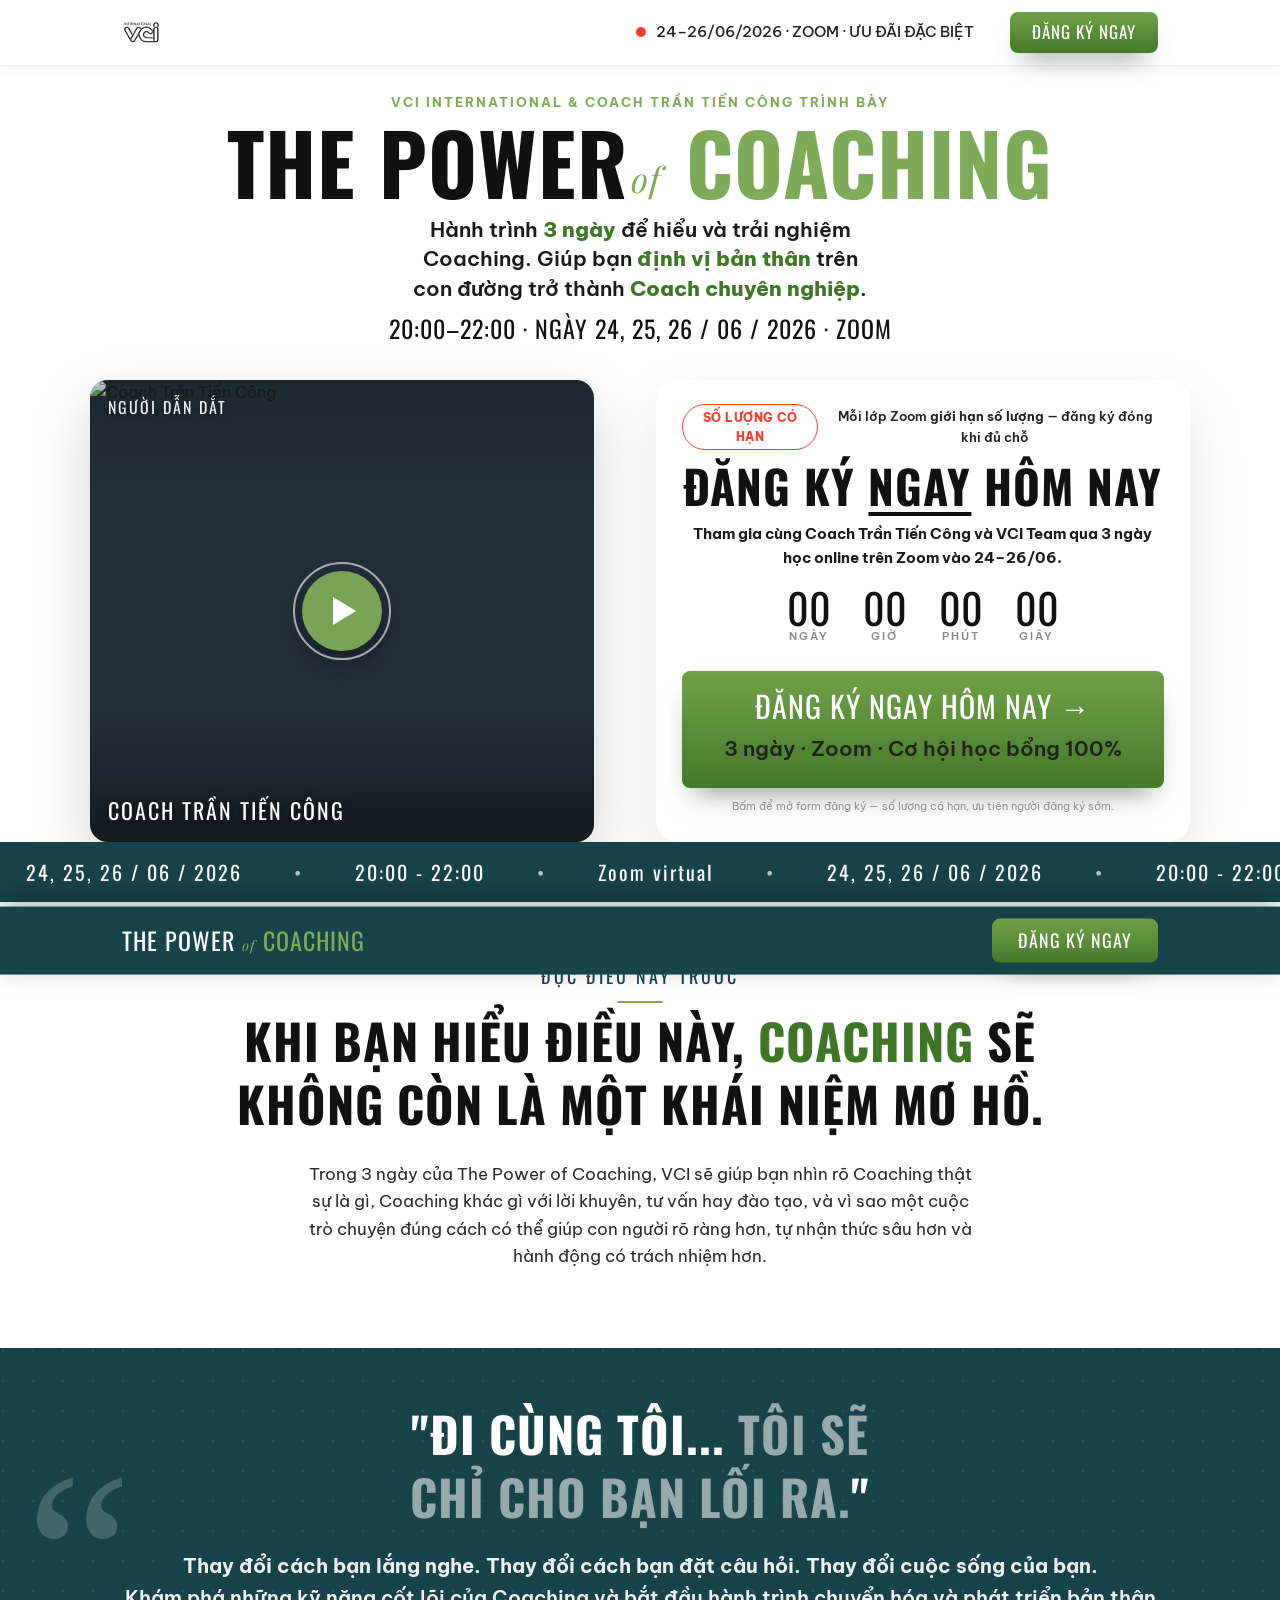
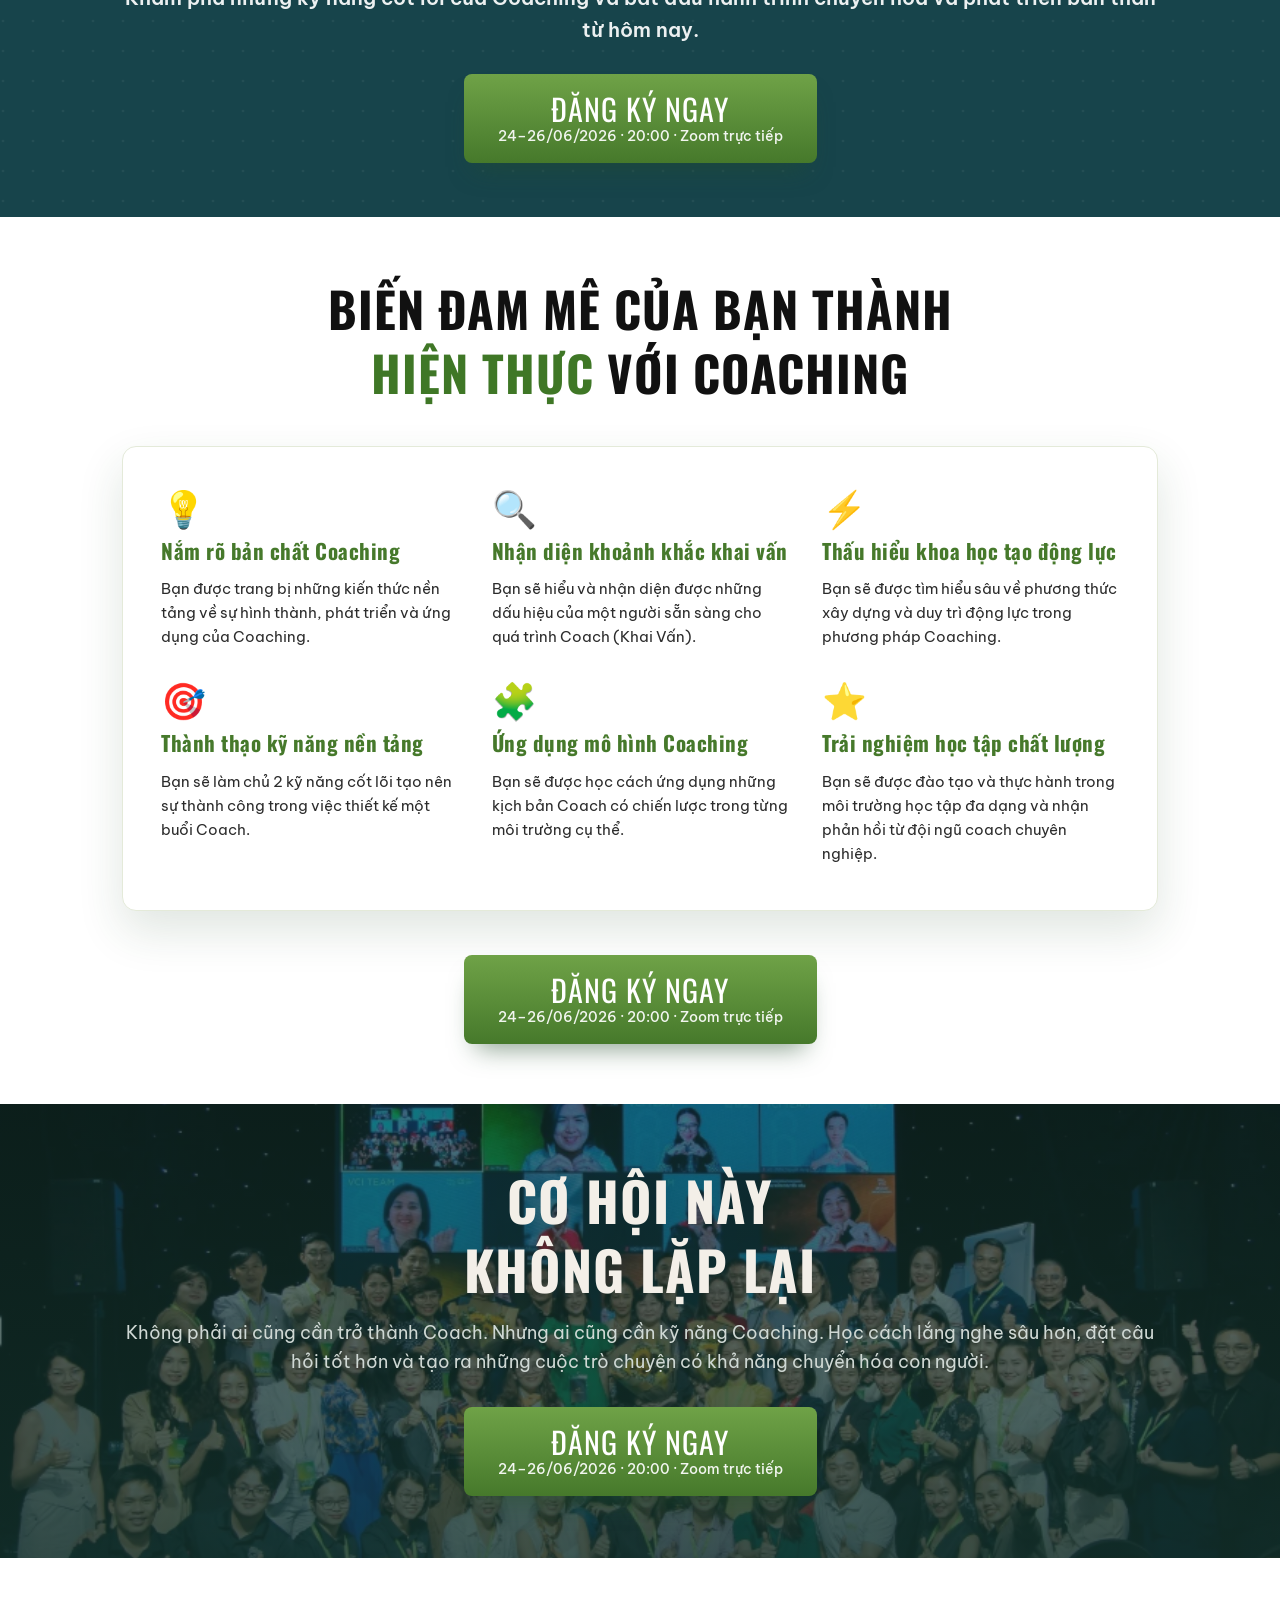
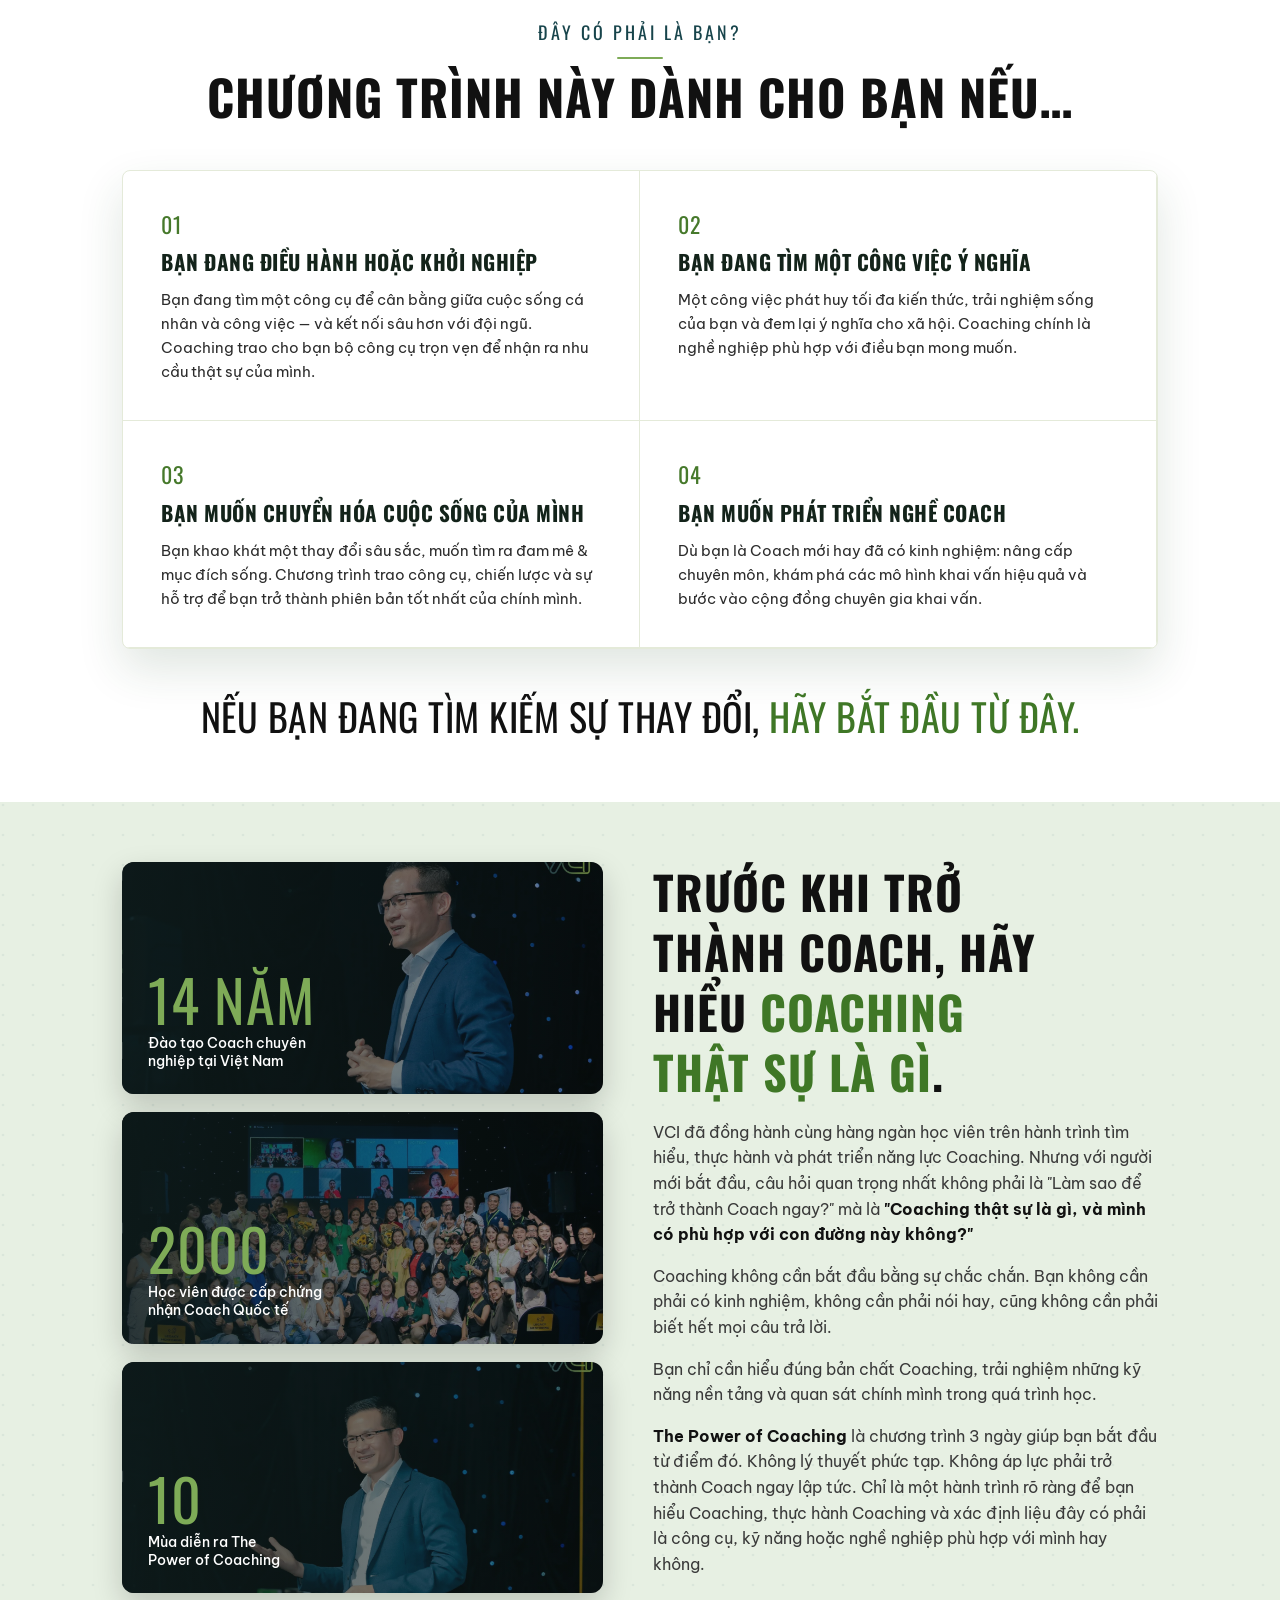
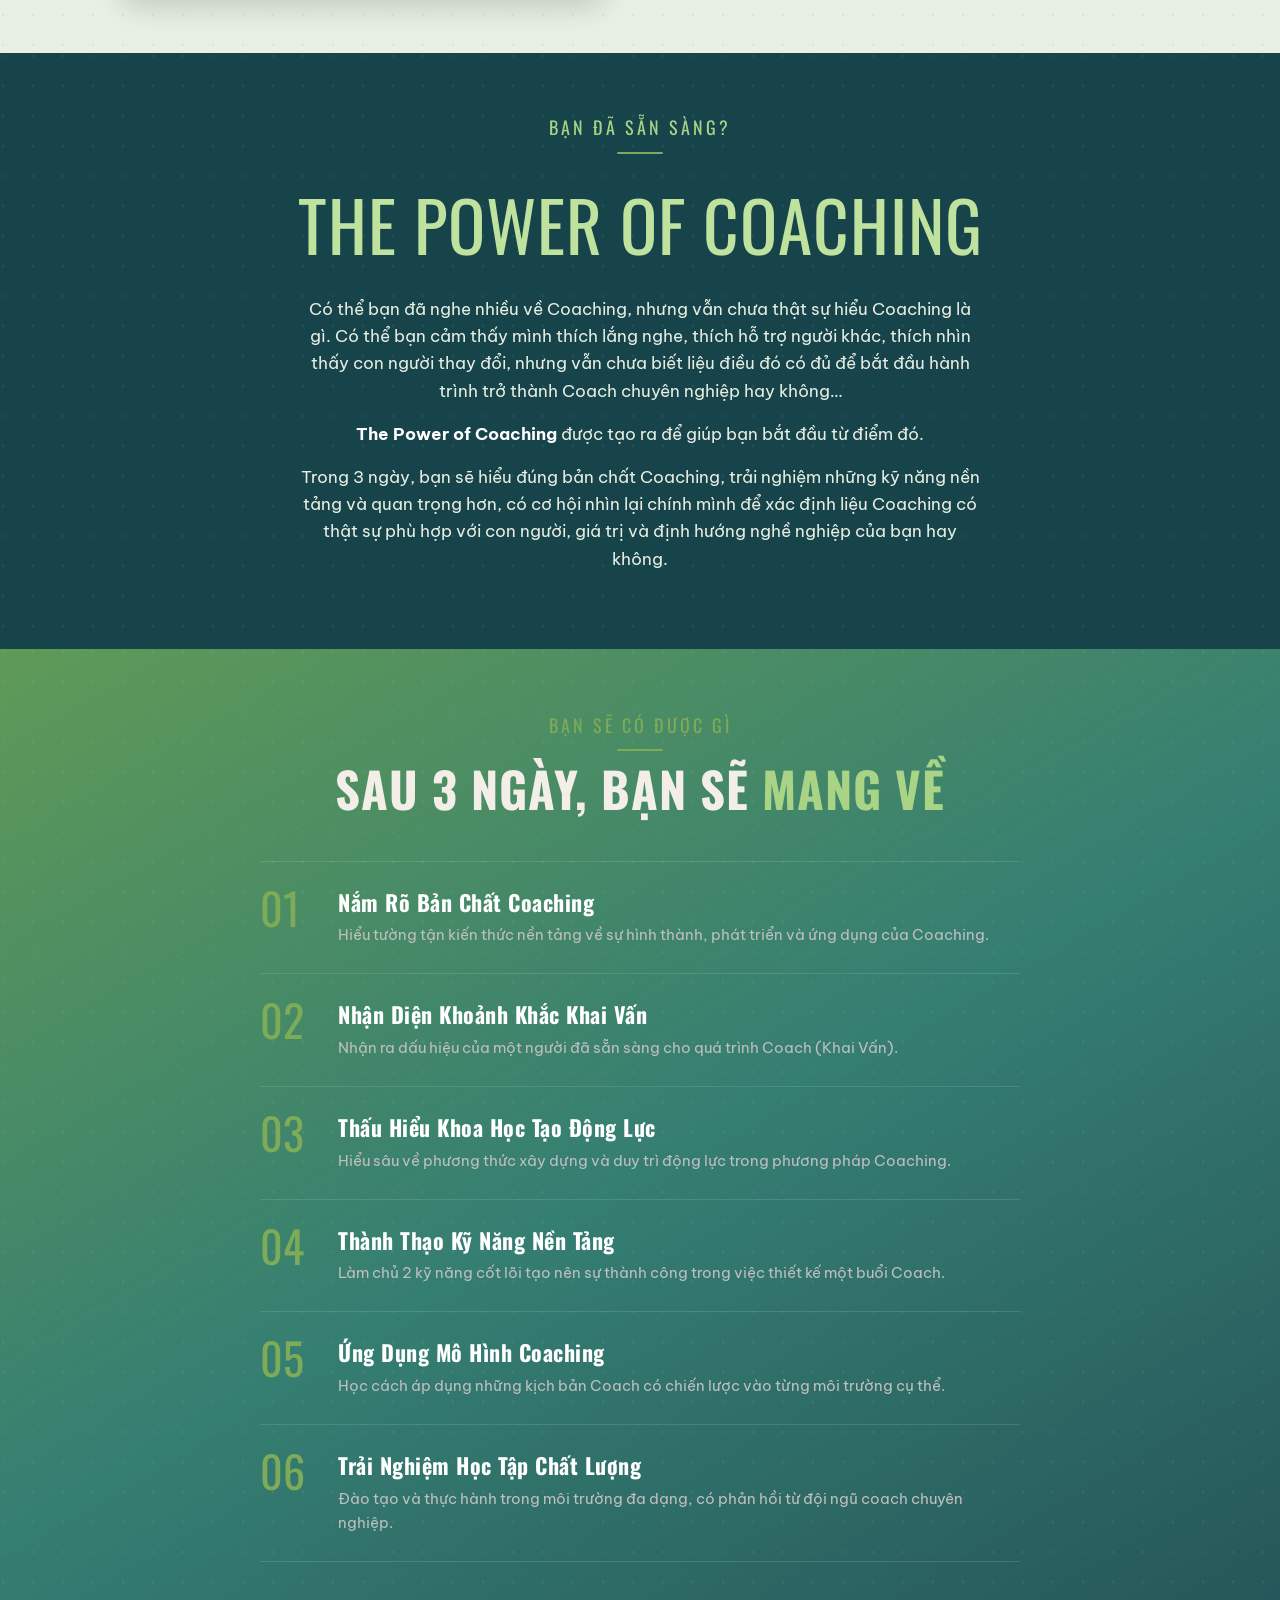
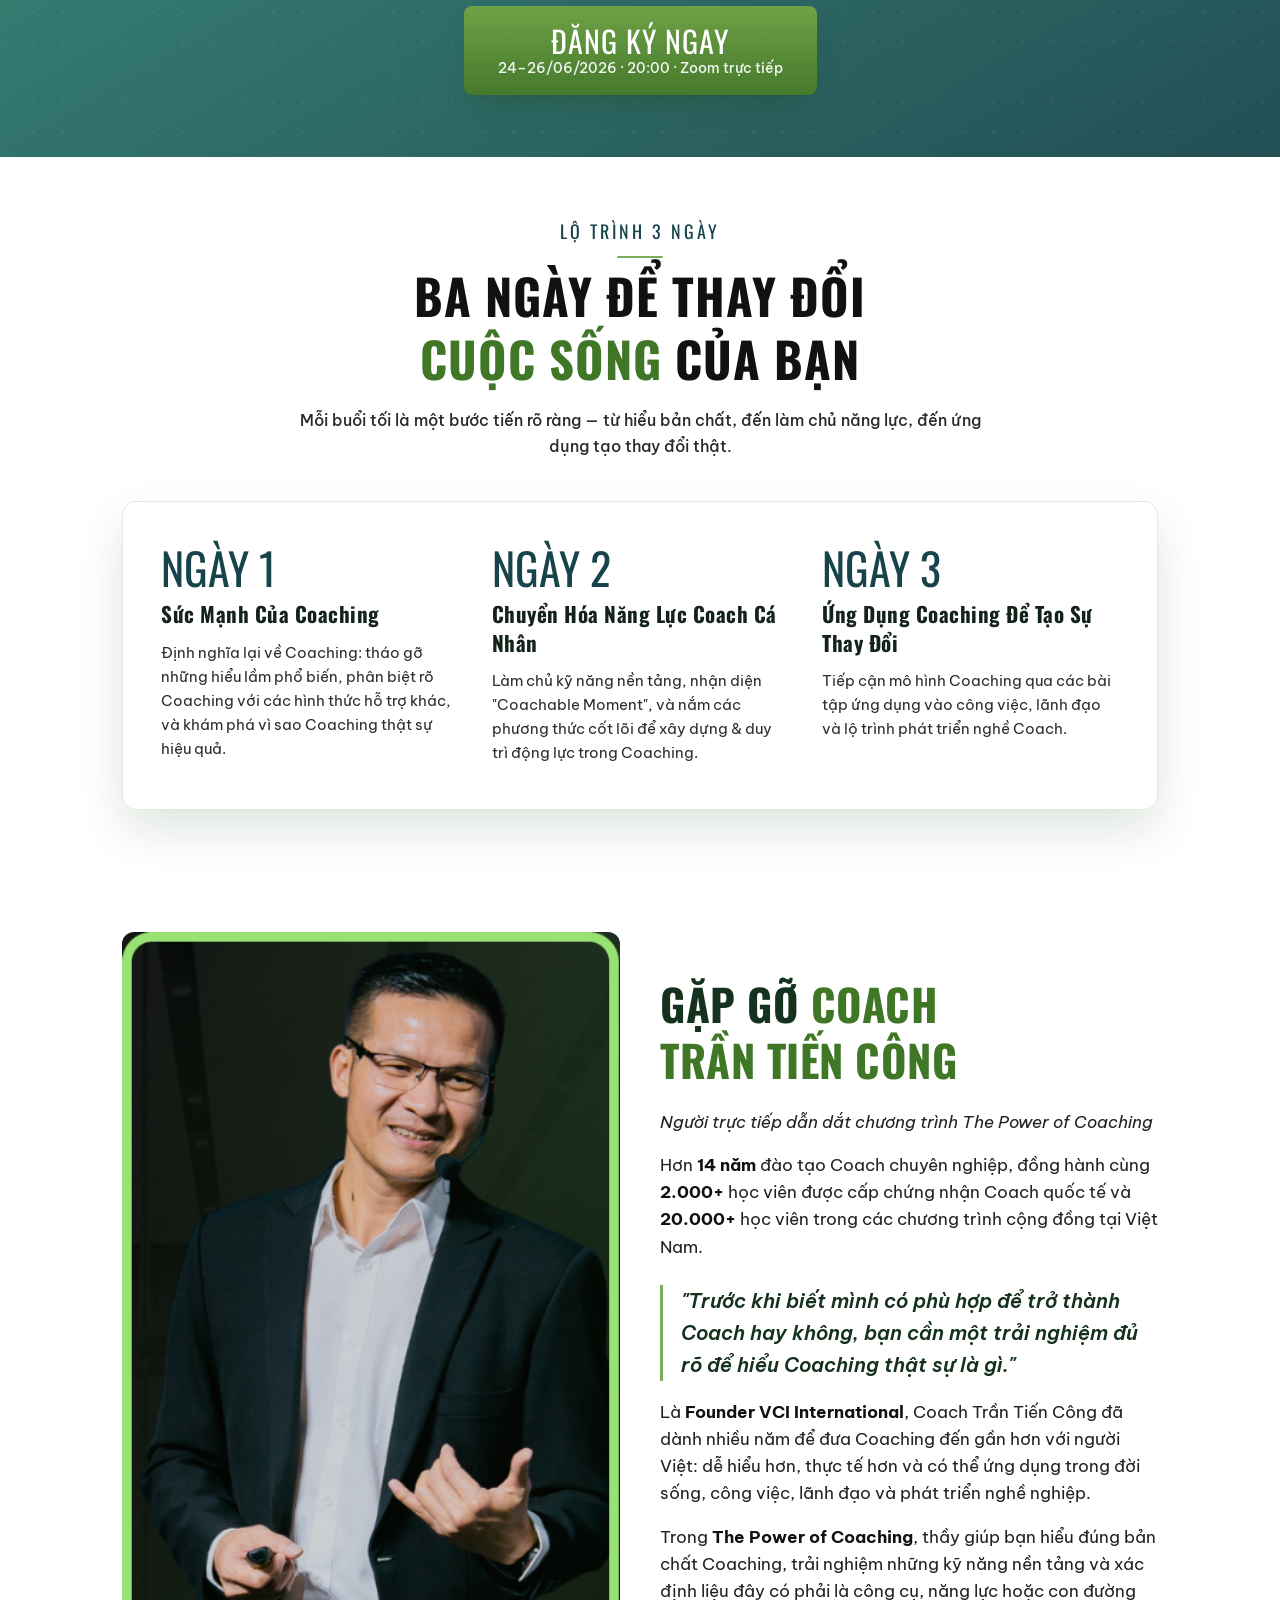
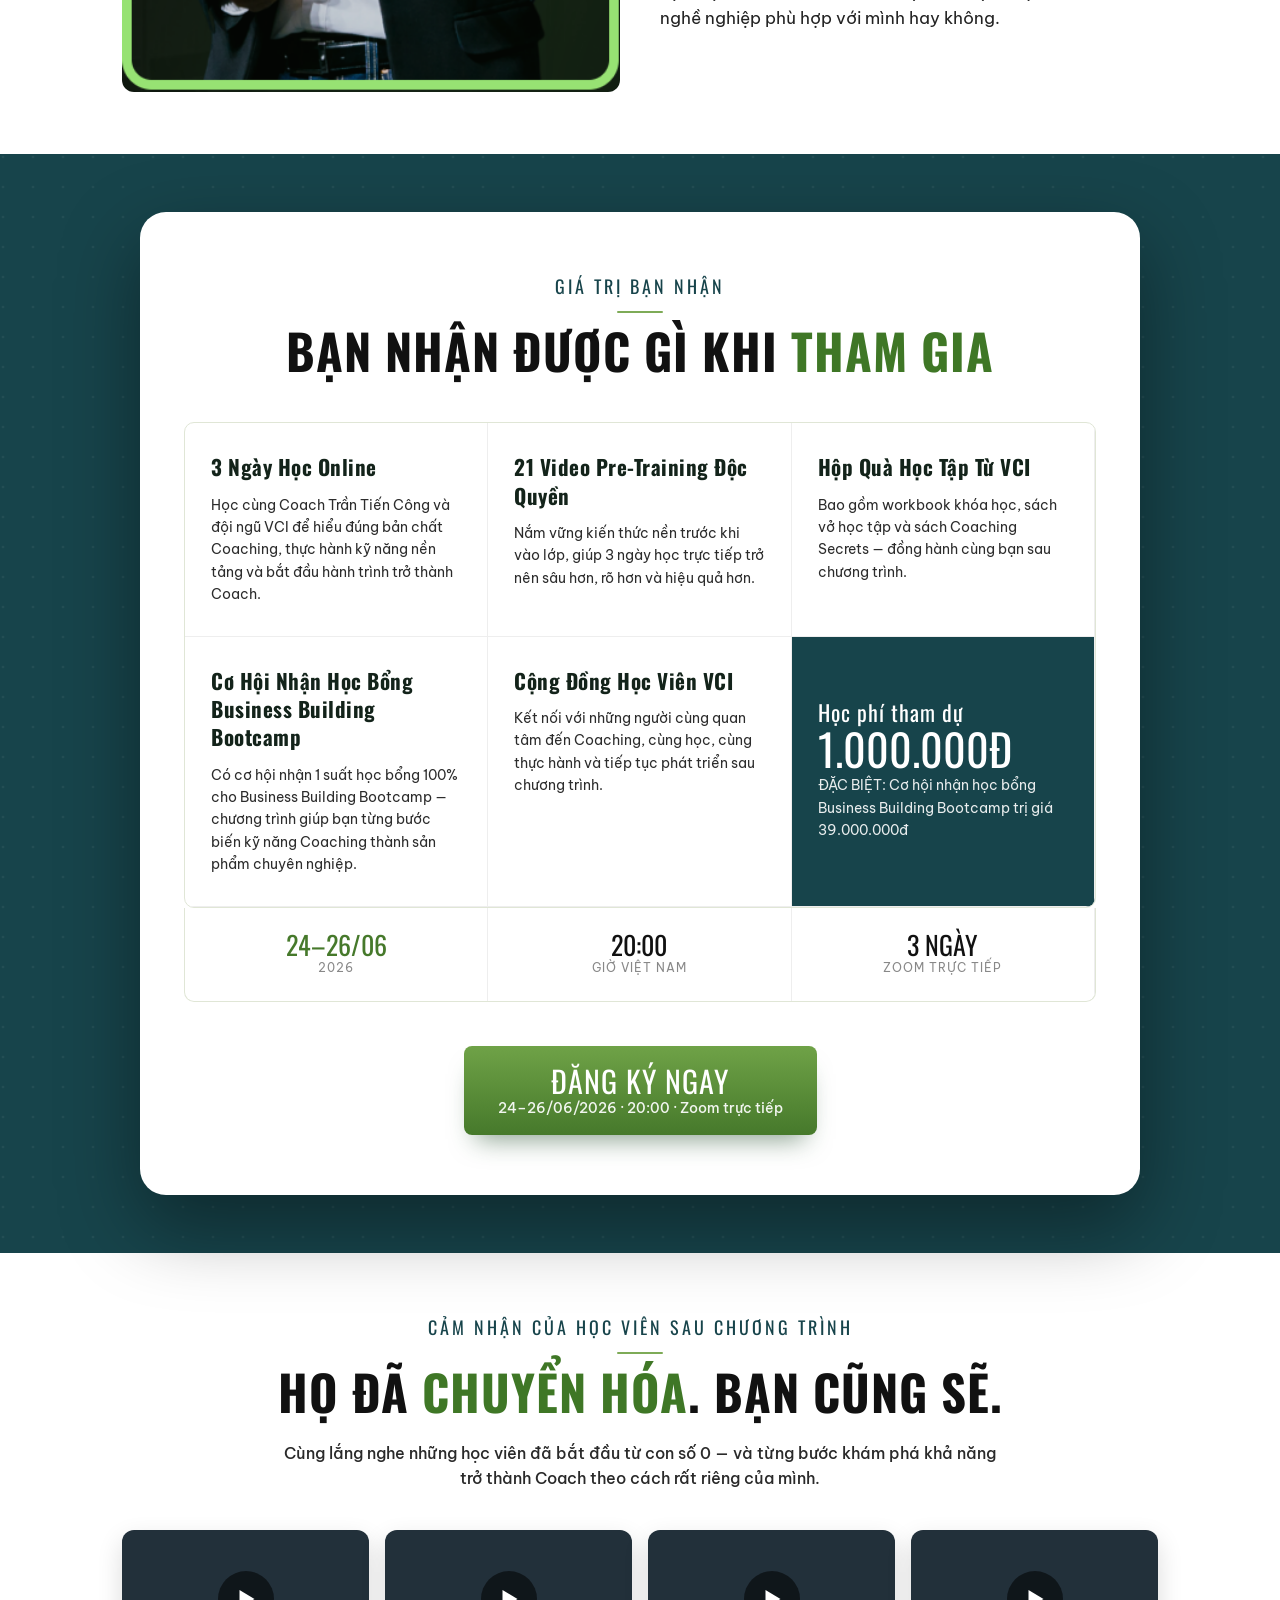
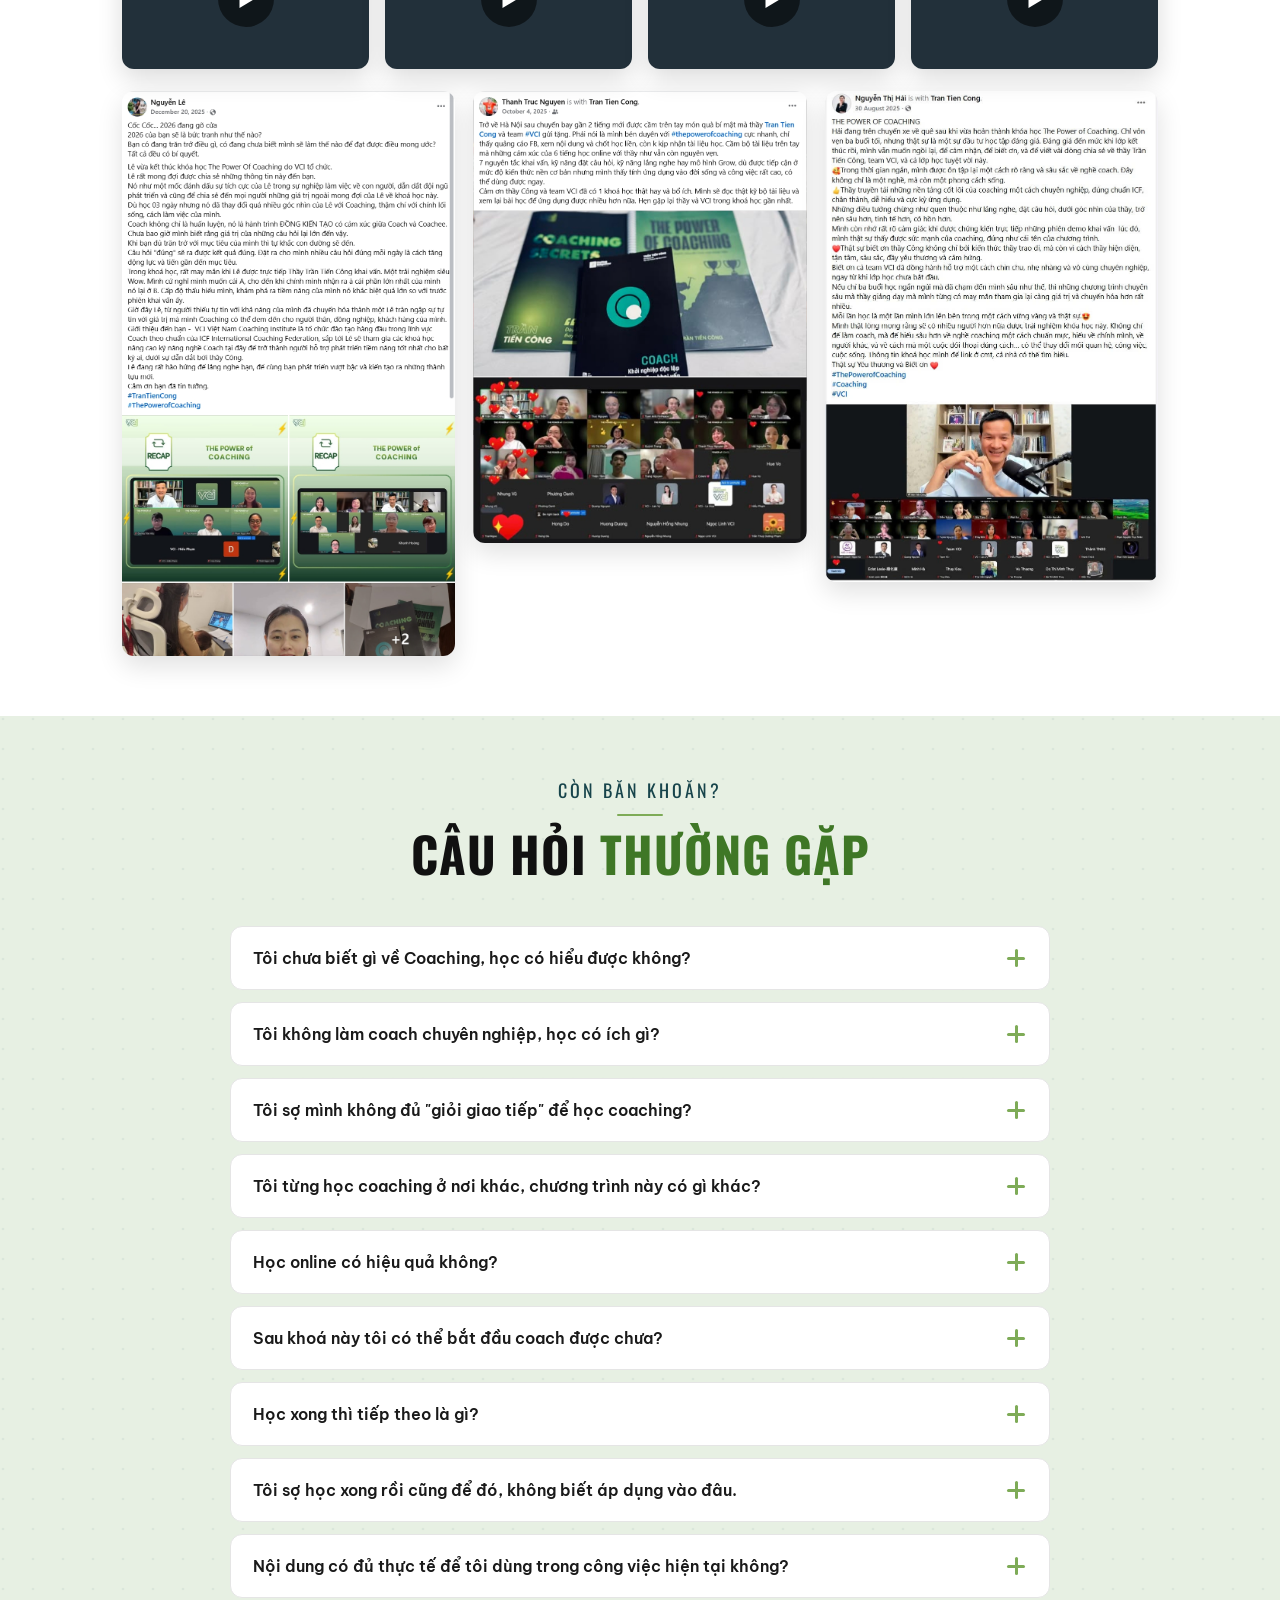
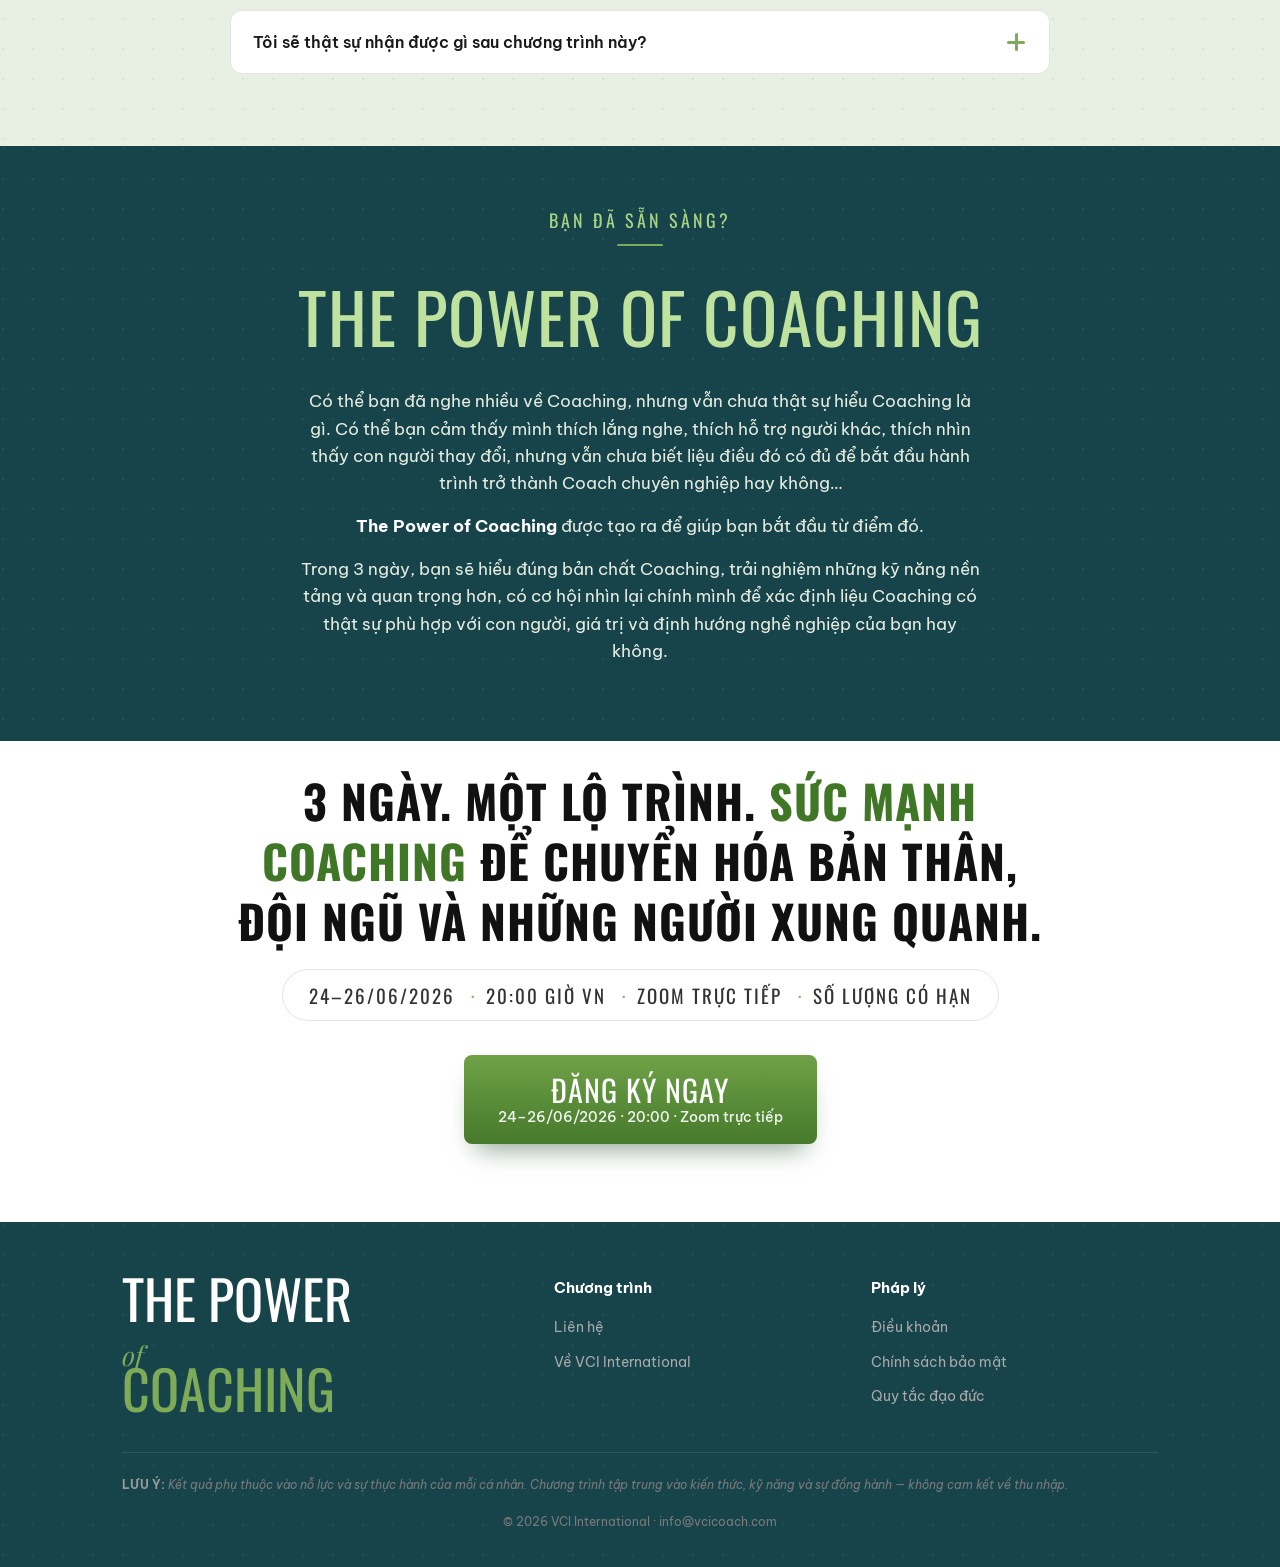
==== index.html @ 4269878c "Feedback 25 fix: change coach section TITLE to 'Gap Go Coach Tran Tien Cong' (not a subtitle)" ====
<!DOCTYPE html>
<html lang="vi">
<head>
<meta charset="UTF-8">
<meta name="viewport" content="width=device-width, initial-scale=1.0">
<title>The Power of Coaching 2026 | 3 ngày khám phá sức mạnh Coaching</title>
<meta name="description" content="Hành trình 3 ngày (24–26/06/2026, Zoom) cùng Coach Trần Tiến Công khám phá sức mạnh Coaching để chuyển hóa bản thân, đội ngũ và những người xung quanh. Cơ hội học bổng Bootcamp 39 triệu.">
<meta name="theme-color" content="#17444B">
<link rel="canonical" href="https://tpoc.vcicoach.com/">
<!-- Open Graph / social share -->
<meta property="og:type" content="website">
<meta property="og:url" content="https://tpoc.vcicoach.com/">
<meta property="og:site_name" content="VCI International">
<meta property="og:title" content="The Power of Coaching 2026 — 3 ngày khám phá sức mạnh Coaching">
<meta property="og:description" content="Cùng Coach Trần Tiến Công chuyển hóa bản thân, đội ngũ & những người xung quanh. 24–26/06/2026 · Zoom trực tiếp.">
<meta property="og:image" content="https://w.ladicdn.com/s1200x630/5fa4fa2fd5a5b24b34166c66/cover-20260320002606-ukobd.jpeg">
<meta property="og:locale" content="vi_VN">
<meta name="twitter:card" content="summary_large_image">
<meta name="twitter:title" content="The Power of Coaching 2026">
<meta name="twitter:description" content="3 ngày khám phá sức mạnh Coaching cùng Coach Trần Tiến Công. 24–26/06/2026 · Zoom.">
<meta name="twitter:image" content="https://w.ladicdn.com/s1200x630/5fa4fa2fd5a5b24b34166c66/cover-20260320002606-ukobd.jpeg">
<link rel="icon" href="data:image/svg+xml,%3Csvg xmlns='http://www.w3.org/2000/svg' viewBox='0 0 100 100'%3E%3Crect width='100' height='100' rx='22' fill='%237eab57'/%3E%3Ctext x='50' y='72' font-size='62' font-family='Arial Black,Arial' font-weight='900' fill='%23fff' text-anchor='middle'%3EC%3C/text%3E%3C/svg%3E">
<link rel="preconnect" href="https://fonts.googleapis.com">
<link rel="preconnect" href="https://w.ladicdn.com" crossorigin>
<link rel="preconnect" href="https://fonts.gstatic.com" crossorigin>
<link href="https://fonts.googleapis.com/css2?family=Oswald:wght@500;600;700&family=Be+Vietnam+Pro:ital,wght@0,400;0,500;0,600;0,700;0,800;1,400&family=Playfair+Display:ital@1&display=swap" rel="stylesheet">
<link rel="preload" as="image" href="https://w.ladicdn.com/s760x900/5fa4fa2fd5a5b24b34166c66/cover-20260320002606-ukobd.jpeg" fetchpriority="high">
<link rel="stylesheet" href="./ds.css">
<style>
  /* —— Vietnamese-friendly take on the Meant-for-More theme ——
     Bebas Neue has no Vietnamese glyphs, so display switches to Oswald
     (condensed, supports Vietnamese) while keeping the orange/cream look. */
  .ds-title,.wordmark,.quote h2,.ctaband h2,.final h2,.statement .big,
  .grid-foot,.pathbanner,.formcard .big,.btn .main,.ds-kicker,.cd .num,
  .mcard h3,.vc.total .price,.dr .big,.li-row .num,.card .n,.gc .n,.gc h3,
  .reason h3,.split .txt h2,.feature h2{ text-transform:uppercase; }
  header .logo{ filter:invert(1); height:30px; }       /* white VCI logo → dark on cream */
  .wordmark .for{ text-transform:none; }                /* keep the italic flourish lowercase */
  .hero-group{ border-radius:16px; box-shadow:0 24px 60px rgba(0,0,0,.18); }

  /* —— Vietnamese line-height fix (Bebas-tuned defaults are too tight for stacked diacritics) —— */
  .wordmark{ line-height:0.98; }
  .ds-title,.quote h2,.ctaband h2,.final h2,.statement .big,
  .split .txt h2,.feature h2,.formcard .big{ line-height:1.3; }
  .card h3,.gc h3,.vc h3,.reason h3,.li-row h3,.mcard h3,.afternote h3,
  .grid-foot,.pathbanner{ line-height:1.35; }

  /* —— Compact type scale: đồng bộ các section với hero đã siết gọn —— */
  .ds-kicker{ font-size:18px; }
  .ds-lead{ font-size:16px; }
  .ds-title{ font-size:clamp(30px,3.8vw,50px); }
  .quote h2{ font-size:clamp(30px,3.8vw,50px); }
  .ctaband h2{ font-size:clamp(32px,4.2vw,54px); }
  .split .txt h2{ font-size:clamp(30px,3.6vw,48px); }
  .feature h2{ font-size:clamp(28px,3.4vw,46px); }
  .final h2{ font-size:clamp(28px,3.6vw,48px); }
  .statement .big{ font-size:clamp(40px,5.4vw,72px); }
  .card .n,.li-row .num,.vc.total .price{ font-size:44px; }
  .card h3,.gc h3,.reason h3,.vc h3,.mcard h3{ font-size:21px; }
  .li-row h3{ font-size:22px; }
  .dr .big{ font-size:26px; }
  .grid-foot{ font-size:clamp(26px,3.4vw,38px); }
  .pathbanner{ font-size:clamp(22px,2.8vw,30px); }
  /* khoảng cách dọc gọn lại cho cân với hero */
  .ds-section{ padding:60px 0; }
  .quote{ padding:54px 0; }
  .ctaband{ padding:62px 0; }
  .feature,.dark-list{ padding:62px 0; }
  .value .vwrap{ padding:58px 22px; }

  /* —— VCI Green: tinh chỉnh nền theo feedback —— */
  .ds-title:empty{ display:none; }             /* ẩn tiêu đề rỗng (statement FB7) */
  /* —— Cân dòng tiêu đề (tránh chữ rớt lẻ xuống dòng) trên desktop —— */
  .ds-title,.quote h2,.ctaband h2,.final h2,.split .txt h2,.feature h2,
  .statement .big,.formcard .big,.grid-foot,.wordmark,.hero .sub,.afternote h3{ text-wrap:balance; }
  .wordmark .live .brush{ filter:hue-rotate(80deg) saturate(.65) brightness(1.05); }  /* nét cọ cam → xanh */
  .band-gray{ background:var(--cream-2); }     /* "Dành cho bạn nếu" → nền kem (FB5) */
  .logos-strip{ background:var(--cream-2); }
  .ds-kicker::after{ content:""; display:block; width:46px; height:2px; background:var(--brand); margin:10px auto 0; border-radius:2px; }

  /* —— Gradient xanh + texture chấm sáng cho section lợi ích (theo FB4) —— */
  .dark-list{ background:url("data:image/svg+xml,%3Csvg xmlns='http://www.w3.org/2000/svg' width='30' height='30'%3E%3Ccircle cx='3' cy='3' r='1.3' fill='%23ffffff' fill-opacity='0.06'/%3E%3C/svg%3E"), linear-gradient(150deg,#5f9a57 0%, #357e72 48%, #234f55 100%); }
  .ctaband{ background-color:#234f55; }   /* khớp tông gradient */

  /* —— Tối ưu màu chữ highlight cho từng nền —— */
  .ds-orange{ color:#3f7726; }            /* mặc định: xanh đậm, đọc rõ trên nền kem */
  .dark-list .ds-orange,
  .ctaband .ds-orange,
  .feature:not(.feature-light) .ds-orange{ color:#a9d486; }   /* trên nền xanh đậm → xanh sáng */
  .statement .big{ color:#3f7726; }       /* "The Power of Coaching" trên nền kem → xanh đậm, rõ */

  /* —— Mentor: nền trắng sạch + chữ gần đen để tương phản mạnh, dễ đọc —— */
  .feature-light{ background:#fff; }
  .feature-light h2{ color:#15321e; }
  .feature-light p{ color:#222; font-size:17px; }
  .feature-light p b, .feature-light strong{ color:#111; }
  .feature-light .q{ color:#15321e; border-left-color:var(--brand); }

  /* —— Background pattern toàn trang (đồng bộ với section "Đọc điều này trước") —— */
  body{ background-color:#fff; background-image:none; }
  /* các section nền xanh đậm: thêm texture chấm sáng mờ cho có chiều sâu */
  .quote{ background-color:var(--accent-soft);
          background-image:url("data:image/svg+xml,%3Csvg xmlns='http://www.w3.org/2000/svg' width='30' height='30'%3E%3Ccircle cx='3' cy='3' r='1.3' fill='%23ffffff' fill-opacity='0.05'/%3E%3C/svg%3E"); }
  .feature:not(.feature-light){ background-color:var(--ink-bg);
          background-image:url("data:image/svg+xml,%3Csvg xmlns='http://www.w3.org/2000/svg' width='30' height='30'%3E%3Ccircle cx='3' cy='3' r='1.3' fill='%23ffffff' fill-opacity='0.05'/%3E%3C/svg%3E"); }
  footer{ background-color:var(--ink-bg);
          background-image:url("data:image/svg+xml,%3Csvg xmlns='http://www.w3.org/2000/svg' width='30' height='30'%3E%3Ccircle cx='3' cy='3' r='1.3' fill='%23ffffff' fill-opacity='0.04'/%3E%3C/svg%3E"); }
  /* mục lưới "Dành cho bạn nếu": nền trắng hoàn toàn */
  .band-gray{ background-color:#fff; background-image:none; }

  /* ============ TĂNG ĐỘ NÉT MÀU — bớt mờ nhạt ============ */
  /* 1) Kicker xanh đậm (thay vì xanh nhạt) trên nền sáng → rõ, có lực */
  .ds-kicker{ color:#17444B; }
  /* 2) Chữ thân/mô tả đậm hơn cho crisp */
  .ds-lead{ color:#2a2a2a; }
  .prose .body{ color:#2b2b2b; }
  .card p,.reason p,.gc p,.afternote p,.vc p{ color:#2c2c2c; }
  .card h3,.gc h3,.reason h3,.vc h3{ color:#13231a; }
  /* 3) Nút CTA xanh đậm & bão hòa hơn → nổi bật */
  .btn{ background:linear-gradient(180deg,#6fa247 0%, #46792b 100%); box-shadow:0 16px 26px -12px rgba(35,79,43,.55); }
  /* 4) Thẻ rõ nét: viền + bóng xanh nhẹ + vạch nhấn xanh trên đầu thẻ */
  .cards-box,.grid-cards{ box-shadow:0 20px 46px rgba(35,79,43,.14); border:1px solid #e4ead9; }
  .gc{ border-color:#e4ead9; }
  .tcard{ border-color:#dfe6d4; box-shadow:0 16px 38px rgba(35,79,43,.12); }
  .tcard .stars{ color:#e0a32a; }
  .vgrid,.daterow{ border-color:#e0e6d6; }
  .chip{ border-color:#cfe0bf; background:#f3f8ec; }
  /* 5) Số liệu / số thứ tự xanh đậm rõ trên nền sáng */
  .card .n{ color:#17444B; }
  .gc .n{ color:#46792b; }
  .dr .big{ color:#46792b; }
  .vc.total .price{ color:#fff; }
  /* nền trang = trắng hoàn toàn (#fff), bỏ texture chấm */
  body{ background-image:none; }
  /* section "Đọc điều này trước" cũng trắng hoàn toàn (bỏ hoạ tiết mê cung) */
  .prose.pattern{ background-color:#fff; background-image:none; }

  /* ============ PHỐI NHỊP MÀU SECTION (sáng / tối xen kẽ, không dồn) ============ */
  /* Bỏ dải torn-edge (PNG cũ của MFM) — gây "đường trắng" ở mép section xanh */
  .edge{ display:none; }
  /* marquee → xanh đậm: dải ngăn giữa hero & maze (2 vùng sáng) */
  .marquee{ background:var(--green-deep); }
  /* "Trước khi trở thành Coach" + FAQ → nền xanh nhạt: phá cặp 2 section sáng trùng tông, thêm sắc xanh */
  .ds-section:has(.split), .faq, .embed-section{ background-color:#e7f0e3;
    background-image:url("data:image/svg+xml,%3Csvg xmlns='http://www.w3.org/2000/svg' width='30' height='30'%3E%3Ccircle cx='3' cy='3' r='1.3' fill='%2317444B' fill-opacity='0.06'/%3E%3C/svg%3E"); }
  /* statement "Bạn đã sẵn sàng" → nền xanh đậm: phá chuỗi 4 section sáng cuối */
  .statement{ background-color:var(--ink-bg);
    background-image:url("data:image/svg+xml,%3Csvg xmlns='http://www.w3.org/2000/svg' width='30' height='30'%3E%3Ccircle cx='3' cy='3' r='1.3' fill='%23ffffff' fill-opacity='0.05'/%3E%3C/svg%3E"); }
  .statement .ds-kicker{ color:#a9d486; }
  .statement .big{ color:#bfe39e; }
  .statement .body{ color:#e6ede1; }
  .statement .body b{ color:#fff; }
  /* value + AI feature: cùng tông tối + cùng texture → 2 section tối LIỀN MẠCH */
  .value{ background-color:var(--ink-bg);
    background-image:url("data:image/svg+xml,%3Csvg xmlns='http://www.w3.org/2000/svg' width='30' height='30'%3E%3Ccircle cx='3' cy='3' r='1.3' fill='%23ffffff' fill-opacity='0.05'/%3E%3C/svg%3E"); }

  /* Fix ô trắng PopupX: CHỈ vô hiệu hoá popup "message" RỖNG (chỉ chứa iframe không nội dung) — nguyên nhân
     lớp phủ trắng chặn click. KHÔNG đụng tới message-box CÓ nội dung thật (bảng chọn mã giảm giá/voucher,
     thông báo gửi form…) → các thành phần đó giữ nền + bấm được bình thường. */
  .ladi-popupx-message:has(iframe:not([src])),
  .ladi-popupx-message:has(iframe[src=""]){ pointer-events:none !important; }
  .ladi-popupx-message iframe:not([src]),
  .ladi-popupx-message iframe[src=""]{ display:none !important; }

  /* ============ NÚT VIDEO TRÊN ẢNH HERO + LIGHTBOX ============ */
  .hero-media{ position:relative; }
  .hero-play{ position:absolute; left:50%; top:50%; transform:translate(-50%,-50%);
    width:80px; height:80px; border-radius:50%; border:0; cursor:pointer; z-index:4;
    background:rgba(126,171,87,.95); box-shadow:0 12px 34px rgba(0,0,0,.40);
    display:grid; place-items:center; transition:transform .16s ease, background .16s ease; }
  .hero-play:hover{ transform:translate(-50%,-50%) scale(1.08); background:#7eab57; }
  .hero-play::after{ content:""; width:0; height:0; border-style:solid;
    border-width:14px 0 14px 23px; border-color:transparent transparent transparent #fff; margin-left:6px; }
  .hero-play .hero-play-ring{ position:absolute; inset:-9px; border-radius:50%;
    border:2px solid rgba(255,255,255,.6); animation:heroPulse 2s ease-out infinite; }
  @keyframes heroPulse{ 0%{transform:scale(1);opacity:.7} 100%{transform:scale(1.45);opacity:0} }
  .video-lightbox{ position:fixed; inset:0; z-index:2147483646; display:grid; place-items:center; }
  .video-lightbox .vl-backdrop{ position:absolute; inset:0; background:rgba(8,18,16,.88); cursor:pointer; }
  .video-lightbox .vl-inner{ position:relative; width:min(92vw,960px); }
  .video-lightbox .vl-frame{ position:relative; padding-top:56.25%; border-radius:14px; overflow:hidden;
    box-shadow:0 30px 90px rgba(0,0,0,.55); background:#000; }
  .video-lightbox .vl-frame iframe{ position:absolute; inset:0; width:100%; height:100%; border:0; }
  .video-lightbox .vl-close{ position:absolute; top:-46px; right:0; width:40px; height:40px; border-radius:50%;
    border:0; background:#fff; color:#111; font-size:26px; line-height:38px; cursor:pointer; }

  /* ============ 2 CỘT BẰNG CHIỀU CAO ============ */
  /* split "Trước khi trở thành Coach": cột ảnh (stat) = cột chữ */
  .split{ align-items:stretch; }
  .split .stack{ justify-content:space-between; }
  .split .stack .statcard{ flex:1 1 0; min-height:0; display:flex; align-items:flex-end; }
  .split .txt{ display:flex; flex-direction:column; justify-content:center; }
  /* feature-light "Vì sao là Coach Trần Tiến Công": ảnh = chữ, chữ canh giữa dọc */
  .feature-light .grid{ align-items:stretch; }
  .feature-light .grid img{ height:100%; object-fit:cover; min-height:100%; align-self:stretch; }
  .feature-light .grid > div{ display:flex; flex-direction:column; justify-content:center; }

  /* ============ THẺ DẪN BẰNG ICON (section Biến đam mê) ============ */
  .card-ic{ font-size:36px; line-height:1; margin-bottom:10px; }
  .card.card-iconled h3{ color:#46792b; }
</style>
<!-- PopupX SDK (LadiPage) — đặt chuẩn trong <head>, async (theo hướng dẫn LadiPage) -->
<script src="https://w.ladicdn.com/popupx/v5/sdk.js" id="5fa4fa2fd5a5b24b34166c66" async></script>
</head>
<body>
<div id="app"></div>

<script>
// Helper: build a resized image URL from LadiCDN (keeps payload small, no local heavy files).
var CDN = 'https://w.ladicdn.com', P = '/5fa4fa2fd5a5b24b34166c66/';
function img(size, file){ return CDN + '/s' + size + P + file; }

// (1) Theme "VCI Green" — xanh lá VCI, dựa trên cấu trúc Meant-for-More.
window.THEME = {
  'font-display': "'Oswald', sans-serif",
  'font-body'  : "'Be Vietnam Pro', sans-serif",
  'font-ui'    : "'Be Vietnam Pro', sans-serif",
  'brand'      : '#7eab57',   // xanh sáng (CTA, điểm nhấn lớn)
  'brand-d'    : '#5f8a3e',   // xanh sáng đậm hơn (gradient nút)
  'green-deep' : '#17444B',   // xanh đậm (token phụ)
  'cream'      : '#ffffff',   // section nền sáng = trắng hoàn toàn
  'cream-2'    : '#ffffff',   // dải sáng phụ = trắng hoàn toàn
  'accent-soft': '#17444B',   // dải quote → xanh đậm
  'accent-deep': '#17444B',   // ctaBand + thẻ giá
  'ink-bg'     : '#17444B'    // section nền tối → xanh đậm (Sau 3 ngày, footer…)
};

// (2) Content — The Power of Coaching, told in the Meant-for-More sales style.
window.SITE = {
  countdownTarget: '2026-06-24T20:00:00+07:00',
  submitMessage: 'Cảm ơn bạn! Chỗ của bạn đã được ghi nhận. Đội ngũ VCI sẽ liên hệ xác nhận sớm.',

  // Nút CTA chỉ mở popup (class popup-dang-ky), KHÔNG nhảy tới section theo id
  popupCta: true,

  // Đặt link nhận lead thật (Google Form/Apps Script/LadiPage…). Để trống = chế độ demo.
  formEndpoint: '',

  // Tracking: điền ID để tự bật. Để trống thì KHÔNG nạp gì cả.
  tracking: { ga4: '', metaPixel: '' },

  // Thanh CTA dính ở đáy (luôn hiện khi cuộn).
  stickyBar: {
    logoHtml: 'THE POWER <span class="for">of</span> <span class="live">COACHING</span>',
    cta: { label: 'Đăng Ký Ngay', href: '#register' }
  },

  sections: [
    { type:'header',
      logo:'./coach-assets/logo.png', alt:'VCI International',
      note:'24–26/06/2026 · ZOOM · ƯU ĐÃI ĐẶC BIỆT',
      cta:{ label:'Đăng Ký Ngay', href:'#register' } },

    { type:'hero',
      present:'VCI International & Coach Trần Tiến Công trình bày',
      wordmark:{ pre:'the power', accent:'of', post:'coaching', brush:'./assets/brush.png' },
      sub:'Hành trình **==3 ngày==** để hiểu và trải nghiệm Coaching. Giúp bạn **==định vị bản thân==** trên con đường trở thành **==Coach chuyên nghiệp==**.',
      date:'20:00–22:00 · NGÀY 24, 25, 26 / 06 / 2026 · ZOOM',
      image:img('760x900','cover-20260320002606-ukobd.jpeg'),
      imageAlt:'Coach Trần Tiến Công',
      video:'1oVJfROmjhM',
      split:true,
      mediaLabel:'Người dẫn dắt',
      mediaCaption:'Coach Trần Tiến Công',
      countdown:true,
      countdownLabels:['Ngày','Giờ','Phút','Giây'],
      form:{
        demand:{ pill:'Số lượng có hạn', text:'Mỗi lớp Zoom **giới hạn số lượng** — đăng ký đóng khi đủ chỗ' },
        heading:'ĐĂNG KÝ <u>NGAY</u> HÔM NAY',
        join:'Tham gia cùng Coach Trần Tiến Công và VCI Team qua 3 ngày học online trên Zoom vào 24–26/06.',
        cta:{ label:'Đăng Ký Ngay Hôm Nay →', sub:'3 ngày · Zoom · Cơ hội học bổng 100%', href:'#dang-ky' },
        note:'Bấm để mở form đăng ký — số lượng có hạn, ưu tiên người đăng ký sớm.'
      } },

    { type:'marquee', items:['24, 25, 26 / 06 / 2026','20:00 - 22:00','Zoom virtual'] },

    { type:'prose', pattern:true, kicker:'Đọc điều này trước',
      title:'Khi Bạn Hiểu Điều Này, ==Coaching== Sẽ Không Còn Là Một Khái Niệm Mơ Hồ.',
      paragraphs:[
        'Trong 3 ngày của The Power of Coaching, VCI sẽ giúp bạn nhìn rõ Coaching thật sự là gì, Coaching khác gì với lời khuyên, tư vấn hay đào tạo, và vì sao một cuộc trò chuyện đúng cách có thể giúp con người rõ ràng hơn, tự nhận thức sâu hơn và hành động có trách nhiệm hơn.'
      ] },

    { type:'quote', edge:true,
      text:'Đi cùng tôi...', dim:'tôi sẽ chỉ cho bạn lối ra.',
      caption:'<b>Thay đổi cách bạn lắng nghe. Thay đổi cách bạn đặt câu hỏi. Thay đổi cuộc sống của bạn.</b><br>Khám phá những kỹ năng cốt lõi của Coaching và bắt đầu hành trình chuyển hóa và phát triển bản thân từ hôm nay.',
      cta:{ label:'Đăng Ký Ngay', sub:'24–26/06/2026 · 20:00 · Zoom trực tiếp' } },

    { type:'cards', title:'Biến Đam Mê Của Bạn Thành ==Hiện Thực== Với Coaching',
      cards:[
        { icon:'💡', h:'Nắm rõ bản chất Coaching', p:'Bạn được trang bị những kiến thức nền tảng về sự hình thành, phát triển và ứng dụng của Coaching.' },
        { icon:'🔍', h:'Nhận diện khoảnh khắc khai vấn', p:'Bạn sẽ hiểu và nhận diện được những dấu hiệu của một người sẵn sàng cho quá trình Coach (Khai Vấn).' },
        { icon:'⚡', h:'Thấu hiểu khoa học tạo động lực', p:'Bạn sẽ được tìm hiểu sâu về phương thức xây dựng và duy trì động lực trong phương pháp Coaching.' },
        { icon:'🎯', h:'Thành thạo kỹ năng nền tảng', p:'Bạn sẽ làm chủ 2 kỹ năng cốt lõi tạo nên sự thành công trong việc thiết kế một buổi Coach.' },
        { icon:'🧩', h:'Ứng dụng mô hình Coaching', p:'Bạn sẽ được học cách ứng dụng những kịch bản Coach có chiến lược trong từng môi trường cụ thể.' },
        { icon:'⭐', h:'Trải nghiệm học tập chất lượng', p:'Bạn sẽ được đào tạo và thực hành trong môi trường học tập đa dạng và nhận phản hồi từ đội ngũ coach chuyên nghiệp.' }
      ],
      cta:{ label:'Đăng Ký Ngay', sub:'24–26/06/2026 · 20:00 · Zoom trực tiếp' } },

    { type:'ctaBand',
      bgImage:'./coach-assets/cta-bg.png',
      overlay:'rgba(20,52,46,.58),rgba(20,52,46,.80)',
      title:'Cơ Hội Này\nKhông Lặp Lại',
      sub:'Không phải ai cũng cần trở thành Coach. Nhưng ai cũng cần kỹ năng Coaching. Học cách lắng nghe sâu hơn, đặt câu hỏi tốt hơn và tạo ra những cuộc trò chuyện có khả năng chuyển hóa con người.',
      cta:{ label:'Đăng Ký Ngay', sub:'24–26/06/2026 · 20:00 · Zoom trực tiếp' } },

    { type:'numberedGrid', kicker:'Đây có phải là bạn?', title:'Chương Trình Này Dành Cho Bạn Nếu…',
      items:[
        { n:'01', h:'Bạn Đang Điều Hành Hoặc Khởi Nghiệp', p:'Bạn đang tìm một công cụ để cân bằng giữa cuộc sống cá nhân và công việc — và kết nối sâu hơn với đội ngũ. Coaching trao cho bạn bộ công cụ trọn vẹn để nhận ra nhu cầu thật sự của mình.' },
        { n:'02', h:'Bạn Đang Tìm Một Công Việc Ý Nghĩa', p:'Một công việc phát huy tối đa kiến thức, trải nghiệm sống của bạn và đem lại ý nghĩa cho xã hội. Coaching chính là nghề nghiệp phù hợp với điều bạn mong muốn.' },
        { n:'03', h:'Bạn Muốn Chuyển Hóa Cuộc Sống Của Mình', p:'Bạn khao khát một thay đổi sâu sắc, muốn tìm ra đam mê & mục đích sống. Chương trình trao công cụ, chiến lược và sự hỗ trợ để bạn trở thành phiên bản tốt nhất của chính mình.' },
        { n:'04', h:'Bạn Muốn Phát Triển Nghề Coach', p:'Dù bạn là Coach mới hay đã có kinh nghiệm: nâng cấp chuyên môn, khám phá các mô hình khai vấn hiệu quả và bước vào cộng đồng chuyên gia khai vấn.' }
      ],
      foot:'Nếu bạn đang tìm kiếm sự thay đổi, ==hãy bắt đầu từ đây.==' },

    { type:'split',
      statItems:[
        { img:'./coach-assets/fb-stat-14y.png', stat:'14 năm', label:'Đào tạo Coach chuyên nghiệp tại Việt Nam' },
        { img:'./coach-assets/fb-stat-2000.png', stat:'2000', label:'Học viên được cấp chứng nhận Coach Quốc tế' },
        { img:'./coach-assets/fb-stat-10.png', stat:'10', label:'Mùa diễn ra The Power of Coaching' }
      ],
      title:'Trước Khi Trở Thành Coach, Hãy Hiểu ==Coaching Thật Sự Là Gì==.',
      paragraphs:[
        'VCI đã đồng hành cùng hàng ngàn học viên trên hành trình tìm hiểu, thực hành và phát triển năng lực Coaching. Nhưng với người mới bắt đầu, câu hỏi quan trọng nhất không phải là "Làm sao để trở thành Coach ngay?" mà là **"Coaching thật sự là gì, và mình có phù hợp với con đường này không?"**',
        'Coaching không cần bắt đầu bằng sự chắc chắn. Bạn không cần phải có kinh nghiệm, không cần phải nói hay, cũng không cần phải biết hết mọi câu trả lời.',
        'Bạn chỉ cần hiểu đúng bản chất Coaching, trải nghiệm những kỹ năng nền tảng và quan sát chính mình trong quá trình học.',
        '**The Power of Coaching** là chương trình 3 ngày giúp bạn bắt đầu từ điểm đó. Không lý thuyết phức tạp. Không áp lực phải trở thành Coach ngay lập tức. Chỉ là một hành trình rõ ràng để bạn hiểu Coaching, thực hành Coaching và xác định liệu đây có phải là công cụ, kỹ năng hoặc nghề nghiệp phù hợp với mình hay không.'
      ] },

    { type:'statement', kicker:'Bạn đã sẵn sàng?', title:'',
      big:'The Power of Coaching',
      paragraphs:[
        'Có thể bạn đã nghe nhiều về Coaching, nhưng vẫn chưa thật sự hiểu Coaching là gì. Có thể bạn cảm thấy mình thích lắng nghe, thích hỗ trợ người khác, thích nhìn thấy con người thay đổi, nhưng vẫn chưa biết liệu điều đó có đủ để bắt đầu hành trình trở thành Coach chuyên nghiệp hay không…',
        '**The Power of Coaching** được tạo ra để giúp bạn bắt đầu từ điểm đó.',
        'Trong 3 ngày, bạn sẽ hiểu đúng bản chất Coaching, trải nghiệm những kỹ năng nền tảng và quan trọng hơn, có cơ hội nhìn lại chính mình để xác định liệu Coaching có thật sự phù hợp với con người, giá trị và định hướng nghề nghiệp của bạn hay không.'
      ] },

    { type:'numberedList', kicker:'Bạn sẽ có được gì', title:'Sau 3 Ngày, Bạn Sẽ ==Mang Về==',
      items:[
        { n:'01', h:'Nắm Rõ Bản Chất Coaching', p:'Hiểu tường tận kiến thức nền tảng về sự hình thành, phát triển và ứng dụng của Coaching.' },
        { n:'02', h:'Nhận Diện Khoảnh Khắc Khai Vấn', p:'Nhận ra dấu hiệu của một người đã sẵn sàng cho quá trình Coach (Khai Vấn).' },
        { n:'03', h:'Thấu Hiểu Khoa Học Tạo Động Lực', p:'Hiểu sâu về phương thức xây dựng và duy trì động lực trong phương pháp Coaching.' },
        { n:'04', h:'Thành Thạo Kỹ Năng Nền Tảng', p:'Làm chủ 2 kỹ năng cốt lõi tạo nên sự thành công trong việc thiết kế một buổi Coach.' },
        { n:'05', h:'Ứng Dụng Mô Hình Coaching', p:'Học cách áp dụng những kịch bản Coach có chiến lược vào từng môi trường cụ thể.' },
        { n:'06', h:'Trải Nghiệm Học Tập Chất Lượng', p:'Đào tạo và thực hành trong môi trường đa dạng, có phản hồi từ đội ngũ coach chuyên nghiệp.' }
      ],
      cta:{ label:'Đăng Ký Ngay', sub:'24–26/06/2026 · 20:00 · Zoom trực tiếp' } },

    { type:'cards', kicker:'Lộ trình 3 ngày', title:'Ba Ngày Để Thay Đổi ==Cuộc Sống== Của Bạn',
      lead:'Mỗi buổi tối là một bước tiến rõ ràng — từ hiểu bản chất, đến làm chủ năng lực, đến ứng dụng tạo thay đổi thật.',
      cards:[
        { n:'Ngày 1', h:'Sức Mạnh Của Coaching', p:'Định nghĩa lại về Coaching: tháo gỡ những hiểu lầm phổ biến, phân biệt rõ Coaching với các hình thức hỗ trợ khác, và khám phá vì sao Coaching thật sự hiệu quả.' },
        { n:'Ngày 2', h:'Chuyển Hóa Năng Lực Coach Cá Nhân', p:'Làm chủ kỹ năng nền tảng, nhận diện "Coachable Moment", và nắm các phương thức cốt lõi để xây dựng & duy trì động lực trong Coaching.' },
        { n:'Ngày 3', h:'Ứng Dụng Coaching Để Tạo Sự Thay Đổi', p:'Tiếp cận mô hình Coaching qua các bài tập ứng dụng vào công việc, lãnh đạo và lộ trình phát triển nghề Coach.' }
      ] },

    { type:'feature', light:true, image:'./coach-assets/coach-portrait.png',
      title:'Gặp Gỡ ==Coach Trần Tiến Công==',
      paragraphs:[
        '*Người trực tiếp dẫn dắt chương trình The Power of Coaching*',
        'Hơn **14 năm** đào tạo Coach chuyên nghiệp, đồng hành cùng **2.000+** học viên được cấp chứng nhận Coach quốc tế và **20.000+** học viên trong các chương trình cộng đồng tại Việt Nam.',
        { q:'"Trước khi biết mình có phù hợp để trở thành Coach hay không, bạn cần một trải nghiệm đủ rõ để hiểu Coaching thật sự là gì."' },
        'Là **Founder VCI International**, Coach Trần Tiến Công đã dành nhiều năm để đưa Coaching đến gần hơn với người Việt: dễ hiểu hơn, thực tế hơn và có thể ứng dụng trong đời sống, công việc, lãnh đạo và phát triển nghề nghiệp.',
        'Trong **The Power of Coaching**, thầy giúp bạn hiểu đúng bản chất Coaching, trải nghiệm những kỹ năng nền tảng và xác định liệu đây có phải là công cụ, năng lực hoặc con đường nghề nghiệp phù hợp với mình hay không.'
      ] },

    { type:'valueGrid', kicker:'Giá trị bạn nhận', title:'Bạn Nhận Được Gì Khi ==Tham Gia==',
      items:[
        { h:'3 Ngày Học Online', p:'Học cùng Coach Trần Tiến Công và đội ngũ VCI để hiểu đúng bản chất Coaching, thực hành kỹ năng nền tảng và bắt đầu hành trình trở thành Coach.' },
        { h:'21 Video Pre-Training Độc Quyền', p:'Nắm vững kiến thức nền trước khi vào lớp, giúp 3 ngày học trực tiếp trở nên sâu hơn, rõ hơn và hiệu quả hơn.' },
        { h:'Hộp Quà Học Tập Từ VCI', p:'Bao gồm workbook khóa học, sách vở học tập và sách Coaching Secrets — đồng hành cùng bạn sau chương trình.' },
        { h:'Cơ Hội Nhận Học Bổng Business Building Bootcamp', p:'Có cơ hội nhận 1 suất học bổng 100% cho Business Building Bootcamp — chương trình giúp bạn từng bước biến kỹ năng Coaching thành sản phẩm chuyên nghiệp.' },
        { h:'Cộng Đồng Học Viên VCI', p:'Kết nối với những người cùng quan tâm đến Coaching, cùng học, cùng thực hành và tiếp tục phát triển sau chương trình.' }
      ],
      total:{ t:'Học phí tham dự', price:'1.000.000đ', free:'ĐẶC BIỆT: Cơ hội nhận học bổng Business Building Bootcamp trị giá 39.000.000đ' },
      dateRow:[
        { big:'24–26/06', sm:'2026' },
        { big:'20:00', sm:'Giờ Việt Nam', dark:true },
        { big:'3 NGÀY', sm:'Zoom trực tiếp', dark:true }
      ],
      cta:{ label:'Đăng Ký Ngay', sub:'24–26/06/2026 · 20:00 · Zoom trực tiếp' } },

    { type:'testimonials', kicker:'Cảm nhận của học viên sau chương trình', title:'Họ Đã ==Chuyển Hóa==. Bạn Cũng Sẽ.',
      lead:'Cùng lắng nghe những học viên đã bắt đầu từ con số 0 — và từng bước khám phá khả năng trở thành Coach theo cách rất riêng của mình.',
      videos:['EPlUNv-pro4','Uhu5JTTdkNQ','ZFO1gSAJMEo','kCFrhR_lCrI'],
      images:['./coach-assets/stat-a.jpg','./coach-assets/stat-b.jpg','./coach-assets/stat-c.jpg'] },

    { type:'faq', kicker:'Còn băn khoăn?', title:'Câu Hỏi ==Thường Gặp==',
      items:[
        { q:'Tôi chưa biết gì về Coaching, học có hiểu được không?', a:'Hoàn toàn được. Đây là chương trình dành cho người mới, được thiết kế để bạn dễ tiếp cận, dễ thực hành – không áp lực, không lý thuyết hàn lâm.' },
        { q:'Tôi không làm coach chuyên nghiệp, học có ích gì?', a:'Coaching không chỉ dành cho người làm nghề Coach. Đây là kỹ năng giúp đỡ và hỗ trợ người khác cực kỳ hiệu quả, cần thiết trong quản lý, làm cha mẹ, tư vấn, đào tạo hay bất kỳ công việc nào liên quan đến con người.' },
        { q:'Tôi sợ mình không đủ "giỏi giao tiếp" để học coaching?', a:'Coaching không cần bạn nói hay hay "giải quyết giỏi". Chỉ cần bạn học cách hiện diện, hỏi đúng và lắng nghe sâu để người đối diện tự nhìn rõ vấn đề và giải pháp của họ.' },
        { q:'Tôi từng học coaching ở nơi khác, chương trình này có gì khác?', a:'Bạn được đào tạo và thực hành theo tiêu chuẩn của Liên đoàn Khai vấn Quốc tế (ICF), nhận feedback sát sao từ đội ngũ coach chuyên nghiệp của VCI. Hơn nữa, chúng tôi không nhồi lý thuyết — bạn thực hành từ kỹ năng đến mô hình coaching theo tình huống để áp dụng hiệu quả.' },
        { q:'Học online có hiệu quả không?', a:'Có. Mỗi buổi đều có phần lý thuyết gọn, thực hành trực tiếp và phản hồi. Bạn luôn được thực hành thực tế với sự hỗ trợ từ đội ngũ coach. VCI đã tổ chức nhiều chương trình online với hiệu quả và sự hài lòng cao từ cộng đồng học viên.' },
        { q:'Sau khoá này tôi có thể bắt đầu coach được chưa?', a:'Bạn sẽ có đủ nền tảng để bắt đầu những buổi trò chuyện theo phong cách coaching. Không "thành chuyên gia" ngay, nhưng đủ để bạn ứng dụng vào công việc, đội nhóm hoặc các mối quan hệ cá nhân.' },
        { q:'Học xong thì tiếp theo là gì?', a:'Bạn sẽ được kết nối với cộng đồng học viên của VCI để thực hành, nhận hỗ trợ và trau dồi thêm sau khóa học. Và nếu phù hợp, bạn có thể tiếp tục hành trình với những chương trình chuyên sâu của VCI.' },
        { q:'Tôi sợ học xong rồi cũng để đó, không biết áp dụng vào đâu.', a:'Mỗi buổi đều có thực hành trực tiếp và phản hồi, cùng cộng đồng VCI để bạn tiếp tục luyện tập sau khóa — nên kiến thức không "để đó" mà dần thành thói quen ứng dụng.' },
        { q:'Nội dung có đủ thực tế để tôi dùng trong công việc hiện tại không?', a:'Rất thực tế. Coaching giúp bạn giao tiếp hiệu quả hơn, đặt câu hỏi rõ ràng hơn và giúp người khác ra quyết định nhanh hơn — áp dụng được trong bất kỳ vai trò nào.' },
        { q:'Tôi sẽ thật sự nhận được gì sau chương trình này?', a:'Bạn sẽ hiểu đúng bản chất coaching, nắm 2 kỹ năng nền tảng, áp dụng những mô hình coaching đơn giản vào thực tế và bắt đầu hành trình trở thành phiên bản tốt hơn của chính mình — có định hướng, rõ ràng và chuyển hoá hơn.' }
      ] },

    { type:'statement', kicker:'Bạn đã sẵn sàng?', title:'',
      big:'The Power of Coaching',
      paragraphs:[
        'Có thể bạn đã nghe nhiều về Coaching, nhưng vẫn chưa thật sự hiểu Coaching là gì. Có thể bạn cảm thấy mình thích lắng nghe, thích hỗ trợ người khác, thích nhìn thấy con người thay đổi, nhưng vẫn chưa biết liệu điều đó có đủ để bắt đầu hành trình trở thành Coach chuyên nghiệp hay không…',
        '**The Power of Coaching** được tạo ra để giúp bạn bắt đầu từ điểm đó.',
        'Trong 3 ngày, bạn sẽ hiểu đúng bản chất Coaching, trải nghiệm những kỹ năng nền tảng và quan trọng hơn, có cơ hội nhìn lại chính mình để xác định liệu Coaching có thật sự phù hợp với con người, giá trị và định hướng nghề nghiệp của bạn hay không.'
      ] },

    { type:'finalCta',
      title:'3 Ngày. Một Lộ Trình. ==Sức Mạnh Coaching== Để Chuyển Hóa Bản Thân, Đội Ngũ Và Những Người Xung Quanh.',
      infoChip:['24–26/06/2026','20:00 GIỜ VN','ZOOM TRỰC TIẾP','SỐ LƯỢNG CÓ HẠN'],
      cta:{ label:'Đăng Ký Ngay', sub:'24–26/06/2026 · 20:00 · Zoom trực tiếp' } },

    { type:'footer',
      logoHtml:'THE POWER<br><span class="for">of</span><br><span class="live">COACHING</span>',
      columns:[
        { title:'Chương trình', links:[{label:'Liên hệ'},{label:'Về VCI International'}] },
        { title:'Pháp lý', links:[{label:'Điều khoản'},{label:'Chính sách bảo mật'},{label:'Quy tắc đạo đức'}] }
      ],
      disclaimerLabel:'LƯU Ý:',
      disclaimer:'Kết quả phụ thuộc vào nỗ lực và sự thực hành của mỗi cá nhân. Chương trình tập trung vào kiến thức, kỹ năng và sự đồng hành — không cam kết về thu nhập.',
      copyright:'© 2026 VCI International · info@vcicoach.com' }
  ]
};
</script>
<script src="./render.js"></script>
</body>
</html>
---- ds.css ----
/* ============================================================
   EVENT LANDING — REUSABLE DESIGN SYSTEM
   Re-theme by editing the tokens in :root (or override them
   from a config via document.documentElement.style.setProperty).
   ============================================================ */
:root{
  /* —— Brand colors —— */
  --brand:#FF6A13;          /* primary accent / CTAs */
  --brand-d:#e85c08;        /* darker accent (hover) */
  --cream:#F3EEE8;          /* page background */
  --cream-2:#E8E3DD;        /* alt light band */
  --accent-soft:#8CAAA6;    /* sage / secondary band */
  --accent-deep:#1B2A27;    /* deep band (image overlay) */
  --ink-bg:#101110;         /* near-black sections */
  --gray-band:#D5D6D2;      /* muted light band */
  --ink:#1d1d1b;            /* body text */
  --muted:#555;             /* secondary text */
  --line:#e5e5e5;           /* hairlines */

  /* —— Typography —— */
  --font-display:'Bebas Neue', Impact, sans-serif;     /* big condensed headings */
  --font-body:'Open Sans','Poppins',Helvetica,sans-serif;
  --font-ui:'Poppins',sans-serif;                       /* subheads / labels */
  --font-accent:'Playfair Display', Georgia, serif;     /* italic flourish */

  /* —— Shape & rhythm —— */
  --radius:8px;
  --radius-lg:22px;
  --container:1080px;
  --section-y:78px;
  --shadow-card:0 14px 40px rgba(0,0,0,.06);
  --shadow-btn:0 25px 20px -20px rgba(0,0,0,.45);
}

*{margin:0;padding:0;box-sizing:border-box}
html{scroll-behavior:smooth}
body{font-family:var(--font-body);color:var(--ink);background:var(--cream);line-height:1.6;-webkit-font-smoothing:antialiased}
img{max-width:100%;display:block}

/* —— Layout primitives —— */
.ds-wrap{max-width:var(--container);margin:0 auto;padding:0 22px}
.ds-center{text-align:center}
.ds-section{padding:var(--section-y) 0}
.ds-orange{color:var(--brand)}
.ds-display{font-family:var(--font-display);font-weight:400;line-height:.95;letter-spacing:.5px}

/* —— Buttons —— */
.btn{display:inline-block;border:none;cursor:pointer;text-decoration:none;text-align:center;color:#fff;
     background:var(--brand);border-radius:var(--radius);padding:18px 34px;box-shadow:var(--shadow-btn);
     transition:transform .15s,box-shadow .15s;position:relative;overflow:hidden}
.btn:hover{transform:translateY(-2px);box-shadow:0 28px 24px -18px rgba(0,0,0,.5)}
.btn .main{font-family:var(--font-display);font-size:30px;letter-spacing:1px;display:block;line-height:1.1}
.btn .sub{font-family:var(--font-ui);font-size:14px;font-weight:500;opacity:.92;display:block;margin-top:2px}
.btn.shine::after{content:"";position:absolute;top:0;left:-120%;width:60%;height:100%;
     background:linear-gradient(120deg,transparent,rgba(255,255,255,.45),transparent);transform:skewX(-20deg);animation:shine 3.2s infinite}
@keyframes shine{0%{left:-120%}55%{left:140%}100%{left:140%}}

/* —— Headings —— */
.ds-kicker{font-family:var(--font-display);font-size:22px;letter-spacing:3px;color:var(--brand);text-align:center;margin-bottom:6px}
.ds-title{font-family:var(--font-display);font-size:clamp(38px,6vw,68px);color:#111;text-align:center;line-height:.95;max-width:880px;margin:0 auto 18px;letter-spacing:1px}
.ds-lead{font-family:var(--font-ui);text-align:center;color:#333;font-size:18px;max-width:720px;margin:0 auto;font-weight:500}
.ds-lead b{font-weight:700}

/* —— Header —— */
header{position:sticky;top:0;z-index:50;background:var(--cream);border-bottom:1px solid rgba(0,0,0,.06);box-shadow:0 2px 14px rgba(0,0,0,.05)}
.nav{display:flex;align-items:center;justify-content:space-between;gap:18px;max-width:var(--container);margin:0 auto;padding:12px 22px}
.nav .logo{height:34px}
.nav-mid{display:flex;align-items:center;gap:10px;font-family:var(--font-ui);font-weight:500;font-size:15px;color:#222;margin-left:auto;margin-right:18px}
.nav-mid .dot{width:10px;height:10px;border-radius:50%;background:#ff3b30;animation:blink 1.3s infinite}
@keyframes blink{50%{opacity:.3}}
.nav .btn{padding:11px 22px}
.nav .btn .main{font-size:17px}

/* —— Hero —— */
.hero{background:var(--cream);padding:26px 0 0;text-align:center;overflow:hidden}
.present{font-family:var(--font-ui);font-weight:700;letter-spacing:2px;text-transform:uppercase;color:var(--brand);font-size:13px;margin-bottom:8px}
.wordmark{font-family:var(--font-display);font-size:clamp(44px,7.2vw,84px);line-height:.9;color:#111;letter-spacing:1px}
.wordmark .for{font-family:var(--font-accent);font-style:italic;font-size:.42em;color:var(--brand);position:relative;top:-.18em;margin:0 .06em;font-weight:400}
.wordmark .live{position:relative;color:var(--brand);display:inline-block}
.wordmark .live .brush{position:absolute;top:50%;left:50%;transform:translate(-50%,-46%);width:118%;height:auto;z-index:-1}
.hero .sub{font-family:var(--font-ui);font-weight:600;font-size:clamp(16px,2vw,21px);color:#1a1a1a;max-width:660px;margin:12px auto 6px;line-height:1.4}
.hero .sub b{font-weight:800}
.hero .date{font-family:var(--font-display);font-size:clamp(18px,2.2vw,24px);letter-spacing:1px;color:#111;margin-bottom:12px}
.hero-group{max-width:760px;margin:0 auto;position:relative;z-index:1}

/* —— Hero 2-column (split) layout — like the Meant-for-More reference —— */
.hero .ds-wrap{max-width:1160px}            /* hero breathes a bit wider than body sections, like the MFM reference */
.hero-cols{display:grid;grid-template-columns:1fr 1.06fr;gap:62px;align-items:stretch;max-width:1100px;margin:32px auto 0;text-align:left}
.hero-media{position:relative;border-radius:18px;overflow:hidden;box-shadow:0 24px 60px rgba(0,0,0,.18);min-height:460px;background:#22303a}
.hero-img{width:100%;height:100%;object-fit:cover;object-position:center top;display:block}
.hero-media::after{content:"";position:absolute;inset:0;background:linear-gradient(180deg,rgba(0,0,0,.18),transparent 28%,transparent 70%,rgba(0,0,0,.45));pointer-events:none}
.hero-media-top,.hero-media-bot{position:absolute;left:18px;z-index:2;font-family:var(--font-display);letter-spacing:2px;color:#fff;text-shadow:0 2px 10px rgba(0,0,0,.55)}
.hero-media-top{top:15px;font-size:16px;opacity:.92;text-transform:uppercase}
.hero-media-bot{bottom:14px;font-size:22px;text-transform:uppercase}
.hero-cols .formcard{margin:0;border-radius:var(--radius-lg);box-shadow:0 24px 60px rgba(0,0,0,.10);align-self:start}

/* —— Registration form card —— */
.formcard{background:#fff;max-width:880px;margin:-30px auto 0;border-radius:var(--radius-lg) var(--radius-lg) 0 0;box-shadow:0 -10px 40px rgba(0,0,0,.08);padding:24px 26px 28px;text-align:center;position:relative;z-index:2}
.demand{display:inline-flex;align-items:center;gap:8px;font-family:var(--font-body);font-weight:600;font-size:13px;color:#222;margin-bottom:6px}
.demand .pill{background:#fff;border:1.5px solid #ff3b30;color:#ff3b30;font-weight:800;font-size:12px;letter-spacing:.5px;padding:3px 12px;border-radius:50px;text-transform:uppercase}
.formcard .big{font-family:var(--font-display);font-size:clamp(32px,4vw,46px);color:#111;line-height:.95;letter-spacing:1px}
.formcard .big u{text-decoration-thickness:4px;text-underline-offset:6px}
.formcard .join{font-family:var(--font-ui);font-weight:700;font-size:clamp(13px,1.5vw,15px);color:#1a1a1a;margin:6px 0 16px}
.countdown{display:flex;justify-content:center;gap:10px;margin:0 auto 18px}
.cd{min-width:66px}
.cd .num{font-family:var(--font-display);font-size:clamp(30px,3.4vw,42px);color:#111;line-height:1}
.cd .lbl{font-family:var(--font-ui);font-weight:600;font-size:11px;letter-spacing:2px;text-transform:uppercase;color:#888}
form.reg{max-width:560px;margin:0 auto}
.field{position:relative;margin-bottom:9px}
.field input{width:100%;padding:12px 44px 12px 15px;border:1.5px solid #d9d9d9;border-radius:var(--radius);font-size:15px;font-family:var(--font-ui)}
.field input:focus{outline:none;border-color:var(--brand)}
.field .ic{position:absolute;right:16px;top:50%;transform:translateY(-50%);color:#bbb;font-size:18px}
form.reg .btn{width:100%;margin-top:6px}
.formcard > .btn{width:100%;margin-top:8px}   /* chế độ chỉ-nút (không ô nhập) */
.consent{font-size:10.5px;color:#999;line-height:1.45;margin-top:11px;max-width:520px;margin-left:auto;margin-right:auto}
.consent a{color:#666}

/* —— Marquee stripe —— */
.marquee{background:var(--brand);color:#fff;font-family:var(--font-display);font-size:20px;letter-spacing:2px;padding:14px 0;overflow:hidden;white-space:nowrap}
.marquee .track{display:inline-block;animation:scroll 22s linear infinite}
.marquee span{margin:0 26px}
.marquee .dot{color:rgba(255,255,255,.7)}
@keyframes scroll{0%{transform:translateX(0)}100%{transform:translateX(-50%)}}

/* —— Prose / pattern block —— */
.prose .body{max-width:680px;margin:26px auto 0;text-align:center;font-family:var(--font-ui);color:#333;font-size:17px}
.prose .body p{margin-bottom:18px}
.prose .body .lg{font-size:23px}
.prose.pattern{background:#fff url('data:image/svg+xml;utf8,<svg xmlns="http://www.w3.org/2000/svg" width="80" height="80" fill="none" stroke="%23000" stroke-opacity="0.05" stroke-width="3"><path d="M10 10h60v60M10 30h40v30M30 10v30h20"/></svg>');background-size:140px}

/* —— Torn edges (decorative section separators) —— */
.edge{height:26px;background-size:cover;background-position:center;background-repeat:no-repeat;line-height:0}
.edge-soft-top{background:url('./assets/edge-green.png')}
.edge-soft-bot{background:url('./assets/edge-green.png');transform:scaleY(-1)}
.edge-dark-top{background:url('./assets/edge-dark.png')}
.edge-dark-bot{background:url('./assets/edge-dark.png');transform:scaleY(-1)}

/* —— Quote band (secondary accent) —— */
.quote{background:var(--accent-soft);color:#fff;text-align:center;padding:64px 0;position:relative;overflow:hidden}
.quote .qm{font-family:Georgia,serif;font-size:240px;line-height:.4;color:rgba(255,255,255,.18);position:absolute;left:2%;top:34%}
.quote h2{font-family:var(--font-display);font-size:clamp(42px,7vw,78px);line-height:.96;color:#fff;max-width:820px;margin:0 auto;letter-spacing:1px;position:relative}
.quote h2 .dim{color:rgba(255,255,255,.55)}
.quote .caption{font-family:var(--font-ui);font-weight:600;font-size:20px;color:rgba(255,255,255,.92);margin:22px 0 28px;position:relative}

/* —— Card grid (numbered, in white container) —— */
.cards-box{background:#fff;border-radius:14px;box-shadow:var(--shadow-card);padding:44px 38px;margin-top:42px;display:grid;grid-template-columns:repeat(3,1fr);gap:34px}
.card .n{font-family:var(--font-display);font-size:64px;color:var(--accent-soft);line-height:1}
.card h3{font-family:var(--font-display);font-size:27px;color:#111;letter-spacing:.5px;margin:10px 0 12px;line-height:1}
.card p{font-family:var(--font-ui);font-size:15px;color:#444}
.card p b{font-weight:700;color:#111}
.afternote{text-align:center;margin-top:54px}
.afternote h3{font-family:var(--font-display);font-size:clamp(26px,4vw,40px);color:#111;letter-spacing:.5px}
.afternote p{font-family:var(--font-ui);color:#444;max-width:620px;margin:10px auto 0}
.afternote .em{font-weight:700;color:#111;margin-top:8px}

/* —— CTA band (deep accent + image overlay) —— */
.ctaband{background:var(--accent-deep);color:#fff;text-align:center;padding:78px 0;position:relative;background-size:auto 120%;background-position:center;background-repeat:no-repeat}
.ctaband .ds-kicker{color:var(--brand)}
.ctaband h2{font-family:var(--font-display);font-size:clamp(46px,8vw,90px);line-height:.92;letter-spacing:1px;color:#f3efe8;margin-bottom:14px}
.ctaband p{font-family:var(--font-ui);font-size:18px;color:#cfd8d4;margin-bottom:30px}

/* —— Split (image stack + text + chips) —— */
.split{display:grid;grid-template-columns:1fr 1.05fr;gap:50px;align-items:center}
.split.flip{grid-template-columns:1.05fr 1fr}
.split .stack{display:flex;flex-direction:column;gap:18px}
.split .stack img{border-radius:10px;width:100%;box-shadow:0 10px 26px rgba(0,0,0,.12)}
/* stat cards (photo + big number overlay) */
.statcard{position:relative;border-radius:12px;overflow:hidden;min-height:150px;background-size:cover;background-position:center;box-shadow:0 12px 30px rgba(0,0,0,.18)}
.statcard::after{content:"";position:absolute;inset:0;background:linear-gradient(90deg,rgba(15,30,30,.82),rgba(15,30,30,.35))}
.statcard-in{position:relative;z-index:2;padding:24px 26px}
.statcard .statnum{font-family:var(--font-display);font-size:clamp(40px,5vw,58px);line-height:1;color:var(--brand);letter-spacing:1px;text-transform:uppercase}
.statcard .statlbl{font-family:var(--font-ui);font-weight:500;color:#fff;font-size:14px;margin-top:6px;max-width:62%;line-height:1.3}
.split .txt h2{font-family:var(--font-display);font-size:clamp(40px,5.5vw,66px);color:#111;line-height:.95;margin-bottom:18px;letter-spacing:1px}
.split .txt p{font-family:var(--font-ui);font-size:16px;color:#3a3a3a;margin-bottom:16px}
.split .txt p b{font-weight:700;color:#111}
.chips{display:flex;gap:12px;flex-wrap:wrap;margin-top:22px}
.chip{background:#fff;border:1px solid var(--line);border-radius:100px;padding:8px 20px;font-family:var(--font-ui);font-size:14px;color:#444;font-weight:500}
.chip b{color:var(--brand);font-weight:700}

/* —— Numbered grid (2-col, light band) —— */
.band-gray{background:var(--gray-band)}
.grid-cards{display:grid;grid-template-columns:1fr 1fr;background:#fff;border-radius:var(--radius);overflow:hidden;margin-top:42px;box-shadow:0 16px 40px rgba(0,0,0,.08)}
.gc{padding:36px 38px;border-right:1px solid #eee;border-bottom:1px solid #eee}
.gc .n{font-family:var(--font-display);font-size:22px;color:var(--brand);letter-spacing:1px}
.gc h3{font-family:var(--font-display);font-size:28px;color:#111;line-height:1;margin:6px 0 12px;letter-spacing:.5px}
.gc p{font-family:var(--font-ui);font-size:15px;color:#444}
.grid-foot{text-align:center;font-family:var(--font-display);font-size:clamp(30px,5vw,48px);color:#111;margin-top:42px;letter-spacing:.5px}

/* —— Numbered list (dark, big numbers) —— */
.dark-list{background:var(--ink-bg);color:#fff;padding:80px 0}
.dark-list .ds-kicker{color:var(--brand)}
.dark-list .ds-title{color:#f3efe8}
.listwrap{max-width:760px;margin:40px auto 0}
.li-row{display:grid;grid-template-columns:auto 1fr;gap:24px;padding:26px 0;border-top:1px solid rgba(255,255,255,.12);align-items:start}
.li-row:last-of-type{border-bottom:1px solid rgba(255,255,255,.12)}
.li-row .num{font-family:var(--font-display);font-size:54px;color:var(--brand);line-height:.9;min-width:54px}
.li-row h3{font-family:var(--font-display);font-size:26px;letter-spacing:.5px;color:#fff;margin-bottom:6px}
.li-row p{font-family:var(--font-ui);font-size:15px;color:#bfbfbf}
.btnwrap{text-align:center;margin-top:44px}

/* —— Mentors —— */
.mgrid{display:grid;grid-template-columns:1fr 1fr;gap:26px;margin-top:40px}
.mcard{background:var(--ink-bg);border-radius:10px;overflow:hidden;color:#fff}
.mcard img{width:100%;height:340px;object-fit:cover;object-position:top}
.mcard .b{padding:24px 26px}
.mcard h3{font-family:var(--font-display);font-size:30px;letter-spacing:.5px}
.mcard .role{font-family:var(--font-ui);font-weight:700;font-size:14px;color:#fff;margin-bottom:12px}
.mcard p{font-family:var(--font-ui);font-size:14px;color:#c4c4c4}
.mtext{max-width:760px;margin:36px auto 0;text-align:center;font-family:var(--font-ui);font-size:17px;color:#333}
.mtext b{font-weight:700;color:#111}
.alongside{text-align:center;font-family:var(--font-ui);font-weight:600;color:#444;margin:30px 0 22px}
.guests{display:grid;grid-template-columns:repeat(4,1fr);gap:18px}
.guests img{border-radius:12px;width:100%;box-shadow:0 8px 22px rgba(0,0,0,.12)}
.pathbanner{background:var(--ink-bg);color:#fff;text-align:center;font-family:var(--font-display);font-size:clamp(24px,4vw,40px);letter-spacing:1px;padding:26px 16px}

/* —— Feature/dark split —— */
.feature{background:var(--ink-bg);color:#fff;padding:80px 0}
.feature .grid{display:grid;grid-template-columns:1fr 1fr;gap:40px;align-items:stretch}
.feature .grid img{border-radius:12px;width:100%;height:100%;object-fit:cover;min-height:360px}
.feature-light{background:var(--cream)}
.feature-light h2{color:#111}
.feature-light p{color:#3a3a3a}
.feature-light .q{color:#1a1a1a}
.feature h2{font-family:var(--font-display);font-size:clamp(34px,5vw,56px);line-height:.96;color:#f3efe8;margin-bottom:20px;letter-spacing:.5px}
.feature p{font-family:var(--font-ui);font-size:16px;color:#c4c4c4;margin-bottom:16px}
.feature p b{color:#fff;font-weight:700}
.feature .q{font-family:var(--font-ui);font-style:italic;font-weight:600;font-size:20px;color:#fff;margin:8px 0 18px;border-left:3px solid var(--brand);padding-left:18px}

/* —— Value grid + pricing —— */
.value{background:var(--ink-bg)}
.value .vwrap{padding:70px 22px}
.value-inner{background:#fff;border-radius:26px;max-width:1000px;margin:0 auto;padding:60px 44px;box-shadow:0 30px 80px rgba(0,0,0,.4)}
.vgrid{display:grid;grid-template-columns:repeat(3,1fr);margin-top:40px;border:1px solid #eee;border-radius:10px;overflow:hidden}
.vc{padding:30px 26px;border-right:1px solid #eee;border-bottom:1px solid #eee}
.vc h3{font-family:var(--font-display);font-size:24px;color:#111;line-height:1;margin-bottom:12px;letter-spacing:.5px}
.vc p{font-family:var(--font-ui);font-size:14px;color:#555}
.vc.total{background:var(--accent-soft);color:#fff;display:flex;flex-direction:column;justify-content:center}
.vc.total .t{font-family:var(--font-display);font-size:22px;letter-spacing:1px;line-height:1}
.vc.total .price{font-family:var(--font-display);font-size:64px;line-height:.9;margin:6px 0}
.vc.total .free{font-family:var(--font-ui);font-size:14px;opacity:.9}
.daterow{display:grid;grid-template-columns:repeat(3,1fr);border:1px solid #eee;border-top:none;border-radius:0 0 10px 10px;overflow:hidden}
.dr{padding:24px;text-align:center;border-right:1px solid #eee}
.dr .big{font-family:var(--font-display);font-size:32px;color:var(--brand);line-height:1}
.dr .big.dark{color:#111}
.dr .sm{font-family:var(--font-ui);font-size:12px;letter-spacing:1px;color:#888;text-transform:uppercase}

/* —— Big statement —— */
.statement{background:var(--cream);text-align:center}
.statement .big{font-family:var(--font-display);font-size:clamp(56px,10vw,110px);color:var(--brand);line-height:.9;margin:26px 0;letter-spacing:1px}
.statement .body{max-width:680px;margin:0 auto;font-family:var(--font-ui);color:#333;font-size:17px}
.statement .body p{margin-bottom:16px}
.statement .body b{font-weight:700;color:#111}

/* —— Final CTA —— */
.final{background:var(--cream);text-align:center;padding:30px 0 78px}
.final h2{font-family:var(--font-display);font-size:clamp(34px,5.5vw,62px);color:#111;line-height:.96;max-width:900px;margin:0 auto 18px;letter-spacing:1px}
.infochip{display:inline-block;background:#fff;border:1px solid var(--line);border-radius:100px;padding:10px 26px;font-family:var(--font-display);font-size:19px;letter-spacing:2px;color:#333;margin-bottom:34px}
.infochip .dot{color:var(--brand);margin:0 10px}

/* —— Footer —— */
footer{background:var(--ink-bg);color:#9a9a9a;padding:54px 0 36px}
.foot{display:grid;grid-template-columns:1.4fr 1fr 1fr;gap:30px}
footer .flogo{font-family:var(--font-display);font-size:54px;line-height:.82;color:#fff}
footer .flogo .for{font-family:var(--font-accent);font-style:italic;font-size:.5em;color:var(--brand)}
footer .flogo .live{color:var(--brand)}
footer h4{font-family:var(--font-ui);font-weight:700;color:#fff;font-size:15px;margin-bottom:14px}
footer ul{list-style:none}
footer li{margin-bottom:9px}
footer a{color:#a9a9a9;text-decoration:none;font-family:var(--font-ui);font-size:14px}
footer a:hover{color:#fff}
.earn{margin-top:34px;padding-top:22px;border-top:1px solid rgba(255,255,255,.1);font-family:var(--font-ui);font-size:12px;color:#7a7a7a;font-style:italic}
.earn b{font-style:normal;color:#9a9a9a}
.copy{text-align:center;font-family:var(--font-ui);font-size:12px;color:#7a7a7a;margin-top:18px}

/* —— Form labels + validation states —— */
.field label{position:absolute;width:1px;height:1px;padding:0;margin:-1px;overflow:hidden;clip:rect(0,0,0,0);white-space:nowrap;border:0}  /* sr-only: kept for screen readers, hidden visually (compact like MFM) */
.form-msg{margin-top:14px;font-family:var(--font-ui);font-size:14px;font-weight:600;min-height:1px}
.form-msg.ok{color:var(--green-dark,#15824a);background:#eafaf0;border-radius:8px;padding:12px}
.form-msg.err{color:#c0392b}
.field input:invalid:not(:placeholder-shown){border-color:#e07a6b}
.btn.loading{opacity:.7;pointer-events:none}
.btn.loading .main::after{content:" …"}

/* —— Logos / trust strip —— */
.logos-strip{background:var(--cream-2);padding:30px 0;border-top:1px solid rgba(0,0,0,.05);border-bottom:1px solid rgba(0,0,0,.05)}
.logos-label{text-align:center;font-family:var(--font-ui);font-weight:700;letter-spacing:1.5px;text-transform:uppercase;font-size:12px;color:#8a8a86;margin-bottom:16px}
.logos-row{display:flex;flex-wrap:wrap;gap:18px 38px;align-items:center;justify-content:center}
.logos-row .logo-item{height:38px;width:auto;opacity:.8;filter:grayscale(1)}
.logos-row .logo-text{font-family:var(--font-display);font-size:24px;letter-spacing:1px;color:#9a9a96;text-transform:uppercase}

/* —— Testimonials —— */
.testimonials .tgrid{display:grid;grid-template-columns:repeat(3,1fr);gap:24px;margin-top:42px}
.tcard{background:#fff;border:1px solid var(--line);border-radius:16px;padding:28px 26px;box-shadow:var(--shadow-card);display:flex;flex-direction:column}
.tcard .stars{color:#f5a623;font-size:17px;letter-spacing:2px;margin-bottom:14px}
.tcard blockquote{font-family:var(--font-ui);font-size:15px;color:#3a3a3a;line-height:1.7;flex:1;margin:0 0 20px}
.tcard figcaption{display:flex;align-items:center;gap:12px}
.tavatar{width:46px;height:46px;border-radius:50%;object-fit:cover;flex:none}
.tavatar.tinitial{display:grid;place-items:center;background:linear-gradient(135deg,var(--brand),var(--accent-soft));color:#fff;font-family:var(--font-display);font-size:22px}
.tmeta{display:flex;flex-direction:column;line-height:1.3}
.tmeta b{font-family:var(--font-ui);font-weight:700;color:#111;font-size:15px}
.tmeta i{font-style:normal;font-size:13px;color:#888}
/* testimonial video grid (YouTube thumbnails → play) */
.tvideo-grid{display:grid;grid-template-columns:repeat(4,1fr);gap:16px;margin-top:38px}
.tvideo{position:relative;display:block;width:100%;aspect-ratio:16/9;border:none;padding:0;border-radius:12px;overflow:hidden;cursor:pointer;background:#22303a center/cover no-repeat;box-shadow:0 10px 26px rgba(0,0,0,.14)}
iframe.tvideo{aspect-ratio:16/9}
.tvideo .tplay{position:absolute;top:50%;left:50%;transform:translate(-50%,-50%);width:56px;height:56px;border-radius:50%;background:rgba(0,0,0,.55);transition:background .15s,transform .15s}
.tvideo:hover .tplay{background:var(--brand);transform:translate(-50%,-50%) scale(1.08)}
.tvideo .tplay::after{content:"";position:absolute;top:50%;left:53%;transform:translate(-50%,-50%);border-style:solid;border-width:9px 0 9px 15px;border-color:transparent transparent transparent #fff}
/* testimonial image grid (Facebook recap screenshots) */
.timg-grid{display:grid;grid-template-columns:repeat(3,1fr);gap:18px;margin-top:22px;align-items:start}
.timg-grid img{width:100%;border-radius:12px;box-shadow:0 10px 26px rgba(0,0,0,.12)}

/* —— FAQ accordion —— */
.faq .faq-list{max-width:820px;margin:40px auto 0}
.faq-item{background:#fff;border:1px solid var(--line);border-radius:12px;margin-bottom:12px;overflow:hidden}
.faq-q{width:100%;text-align:left;background:none;border:none;cursor:pointer;padding:20px 22px;display:flex;align-items:center;justify-content:space-between;gap:16px;
       font-family:var(--font-ui);font-weight:600;font-size:16px;color:#1a1a1a}
.faq-ic{flex:none;width:22px;height:22px;position:relative}
.faq-ic::before,.faq-ic::after{content:"";position:absolute;background:var(--brand);border-radius:2px;transition:transform .25s}
.faq-ic::before{top:10px;left:2px;right:2px;height:3px}
.faq-ic::after{left:10px;top:2px;bottom:2px;width:3px}
.faq-item.open .faq-ic::after{transform:scaleY(0)}
.faq-a{max-height:0;overflow:hidden;transition:max-height .3s ease}
.faq-item.open .faq-a{max-height:420px}
.faq-a-in{padding:0 22px 20px;font-family:var(--font-ui);font-size:15px;color:#555;line-height:1.7}

/* —— Sticky CTA bar —— */
.sticky-cta{position:fixed;left:0;right:0;bottom:0;z-index:60;background:var(--ink-bg);
            transform:translateY(110%);transition:transform .3s ease;box-shadow:0 -8px 28px rgba(0,0,0,.28)}
.sticky-cta.show{transform:translateY(0)}
.sticky-in{display:flex;align-items:center;justify-content:space-between;gap:18px;padding:12px 22px}
.sticky-logo{font-family:var(--font-display);font-size:24px;line-height:.9;color:#fff;letter-spacing:1px}
.sticky-logo .for{font-family:var(--font-accent);font-style:italic;font-size:.6em;color:var(--brand)}
.sticky-logo .live{color:var(--brand)}
.sticky-cta .btn{padding:12px 26px}
.sticky-cta .btn .main{font-size:18px}
.sticky-cta .btn .sub{display:none}

/* —— Responsive —— */
@media(max-width:820px){
  .cards-box,.vgrid,.daterow,.guests{grid-template-columns:1fr}
  .split,.split.flip,.grid-cards,.mgrid,.feature .grid,.foot,.testimonials .tgrid,.hero-cols,.timg-grid{grid-template-columns:1fr}
  .tvideo-grid{grid-template-columns:1fr 1fr}
  .hero-media{min-height:300px}
  .nav-mid{display:none}
  .vc,.dr,.gc{border-right:none}
  .quote .qm{display:none}
  .countdown{gap:6px}
  .cd{min-width:64px}
  .sticky-logo{display:none}                 /* mobile: button-only sticky bar, more compact */
  .sticky-in{justify-content:center;padding:10px 14px}
  .sticky-cta .btn{width:100%}
  body{padding-bottom:78px}                  /* clear the sticky bar (≈60px) */
}
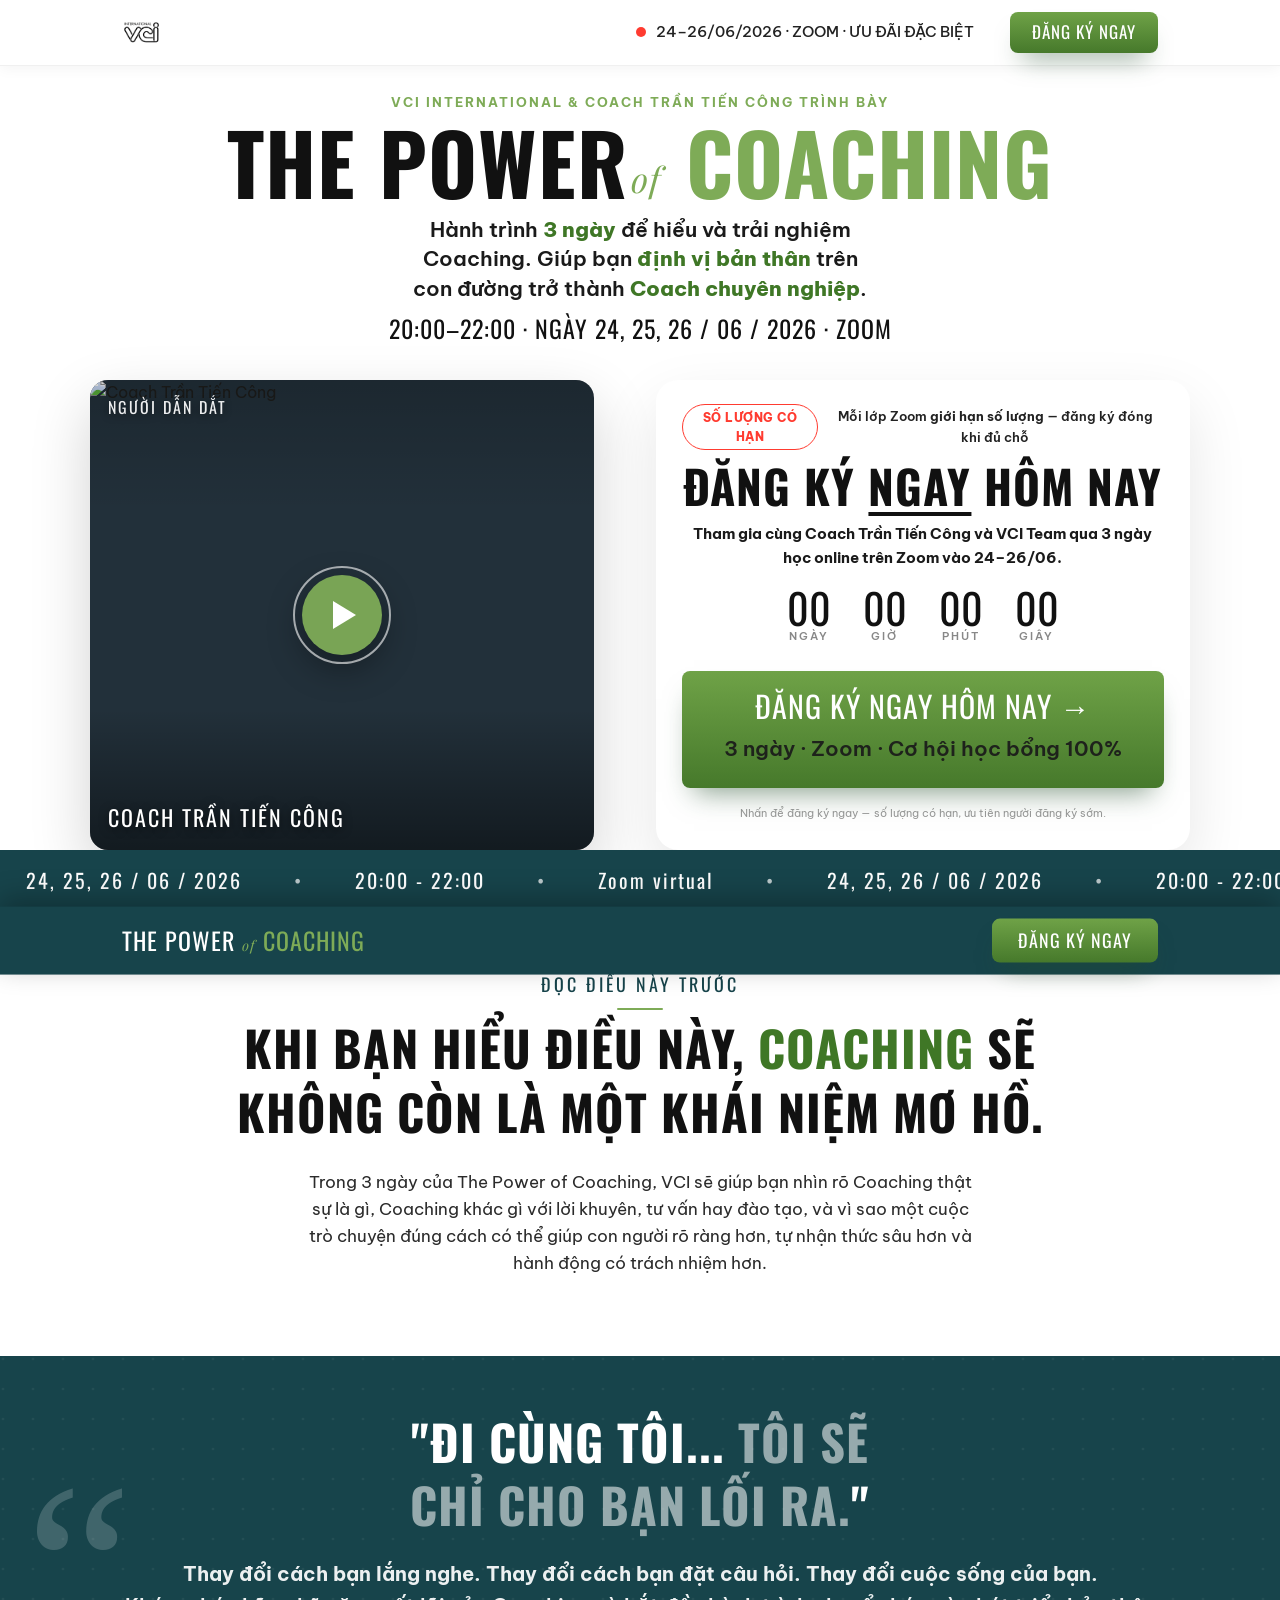
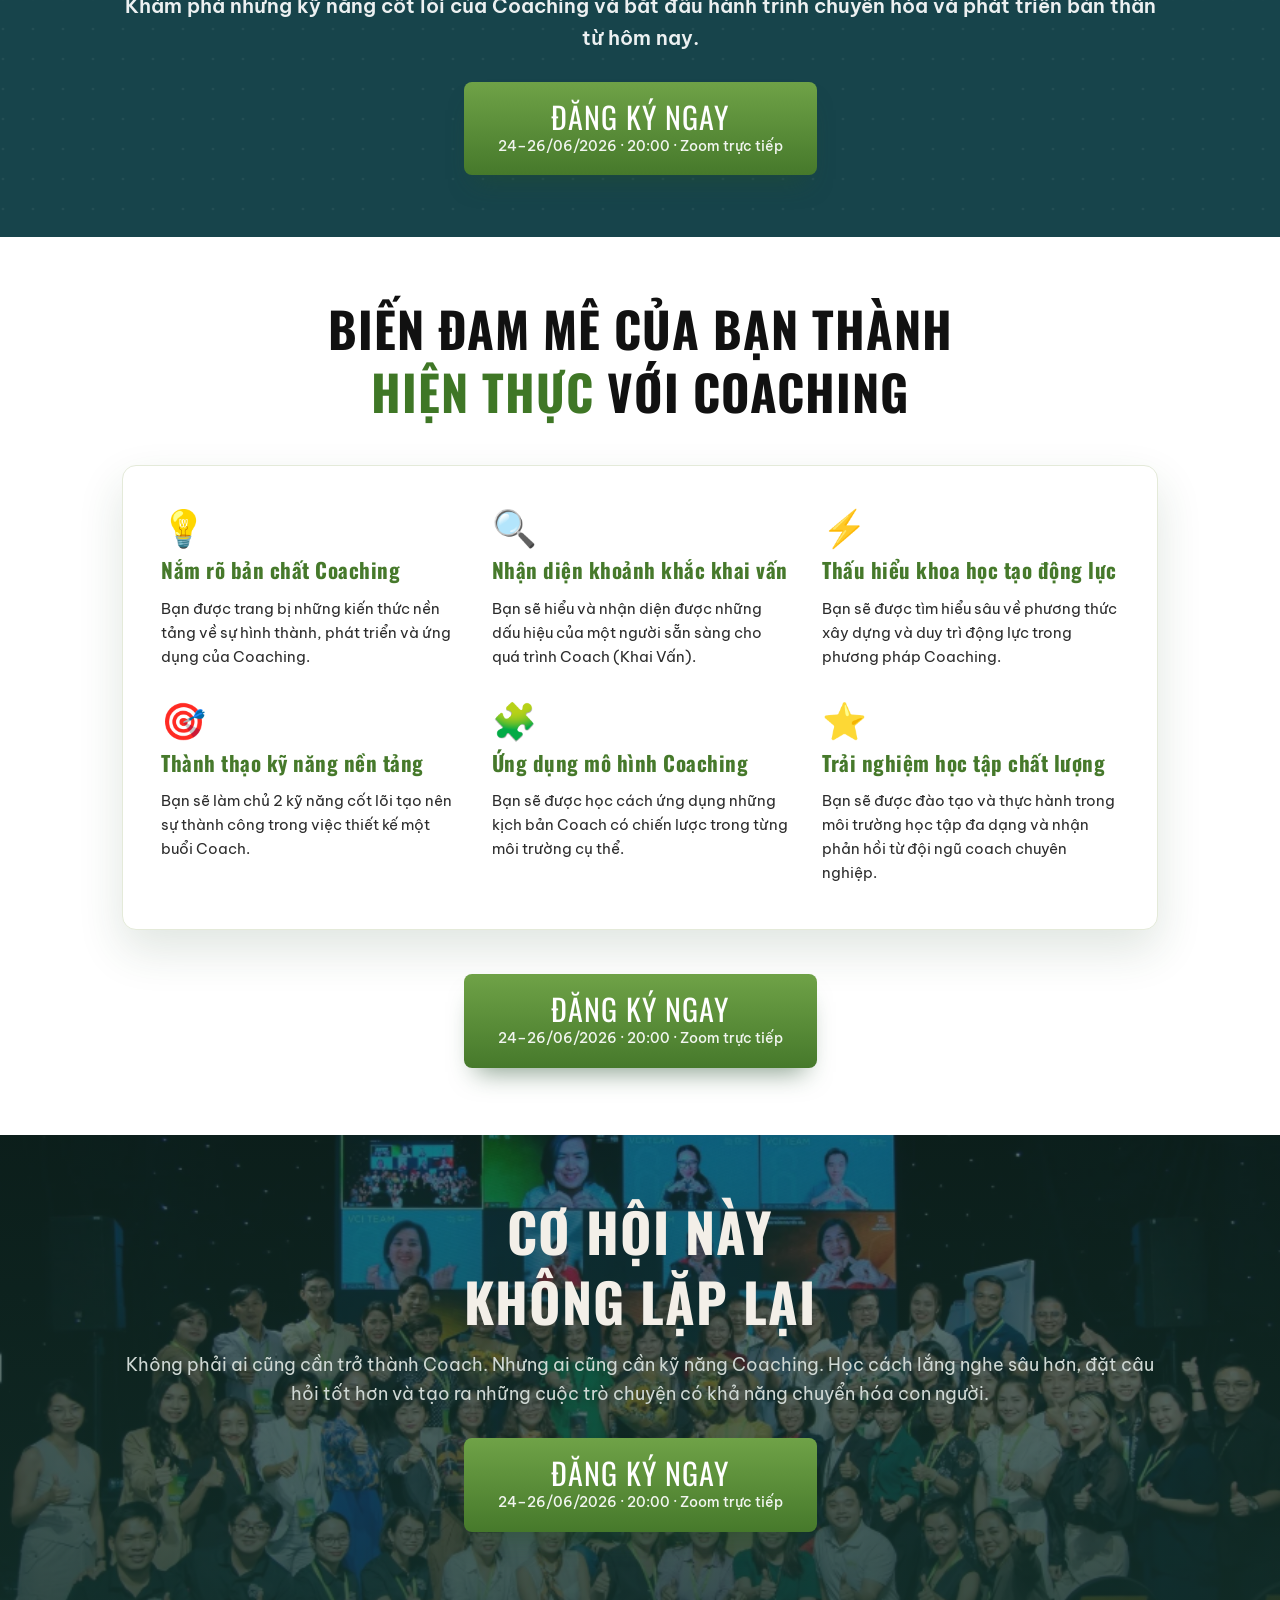
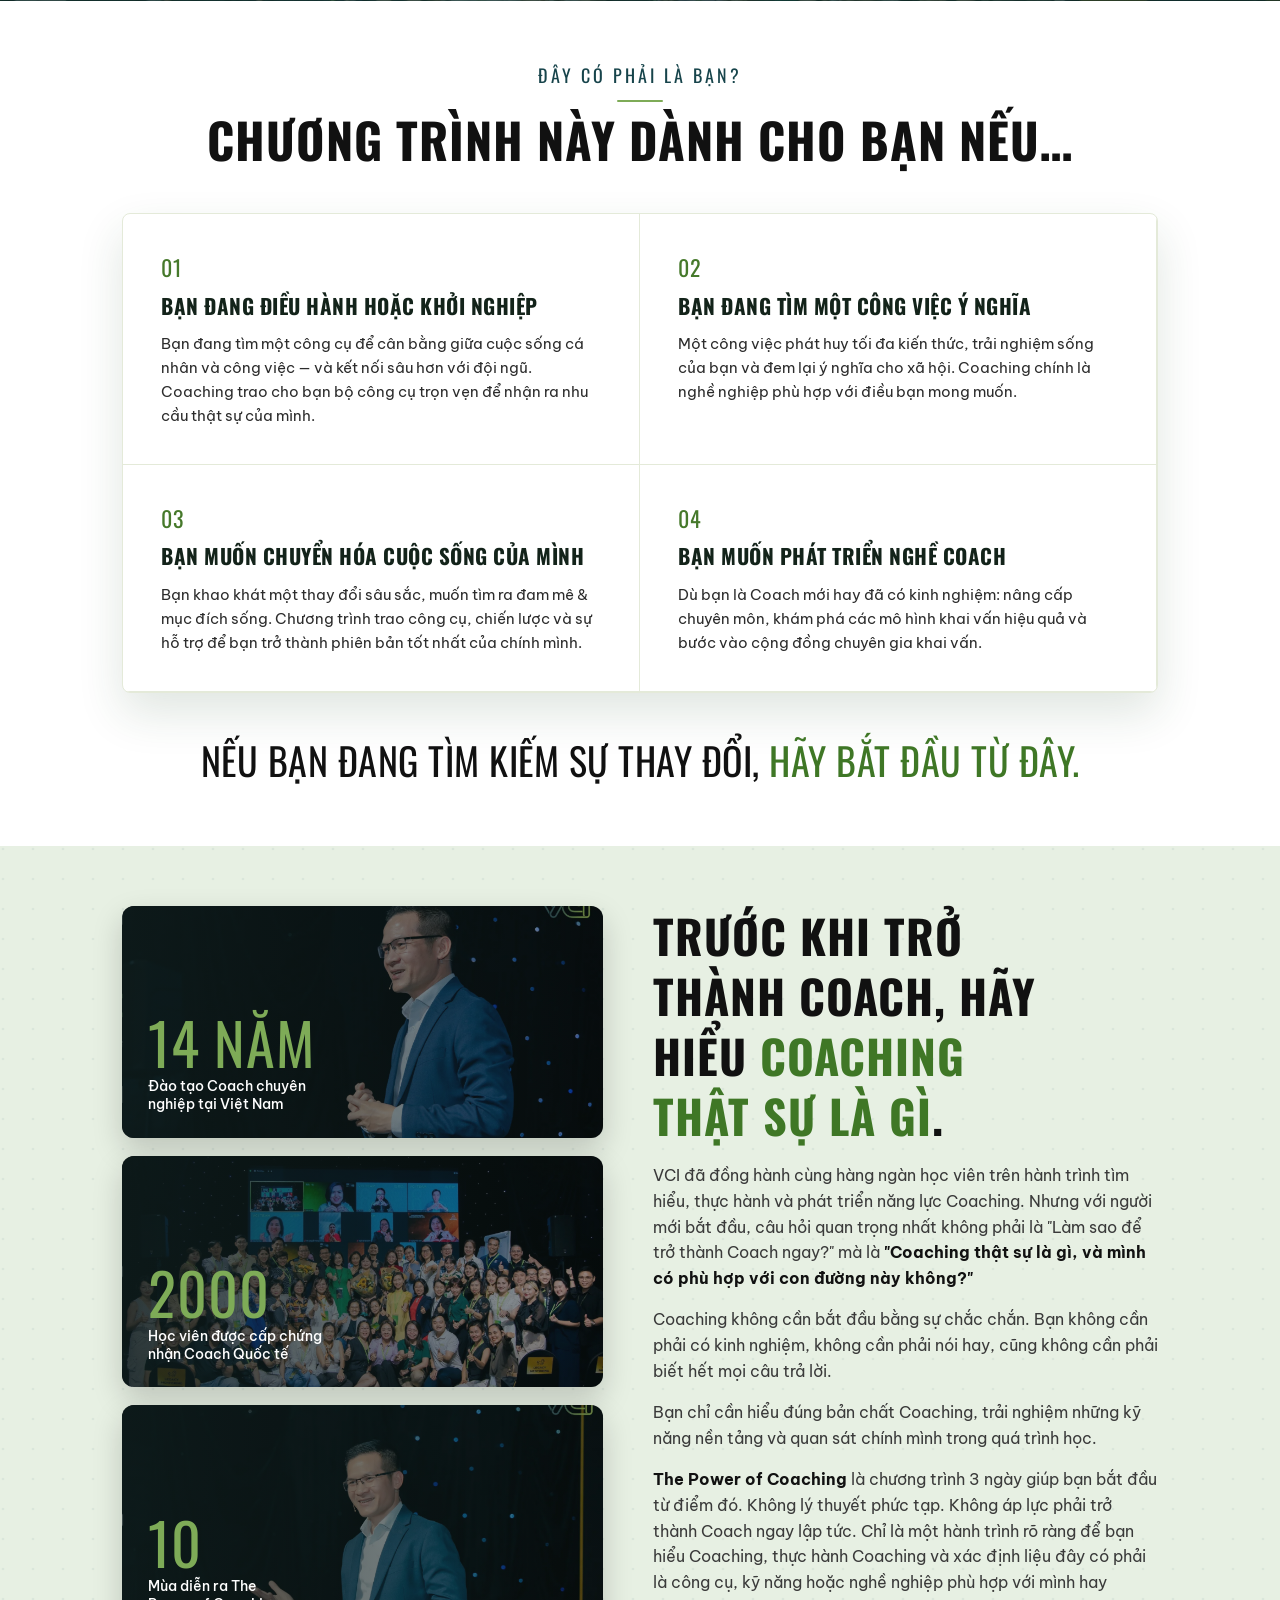
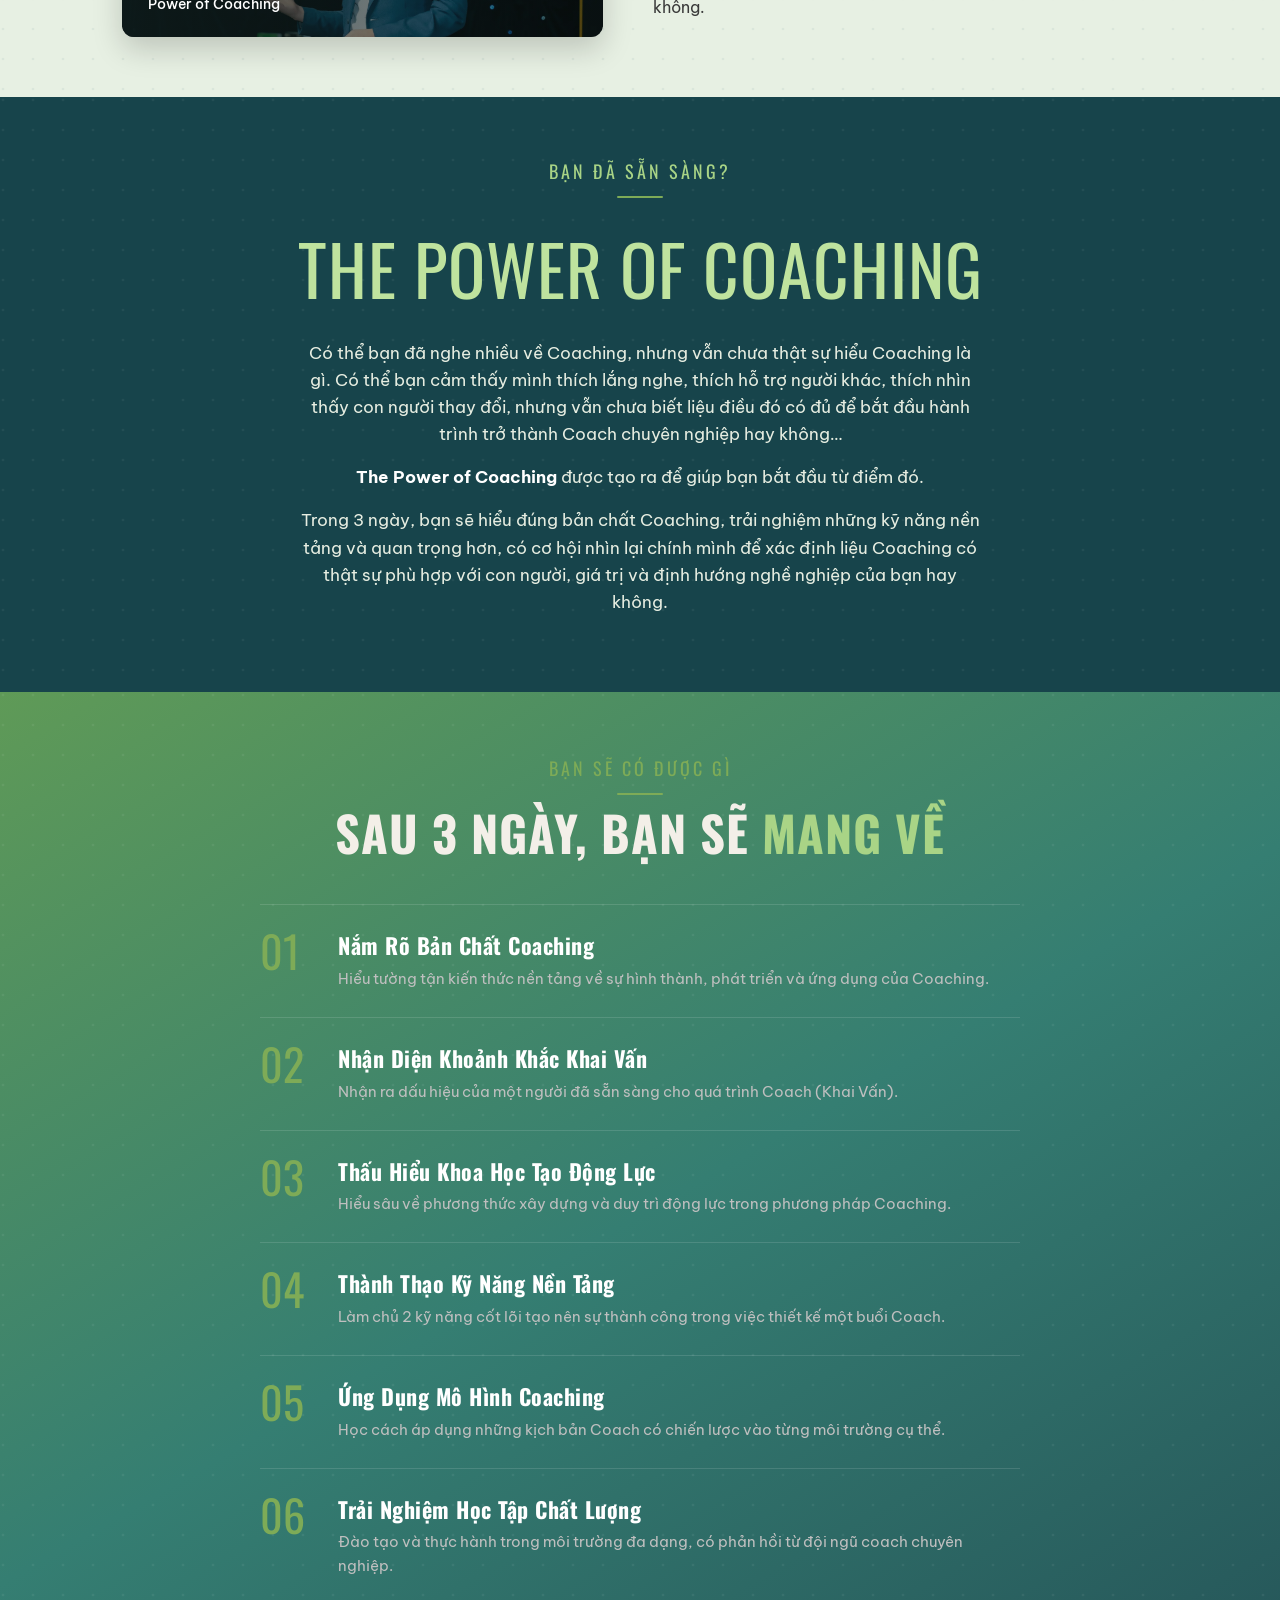
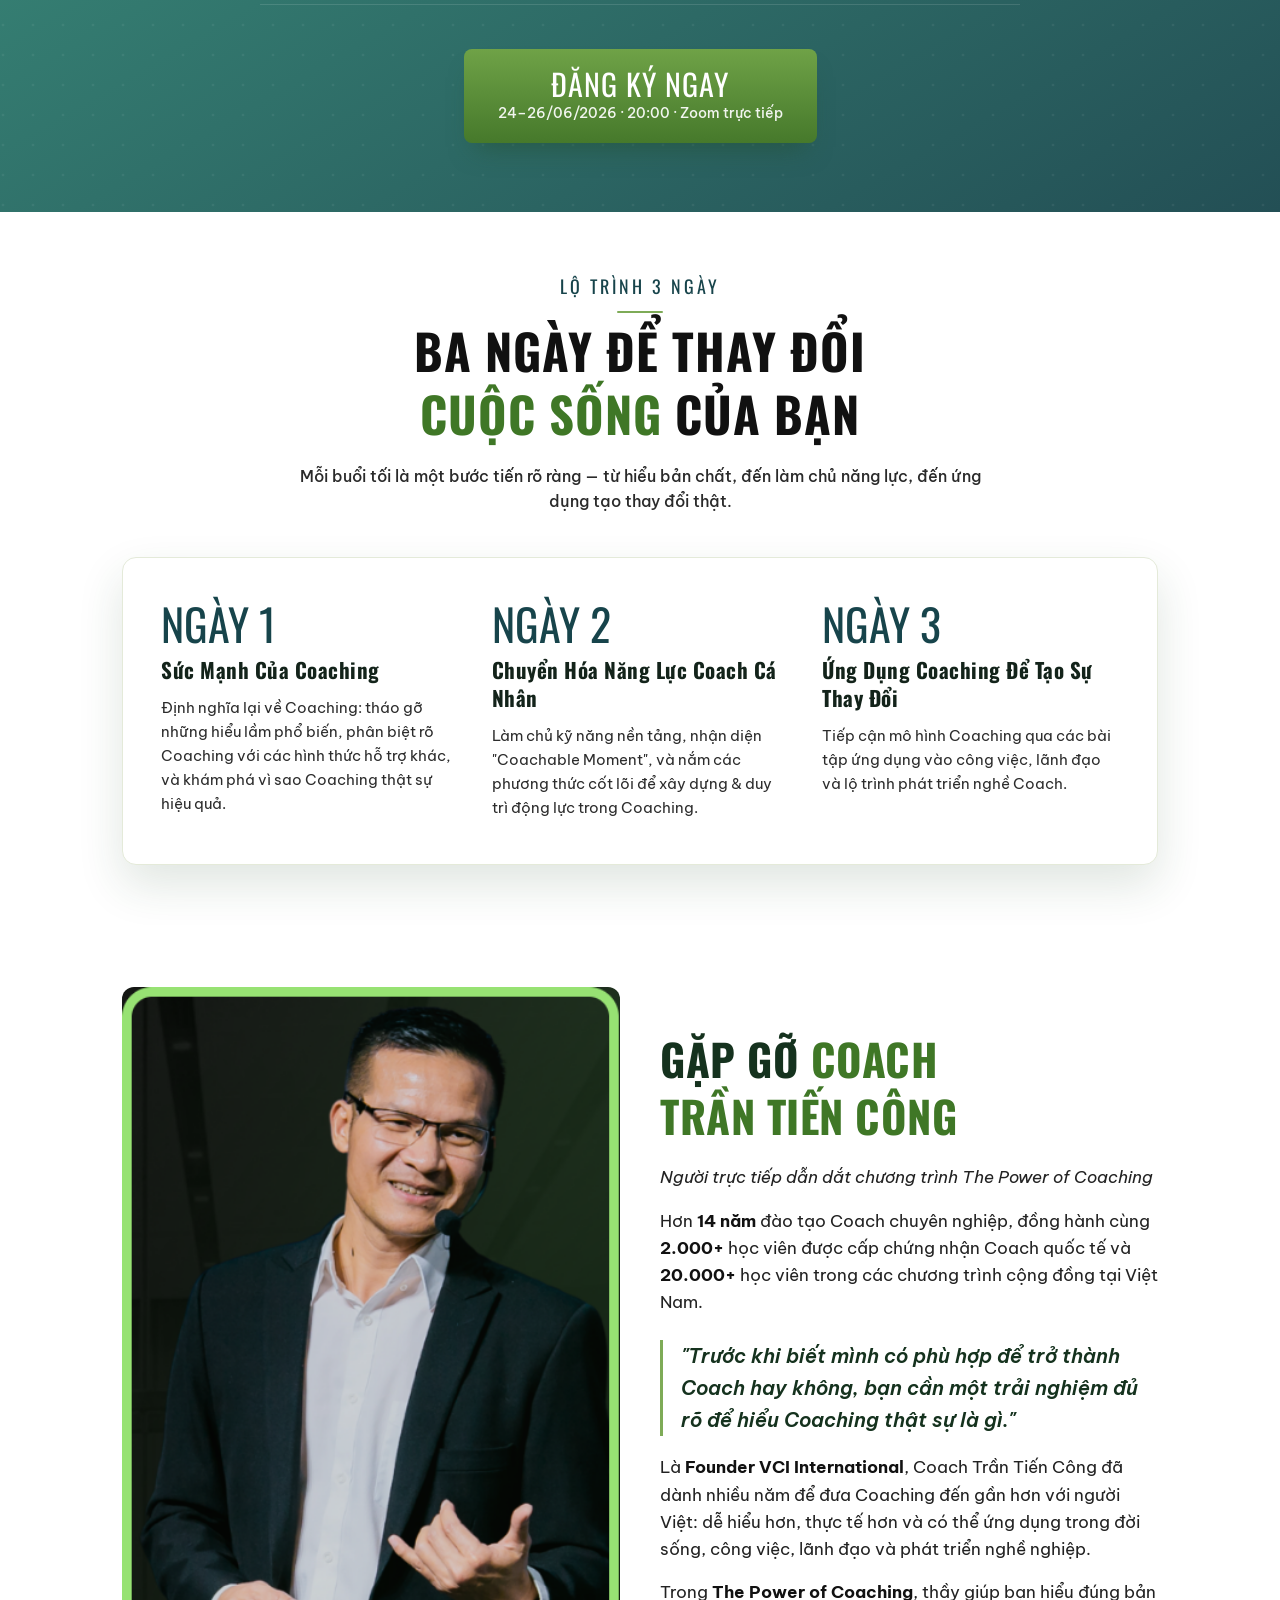
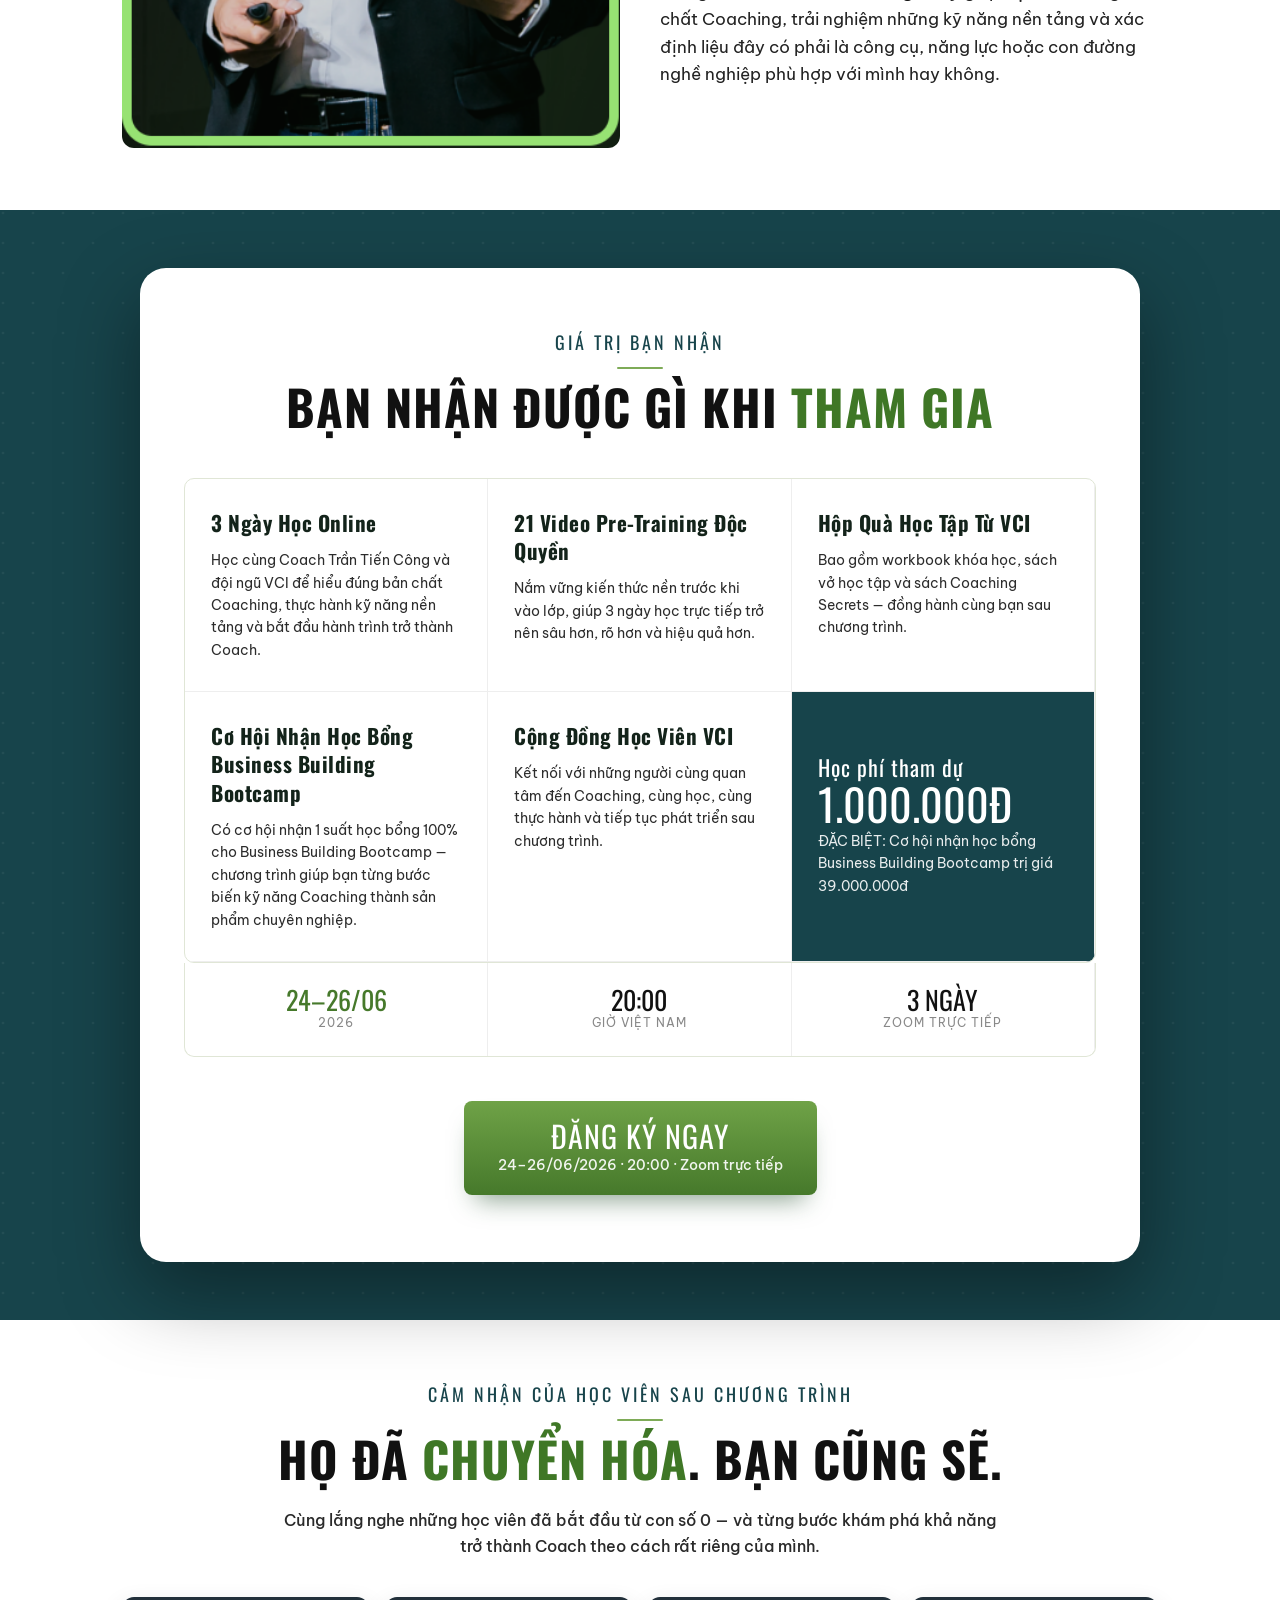
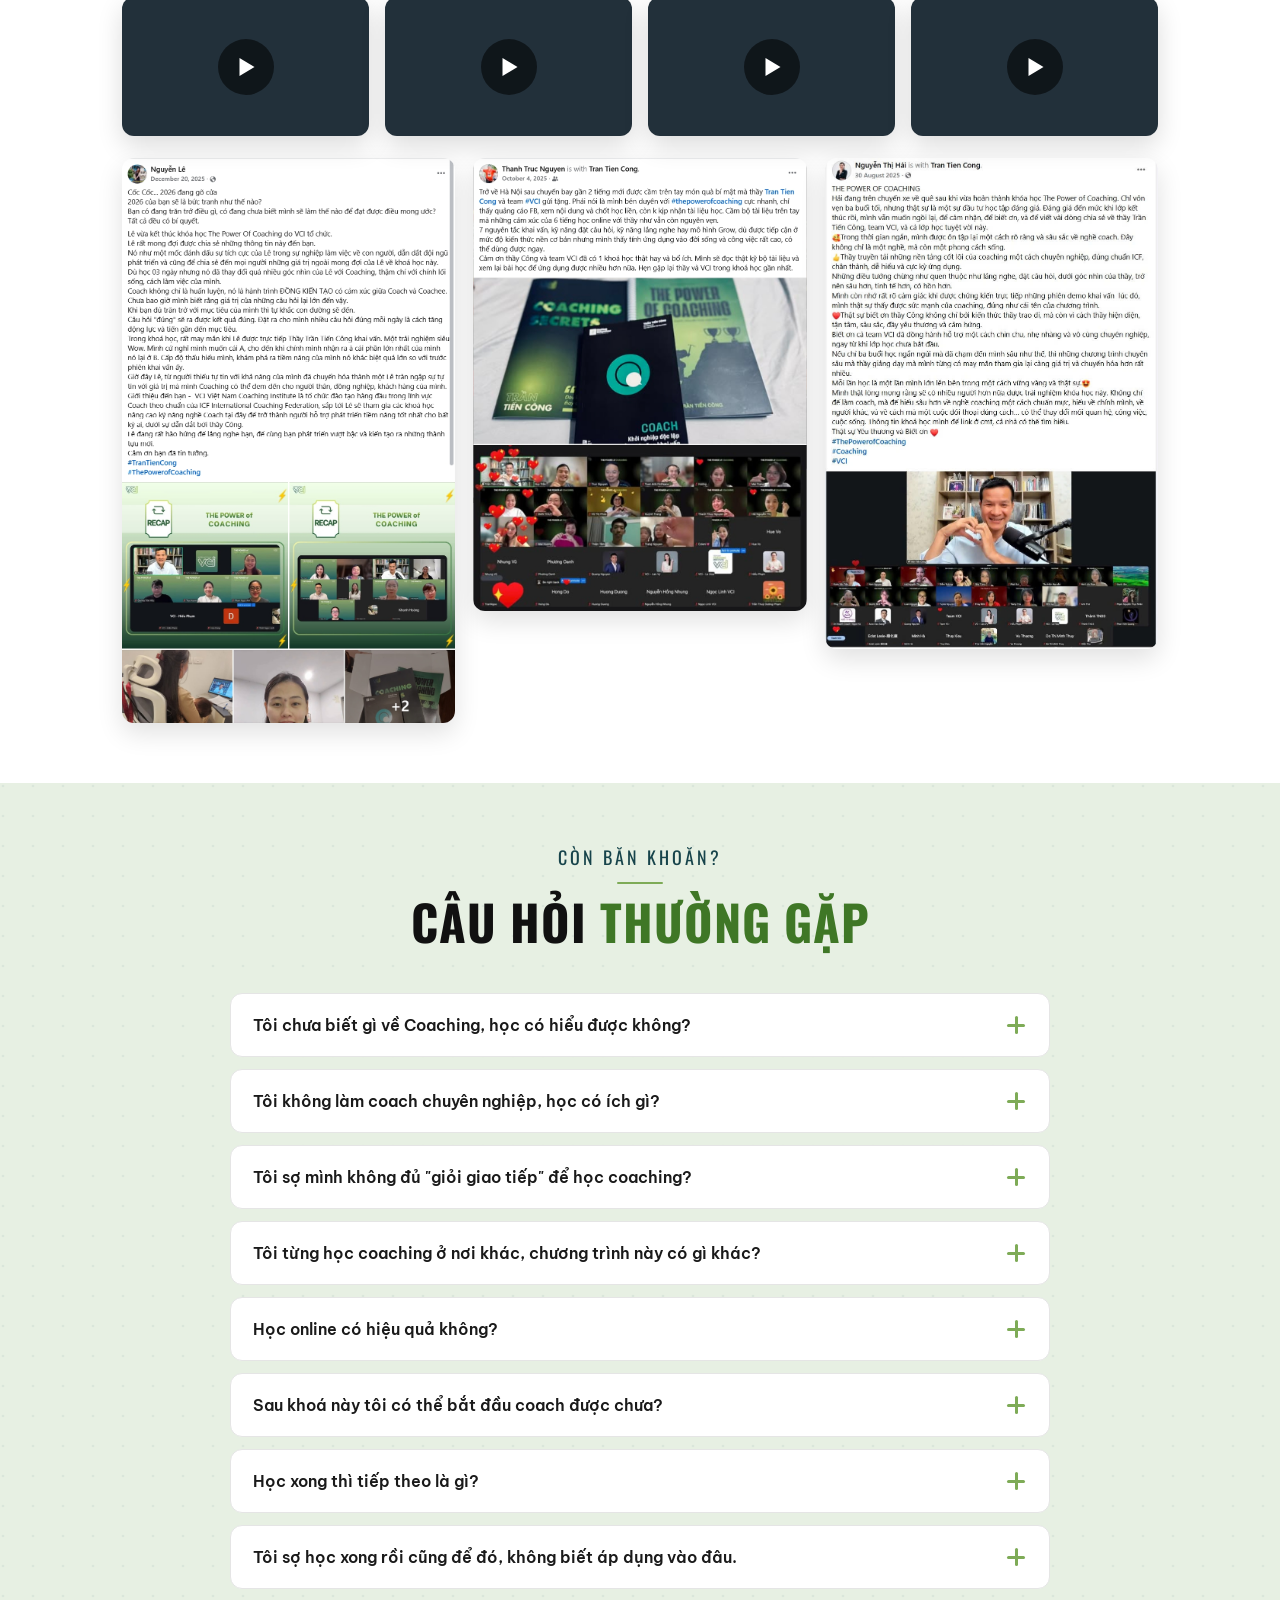
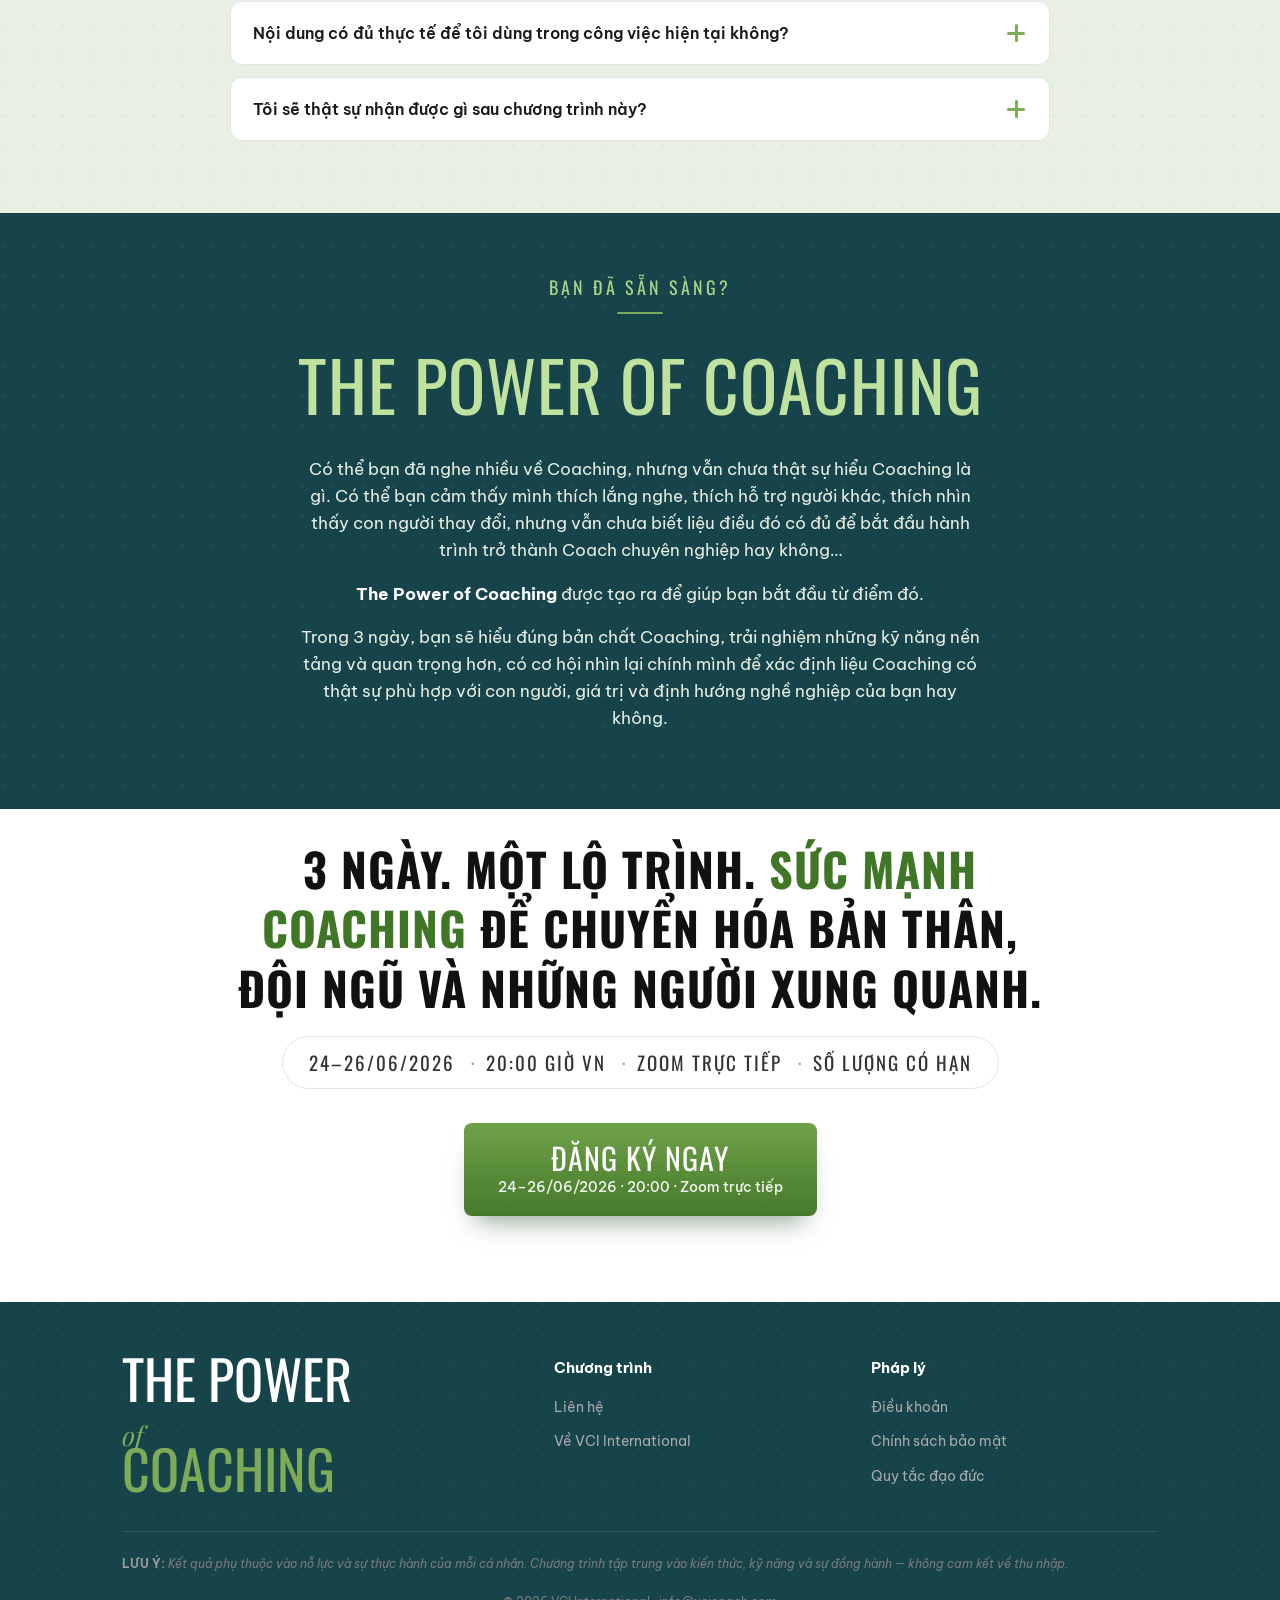
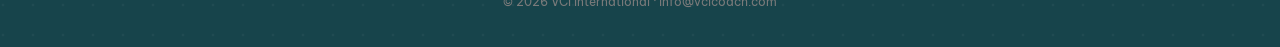
==== commit e595fd9e: "Pivot: all buttons link to dang-ky URL, remove popup (SDK, fix CSS, popupCta)" ====
--- a/index.html
+++ b/index.html
@@ -154,14 +154,6 @@
   .value{ background-color:var(--ink-bg);
     background-image:url("data:image/svg+xml,%3Csvg xmlns='http://www.w3.org/2000/svg' width='30' height='30'%3E%3Ccircle cx='3' cy='3' r='1.3' fill='%23ffffff' fill-opacity='0.05'/%3E%3C/svg%3E"); }
 
-  /* Fix ô trắng PopupX: CHỈ vô hiệu hoá popup "message" RỖNG (chỉ chứa iframe không nội dung) — nguyên nhân
-     lớp phủ trắng chặn click. KHÔNG đụng tới message-box CÓ nội dung thật (bảng chọn mã giảm giá/voucher,
-     thông báo gửi form…) → các thành phần đó giữ nền + bấm được bình thường. */
-  .ladi-popupx-message:has(iframe:not([src])),
-  .ladi-popupx-message:has(iframe[src=""]){ pointer-events:none !important; }
-  .ladi-popupx-message iframe:not([src]),
-  .ladi-popupx-message iframe[src=""]{ display:none !important; }
-
   /* ============ NÚT VIDEO TRÊN ẢNH HERO + LIGHTBOX ============ */
   .hero-media{ position:relative; }
   .hero-play{ position:absolute; left:50%; top:50%; transform:translate(-50%,-50%);
@@ -198,8 +190,6 @@
   .card-ic{ font-size:36px; line-height:1; margin-bottom:10px; }
   .card.card-iconled h3{ color:#46792b; }
 </style>
-<!-- PopupX SDK (LadiPage) — đặt chuẩn trong <head>, async (theo hướng dẫn LadiPage) -->
-<script src="https://w.ladicdn.com/popupx/v5/sdk.js" id="5fa4fa2fd5a5b24b34166c66" async></script>
 </head>
 <body>
 <div id="app"></div>
@@ -229,8 +219,8 @@
   countdownTarget: '2026-06-24T20:00:00+07:00',
   submitMessage: 'Cảm ơn bạn! Chỗ của bạn đã được ghi nhận. Đội ngũ VCI sẽ liên hệ xác nhận sớm.',
 
-  // Nút CTA chỉ mở popup (class popup-dang-ky), KHÔNG nhảy tới section theo id
-  popupCta: true,
+  // Hướng mới: MỌI nút điều hướng tới trang đăng ký (không popup)
+  registerUrl: 'https://thepowerofcoaching.vcicoach.com/dang-ky',
 
   // Đặt link nhận lead thật (Google Form/Apps Script/LadiPage…). Để trống = chế độ demo.
   formEndpoint: '',
@@ -268,7 +258,7 @@
         heading:'ĐĂNG KÝ <u>NGAY</u> HÔM NAY',
         join:'Tham gia cùng Coach Trần Tiến Công và VCI Team qua 3 ngày học online trên Zoom vào 24–26/06.',
         cta:{ label:'Đăng Ký Ngay Hôm Nay →', sub:'3 ngày · Zoom · Cơ hội học bổng 100%', href:'#dang-ky' },
-        note:'Bấm để mở form đăng ký — số lượng có hạn, ưu tiên người đăng ký sớm.'
+        note:'Nhấn để đăng ký ngay — số lượng có hạn, ưu tiên người đăng ký sớm.'
       } },
 
     { type:'marquee', items:['24, 25, 26 / 06 / 2026','20:00 - 22:00','Zoom virtual'] },
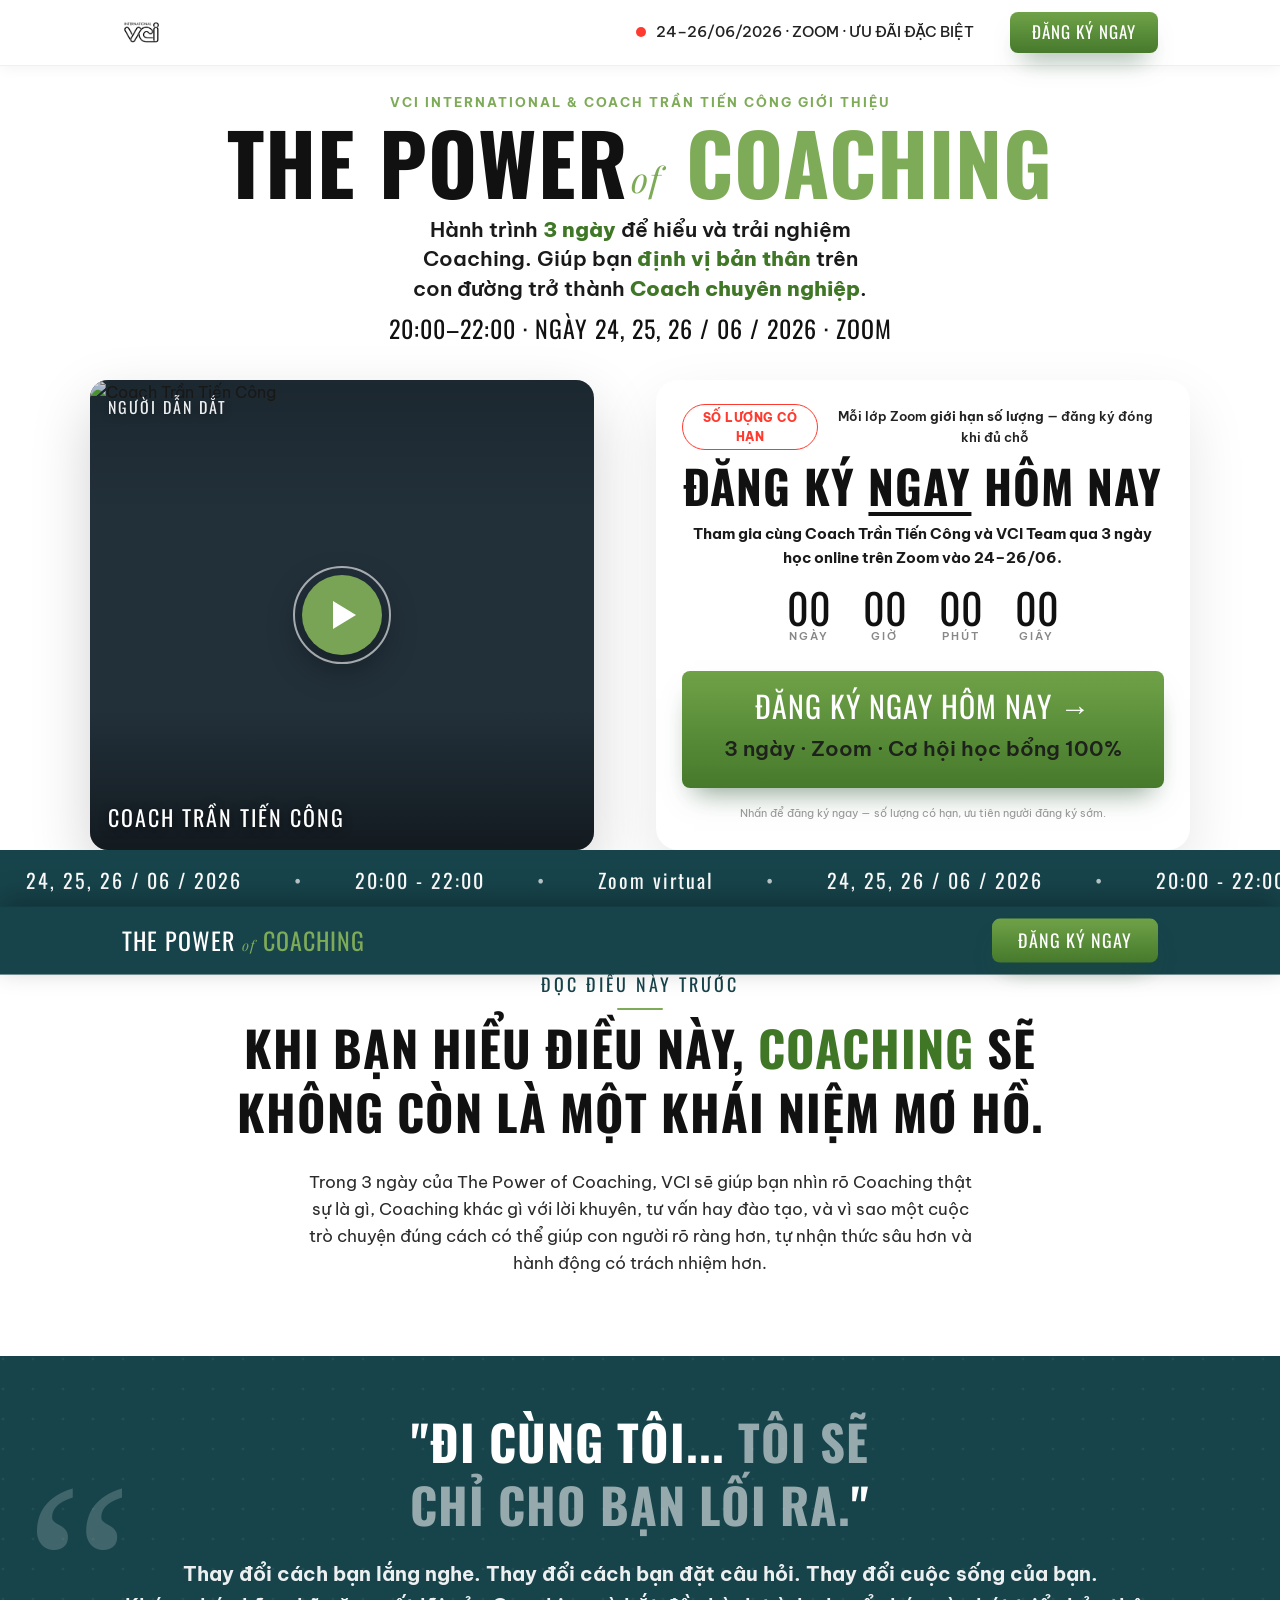
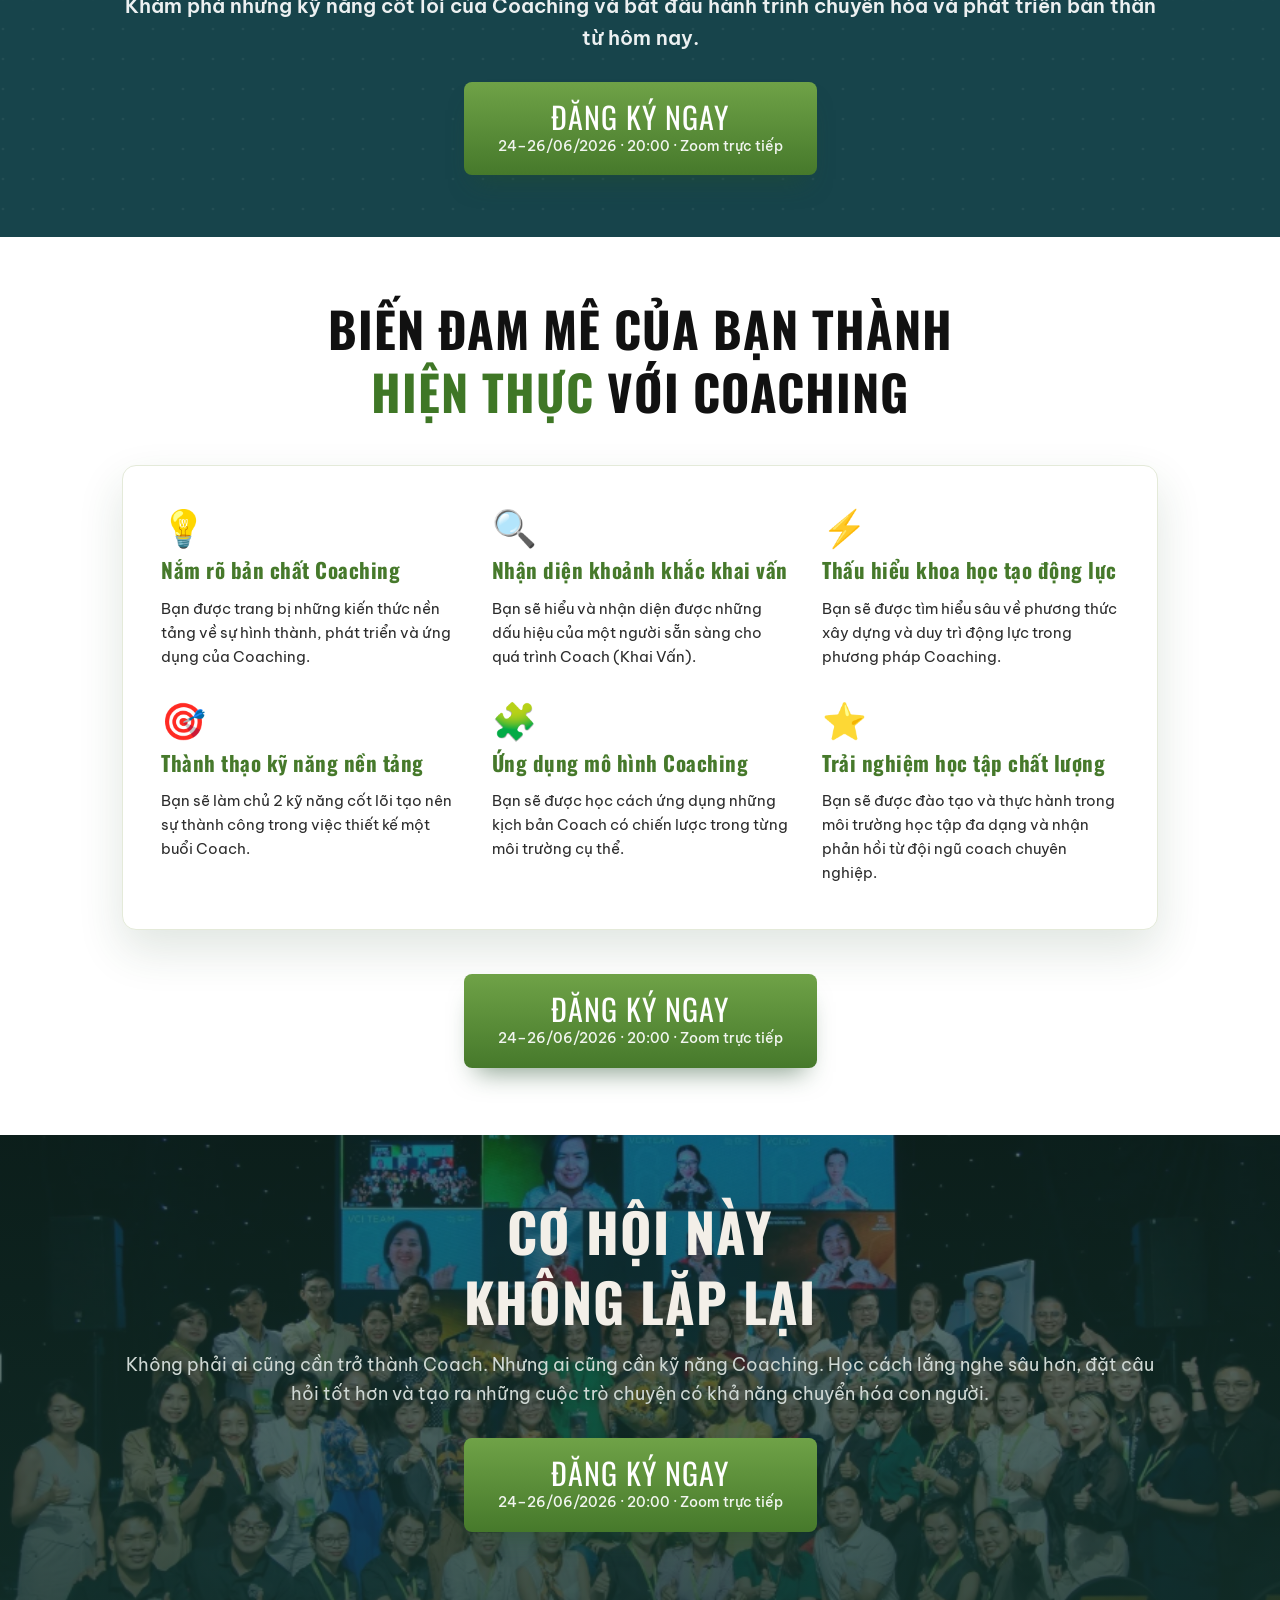
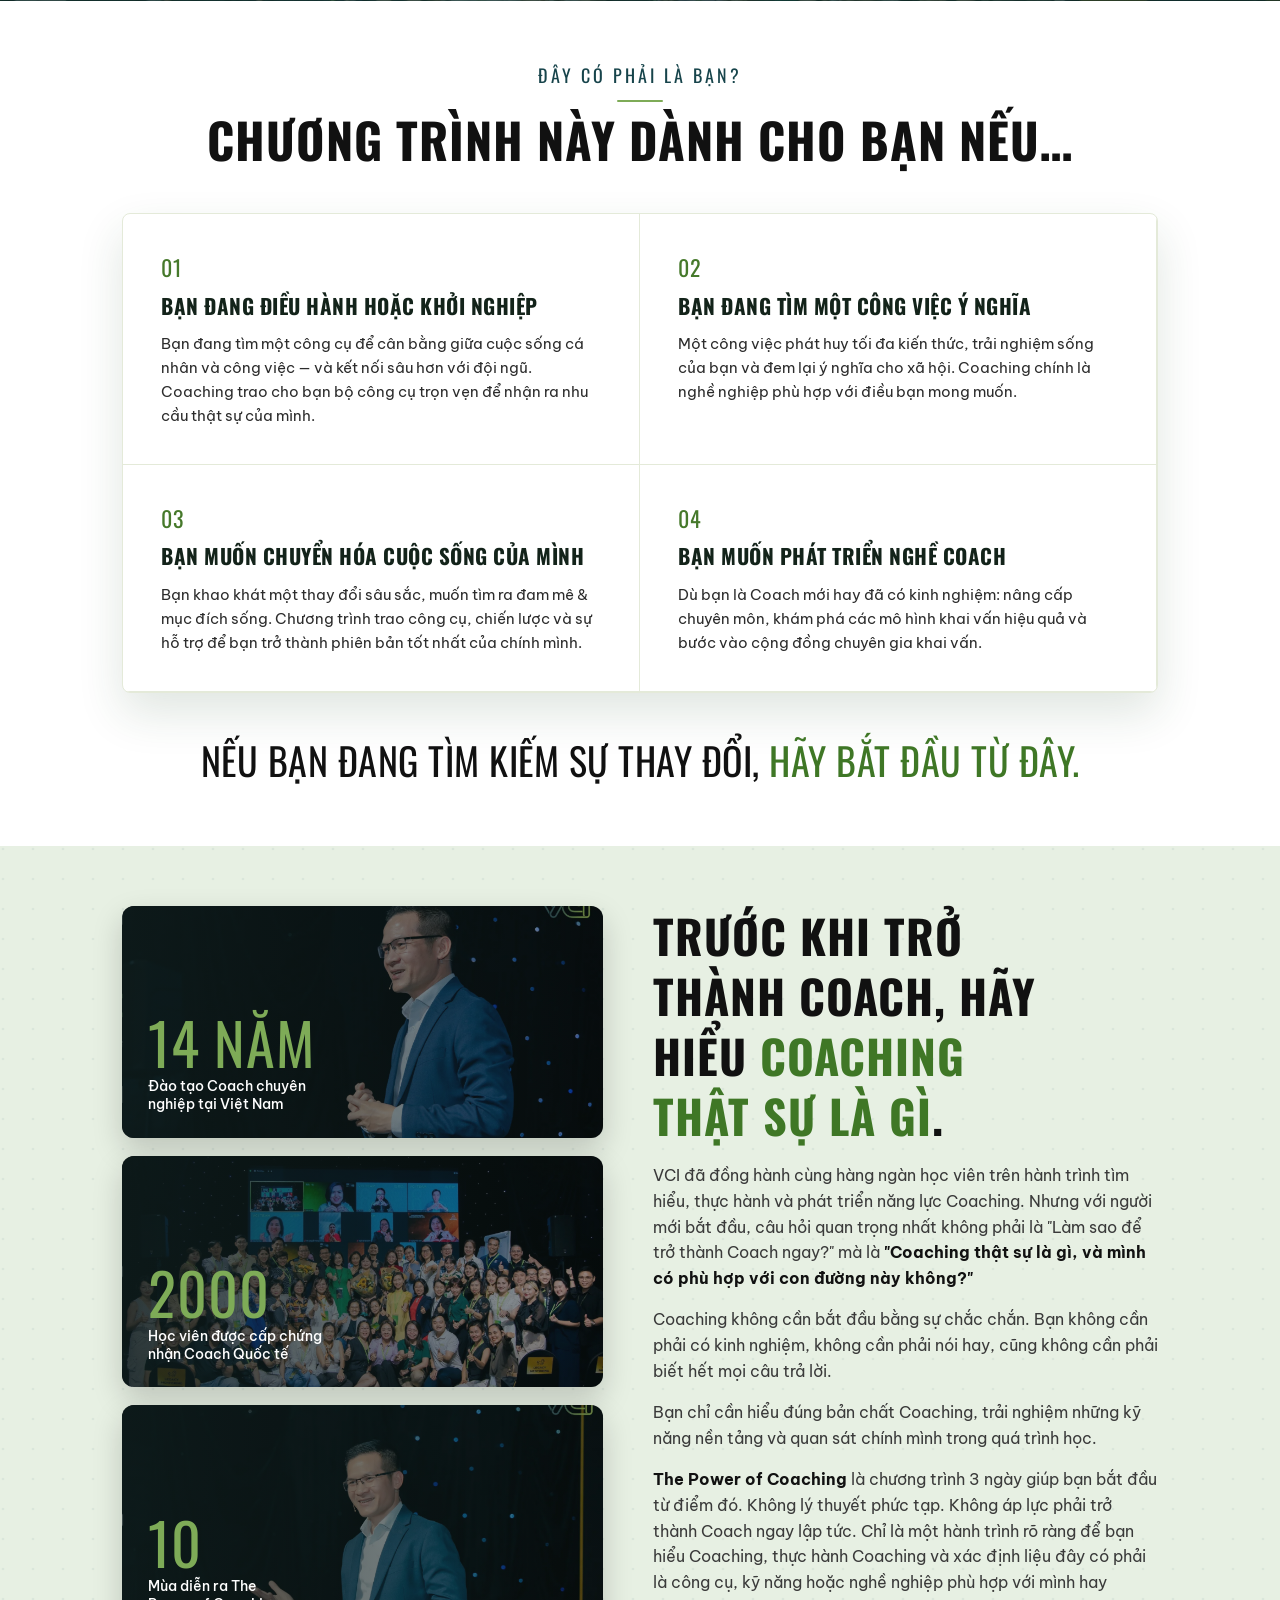
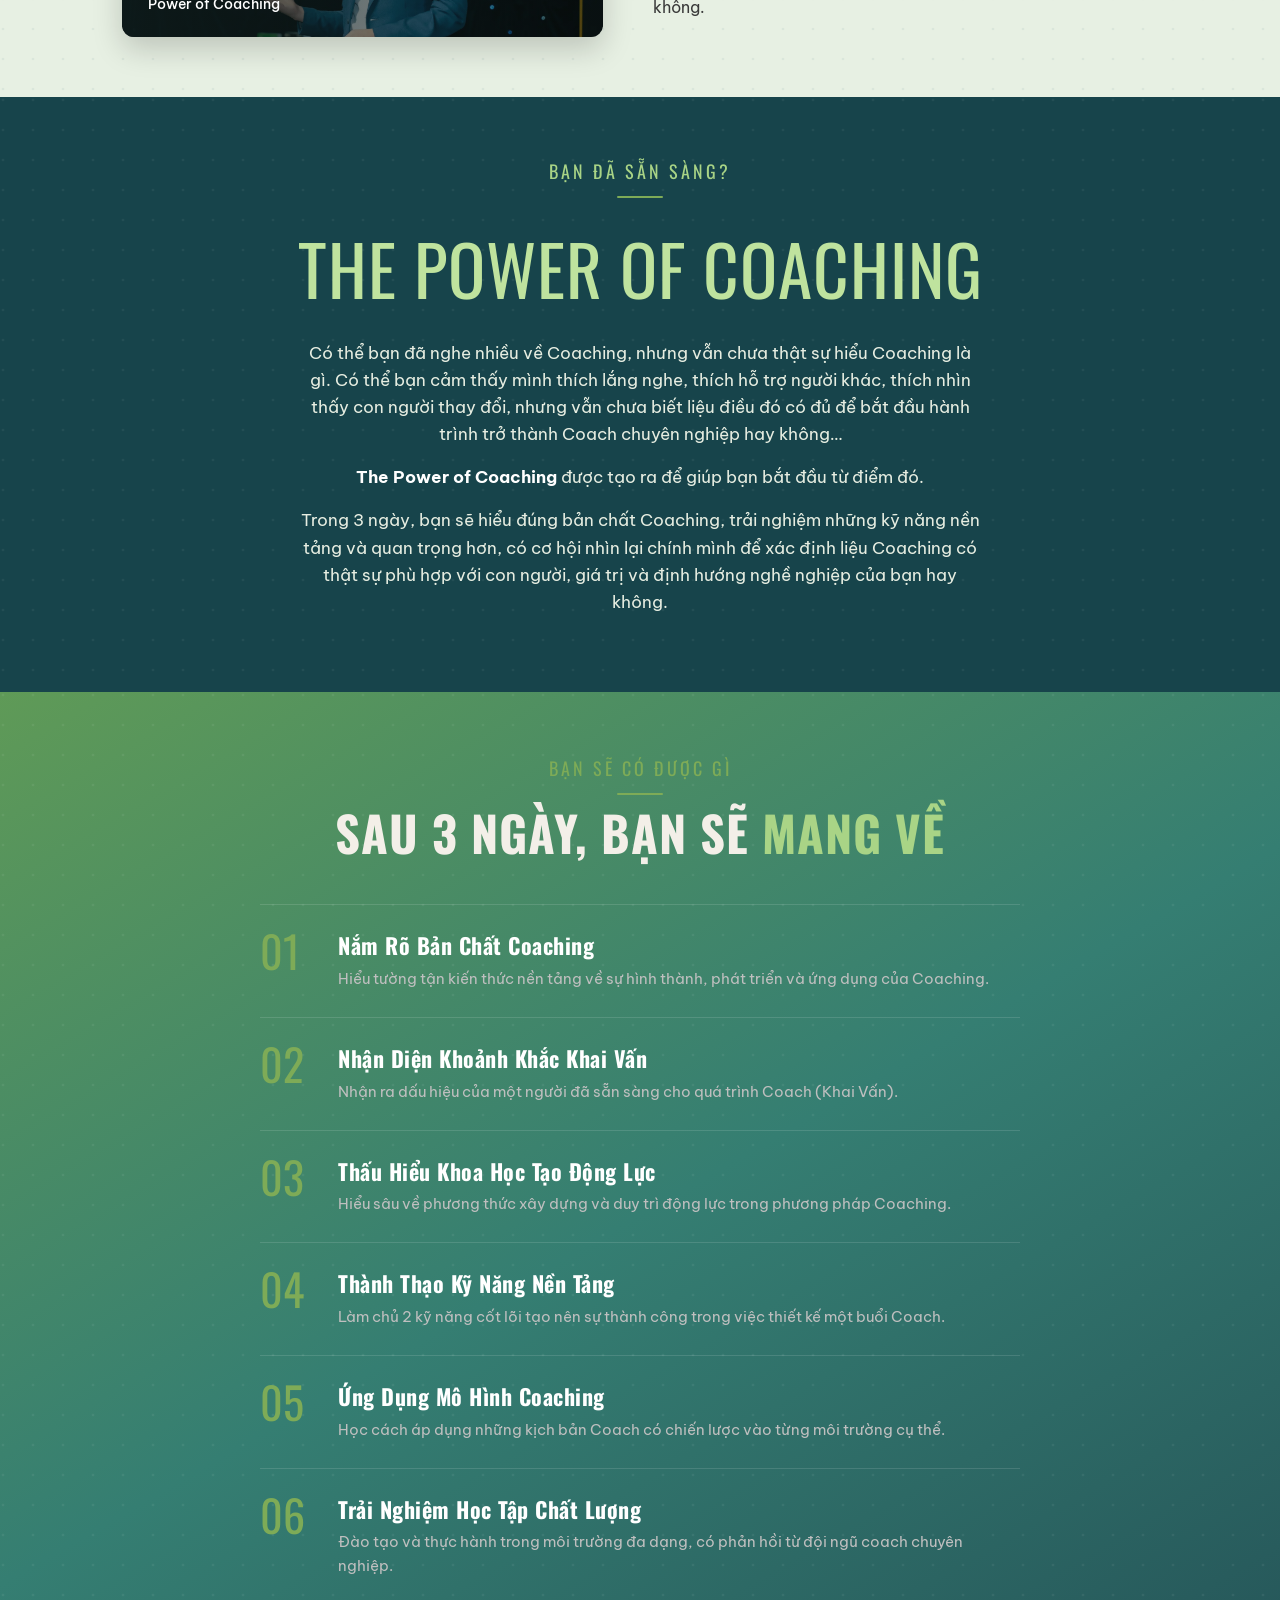
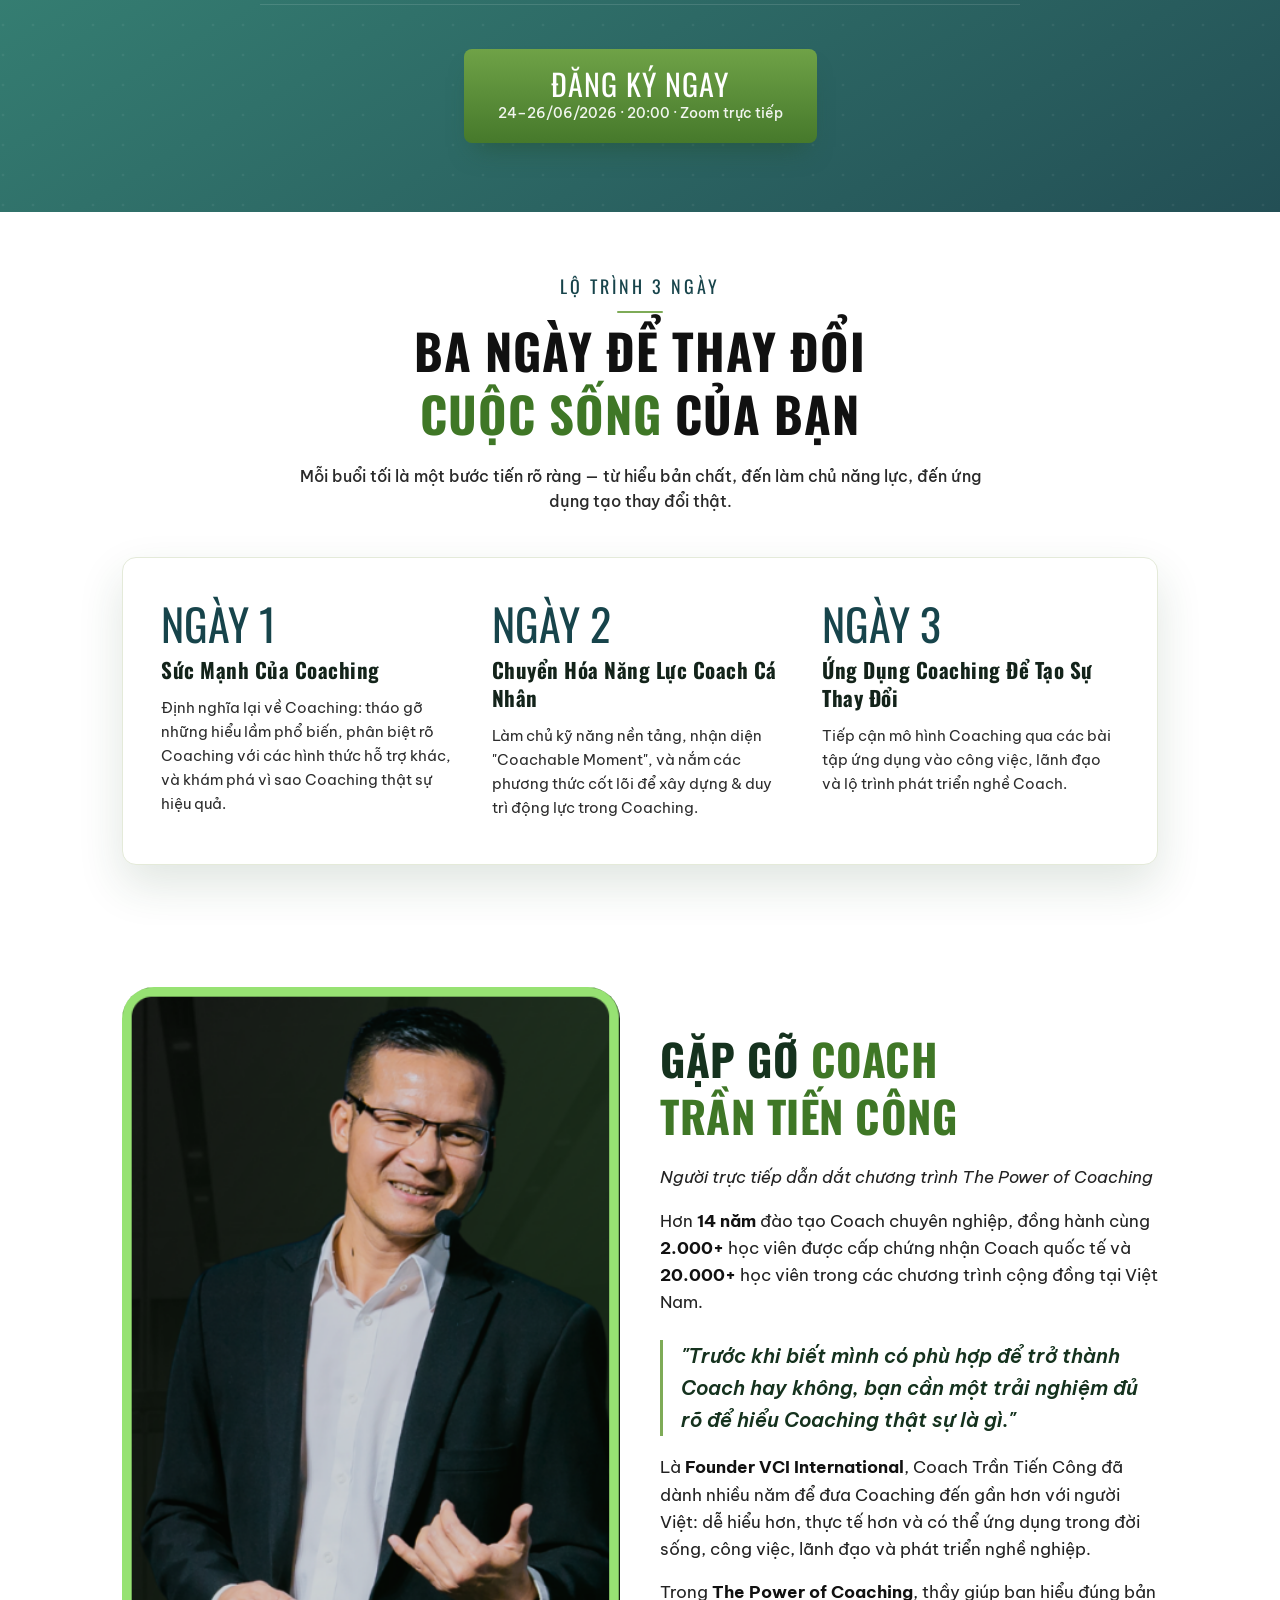
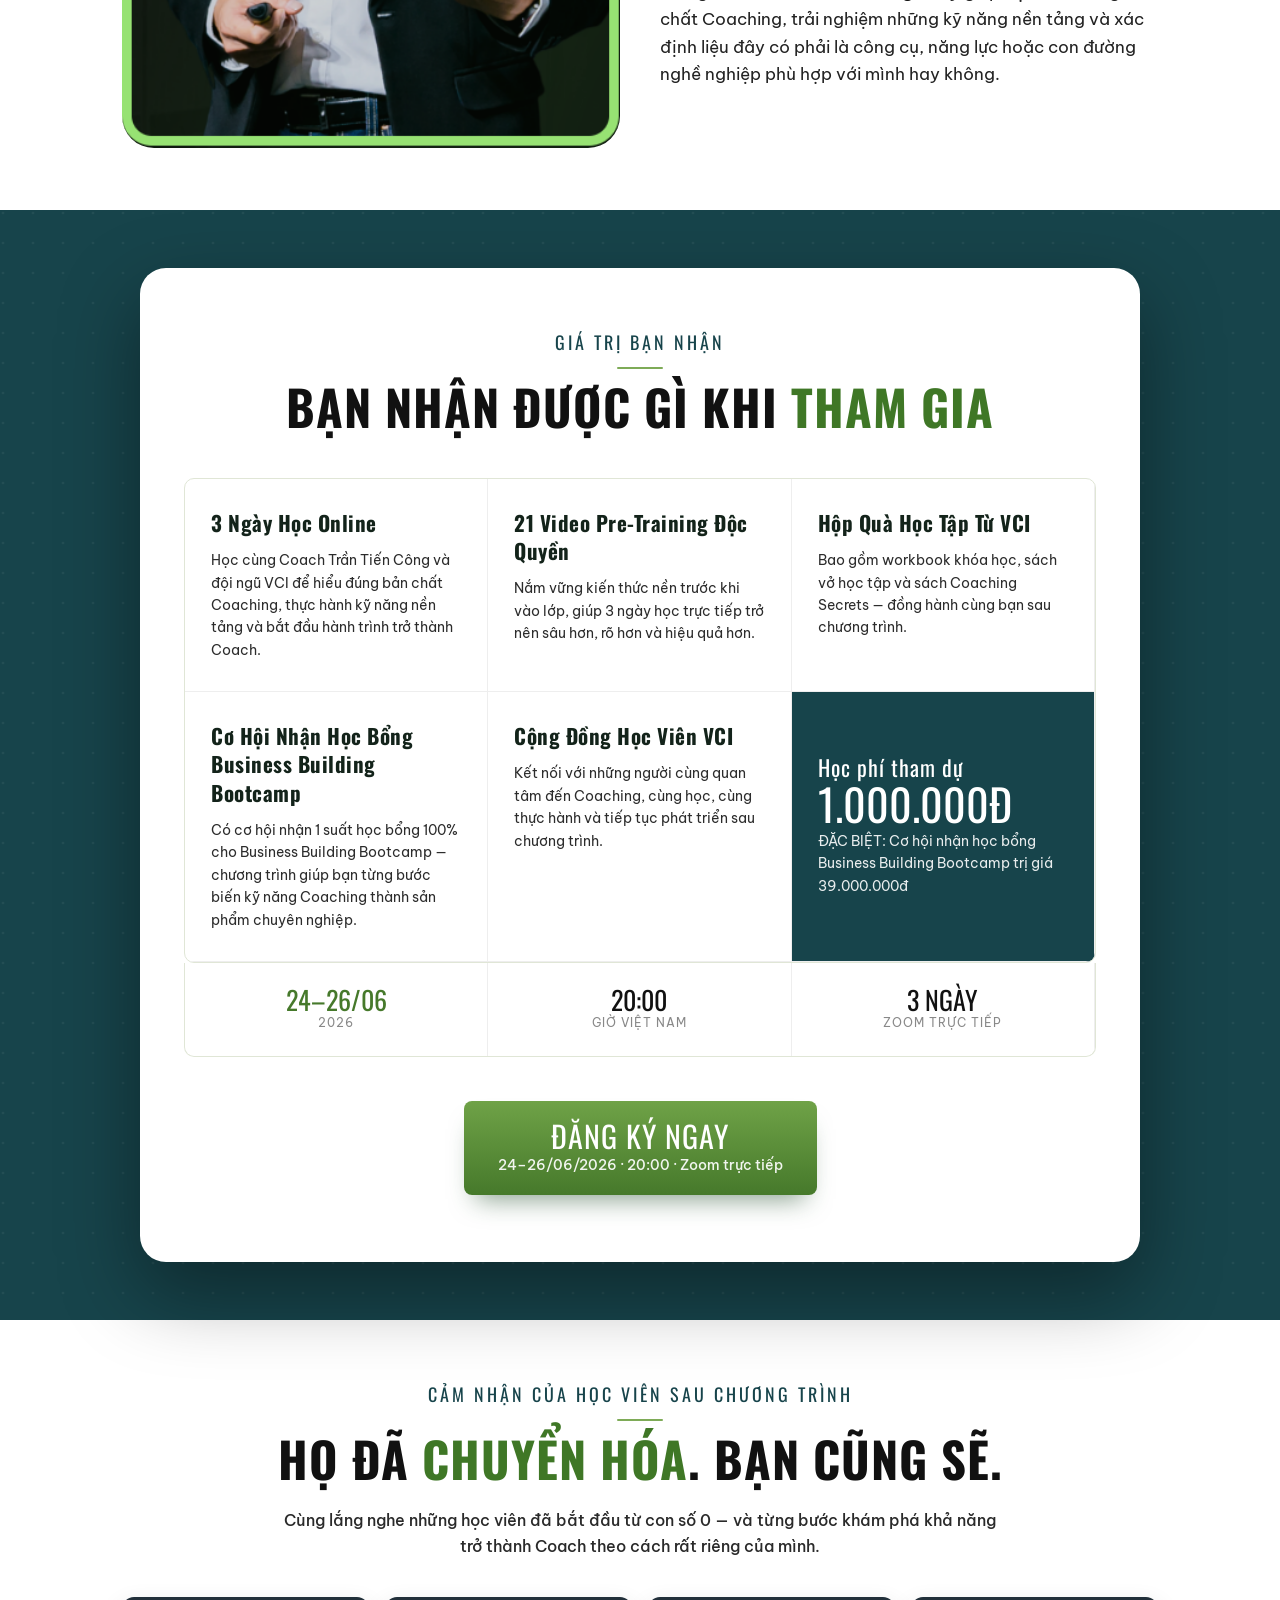
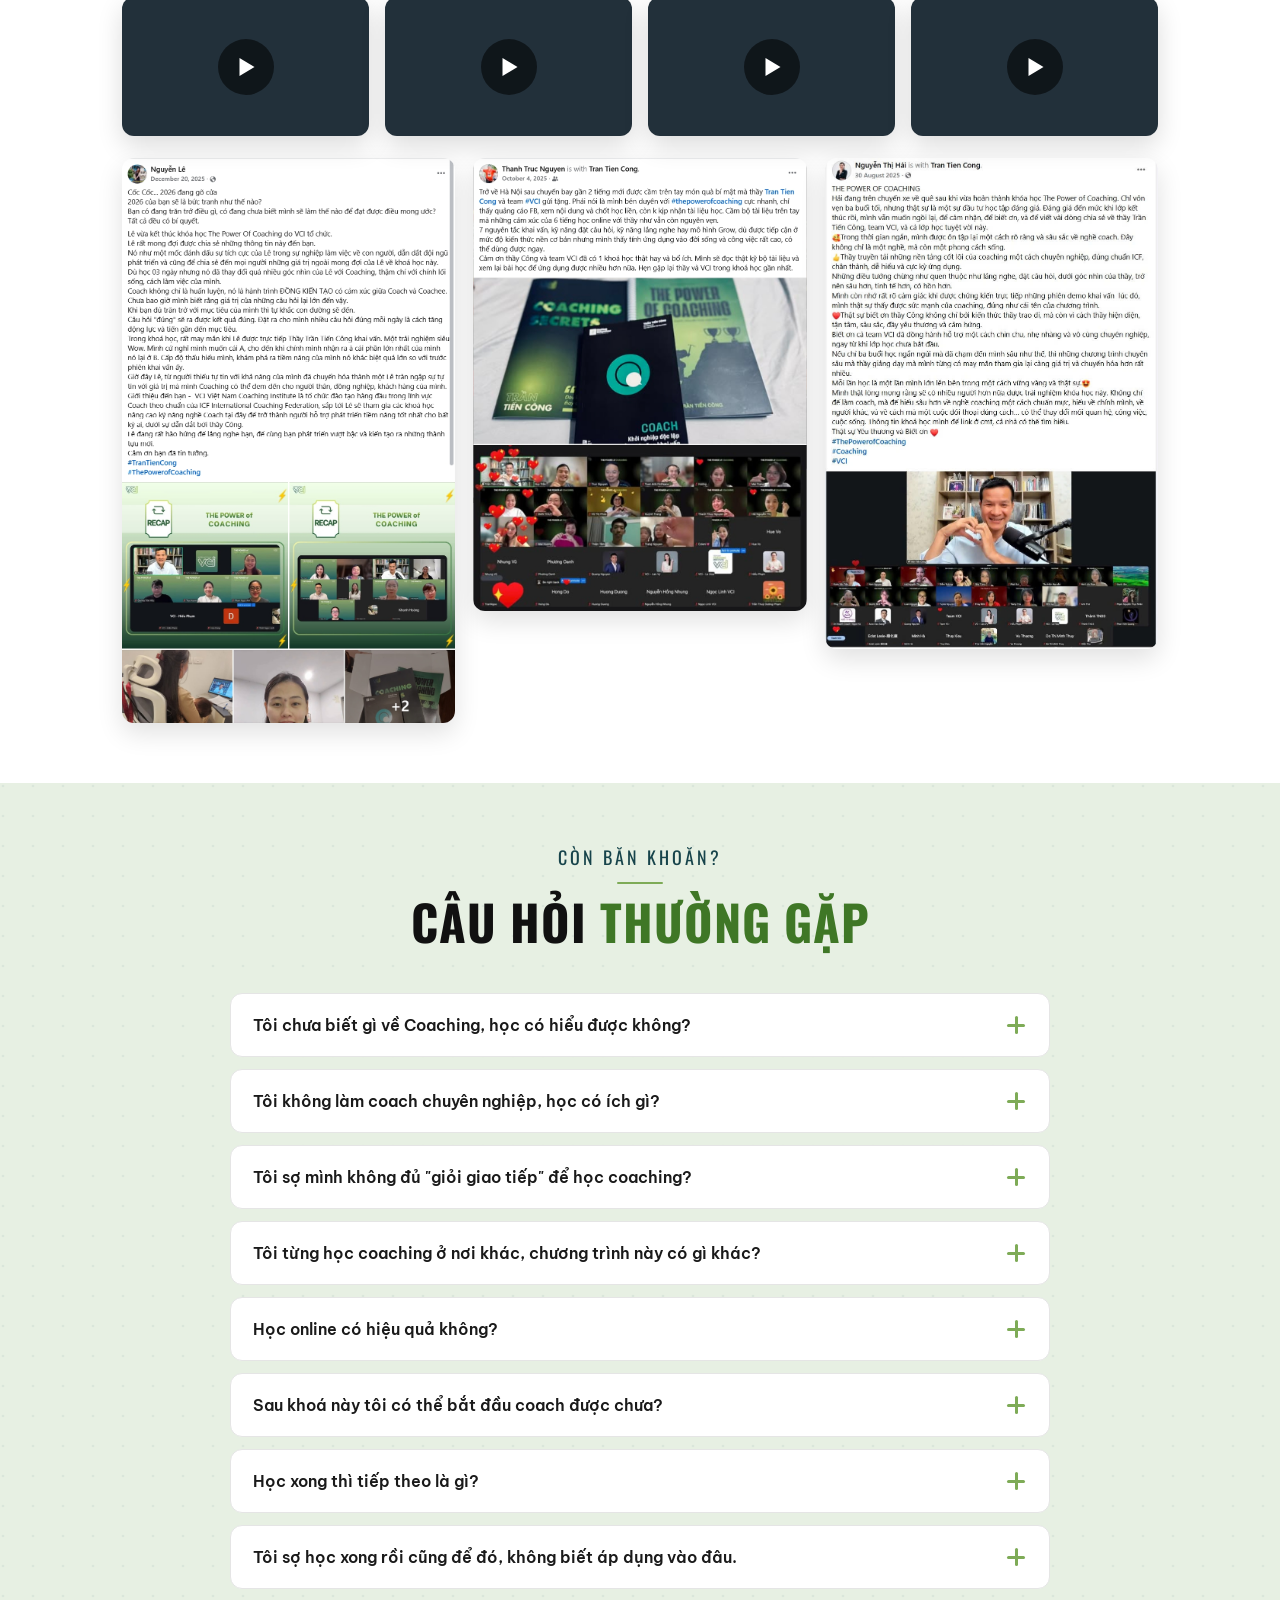
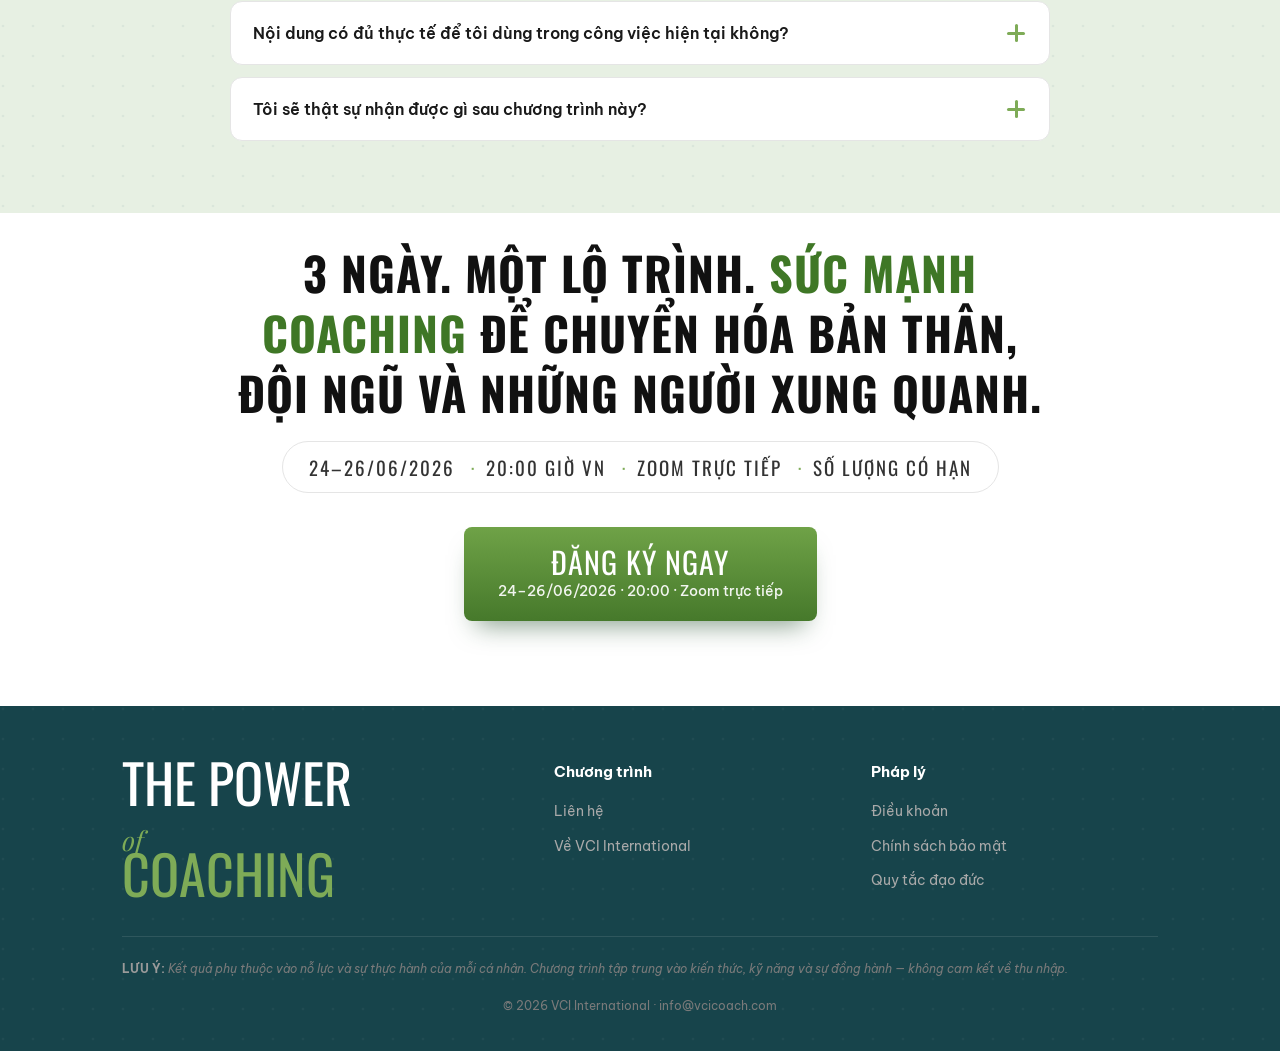
==== commit 0cce4f1c: "Update index.html" ====
--- a/index.html
+++ b/index.html
@@ -1,417 +1,885 @@
 <!DOCTYPE html>
 <html lang="vi">
+
 <head>
-<meta charset="UTF-8">
-<meta name="viewport" content="width=device-width, initial-scale=1.0">
-<title>The Power of Coaching 2026 | 3 ngày khám phá sức mạnh Coaching</title>
-<meta name="description" content="Hành trình 3 ngày (24–26/06/2026, Zoom) cùng Coach Trần Tiến Công khám phá sức mạnh Coaching để chuyển hóa bản thân, đội ngũ và những người xung quanh. Cơ hội học bổng Bootcamp 39 triệu.">
-<meta name="theme-color" content="#17444B">
-<link rel="canonical" href="https://tpoc.vcicoach.com/">
-<!-- Open Graph / social share -->
-<meta property="og:type" content="website">
-<meta property="og:url" content="https://tpoc.vcicoach.com/">
-<meta property="og:site_name" content="VCI International">
-<meta property="og:title" content="The Power of Coaching 2026 — 3 ngày khám phá sức mạnh Coaching">
-<meta property="og:description" content="Cùng Coach Trần Tiến Công chuyển hóa bản thân, đội ngũ & những người xung quanh. 24–26/06/2026 · Zoom trực tiếp.">
-<meta property="og:image" content="https://w.ladicdn.com/s1200x630/5fa4fa2fd5a5b24b34166c66/cover-20260320002606-ukobd.jpeg">
-<meta property="og:locale" content="vi_VN">
-<meta name="twitter:card" content="summary_large_image">
-<meta name="twitter:title" content="The Power of Coaching 2026">
-<meta name="twitter:description" content="3 ngày khám phá sức mạnh Coaching cùng Coach Trần Tiến Công. 24–26/06/2026 · Zoom.">
-<meta name="twitter:image" content="https://w.ladicdn.com/s1200x630/5fa4fa2fd5a5b24b34166c66/cover-20260320002606-ukobd.jpeg">
-<link rel="icon" href="data:image/svg+xml,%3Csvg xmlns='http://www.w3.org/2000/svg' viewBox='0 0 100 100'%3E%3Crect width='100' height='100' rx='22' fill='%237eab57'/%3E%3Ctext x='50' y='72' font-size='62' font-family='Arial Black,Arial' font-weight='900' fill='%23fff' text-anchor='middle'%3EC%3C/text%3E%3C/svg%3E">
-<link rel="preconnect" href="https://fonts.googleapis.com">
-<link rel="preconnect" href="https://w.ladicdn.com" crossorigin>
-<link rel="preconnect" href="https://fonts.gstatic.com" crossorigin>
-<link href="https://fonts.googleapis.com/css2?family=Oswald:wght@500;600;700&family=Be+Vietnam+Pro:ital,wght@0,400;0,500;0,600;0,700;0,800;1,400&family=Playfair+Display:ital@1&display=swap" rel="stylesheet">
-<link rel="preload" as="image" href="https://w.ladicdn.com/s760x900/5fa4fa2fd5a5b24b34166c66/cover-20260320002606-ukobd.jpeg" fetchpriority="high">
-<link rel="stylesheet" href="./ds.css">
-<style>
-  /* —— Vietnamese-friendly take on the Meant-for-More theme ——
+  <meta charset="UTF-8">
+  <meta name="viewport" content="width=device-width, initial-scale=1.0">
+  <title>The Power of Coaching 2026 | 3 ngày khám phá sức mạnh Coaching</title>
+  <meta name="description"
+    content="Hành trình 3 ngày (24–26/06/2026, Zoom) cùng Coach Trần Tiến Công khám phá sức mạnh Coaching để chuyển hóa bản thân, đội ngũ và những người xung quanh. Cơ hội học bổng Bootcamp 39 triệu.">
+  <meta name="theme-color" content="#17444B">
+  <link rel="canonical" href="https://tpoc.vcicoach.com/">
+  <!-- Open Graph / social share -->
+  <meta property="og:type" content="website">
+  <meta property="og:url" content="https://tpoc.vcicoach.com/">
+  <meta property="og:site_name" content="VCI International">
+  <meta property="og:title" content="The Power of Coaching 2026 — 3 ngày khám phá sức mạnh Coaching">
+  <meta property="og:description"
+    content="Cùng Coach Trần Tiến Công chuyển hóa bản thân, đội ngũ & những người xung quanh. 24–26/06/2026 · Zoom trực tiếp.">
+  <meta property="og:image"
+    content="https://w.ladicdn.com/s1200x630/5fa4fa2fd5a5b24b34166c66/cover-20260320002606-ukobd.jpeg">
+  <meta property="og:locale" content="vi_VN">
+  <meta name="twitter:card" content="summary_large_image">
+  <meta name="twitter:title" content="The Power of Coaching 2026">
+  <meta name="twitter:description"
+    content="3 ngày khám phá sức mạnh Coaching cùng Coach Trần Tiến Công. 24–26/06/2026 · Zoom.">
+  <meta name="twitter:image"
+    content="https://w.ladicdn.com/s1200x630/5fa4fa2fd5a5b24b34166c66/cover-20260320002606-ukobd.jpeg">
+  <link rel="icon"
+    href="data:image/svg+xml,%3Csvg xmlns='http://www.w3.org/2000/svg' viewBox='0 0 100 100'%3E%3Crect width='100' height='100' rx='22' fill='%237eab57'/%3E%3Ctext x='50' y='72' font-size='62' font-family='Arial Black,Arial' font-weight='900' fill='%23fff' text-anchor='middle'%3EC%3C/text%3E%3C/svg%3E">
+  <link rel="preconnect" href="https://fonts.googleapis.com">
+  <link rel="preconnect" href="https://w.ladicdn.com" crossorigin>
+  <link rel="preconnect" href="https://fonts.gstatic.com" crossorigin>
+  <link
+    href="https://fonts.googleapis.com/css2?family=Oswald:wght@500;600;700&family=Be+Vietnam+Pro:ital,wght@0,400;0,500;0,600;0,700;0,800;1,400&family=Playfair+Display:ital@1&display=swap"
+    rel="stylesheet">
+  <link rel="preload" as="image"
+    href="https://w.ladicdn.com/s760x900/5fa4fa2fd5a5b24b34166c66/cover-20260320002606-ukobd.jpeg" fetchpriority="high">
+  <link rel="stylesheet" href="./ds.css">
+  <style>
+    /* —— Vietnamese-friendly take on the Meant-for-More theme ——
      Bebas Neue has no Vietnamese glyphs, so display switches to Oswald
      (condensed, supports Vietnamese) while keeping the orange/cream look. */
-  .ds-title,.wordmark,.quote h2,.ctaband h2,.final h2,.statement .big,
-  .grid-foot,.pathbanner,.formcard .big,.btn .main,.ds-kicker,.cd .num,
-  .mcard h3,.vc.total .price,.dr .big,.li-row .num,.card .n,.gc .n,.gc h3,
-  .reason h3,.split .txt h2,.feature h2{ text-transform:uppercase; }
-  header .logo{ filter:invert(1); height:30px; }       /* white VCI logo → dark on cream */
-  .wordmark .for{ text-transform:none; }                /* keep the italic flourish lowercase */
-  .hero-group{ border-radius:16px; box-shadow:0 24px 60px rgba(0,0,0,.18); }
-
-  /* —— Vietnamese line-height fix (Bebas-tuned defaults are too tight for stacked diacritics) —— */
-  .wordmark{ line-height:0.98; }
-  .ds-title,.quote h2,.ctaband h2,.final h2,.statement .big,
-  .split .txt h2,.feature h2,.formcard .big{ line-height:1.3; }
-  .card h3,.gc h3,.vc h3,.reason h3,.li-row h3,.mcard h3,.afternote h3,
-  .grid-foot,.pathbanner{ line-height:1.35; }
-
-  /* —— Compact type scale: đồng bộ các section với hero đã siết gọn —— */
-  .ds-kicker{ font-size:18px; }
-  .ds-lead{ font-size:16px; }
-  .ds-title{ font-size:clamp(30px,3.8vw,50px); }
-  .quote h2{ font-size:clamp(30px,3.8vw,50px); }
-  .ctaband h2{ font-size:clamp(32px,4.2vw,54px); }
-  .split .txt h2{ font-size:clamp(30px,3.6vw,48px); }
-  .feature h2{ font-size:clamp(28px,3.4vw,46px); }
-  .final h2{ font-size:clamp(28px,3.6vw,48px); }
-  .statement .big{ font-size:clamp(40px,5.4vw,72px); }
-  .card .n,.li-row .num,.vc.total .price{ font-size:44px; }
-  .card h3,.gc h3,.reason h3,.vc h3,.mcard h3{ font-size:21px; }
-  .li-row h3{ font-size:22px; }
-  .dr .big{ font-size:26px; }
-  .grid-foot{ font-size:clamp(26px,3.4vw,38px); }
-  .pathbanner{ font-size:clamp(22px,2.8vw,30px); }
-  /* khoảng cách dọc gọn lại cho cân với hero */
-  .ds-section{ padding:60px 0; }
-  .quote{ padding:54px 0; }
-  .ctaband{ padding:62px 0; }
-  .feature,.dark-list{ padding:62px 0; }
-  .value .vwrap{ padding:58px 22px; }
-
-  /* —— VCI Green: tinh chỉnh nền theo feedback —— */
-  .ds-title:empty{ display:none; }             /* ẩn tiêu đề rỗng (statement FB7) */
-  /* —— Cân dòng tiêu đề (tránh chữ rớt lẻ xuống dòng) trên desktop —— */
-  .ds-title,.quote h2,.ctaband h2,.final h2,.split .txt h2,.feature h2,
-  .statement .big,.formcard .big,.grid-foot,.wordmark,.hero .sub,.afternote h3{ text-wrap:balance; }
-  .wordmark .live .brush{ filter:hue-rotate(80deg) saturate(.65) brightness(1.05); }  /* nét cọ cam → xanh */
-  .band-gray{ background:var(--cream-2); }     /* "Dành cho bạn nếu" → nền kem (FB5) */
-  .logos-strip{ background:var(--cream-2); }
-  .ds-kicker::after{ content:""; display:block; width:46px; height:2px; background:var(--brand); margin:10px auto 0; border-radius:2px; }
-
-  /* —— Gradient xanh + texture chấm sáng cho section lợi ích (theo FB4) —— */
-  .dark-list{ background:url("data:image/svg+xml,%3Csvg xmlns='http://www.w3.org/2000/svg' width='30' height='30'%3E%3Ccircle cx='3' cy='3' r='1.3' fill='%23ffffff' fill-opacity='0.06'/%3E%3C/svg%3E"), linear-gradient(150deg,#5f9a57 0%, #357e72 48%, #234f55 100%); }
-  .ctaband{ background-color:#234f55; }   /* khớp tông gradient */
-
-  /* —— Tối ưu màu chữ highlight cho từng nền —— */
-  .ds-orange{ color:#3f7726; }            /* mặc định: xanh đậm, đọc rõ trên nền kem */
-  .dark-list .ds-orange,
-  .ctaband .ds-orange,
-  .feature:not(.feature-light) .ds-orange{ color:#a9d486; }   /* trên nền xanh đậm → xanh sáng */
-  .statement .big{ color:#3f7726; }       /* "The Power of Coaching" trên nền kem → xanh đậm, rõ */
-
-  /* —— Mentor: nền trắng sạch + chữ gần đen để tương phản mạnh, dễ đọc —— */
-  .feature-light{ background:#fff; }
-  .feature-light h2{ color:#15321e; }
-  .feature-light p{ color:#222; font-size:17px; }
-  .feature-light p b, .feature-light strong{ color:#111; }
-  .feature-light .q{ color:#15321e; border-left-color:var(--brand); }
-
-  /* —— Background pattern toàn trang (đồng bộ với section "Đọc điều này trước") —— */
-  body{ background-color:#fff; background-image:none; }
-  /* các section nền xanh đậm: thêm texture chấm sáng mờ cho có chiều sâu */
-  .quote{ background-color:var(--accent-soft);
-          background-image:url("data:image/svg+xml,%3Csvg xmlns='http://www.w3.org/2000/svg' width='30' height='30'%3E%3Ccircle cx='3' cy='3' r='1.3' fill='%23ffffff' fill-opacity='0.05'/%3E%3C/svg%3E"); }
-  .feature:not(.feature-light){ background-color:var(--ink-bg);
-          background-image:url("data:image/svg+xml,%3Csvg xmlns='http://www.w3.org/2000/svg' width='30' height='30'%3E%3Ccircle cx='3' cy='3' r='1.3' fill='%23ffffff' fill-opacity='0.05'/%3E%3C/svg%3E"); }
-  footer{ background-color:var(--ink-bg);
-          background-image:url("data:image/svg+xml,%3Csvg xmlns='http://www.w3.org/2000/svg' width='30' height='30'%3E%3Ccircle cx='3' cy='3' r='1.3' fill='%23ffffff' fill-opacity='0.04'/%3E%3C/svg%3E"); }
-  /* mục lưới "Dành cho bạn nếu": nền trắng hoàn toàn */
-  .band-gray{ background-color:#fff; background-image:none; }
-
-  /* ============ TĂNG ĐỘ NÉT MÀU — bớt mờ nhạt ============ */
-  /* 1) Kicker xanh đậm (thay vì xanh nhạt) trên nền sáng → rõ, có lực */
-  .ds-kicker{ color:#17444B; }
-  /* 2) Chữ thân/mô tả đậm hơn cho crisp */
-  .ds-lead{ color:#2a2a2a; }
-  .prose .body{ color:#2b2b2b; }
-  .card p,.reason p,.gc p,.afternote p,.vc p{ color:#2c2c2c; }
-  .card h3,.gc h3,.reason h3,.vc h3{ color:#13231a; }
-  /* 3) Nút CTA xanh đậm & bão hòa hơn → nổi bật */
-  .btn{ background:linear-gradient(180deg,#6fa247 0%, #46792b 100%); box-shadow:0 16px 26px -12px rgba(35,79,43,.55); }
-  /* 4) Thẻ rõ nét: viền + bóng xanh nhẹ + vạch nhấn xanh trên đầu thẻ */
-  .cards-box,.grid-cards{ box-shadow:0 20px 46px rgba(35,79,43,.14); border:1px solid #e4ead9; }
-  .gc{ border-color:#e4ead9; }
-  .tcard{ border-color:#dfe6d4; box-shadow:0 16px 38px rgba(35,79,43,.12); }
-  .tcard .stars{ color:#e0a32a; }
-  .vgrid,.daterow{ border-color:#e0e6d6; }
-  .chip{ border-color:#cfe0bf; background:#f3f8ec; }
-  /* 5) Số liệu / số thứ tự xanh đậm rõ trên nền sáng */
-  .card .n{ color:#17444B; }
-  .gc .n{ color:#46792b; }
-  .dr .big{ color:#46792b; }
-  .vc.total .price{ color:#fff; }
-  /* nền trang = trắng hoàn toàn (#fff), bỏ texture chấm */
-  body{ background-image:none; }
-  /* section "Đọc điều này trước" cũng trắng hoàn toàn (bỏ hoạ tiết mê cung) */
-  .prose.pattern{ background-color:#fff; background-image:none; }
-
-  /* ============ PHỐI NHỊP MÀU SECTION (sáng / tối xen kẽ, không dồn) ============ */
-  /* Bỏ dải torn-edge (PNG cũ của MFM) — gây "đường trắng" ở mép section xanh */
-  .edge{ display:none; }
-  /* marquee → xanh đậm: dải ngăn giữa hero & maze (2 vùng sáng) */
-  .marquee{ background:var(--green-deep); }
-  /* "Trước khi trở thành Coach" + FAQ → nền xanh nhạt: phá cặp 2 section sáng trùng tông, thêm sắc xanh */
-  .ds-section:has(.split), .faq, .embed-section{ background-color:#e7f0e3;
-    background-image:url("data:image/svg+xml,%3Csvg xmlns='http://www.w3.org/2000/svg' width='30' height='30'%3E%3Ccircle cx='3' cy='3' r='1.3' fill='%2317444B' fill-opacity='0.06'/%3E%3C/svg%3E"); }
-  /* statement "Bạn đã sẵn sàng" → nền xanh đậm: phá chuỗi 4 section sáng cuối */
-  .statement{ background-color:var(--ink-bg);
-    background-image:url("data:image/svg+xml,%3Csvg xmlns='http://www.w3.org/2000/svg' width='30' height='30'%3E%3Ccircle cx='3' cy='3' r='1.3' fill='%23ffffff' fill-opacity='0.05'/%3E%3C/svg%3E"); }
-  .statement .ds-kicker{ color:#a9d486; }
-  .statement .big{ color:#bfe39e; }
-  .statement .body{ color:#e6ede1; }
-  .statement .body b{ color:#fff; }
-  /* value + AI feature: cùng tông tối + cùng texture → 2 section tối LIỀN MẠCH */
-  .value{ background-color:var(--ink-bg);
-    background-image:url("data:image/svg+xml,%3Csvg xmlns='http://www.w3.org/2000/svg' width='30' height='30'%3E%3Ccircle cx='3' cy='3' r='1.3' fill='%23ffffff' fill-opacity='0.05'/%3E%3C/svg%3E"); }
-
-  /* ============ NÚT VIDEO TRÊN ẢNH HERO + LIGHTBOX ============ */
-  .hero-media{ position:relative; }
-  .hero-play{ position:absolute; left:50%; top:50%; transform:translate(-50%,-50%);
-    width:80px; height:80px; border-radius:50%; border:0; cursor:pointer; z-index:4;
-    background:rgba(126,171,87,.95); box-shadow:0 12px 34px rgba(0,0,0,.40);
-    display:grid; place-items:center; transition:transform .16s ease, background .16s ease; }
-  .hero-play:hover{ transform:translate(-50%,-50%) scale(1.08); background:#7eab57; }
-  .hero-play::after{ content:""; width:0; height:0; border-style:solid;
-    border-width:14px 0 14px 23px; border-color:transparent transparent transparent #fff; margin-left:6px; }
-  .hero-play .hero-play-ring{ position:absolute; inset:-9px; border-radius:50%;
-    border:2px solid rgba(255,255,255,.6); animation:heroPulse 2s ease-out infinite; }
-  @keyframes heroPulse{ 0%{transform:scale(1);opacity:.7} 100%{transform:scale(1.45);opacity:0} }
-  .video-lightbox{ position:fixed; inset:0; z-index:2147483646; display:grid; place-items:center; }
-  .video-lightbox .vl-backdrop{ position:absolute; inset:0; background:rgba(8,18,16,.88); cursor:pointer; }
-  .video-lightbox .vl-inner{ position:relative; width:min(92vw,960px); }
-  .video-lightbox .vl-frame{ position:relative; padding-top:56.25%; border-radius:14px; overflow:hidden;
-    box-shadow:0 30px 90px rgba(0,0,0,.55); background:#000; }
-  .video-lightbox .vl-frame iframe{ position:absolute; inset:0; width:100%; height:100%; border:0; }
-  .video-lightbox .vl-close{ position:absolute; top:-46px; right:0; width:40px; height:40px; border-radius:50%;
-    border:0; background:#fff; color:#111; font-size:26px; line-height:38px; cursor:pointer; }
-
-  /* ============ 2 CỘT BẰNG CHIỀU CAO ============ */
-  /* split "Trước khi trở thành Coach": cột ảnh (stat) = cột chữ */
-  .split{ align-items:stretch; }
-  .split .stack{ justify-content:space-between; }
-  .split .stack .statcard{ flex:1 1 0; min-height:0; display:flex; align-items:flex-end; }
-  .split .txt{ display:flex; flex-direction:column; justify-content:center; }
-  /* feature-light "Vì sao là Coach Trần Tiến Công": ảnh = chữ, chữ canh giữa dọc */
-  .feature-light .grid{ align-items:stretch; }
-  .feature-light .grid img{ height:100%; object-fit:cover; min-height:100%; align-self:stretch; }
-  .feature-light .grid > div{ display:flex; flex-direction:column; justify-content:center; }
-
-  /* ============ THẺ DẪN BẰNG ICON (section Biến đam mê) ============ */
-  .card-ic{ font-size:36px; line-height:1; margin-bottom:10px; }
-  .card.card-iconled h3{ color:#46792b; }
-</style>
+    .ds-title,
+    .wordmark,
+    .quote h2,
+    .ctaband h2,
+    .final h2,
+    .statement .big,
+    .grid-foot,
+    .pathbanner,
+    .formcard .big,
+    .btn .main,
+    .ds-kicker,
+    .cd .num,
+    .mcard h3,
+    .vc.total .price,
+    .dr .big,
+    .li-row .num,
+    .card .n,
+    .gc .n,
+    .gc h3,
+    .reason h3,
+    .split .txt h2,
+    .feature h2 {
+      text-transform: uppercase;
+    }
+
+    header .logo {
+      filter: invert(1);
+      height: 30px;
+    }
+
+    /* white VCI logo → dark on cream */
+    .wordmark .for {
+      text-transform: none;
+    }
+
+    /* keep the italic flourish lowercase */
+    .hero-group {
+      border-radius: 16px;
+      box-shadow: 0 24px 60px rgba(0, 0, 0, .18);
+    }
+
+    /* —— Vietnamese line-height fix (Bebas-tuned defaults are too tight for stacked diacritics) —— */
+    .wordmark {
+      line-height: 0.98;
+    }
+
+    .ds-title,
+    .quote h2,
+    .ctaband h2,
+    .final h2,
+    .statement .big,
+    .split .txt h2,
+    .feature h2,
+    .formcard .big {
+      line-height: 1.3;
+    }
+
+    .card h3,
+    .gc h3,
+    .vc h3,
+    .reason h3,
+    .li-row h3,
+    .mcard h3,
+    .afternote h3,
+    .grid-foot,
+    .pathbanner {
+      line-height: 1.35;
+    }
+
+    /* —— Compact type scale: đồng bộ các section với hero đã siết gọn —— */
+    .ds-kicker {
+      font-size: 18px;
+    }
+
+    .ds-lead {
+      font-size: 16px;
+    }
+
+    .ds-title {
+      font-size: clamp(30px, 3.8vw, 50px);
+    }
+
+    .quote h2 {
+      font-size: clamp(30px, 3.8vw, 50px);
+    }
+
+    .ctaband h2 {
+      font-size: clamp(32px, 4.2vw, 54px);
+    }
+
+    .split .txt h2 {
+      font-size: clamp(30px, 3.6vw, 48px);
+    }
+
+    .feature h2 {
+      font-size: clamp(28px, 3.4vw, 46px);
+    }
+
+    .final h2 {
+      font-size: clamp(28px, 3.6vw, 48px);
+    }
+
+    .statement .big {
+      font-size: clamp(40px, 5.4vw, 72px);
+    }
+
+    .card .n,
+    .li-row .num,
+    .vc.total .price {
+      font-size: 44px;
+    }
+
+    .card h3,
+    .gc h3,
+    .reason h3,
+    .vc h3,
+    .mcard h3 {
+      font-size: 21px;
+    }
+
+    .li-row h3 {
+      font-size: 22px;
+    }
+
+    .dr .big {
+      font-size: 26px;
+    }
+
+    .grid-foot {
+      font-size: clamp(26px, 3.4vw, 38px);
+    }
+
+    .pathbanner {
+      font-size: clamp(22px, 2.8vw, 30px);
+    }
+
+    /* khoảng cách dọc gọn lại cho cân với hero */
+    .ds-section {
+      padding: 60px 0;
+    }
+
+    .quote {
+      padding: 54px 0;
+    }
+
+    .ctaband {
+      padding: 62px 0;
+    }
+
+    .feature,
+    .dark-list {
+      padding: 62px 0;
+    }
+
+    .value .vwrap {
+      padding: 58px 22px;
+    }
+
+    /* —— VCI Green: tinh chỉnh nền theo feedback —— */
+    .ds-title:empty {
+      display: none;
+    }
+
+    /* ẩn tiêu đề rỗng (statement FB7) */
+    /* —— Cân dòng tiêu đề (tránh chữ rớt lẻ xuống dòng) trên desktop —— */
+    .ds-title,
+    .quote h2,
+    .ctaband h2,
+    .final h2,
+    .split .txt h2,
+    .feature h2,
+    .statement .big,
+    .formcard .big,
+    .grid-foot,
+    .wordmark,
+    .hero .sub,
+    .afternote h3 {
+      text-wrap: balance;
+    }
+
+    .wordmark .live .brush {
+      filter: hue-rotate(80deg) saturate(.65) brightness(1.05);
+    }
+
+    /* nét cọ cam → xanh */
+    .band-gray {
+      background: var(--cream-2);
+    }
+
+    /* "Dành cho bạn nếu" → nền kem (FB5) */
+    .logos-strip {
+      background: var(--cream-2);
+    }
+
+    .ds-kicker::after {
+      content: "";
+      display: block;
+      width: 46px;
+      height: 2px;
+      background: var(--brand);
+      margin: 10px auto 0;
+      border-radius: 2px;
+    }
+
+    /* —— Gradient xanh + texture chấm sáng cho section lợi ích (theo FB4) —— */
+    .dark-list {
+      background: url("data:image/svg+xml,%3Csvg xmlns='http://www.w3.org/2000/svg' width='30' height='30'%3E%3Ccircle cx='3' cy='3' r='1.3' fill='%23ffffff' fill-opacity='0.06'/%3E%3C/svg%3E"), linear-gradient(150deg, #5f9a57 0%, #357e72 48%, #234f55 100%);
+    }
+
+    .ctaband {
+      background-color: #234f55;
+    }
+
+    /* khớp tông gradient */
+
+    /* —— Tối ưu màu chữ highlight cho từng nền —— */
+    .ds-orange {
+      color: #3f7726;
+    }
+
+    /* mặc định: xanh đậm, đọc rõ trên nền kem */
+    .dark-list .ds-orange,
+    .ctaband .ds-orange,
+    .feature:not(.feature-light) .ds-orange {
+      color: #a9d486;
+    }
+
+    /* trên nền xanh đậm → xanh sáng */
+    .statement .big {
+      color: #3f7726;
+    }
+
+    /* "The Power of Coaching" trên nền kem → xanh đậm, rõ */
+
+    /* —— Mentor: nền trắng sạch + chữ gần đen để tương phản mạnh, dễ đọc —— */
+    .feature-light {
+      background: #fff;
+    }
+
+    .feature-light h2 {
+      color: #15321e;
+    }
+
+    .feature-light p {
+      color: #222;
+      font-size: 17px;
+    }
+
+    .feature-light p b,
+    .feature-light strong {
+      color: #111;
+    }
+
+    .feature-light .q {
+      color: #15321e;
+      border-left-color: var(--brand);
+    }
+
+    /* —— Background pattern toàn trang (đồng bộ với section "Đọc điều này trước") —— */
+    body {
+      background-color: #fff;
+      background-image: none;
+    }
+
+    /* các section nền xanh đậm: thêm texture chấm sáng mờ cho có chiều sâu */
+    .quote {
+      background-color: var(--accent-soft);
+      background-image: url("data:image/svg+xml,%3Csvg xmlns='http://www.w3.org/2000/svg' width='30' height='30'%3E%3Ccircle cx='3' cy='3' r='1.3' fill='%23ffffff' fill-opacity='0.05'/%3E%3C/svg%3E");
+    }
+
+    .feature:not(.feature-light) {
+      background-color: var(--ink-bg);
+      background-image: url("data:image/svg+xml,%3Csvg xmlns='http://www.w3.org/2000/svg' width='30' height='30'%3E%3Ccircle cx='3' cy='3' r='1.3' fill='%23ffffff' fill-opacity='0.05'/%3E%3C/svg%3E");
+    }
+
+    footer {
+      background-color: var(--ink-bg);
+      background-image: url("data:image/svg+xml,%3Csvg xmlns='http://www.w3.org/2000/svg' width='30' height='30'%3E%3Ccircle cx='3' cy='3' r='1.3' fill='%23ffffff' fill-opacity='0.04'/%3E%3C/svg%3E");
+    }
+
+    /* mục lưới "Dành cho bạn nếu": nền trắng hoàn toàn */
+    .band-gray {
+      background-color: #fff;
+      background-image: none;
+    }
+
+    /* ============ TĂNG ĐỘ NÉT MÀU — bớt mờ nhạt ============ */
+    /* 1) Kicker xanh đậm (thay vì xanh nhạt) trên nền sáng → rõ, có lực */
+    .ds-kicker {
+      color: #17444B;
+    }
+
+    /* 2) Chữ thân/mô tả đậm hơn cho crisp */
+    .ds-lead {
+      color: #2a2a2a;
+    }
+
+    .prose .body {
+      color: #2b2b2b;
+    }
+
+    .card p,
+    .reason p,
+    .gc p,
+    .afternote p,
+    .vc p {
+      color: #2c2c2c;
+    }
+
+    .card h3,
+    .gc h3,
+    .reason h3,
+    .vc h3 {
+      color: #13231a;
+    }
+
+    /* 3) Nút CTA xanh đậm & bão hòa hơn → nổi bật */
+    .btn {
+      background: linear-gradient(180deg, #6fa247 0%, #46792b 100%);
+      box-shadow: 0 16px 26px -12px rgba(35, 79, 43, .55);
+    }
+
+    /* 4) Thẻ rõ nét: viền + bóng xanh nhẹ + vạch nhấn xanh trên đầu thẻ */
+    .cards-box,
+    .grid-cards {
+      box-shadow: 0 20px 46px rgba(35, 79, 43, .14);
+      border: 1px solid #e4ead9;
+    }
+
+    .gc {
+      border-color: #e4ead9;
+    }
+
+    .tcard {
+      border-color: #dfe6d4;
+      box-shadow: 0 16px 38px rgba(35, 79, 43, .12);
+    }
+
+    .tcard .stars {
+      color: #e0a32a;
+    }
+
+    .vgrid,
+    .daterow {
+      border-color: #e0e6d6;
+    }
+
+    .chip {
+      border-color: #cfe0bf;
+      background: #f3f8ec;
+    }
+
+    /* 5) Số liệu / số thứ tự xanh đậm rõ trên nền sáng */
+    .card .n {
+      color: #17444B;
+    }
+
+    .gc .n {
+      color: #46792b;
+    }
+
+    .dr .big {
+      color: #46792b;
+    }
+
+    .vc.total .price {
+      color: #fff;
+    }
+
+    /* nền trang = trắng hoàn toàn (#fff), bỏ texture chấm */
+    body {
+      background-image: none;
+    }
+
+    /* section "Đọc điều này trước" cũng trắng hoàn toàn (bỏ hoạ tiết mê cung) */
+    .prose.pattern {
+      background-color: #fff;
+      background-image: none;
+    }
+
+    /* ============ PHỐI NHỊP MÀU SECTION (sáng / tối xen kẽ, không dồn) ============ */
+    /* Bỏ dải torn-edge (PNG cũ của MFM) — gây "đường trắng" ở mép section xanh */
+    .edge {
+      display: none;
+    }
+
+    /* marquee → xanh đậm: dải ngăn giữa hero & maze (2 vùng sáng) */
+    .marquee {
+      background: var(--green-deep);
+    }
+
+    /* "Trước khi trở thành Coach" + FAQ → nền xanh nhạt: phá cặp 2 section sáng trùng tông, thêm sắc xanh */
+    .ds-section:has(.split),
+    .faq,
+    .embed-section {
+      background-color: #e7f0e3;
+      background-image: url("data:image/svg+xml,%3Csvg xmlns='http://www.w3.org/2000/svg' width='30' height='30'%3E%3Ccircle cx='3' cy='3' r='1.3' fill='%2317444B' fill-opacity='0.06'/%3E%3C/svg%3E");
+    }
+
+    /* statement "Bạn đã sẵn sàng" → nền xanh đậm: phá chuỗi 4 section sáng cuối */
+    .statement {
+      background-color: var(--ink-bg);
+      background-image: url("data:image/svg+xml,%3Csvg xmlns='http://www.w3.org/2000/svg' width='30' height='30'%3E%3Ccircle cx='3' cy='3' r='1.3' fill='%23ffffff' fill-opacity='0.05'/%3E%3C/svg%3E");
+    }
+
+    .statement .ds-kicker {
+      color: #a9d486;
+    }
+
+    .statement .big {
+      color: #bfe39e;
+    }
+
+    .statement .body {
+      color: #e6ede1;
+    }
+
+    .statement .body b {
+      color: #fff;
+    }
+
+    /* value + AI feature: cùng tông tối + cùng texture → 2 section tối LIỀN MẠCH */
+    .value {
+      background-color: var(--ink-bg);
+      background-image: url("data:image/svg+xml,%3Csvg xmlns='http://www.w3.org/2000/svg' width='30' height='30'%3E%3Ccircle cx='3' cy='3' r='1.3' fill='%23ffffff' fill-opacity='0.05'/%3E%3C/svg%3E");
+    }
+
+    /* ============ NÚT VIDEO TRÊN ẢNH HERO + LIGHTBOX ============ */
+    .hero-media {
+      position: relative;
+    }
+
+    .hero-play {
+      position: absolute;
+      left: 50%;
+      top: 50%;
+      transform: translate(-50%, -50%);
+      width: 80px;
+      height: 80px;
+      border-radius: 50%;
+      border: 0;
+      cursor: pointer;
+      z-index: 4;
+      background: rgba(126, 171, 87, .95);
+      box-shadow: 0 12px 34px rgba(0, 0, 0, .40);
+      display: grid;
+      place-items: center;
+      transition: transform .16s ease, background .16s ease;
+    }
+
+    .hero-play:hover {
+      transform: translate(-50%, -50%) scale(1.08);
+      background: #7eab57;
+    }
+
+    .hero-play::after {
+      content: "";
+      width: 0;
+      height: 0;
+      border-style: solid;
+      border-width: 14px 0 14px 23px;
+      border-color: transparent transparent transparent #fff;
+      margin-left: 6px;
+    }
+
+    .hero-play .hero-play-ring {
+      position: absolute;
+      inset: -9px;
+      border-radius: 50%;
+      border: 2px solid rgba(255, 255, 255, .6);
+      animation: heroPulse 2s ease-out infinite;
+    }
+
+    @keyframes heroPulse {
+      0% {
+        transform: scale(1);
+        opacity: .7
+      }
+
+      100% {
+        transform: scale(1.45);
+        opacity: 0
+      }
+    }
+
+    .video-lightbox {
+      position: fixed;
+      inset: 0;
+      z-index: 2147483646;
+      display: grid;
+      place-items: center;
+    }
+
+    .video-lightbox .vl-backdrop {
+      position: absolute;
+      inset: 0;
+      background: rgba(8, 18, 16, .88);
+      cursor: pointer;
+    }
+
+    .video-lightbox .vl-inner {
+      position: relative;
+      width: min(92vw, 960px);
+    }
+
+    .video-lightbox .vl-frame {
+      position: relative;
+      padding-top: 56.25%;
+      border-radius: 14px;
+      overflow: hidden;
+      box-shadow: 0 30px 90px rgba(0, 0, 0, .55);
+      background: #000;
+    }
+
+    .video-lightbox .vl-frame iframe {
+      position: absolute;
+      inset: 0;
+      width: 100%;
+      height: 100%;
+      border: 0;
+    }
+
+    .video-lightbox .vl-close {
+      position: absolute;
+      top: -46px;
+      right: 0;
+      width: 40px;
+      height: 40px;
+      border-radius: 50%;
+      border: 0;
+      background: #fff;
+      color: #111;
+      font-size: 26px;
+      line-height: 38px;
+      cursor: pointer;
+    }
+
+    /* ============ 2 CỘT BẰNG CHIỀU CAO ============ */
+    /* split "Trước khi trở thành Coach": cột ảnh (stat) = cột chữ */
+    .split {
+      align-items: stretch;
+    }
+
+    .split .stack {
+      justify-content: space-between;
+    }
+
+    .split .stack .statcard {
+      flex: 1 1 0;
+      min-height: 0;
+      display: flex;
+      align-items: flex-end;
+    }
+
+    .split .txt {
+      display: flex;
+      flex-direction: column;
+      justify-content: center;
+    }
+
+    /* feature-light "Vì sao là Coach Trần Tiến Công": ảnh = chữ, chữ canh giữa dọc */
+    .feature-light .grid {
+      align-items: stretch;
+    }
+
+    .feature-light .grid img {
+      height: 100%;
+      object-fit: cover;
+      min-height: 100%;
+      align-self: stretch;
+      border-radius: 32px !important;
+    }
+
+    .feature-light .grid>div {
+      display: flex;
+      flex-direction: column;
+      justify-content: center;
+    }
+
+    /* ============ THẺ DẪN BẰNG ICON (section Biến đam mê) ============ */
+    .card-ic {
+      font-size: 36px;
+      line-height: 1;
+      margin-bottom: 10px;
+    }
+
+    .card.card-iconled h3 {
+      color: #46792b;
+    }
+  </style>
 </head>
+
 <body>
-<div id="app"></div>
-
-<script>
-// Helper: build a resized image URL from LadiCDN (keeps payload small, no local heavy files).
-var CDN = 'https://w.ladicdn.com', P = '/5fa4fa2fd5a5b24b34166c66/';
-function img(size, file){ return CDN + '/s' + size + P + file; }
-
-// (1) Theme "VCI Green" — xanh lá VCI, dựa trên cấu trúc Meant-for-More.
-window.THEME = {
-  'font-display': "'Oswald', sans-serif",
-  'font-body'  : "'Be Vietnam Pro', sans-serif",
-  'font-ui'    : "'Be Vietnam Pro', sans-serif",
-  'brand'      : '#7eab57',   // xanh sáng (CTA, điểm nhấn lớn)
-  'brand-d'    : '#5f8a3e',   // xanh sáng đậm hơn (gradient nút)
-  'green-deep' : '#17444B',   // xanh đậm (token phụ)
-  'cream'      : '#ffffff',   // section nền sáng = trắng hoàn toàn
-  'cream-2'    : '#ffffff',   // dải sáng phụ = trắng hoàn toàn
-  'accent-soft': '#17444B',   // dải quote → xanh đậm
-  'accent-deep': '#17444B',   // ctaBand + thẻ giá
-  'ink-bg'     : '#17444B'    // section nền tối → xanh đậm (Sau 3 ngày, footer…)
-};
-
-// (2) Content — The Power of Coaching, told in the Meant-for-More sales style.
-window.SITE = {
-  countdownTarget: '2026-06-24T20:00:00+07:00',
-  submitMessage: 'Cảm ơn bạn! Chỗ của bạn đã được ghi nhận. Đội ngũ VCI sẽ liên hệ xác nhận sớm.',
-
-  // Hướng mới: MỌI nút điều hướng tới trang đăng ký (không popup)
-  registerUrl: 'https://thepowerofcoaching.vcicoach.com/dang-ky',
-
-  // Đặt link nhận lead thật (Google Form/Apps Script/LadiPage…). Để trống = chế độ demo.
-  formEndpoint: '',
-
-  // Tracking: điền ID để tự bật. Để trống thì KHÔNG nạp gì cả.
-  tracking: { ga4: '', metaPixel: '' },
-
-  // Thanh CTA dính ở đáy (luôn hiện khi cuộn).
-  stickyBar: {
-    logoHtml: 'THE POWER <span class="for">of</span> <span class="live">COACHING</span>',
-    cta: { label: 'Đăng Ký Ngay', href: '#register' }
-  },
-
-  sections: [
-    { type:'header',
-      logo:'./coach-assets/logo.png', alt:'VCI International',
-      note:'24–26/06/2026 · ZOOM · ƯU ĐÃI ĐẶC BIỆT',
-      cta:{ label:'Đăng Ký Ngay', href:'#register' } },
-
-    { type:'hero',
-      present:'VCI International & Coach Trần Tiến Công trình bày',
-      wordmark:{ pre:'the power', accent:'of', post:'coaching', brush:'./assets/brush.png' },
-      sub:'Hành trình **==3 ngày==** để hiểu và trải nghiệm Coaching. Giúp bạn **==định vị bản thân==** trên con đường trở thành **==Coach chuyên nghiệp==**.',
-      date:'20:00–22:00 · NGÀY 24, 25, 26 / 06 / 2026 · ZOOM',
-      image:img('760x900','cover-20260320002606-ukobd.jpeg'),
-      imageAlt:'Coach Trần Tiến Công',
-      video:'1oVJfROmjhM',
-      split:true,
-      mediaLabel:'Người dẫn dắt',
-      mediaCaption:'Coach Trần Tiến Công',
-      countdown:true,
-      countdownLabels:['Ngày','Giờ','Phút','Giây'],
-      form:{
-        demand:{ pill:'Số lượng có hạn', text:'Mỗi lớp Zoom **giới hạn số lượng** — đăng ký đóng khi đủ chỗ' },
-        heading:'ĐĂNG KÝ <u>NGAY</u> HÔM NAY',
-        join:'Tham gia cùng Coach Trần Tiến Công và VCI Team qua 3 ngày học online trên Zoom vào 24–26/06.',
-        cta:{ label:'Đăng Ký Ngay Hôm Nay →', sub:'3 ngày · Zoom · Cơ hội học bổng 100%', href:'#dang-ky' },
-        note:'Nhấn để đăng ký ngay — số lượng có hạn, ưu tiên người đăng ký sớm.'
-      } },
-
-    { type:'marquee', items:['24, 25, 26 / 06 / 2026','20:00 - 22:00','Zoom virtual'] },
-
-    { type:'prose', pattern:true, kicker:'Đọc điều này trước',
-      title:'Khi Bạn Hiểu Điều Này, ==Coaching== Sẽ Không Còn Là Một Khái Niệm Mơ Hồ.',
-      paragraphs:[
-        'Trong 3 ngày của The Power of Coaching, VCI sẽ giúp bạn nhìn rõ Coaching thật sự là gì, Coaching khác gì với lời khuyên, tư vấn hay đào tạo, và vì sao một cuộc trò chuyện đúng cách có thể giúp con người rõ ràng hơn, tự nhận thức sâu hơn và hành động có trách nhiệm hơn.'
-      ] },
-
-    { type:'quote', edge:true,
-      text:'Đi cùng tôi...', dim:'tôi sẽ chỉ cho bạn lối ra.',
-      caption:'<b>Thay đổi cách bạn lắng nghe. Thay đổi cách bạn đặt câu hỏi. Thay đổi cuộc sống của bạn.</b><br>Khám phá những kỹ năng cốt lõi của Coaching và bắt đầu hành trình chuyển hóa và phát triển bản thân từ hôm nay.',
-      cta:{ label:'Đăng Ký Ngay', sub:'24–26/06/2026 · 20:00 · Zoom trực tiếp' } },
-
-    { type:'cards', title:'Biến Đam Mê Của Bạn Thành ==Hiện Thực== Với Coaching',
-      cards:[
-        { icon:'💡', h:'Nắm rõ bản chất Coaching', p:'Bạn được trang bị những kiến thức nền tảng về sự hình thành, phát triển và ứng dụng của Coaching.' },
-        { icon:'🔍', h:'Nhận diện khoảnh khắc khai vấn', p:'Bạn sẽ hiểu và nhận diện được những dấu hiệu của một người sẵn sàng cho quá trình Coach (Khai Vấn).' },
-        { icon:'⚡', h:'Thấu hiểu khoa học tạo động lực', p:'Bạn sẽ được tìm hiểu sâu về phương thức xây dựng và duy trì động lực trong phương pháp Coaching.' },
-        { icon:'🎯', h:'Thành thạo kỹ năng nền tảng', p:'Bạn sẽ làm chủ 2 kỹ năng cốt lõi tạo nên sự thành công trong việc thiết kế một buổi Coach.' },
-        { icon:'🧩', h:'Ứng dụng mô hình Coaching', p:'Bạn sẽ được học cách ứng dụng những kịch bản Coach có chiến lược trong từng môi trường cụ thể.' },
-        { icon:'⭐', h:'Trải nghiệm học tập chất lượng', p:'Bạn sẽ được đào tạo và thực hành trong môi trường học tập đa dạng và nhận phản hồi từ đội ngũ coach chuyên nghiệp.' }
-      ],
-      cta:{ label:'Đăng Ký Ngay', sub:'24–26/06/2026 · 20:00 · Zoom trực tiếp' } },
-
-    { type:'ctaBand',
-      bgImage:'./coach-assets/cta-bg.png',
-      overlay:'rgba(20,52,46,.58),rgba(20,52,46,.80)',
-      title:'Cơ Hội Này\nKhông Lặp Lại',
-      sub:'Không phải ai cũng cần trở thành Coach. Nhưng ai cũng cần kỹ năng Coaching. Học cách lắng nghe sâu hơn, đặt câu hỏi tốt hơn và tạo ra những cuộc trò chuyện có khả năng chuyển hóa con người.',
-      cta:{ label:'Đăng Ký Ngay', sub:'24–26/06/2026 · 20:00 · Zoom trực tiếp' } },
-
-    { type:'numberedGrid', kicker:'Đây có phải là bạn?', title:'Chương Trình Này Dành Cho Bạn Nếu…',
-      items:[
-        { n:'01', h:'Bạn Đang Điều Hành Hoặc Khởi Nghiệp', p:'Bạn đang tìm một công cụ để cân bằng giữa cuộc sống cá nhân và công việc — và kết nối sâu hơn với đội ngũ. Coaching trao cho bạn bộ công cụ trọn vẹn để nhận ra nhu cầu thật sự của mình.' },
-        { n:'02', h:'Bạn Đang Tìm Một Công Việc Ý Nghĩa', p:'Một công việc phát huy tối đa kiến thức, trải nghiệm sống của bạn và đem lại ý nghĩa cho xã hội. Coaching chính là nghề nghiệp phù hợp với điều bạn mong muốn.' },
-        { n:'03', h:'Bạn Muốn Chuyển Hóa Cuộc Sống Của Mình', p:'Bạn khao khát một thay đổi sâu sắc, muốn tìm ra đam mê & mục đích sống. Chương trình trao công cụ, chiến lược và sự hỗ trợ để bạn trở thành phiên bản tốt nhất của chính mình.' },
-        { n:'04', h:'Bạn Muốn Phát Triển Nghề Coach', p:'Dù bạn là Coach mới hay đã có kinh nghiệm: nâng cấp chuyên môn, khám phá các mô hình khai vấn hiệu quả và bước vào cộng đồng chuyên gia khai vấn.' }
-      ],
-      foot:'Nếu bạn đang tìm kiếm sự thay đổi, ==hãy bắt đầu từ đây.==' },
-
-    { type:'split',
-      statItems:[
-        { img:'./coach-assets/fb-stat-14y.png', stat:'14 năm', label:'Đào tạo Coach chuyên nghiệp tại Việt Nam' },
-        { img:'./coach-assets/fb-stat-2000.png', stat:'2000', label:'Học viên được cấp chứng nhận Coach Quốc tế' },
-        { img:'./coach-assets/fb-stat-10.png', stat:'10', label:'Mùa diễn ra The Power of Coaching' }
-      ],
-      title:'Trước Khi Trở Thành Coach, Hãy Hiểu ==Coaching Thật Sự Là Gì==.',
-      paragraphs:[
-        'VCI đã đồng hành cùng hàng ngàn học viên trên hành trình tìm hiểu, thực hành và phát triển năng lực Coaching. Nhưng với người mới bắt đầu, câu hỏi quan trọng nhất không phải là "Làm sao để trở thành Coach ngay?" mà là **"Coaching thật sự là gì, và mình có phù hợp với con đường này không?"**',
-        'Coaching không cần bắt đầu bằng sự chắc chắn. Bạn không cần phải có kinh nghiệm, không cần phải nói hay, cũng không cần phải biết hết mọi câu trả lời.',
-        'Bạn chỉ cần hiểu đúng bản chất Coaching, trải nghiệm những kỹ năng nền tảng và quan sát chính mình trong quá trình học.',
-        '**The Power of Coaching** là chương trình 3 ngày giúp bạn bắt đầu từ điểm đó. Không lý thuyết phức tạp. Không áp lực phải trở thành Coach ngay lập tức. Chỉ là một hành trình rõ ràng để bạn hiểu Coaching, thực hành Coaching và xác định liệu đây có phải là công cụ, kỹ năng hoặc nghề nghiệp phù hợp với mình hay không.'
-      ] },
-
-    { type:'statement', kicker:'Bạn đã sẵn sàng?', title:'',
-      big:'The Power of Coaching',
-      paragraphs:[
-        'Có thể bạn đã nghe nhiều về Coaching, nhưng vẫn chưa thật sự hiểu Coaching là gì. Có thể bạn cảm thấy mình thích lắng nghe, thích hỗ trợ người khác, thích nhìn thấy con người thay đổi, nhưng vẫn chưa biết liệu điều đó có đủ để bắt đầu hành trình trở thành Coach chuyên nghiệp hay không…',
-        '**The Power of Coaching** được tạo ra để giúp bạn bắt đầu từ điểm đó.',
-        'Trong 3 ngày, bạn sẽ hiểu đúng bản chất Coaching, trải nghiệm những kỹ năng nền tảng và quan trọng hơn, có cơ hội nhìn lại chính mình để xác định liệu Coaching có thật sự phù hợp với con người, giá trị và định hướng nghề nghiệp của bạn hay không.'
-      ] },
-
-    { type:'numberedList', kicker:'Bạn sẽ có được gì', title:'Sau 3 Ngày, Bạn Sẽ ==Mang Về==',
-      items:[
-        { n:'01', h:'Nắm Rõ Bản Chất Coaching', p:'Hiểu tường tận kiến thức nền tảng về sự hình thành, phát triển và ứng dụng của Coaching.' },
-        { n:'02', h:'Nhận Diện Khoảnh Khắc Khai Vấn', p:'Nhận ra dấu hiệu của một người đã sẵn sàng cho quá trình Coach (Khai Vấn).' },
-        { n:'03', h:'Thấu Hiểu Khoa Học Tạo Động Lực', p:'Hiểu sâu về phương thức xây dựng và duy trì động lực trong phương pháp Coaching.' },
-        { n:'04', h:'Thành Thạo Kỹ Năng Nền Tảng', p:'Làm chủ 2 kỹ năng cốt lõi tạo nên sự thành công trong việc thiết kế một buổi Coach.' },
-        { n:'05', h:'Ứng Dụng Mô Hình Coaching', p:'Học cách áp dụng những kịch bản Coach có chiến lược vào từng môi trường cụ thể.' },
-        { n:'06', h:'Trải Nghiệm Học Tập Chất Lượng', p:'Đào tạo và thực hành trong môi trường đa dạng, có phản hồi từ đội ngũ coach chuyên nghiệp.' }
-      ],
-      cta:{ label:'Đăng Ký Ngay', sub:'24–26/06/2026 · 20:00 · Zoom trực tiếp' } },
-
-    { type:'cards', kicker:'Lộ trình 3 ngày', title:'Ba Ngày Để Thay Đổi ==Cuộc Sống== Của Bạn',
-      lead:'Mỗi buổi tối là một bước tiến rõ ràng — từ hiểu bản chất, đến làm chủ năng lực, đến ứng dụng tạo thay đổi thật.',
-      cards:[
-        { n:'Ngày 1', h:'Sức Mạnh Của Coaching', p:'Định nghĩa lại về Coaching: tháo gỡ những hiểu lầm phổ biến, phân biệt rõ Coaching với các hình thức hỗ trợ khác, và khám phá vì sao Coaching thật sự hiệu quả.' },
-        { n:'Ngày 2', h:'Chuyển Hóa Năng Lực Coach Cá Nhân', p:'Làm chủ kỹ năng nền tảng, nhận diện "Coachable Moment", và nắm các phương thức cốt lõi để xây dựng & duy trì động lực trong Coaching.' },
-        { n:'Ngày 3', h:'Ứng Dụng Coaching Để Tạo Sự Thay Đổi', p:'Tiếp cận mô hình Coaching qua các bài tập ứng dụng vào công việc, lãnh đạo và lộ trình phát triển nghề Coach.' }
-      ] },
-
-    { type:'feature', light:true, image:'./coach-assets/coach-portrait.png',
-      title:'Gặp Gỡ ==Coach Trần Tiến Công==',
-      paragraphs:[
-        '*Người trực tiếp dẫn dắt chương trình The Power of Coaching*',
-        'Hơn **14 năm** đào tạo Coach chuyên nghiệp, đồng hành cùng **2.000+** học viên được cấp chứng nhận Coach quốc tế và **20.000+** học viên trong các chương trình cộng đồng tại Việt Nam.',
-        { q:'"Trước khi biết mình có phù hợp để trở thành Coach hay không, bạn cần một trải nghiệm đủ rõ để hiểu Coaching thật sự là gì."' },
-        'Là **Founder VCI International**, Coach Trần Tiến Công đã dành nhiều năm để đưa Coaching đến gần hơn với người Việt: dễ hiểu hơn, thực tế hơn và có thể ứng dụng trong đời sống, công việc, lãnh đạo và phát triển nghề nghiệp.',
-        'Trong **The Power of Coaching**, thầy giúp bạn hiểu đúng bản chất Coaching, trải nghiệm những kỹ năng nền tảng và xác định liệu đây có phải là công cụ, năng lực hoặc con đường nghề nghiệp phù hợp với mình hay không.'
-      ] },
-
-    { type:'valueGrid', kicker:'Giá trị bạn nhận', title:'Bạn Nhận Được Gì Khi ==Tham Gia==',
-      items:[
-        { h:'3 Ngày Học Online', p:'Học cùng Coach Trần Tiến Công và đội ngũ VCI để hiểu đúng bản chất Coaching, thực hành kỹ năng nền tảng và bắt đầu hành trình trở thành Coach.' },
-        { h:'21 Video Pre-Training Độc Quyền', p:'Nắm vững kiến thức nền trước khi vào lớp, giúp 3 ngày học trực tiếp trở nên sâu hơn, rõ hơn và hiệu quả hơn.' },
-        { h:'Hộp Quà Học Tập Từ VCI', p:'Bao gồm workbook khóa học, sách vở học tập và sách Coaching Secrets — đồng hành cùng bạn sau chương trình.' },
-        { h:'Cơ Hội Nhận Học Bổng Business Building Bootcamp', p:'Có cơ hội nhận 1 suất học bổng 100% cho Business Building Bootcamp — chương trình giúp bạn từng bước biến kỹ năng Coaching thành sản phẩm chuyên nghiệp.' },
-        { h:'Cộng Đồng Học Viên VCI', p:'Kết nối với những người cùng quan tâm đến Coaching, cùng học, cùng thực hành và tiếp tục phát triển sau chương trình.' }
-      ],
-      total:{ t:'Học phí tham dự', price:'1.000.000đ', free:'ĐẶC BIỆT: Cơ hội nhận học bổng Business Building Bootcamp trị giá 39.000.000đ' },
-      dateRow:[
-        { big:'24–26/06', sm:'2026' },
-        { big:'20:00', sm:'Giờ Việt Nam', dark:true },
-        { big:'3 NGÀY', sm:'Zoom trực tiếp', dark:true }
-      ],
-      cta:{ label:'Đăng Ký Ngay', sub:'24–26/06/2026 · 20:00 · Zoom trực tiếp' } },
-
-    { type:'testimonials', kicker:'Cảm nhận của học viên sau chương trình', title:'Họ Đã ==Chuyển Hóa==. Bạn Cũng Sẽ.',
-      lead:'Cùng lắng nghe những học viên đã bắt đầu từ con số 0 — và từng bước khám phá khả năng trở thành Coach theo cách rất riêng của mình.',
-      videos:['EPlUNv-pro4','Uhu5JTTdkNQ','ZFO1gSAJMEo','kCFrhR_lCrI'],
-      images:['./coach-assets/stat-a.jpg','./coach-assets/stat-b.jpg','./coach-assets/stat-c.jpg'] },
-
-    { type:'faq', kicker:'Còn băn khoăn?', title:'Câu Hỏi ==Thường Gặp==',
-      items:[
-        { q:'Tôi chưa biết gì về Coaching, học có hiểu được không?', a:'Hoàn toàn được. Đây là chương trình dành cho người mới, được thiết kế để bạn dễ tiếp cận, dễ thực hành – không áp lực, không lý thuyết hàn lâm.' },
-        { q:'Tôi không làm coach chuyên nghiệp, học có ích gì?', a:'Coaching không chỉ dành cho người làm nghề Coach. Đây là kỹ năng giúp đỡ và hỗ trợ người khác cực kỳ hiệu quả, cần thiết trong quản lý, làm cha mẹ, tư vấn, đào tạo hay bất kỳ công việc nào liên quan đến con người.' },
-        { q:'Tôi sợ mình không đủ "giỏi giao tiếp" để học coaching?', a:'Coaching không cần bạn nói hay hay "giải quyết giỏi". Chỉ cần bạn học cách hiện diện, hỏi đúng và lắng nghe sâu để người đối diện tự nhìn rõ vấn đề và giải pháp của họ.' },
-        { q:'Tôi từng học coaching ở nơi khác, chương trình này có gì khác?', a:'Bạn được đào tạo và thực hành theo tiêu chuẩn của Liên đoàn Khai vấn Quốc tế (ICF), nhận feedback sát sao từ đội ngũ coach chuyên nghiệp của VCI. Hơn nữa, chúng tôi không nhồi lý thuyết — bạn thực hành từ kỹ năng đến mô hình coaching theo tình huống để áp dụng hiệu quả.' },
-        { q:'Học online có hiệu quả không?', a:'Có. Mỗi buổi đều có phần lý thuyết gọn, thực hành trực tiếp và phản hồi. Bạn luôn được thực hành thực tế với sự hỗ trợ từ đội ngũ coach. VCI đã tổ chức nhiều chương trình online với hiệu quả và sự hài lòng cao từ cộng đồng học viên.' },
-        { q:'Sau khoá này tôi có thể bắt đầu coach được chưa?', a:'Bạn sẽ có đủ nền tảng để bắt đầu những buổi trò chuyện theo phong cách coaching. Không "thành chuyên gia" ngay, nhưng đủ để bạn ứng dụng vào công việc, đội nhóm hoặc các mối quan hệ cá nhân.' },
-        { q:'Học xong thì tiếp theo là gì?', a:'Bạn sẽ được kết nối với cộng đồng học viên của VCI để thực hành, nhận hỗ trợ và trau dồi thêm sau khóa học. Và nếu phù hợp, bạn có thể tiếp tục hành trình với những chương trình chuyên sâu của VCI.' },
-        { q:'Tôi sợ học xong rồi cũng để đó, không biết áp dụng vào đâu.', a:'Mỗi buổi đều có thực hành trực tiếp và phản hồi, cùng cộng đồng VCI để bạn tiếp tục luyện tập sau khóa — nên kiến thức không "để đó" mà dần thành thói quen ứng dụng.' },
-        { q:'Nội dung có đủ thực tế để tôi dùng trong công việc hiện tại không?', a:'Rất thực tế. Coaching giúp bạn giao tiếp hiệu quả hơn, đặt câu hỏi rõ ràng hơn và giúp người khác ra quyết định nhanh hơn — áp dụng được trong bất kỳ vai trò nào.' },
-        { q:'Tôi sẽ thật sự nhận được gì sau chương trình này?', a:'Bạn sẽ hiểu đúng bản chất coaching, nắm 2 kỹ năng nền tảng, áp dụng những mô hình coaching đơn giản vào thực tế và bắt đầu hành trình trở thành phiên bản tốt hơn của chính mình — có định hướng, rõ ràng và chuyển hoá hơn.' }
-      ] },
-
-    { type:'statement', kicker:'Bạn đã sẵn sàng?', title:'',
-      big:'The Power of Coaching',
-      paragraphs:[
-        'Có thể bạn đã nghe nhiều về Coaching, nhưng vẫn chưa thật sự hiểu Coaching là gì. Có thể bạn cảm thấy mình thích lắng nghe, thích hỗ trợ người khác, thích nhìn thấy con người thay đổi, nhưng vẫn chưa biết liệu điều đó có đủ để bắt đầu hành trình trở thành Coach chuyên nghiệp hay không…',
-        '**The Power of Coaching** được tạo ra để giúp bạn bắt đầu từ điểm đó.',
-        'Trong 3 ngày, bạn sẽ hiểu đúng bản chất Coaching, trải nghiệm những kỹ năng nền tảng và quan trọng hơn, có cơ hội nhìn lại chính mình để xác định liệu Coaching có thật sự phù hợp với con người, giá trị và định hướng nghề nghiệp của bạn hay không.'
-      ] },
-
-    { type:'finalCta',
-      title:'3 Ngày. Một Lộ Trình. ==Sức Mạnh Coaching== Để Chuyển Hóa Bản Thân, Đội Ngũ Và Những Người Xung Quanh.',
-      infoChip:['24–26/06/2026','20:00 GIỜ VN','ZOOM TRỰC TIẾP','SỐ LƯỢNG CÓ HẠN'],
-      cta:{ label:'Đăng Ký Ngay', sub:'24–26/06/2026 · 20:00 · Zoom trực tiếp' } },
-
-    { type:'footer',
-      logoHtml:'THE POWER<br><span class="for">of</span><br><span class="live">COACHING</span>',
-      columns:[
-        { title:'Chương trình', links:[{label:'Liên hệ'},{label:'Về VCI International'}] },
-        { title:'Pháp lý', links:[{label:'Điều khoản'},{label:'Chính sách bảo mật'},{label:'Quy tắc đạo đức'}] }
-      ],
-      disclaimerLabel:'LƯU Ý:',
-      disclaimer:'Kết quả phụ thuộc vào nỗ lực và sự thực hành của mỗi cá nhân. Chương trình tập trung vào kiến thức, kỹ năng và sự đồng hành — không cam kết về thu nhập.',
-      copyright:'© 2026 VCI International · info@vcicoach.com' }
-  ]
-};
-</script>
-<script src="./render.js"></script>
+  <div id="app"></div>
+
+  <script>
+    // Helper: build a resized image URL from LadiCDN (keeps payload small, no local heavy files).
+    var CDN = 'https://w.ladicdn.com', P = '/5fa4fa2fd5a5b24b34166c66/';
+    function img(size, file) { return CDN + '/s' + size + P + file; }
+
+    // (1) Theme "VCI Green" — xanh lá VCI, dựa trên cấu trúc Meant-for-More.
+    window.THEME = {
+      'font-display': "'Oswald', sans-serif",
+      'font-body': "'Be Vietnam Pro', sans-serif",
+      'font-ui': "'Be Vietnam Pro', sans-serif",
+      'brand': '#7eab57',   // xanh sáng (CTA, điểm nhấn lớn)
+      'brand-d': '#5f8a3e',   // xanh sáng đậm hơn (gradient nút)
+      'green-deep': '#17444B',   // xanh đậm (token phụ)
+      'cream': '#ffffff',   // section nền sáng = trắng hoàn toàn
+      'cream-2': '#ffffff',   // dải sáng phụ = trắng hoàn toàn
+      'accent-soft': '#17444B',   // dải quote → xanh đậm
+      'accent-deep': '#17444B',   // ctaBand + thẻ giá
+      'ink-bg': '#17444B'    // section nền tối → xanh đậm (Sau 3 ngày, footer…)
+    };
+
+    // (2) Content — The Power of Coaching, told in the Meant-for-More sales style.
+    window.SITE = {
+      countdownTarget: '2026-06-24T20:00:00+07:00',
+      submitMessage: 'Cảm ơn bạn! Chỗ của bạn đã được ghi nhận. Đội ngũ VCI sẽ liên hệ xác nhận sớm.',
+
+      // Hướng mới: MỌI nút điều hướng tới trang đăng ký (không popup)
+      registerUrl: 'https://thepowerofcoaching.vcicoach.com/dang-ky',
+
+      // Đặt link nhận lead thật (Google Form/Apps Script/LadiPage…). Để trống = chế độ demo.
+      formEndpoint: '',
+
+      // Tracking: điền ID để tự bật. Để trống thì KHÔNG nạp gì cả.
+      tracking: { ga4: '', metaPixel: '' },
+
+      // Thanh CTA dính ở đáy (luôn hiện khi cuộn).
+      stickyBar: {
+        logoHtml: 'THE POWER <span class="for">of</span> <span class="live">COACHING</span>',
+        cta: { label: 'Đăng Ký Ngay', href: '#register' }
+      },
+
+      sections: [
+        {
+          type: 'header',
+          logo: './coach-assets/logo.png', alt: 'VCI International',
+          note: '24–26/06/2026 · ZOOM · ƯU ĐÃI ĐẶC BIỆT',
+          cta: { label: 'Đăng Ký Ngay', href: '#register' }
+        },
+
+        {
+          type: 'hero',
+          present: 'VCI International & Coach Trần Tiến Công giới thiệu',
+          wordmark: { pre: 'the power', accent: 'of', post: 'coaching', brush: './assets/brush.png' },
+          sub: 'Hành trình **==3 ngày==** để hiểu và trải nghiệm Coaching. Giúp bạn **==định vị bản thân==** trên con đường trở thành **==Coach chuyên nghiệp==**.',
+          date: '20:00–22:00 · NGÀY 24, 25, 26 / 06 / 2026 · ZOOM',
+          image: img('760x900', 'cover-20260320002606-ukobd.jpeg'),
+          imageAlt: 'Coach Trần Tiến Công',
+          video: '1oVJfROmjhM',
+          split: true,
+          mediaLabel: 'Người dẫn dắt',
+          mediaCaption: 'Coach Trần Tiến Công',
+          countdown: true,
+          countdownLabels: ['Ngày', 'Giờ', 'Phút', 'Giây'],
+          form: {
+            demand: { pill: 'Số lượng có hạn', text: 'Mỗi lớp Zoom **giới hạn số lượng** — đăng ký đóng khi đủ chỗ' },
+            heading: 'ĐĂNG KÝ <u>NGAY</u> HÔM NAY',
+            join: 'Tham gia cùng Coach Trần Tiến Công và VCI Team qua 3 ngày học online trên Zoom vào 24–26/06.',
+            cta: { label: 'Đăng Ký Ngay Hôm Nay →', sub: '3 ngày · Zoom · Cơ hội học bổng 100%', href: '#dang-ky' },
+            note: 'Nhấn để đăng ký ngay — số lượng có hạn, ưu tiên người đăng ký sớm.'
+          }
+        },
+
+        { type: 'marquee', items: ['24, 25, 26 / 06 / 2026', '20:00 - 22:00', 'Zoom virtual'] },
+
+        {
+          type: 'prose', pattern: true, kicker: 'Đọc điều này trước',
+          title: 'Khi Bạn Hiểu Điều Này, ==Coaching== Sẽ Không Còn Là Một Khái Niệm Mơ Hồ.',
+          paragraphs: [
+            'Trong 3 ngày của The Power of Coaching, VCI sẽ giúp bạn nhìn rõ Coaching thật sự là gì, Coaching khác gì với lời khuyên, tư vấn hay đào tạo, và vì sao một cuộc trò chuyện đúng cách có thể giúp con người rõ ràng hơn, tự nhận thức sâu hơn và hành động có trách nhiệm hơn.'
+          ]
+        },
+
+        {
+          type: 'quote', edge: true,
+          text: 'Đi cùng tôi...', dim: 'tôi sẽ chỉ cho bạn lối ra.',
+          caption: '<b>Thay đổi cách bạn lắng nghe. Thay đổi cách bạn đặt câu hỏi. Thay đổi cuộc sống của bạn.</b><br>Khám phá những kỹ năng cốt lõi của Coaching và bắt đầu hành trình chuyển hóa và phát triển bản thân từ hôm nay.',
+          cta: { label: 'Đăng Ký Ngay', sub: '24–26/06/2026 · 20:00 · Zoom trực tiếp' }
+        },
+
+        {
+          type: 'cards', title: 'Biến Đam Mê Của Bạn Thành ==Hiện Thực== Với Coaching',
+          cards: [
+            { icon: '💡', h: 'Nắm rõ bản chất Coaching', p: 'Bạn được trang bị những kiến thức nền tảng về sự hình thành, phát triển và ứng dụng của Coaching.' },
+            { icon: '🔍', h: 'Nhận diện khoảnh khắc khai vấn', p: 'Bạn sẽ hiểu và nhận diện được những dấu hiệu của một người sẵn sàng cho quá trình Coach (Khai Vấn).' },
+            { icon: '⚡', h: 'Thấu hiểu khoa học tạo động lực', p: 'Bạn sẽ được tìm hiểu sâu về phương thức xây dựng và duy trì động lực trong phương pháp Coaching.' },
+            { icon: '🎯', h: 'Thành thạo kỹ năng nền tảng', p: 'Bạn sẽ làm chủ 2 kỹ năng cốt lõi tạo nên sự thành công trong việc thiết kế một buổi Coach.' },
+            { icon: '🧩', h: 'Ứng dụng mô hình Coaching', p: 'Bạn sẽ được học cách ứng dụng những kịch bản Coach có chiến lược trong từng môi trường cụ thể.' },
+            { icon: '⭐', h: 'Trải nghiệm học tập chất lượng', p: 'Bạn sẽ được đào tạo và thực hành trong môi trường học tập đa dạng và nhận phản hồi từ đội ngũ coach chuyên nghiệp.' }
+          ],
+          cta: { label: 'Đăng Ký Ngay', sub: '24–26/06/2026 · 20:00 · Zoom trực tiếp' }
+        },
+
+        {
+          type: 'ctaBand',
+          bgImage: './coach-assets/cta-bg.png',
+          overlay: 'rgba(20,52,46,.58),rgba(20,52,46,.80)',
+          title: 'Cơ Hội Này\nKhông Lặp Lại',
+          sub: 'Không phải ai cũng cần trở thành Coach. Nhưng ai cũng cần kỹ năng Coaching. Học cách lắng nghe sâu hơn, đặt câu hỏi tốt hơn và tạo ra những cuộc trò chuyện có khả năng chuyển hóa con người.',
+          cta: { label: 'Đăng Ký Ngay', sub: '24–26/06/2026 · 20:00 · Zoom trực tiếp' }
+        },
+
+        {
+          type: 'numberedGrid', kicker: 'Đây có phải là bạn?', title: 'Chương Trình Này Dành Cho Bạn Nếu…',
+          items: [
+            { n: '01', h: 'Bạn Đang Điều Hành Hoặc Khởi Nghiệp', p: 'Bạn đang tìm một công cụ để cân bằng giữa cuộc sống cá nhân và công việc — và kết nối sâu hơn với đội ngũ. Coaching trao cho bạn bộ công cụ trọn vẹn để nhận ra nhu cầu thật sự của mình.' },
+            { n: '02', h: 'Bạn Đang Tìm Một Công Việc Ý Nghĩa', p: 'Một công việc phát huy tối đa kiến thức, trải nghiệm sống của bạn và đem lại ý nghĩa cho xã hội. Coaching chính là nghề nghiệp phù hợp với điều bạn mong muốn.' },
+            { n: '03', h: 'Bạn Muốn Chuyển Hóa Cuộc Sống Của Mình', p: 'Bạn khao khát một thay đổi sâu sắc, muốn tìm ra đam mê & mục đích sống. Chương trình trao công cụ, chiến lược và sự hỗ trợ để bạn trở thành phiên bản tốt nhất của chính mình.' },
+            { n: '04', h: 'Bạn Muốn Phát Triển Nghề Coach', p: 'Dù bạn là Coach mới hay đã có kinh nghiệm: nâng cấp chuyên môn, khám phá các mô hình khai vấn hiệu quả và bước vào cộng đồng chuyên gia khai vấn.' }
+          ],
+          foot: 'Nếu bạn đang tìm kiếm sự thay đổi, ==hãy bắt đầu từ đây.=='
+        },
+
+        {
+          type: 'split',
+          statItems: [
+            { img: './coach-assets/fb-stat-14y.png', stat: '14 năm', label: 'Đào tạo Coach chuyên nghiệp tại Việt Nam' },
+            { img: './coach-assets/fb-stat-2000.png', stat: '2000', label: 'Học viên được cấp chứng nhận Coach Quốc tế' },
+            { img: './coach-assets/fb-stat-10.png', stat: '10', label: 'Mùa diễn ra The Power of Coaching' }
+          ],
+          title: 'Trước Khi Trở Thành Coach, Hãy Hiểu ==Coaching Thật Sự Là Gì==.',
+          paragraphs: [
+            'VCI đã đồng hành cùng hàng ngàn học viên trên hành trình tìm hiểu, thực hành và phát triển năng lực Coaching. Nhưng với người mới bắt đầu, câu hỏi quan trọng nhất không phải là "Làm sao để trở thành Coach ngay?" mà là **"Coaching thật sự là gì, và mình có phù hợp với con đường này không?"**',
+            'Coaching không cần bắt đầu bằng sự chắc chắn. Bạn không cần phải có kinh nghiệm, không cần phải nói hay, cũng không cần phải biết hết mọi câu trả lời.',
+            'Bạn chỉ cần hiểu đúng bản chất Coaching, trải nghiệm những kỹ năng nền tảng và quan sát chính mình trong quá trình học.',
+            '**The Power of Coaching** là chương trình 3 ngày giúp bạn bắt đầu từ điểm đó. Không lý thuyết phức tạp. Không áp lực phải trở thành Coach ngay lập tức. Chỉ là một hành trình rõ ràng để bạn hiểu Coaching, thực hành Coaching và xác định liệu đây có phải là công cụ, kỹ năng hoặc nghề nghiệp phù hợp với mình hay không.'
+          ]
+        },
+
+        {
+          type: 'statement', kicker: 'Bạn đã sẵn sàng?', title: '',
+          big: 'The Power of Coaching',
+          paragraphs: [
+            'Có thể bạn đã nghe nhiều về Coaching, nhưng vẫn chưa thật sự hiểu Coaching là gì. Có thể bạn cảm thấy mình thích lắng nghe, thích hỗ trợ người khác, thích nhìn thấy con người thay đổi, nhưng vẫn chưa biết liệu điều đó có đủ để bắt đầu hành trình trở thành Coach chuyên nghiệp hay không…',
+            '**The Power of Coaching** được tạo ra để giúp bạn bắt đầu từ điểm đó.',
+            'Trong 3 ngày, bạn sẽ hiểu đúng bản chất Coaching, trải nghiệm những kỹ năng nền tảng và quan trọng hơn, có cơ hội nhìn lại chính mình để xác định liệu Coaching có thật sự phù hợp với con người, giá trị và định hướng nghề nghiệp của bạn hay không.'
+          ]
+        },
+
+        {
+          type: 'numberedList', kicker: 'Bạn sẽ có được gì', title: 'Sau 3 Ngày, Bạn Sẽ ==Mang Về==',
+          items: [
+            { n: '01', h: 'Nắm Rõ Bản Chất Coaching', p: 'Hiểu tường tận kiến thức nền tảng về sự hình thành, phát triển và ứng dụng của Coaching.' },
+            { n: '02', h: 'Nhận Diện Khoảnh Khắc Khai Vấn', p: 'Nhận ra dấu hiệu của một người đã sẵn sàng cho quá trình Coach (Khai Vấn).' },
+            { n: '03', h: 'Thấu Hiểu Khoa Học Tạo Động Lực', p: 'Hiểu sâu về phương thức xây dựng và duy trì động lực trong phương pháp Coaching.' },
+            { n: '04', h: 'Thành Thạo Kỹ Năng Nền Tảng', p: 'Làm chủ 2 kỹ năng cốt lõi tạo nên sự thành công trong việc thiết kế một buổi Coach.' },
+            { n: '05', h: 'Ứng Dụng Mô Hình Coaching', p: 'Học cách áp dụng những kịch bản Coach có chiến lược vào từng môi trường cụ thể.' },
+            { n: '06', h: 'Trải Nghiệm Học Tập Chất Lượng', p: 'Đào tạo và thực hành trong môi trường đa dạng, có phản hồi từ đội ngũ coach chuyên nghiệp.' }
+          ],
+          cta: { label: 'Đăng Ký Ngay', sub: '24–26/06/2026 · 20:00 · Zoom trực tiếp' }
+        },
+
+        {
+          type: 'cards', kicker: 'Lộ trình 3 ngày', title: 'Ba Ngày Để Thay Đổi ==Cuộc Sống== Của Bạn',
+          lead: 'Mỗi buổi tối là một bước tiến rõ ràng — từ hiểu bản chất, đến làm chủ năng lực, đến ứng dụng tạo thay đổi thật.',
+          cards: [
+            { n: 'Ngày 1', h: 'Sức Mạnh Của Coaching', p: 'Định nghĩa lại về Coaching: tháo gỡ những hiểu lầm phổ biến, phân biệt rõ Coaching với các hình thức hỗ trợ khác, và khám phá vì sao Coaching thật sự hiệu quả.' },
+            { n: 'Ngày 2', h: 'Chuyển Hóa Năng Lực Coach Cá Nhân', p: 'Làm chủ kỹ năng nền tảng, nhận diện "Coachable Moment", và nắm các phương thức cốt lõi để xây dựng & duy trì động lực trong Coaching.' },
+            { n: 'Ngày 3', h: 'Ứng Dụng Coaching Để Tạo Sự Thay Đổi', p: 'Tiếp cận mô hình Coaching qua các bài tập ứng dụng vào công việc, lãnh đạo và lộ trình phát triển nghề Coach.' }
+          ]
+        },
+
+        {
+          type: 'feature', light: true, image: './coach-assets/coach-portrait.png',
+          title: 'Gặp Gỡ ==Coach Trần Tiến Công==',
+          paragraphs: [
+            '*Người trực tiếp dẫn dắt chương trình The Power of Coaching*',
+            'Hơn **14 năm** đào tạo Coach chuyên nghiệp, đồng hành cùng **2.000+** học viên được cấp chứng nhận Coach quốc tế và **20.000+** học viên trong các chương trình cộng đồng tại Việt Nam.',
+            { q: '"Trước khi biết mình có phù hợp để trở thành Coach hay không, bạn cần một trải nghiệm đủ rõ để hiểu Coaching thật sự là gì."' },
+            'Là **Founder VCI International**, Coach Trần Tiến Công đã dành nhiều năm để đưa Coaching đến gần hơn với người Việt: dễ hiểu hơn, thực tế hơn và có thể ứng dụng trong đời sống, công việc, lãnh đạo và phát triển nghề nghiệp.',
+            'Trong **The Power of Coaching**, thầy giúp bạn hiểu đúng bản chất Coaching, trải nghiệm những kỹ năng nền tảng và xác định liệu đây có phải là công cụ, năng lực hoặc con đường nghề nghiệp phù hợp với mình hay không.'
+          ]
+        },
+
+        {
+          type: 'valueGrid', kicker: 'Giá trị bạn nhận', title: 'Bạn Nhận Được Gì Khi ==Tham Gia==',
+          items: [
+            { h: '3 Ngày Học Online', p: 'Học cùng Coach Trần Tiến Công và đội ngũ VCI để hiểu đúng bản chất Coaching, thực hành kỹ năng nền tảng và bắt đầu hành trình trở thành Coach.' },
+            { h: '21 Video Pre-Training Độc Quyền', p: 'Nắm vững kiến thức nền trước khi vào lớp, giúp 3 ngày học trực tiếp trở nên sâu hơn, rõ hơn và hiệu quả hơn.' },
+            { h: 'Hộp Quà Học Tập Từ VCI', p: 'Bao gồm workbook khóa học, sách vở học tập và sách Coaching Secrets — đồng hành cùng bạn sau chương trình.' },
+            { h: 'Cơ Hội Nhận Học Bổng Business Building Bootcamp', p: 'Có cơ hội nhận 1 suất học bổng 100% cho Business Building Bootcamp — chương trình giúp bạn từng bước biến kỹ năng Coaching thành sản phẩm chuyên nghiệp.' },
+            { h: 'Cộng Đồng Học Viên VCI', p: 'Kết nối với những người cùng quan tâm đến Coaching, cùng học, cùng thực hành và tiếp tục phát triển sau chương trình.' }
+          ],
+          total: { t: 'Học phí tham dự', price: '1.000.000đ', free: 'ĐẶC BIỆT: Cơ hội nhận học bổng Business Building Bootcamp trị giá 39.000.000đ' },
+          dateRow: [
+            { big: '24–26/06', sm: '2026' },
+            { big: '20:00', sm: 'Giờ Việt Nam', dark: true },
+            { big: '3 NGÀY', sm: 'Zoom trực tiếp', dark: true }
+          ],
+          cta: { label: 'Đăng Ký Ngay', sub: '24–26/06/2026 · 20:00 · Zoom trực tiếp' }
+        },
+
+        {
+          type: 'testimonials', kicker: 'Cảm nhận của học viên sau chương trình', title: 'Họ Đã ==Chuyển Hóa==. Bạn Cũng Sẽ.',
+          lead: 'Cùng lắng nghe những học viên đã bắt đầu từ con số 0 — và từng bước khám phá khả năng trở thành Coach theo cách rất riêng của mình.',
+          videos: ['EPlUNv-pro4', 'Uhu5JTTdkNQ', 'ZFO1gSAJMEo', 'kCFrhR_lCrI'],
+          images: ['./coach-assets/stat-a.jpg', './coach-assets/stat-b.jpg', './coach-assets/stat-c.jpg']
+        },
+
+        {
+          type: 'faq', kicker: 'Còn băn khoăn?', title: 'Câu Hỏi ==Thường Gặp==',
+          items: [
+            { q: 'Tôi chưa biết gì về Coaching, học có hiểu được không?', a: 'Hoàn toàn được. Đây là chương trình dành cho người mới, được thiết kế để bạn dễ tiếp cận, dễ thực hành – không áp lực, không lý thuyết hàn lâm.' },
+            { q: 'Tôi không làm coach chuyên nghiệp, học có ích gì?', a: 'Coaching không chỉ dành cho người làm nghề Coach. Đây là kỹ năng giúp đỡ và hỗ trợ người khác cực kỳ hiệu quả, cần thiết trong quản lý, làm cha mẹ, tư vấn, đào tạo hay bất kỳ công việc nào liên quan đến con người.' },
+            { q: 'Tôi sợ mình không đủ "giỏi giao tiếp" để học coaching?', a: 'Coaching không cần bạn nói hay hay "giải quyết giỏi". Chỉ cần bạn học cách hiện diện, hỏi đúng và lắng nghe sâu để người đối diện tự nhìn rõ vấn đề và giải pháp của họ.' },
+            { q: 'Tôi từng học coaching ở nơi khác, chương trình này có gì khác?', a: 'Bạn được đào tạo và thực hành theo tiêu chuẩn của Liên đoàn Khai vấn Quốc tế (ICF), nhận feedback sát sao từ đội ngũ coach chuyên nghiệp của VCI. Hơn nữa, chúng tôi không nhồi lý thuyết — bạn thực hành từ kỹ năng đến mô hình coaching theo tình huống để áp dụng hiệu quả.' },
+            { q: 'Học online có hiệu quả không?', a: 'Có. Mỗi buổi đều có phần lý thuyết gọn, thực hành trực tiếp và phản hồi. Bạn luôn được thực hành thực tế với sự hỗ trợ từ đội ngũ coach. VCI đã tổ chức nhiều chương trình online với hiệu quả và sự hài lòng cao từ cộng đồng học viên.' },
+            { q: 'Sau khoá này tôi có thể bắt đầu coach được chưa?', a: 'Bạn sẽ có đủ nền tảng để bắt đầu những buổi trò chuyện theo phong cách coaching. Không "thành chuyên gia" ngay, nhưng đủ để bạn ứng dụng vào công việc, đội nhóm hoặc các mối quan hệ cá nhân.' },
+            { q: 'Học xong thì tiếp theo là gì?', a: 'Bạn sẽ được kết nối với cộng đồng học viên của VCI để thực hành, nhận hỗ trợ và trau dồi thêm sau khóa học. Và nếu phù hợp, bạn có thể tiếp tục hành trình với những chương trình chuyên sâu của VCI.' },
+            { q: 'Tôi sợ học xong rồi cũng để đó, không biết áp dụng vào đâu.', a: 'Mỗi buổi đều có thực hành trực tiếp và phản hồi, cùng cộng đồng VCI để bạn tiếp tục luyện tập sau khóa — nên kiến thức không "để đó" mà dần thành thói quen ứng dụng.' },
+            { q: 'Nội dung có đủ thực tế để tôi dùng trong công việc hiện tại không?', a: 'Rất thực tế. Coaching giúp bạn giao tiếp hiệu quả hơn, đặt câu hỏi rõ ràng hơn và giúp người khác ra quyết định nhanh hơn — áp dụng được trong bất kỳ vai trò nào.' },
+            { q: 'Tôi sẽ thật sự nhận được gì sau chương trình này?', a: 'Bạn sẽ hiểu đúng bản chất coaching, nắm 2 kỹ năng nền tảng, áp dụng những mô hình coaching đơn giản vào thực tế và bắt đầu hành trình trở thành phiên bản tốt hơn của chính mình — có định hướng, rõ ràng và chuyển hoá hơn.' }
+          ]
+        },
+
+        {
+          type: 'finalCta',
+          title: '3 Ngày. Một Lộ Trình. ==Sức Mạnh Coaching== Để Chuyển Hóa Bản Thân, Đội Ngũ Và Những Người Xung Quanh.',
+          infoChip: ['24–26/06/2026', '20:00 GIỜ VN', 'ZOOM TRỰC TIẾP', 'SỐ LƯỢNG CÓ HẠN'],
+          cta: { label: 'Đăng Ký Ngay', sub: '24–26/06/2026 · 20:00 · Zoom trực tiếp' }
+        },
+
+        {
+          type: 'footer',
+          logoHtml: 'THE POWER<br><span class="for">of</span><br><span class="live">COACHING</span>',
+          columns: [
+            { title: 'Chương trình', links: [{ label: 'Liên hệ' }, { label: 'Về VCI International' }] },
+            { title: 'Pháp lý', links: [{ label: 'Điều khoản' }, { label: 'Chính sách bảo mật' }, { label: 'Quy tắc đạo đức' }] }
+          ],
+          disclaimerLabel: 'LƯU Ý:',
+          disclaimer: 'Kết quả phụ thuộc vào nỗ lực và sự thực hành của mỗi cá nhân. Chương trình tập trung vào kiến thức, kỹ năng và sự đồng hành — không cam kết về thu nhập.',
+          copyright: '© 2026 VCI International · info@vcicoach.com'
+        }
+      ]
+    };
+  </script>
+  <script src="./render.js"></script>
 </body>
-</html>
+
+</html>
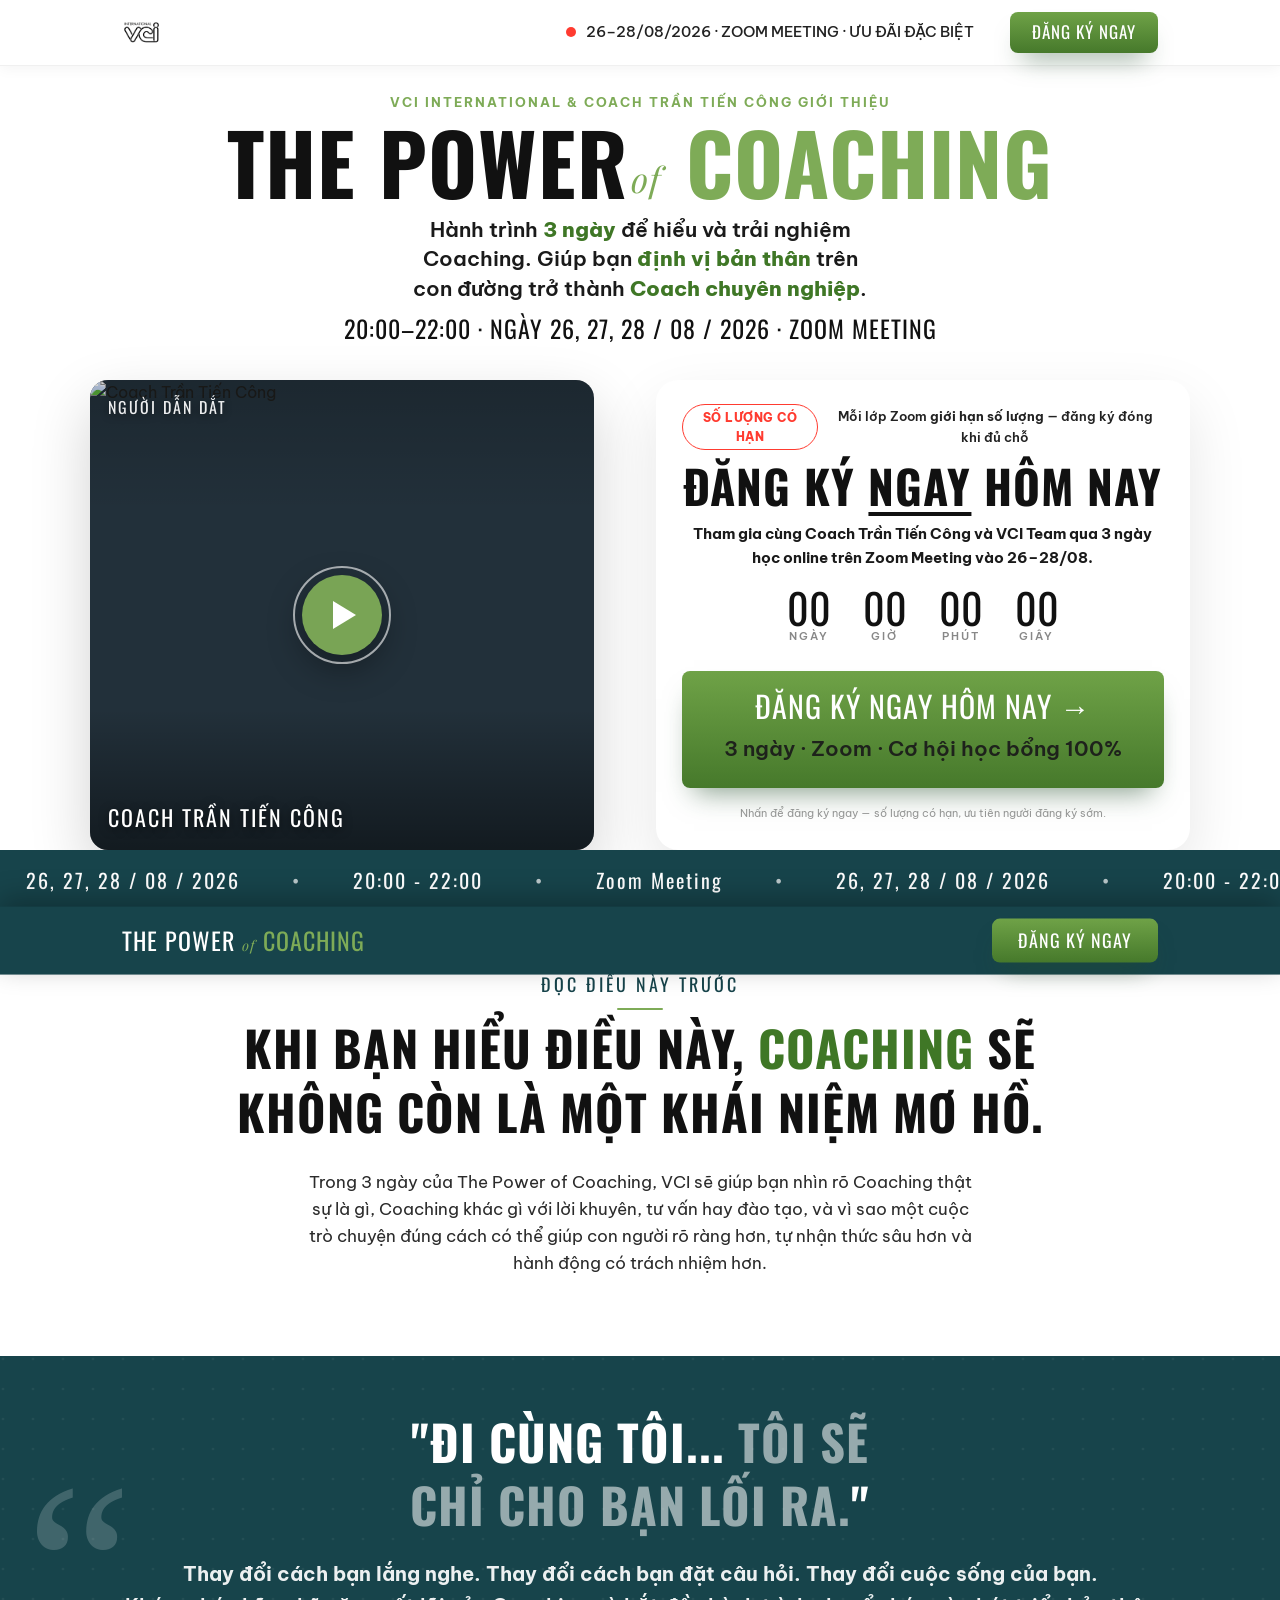
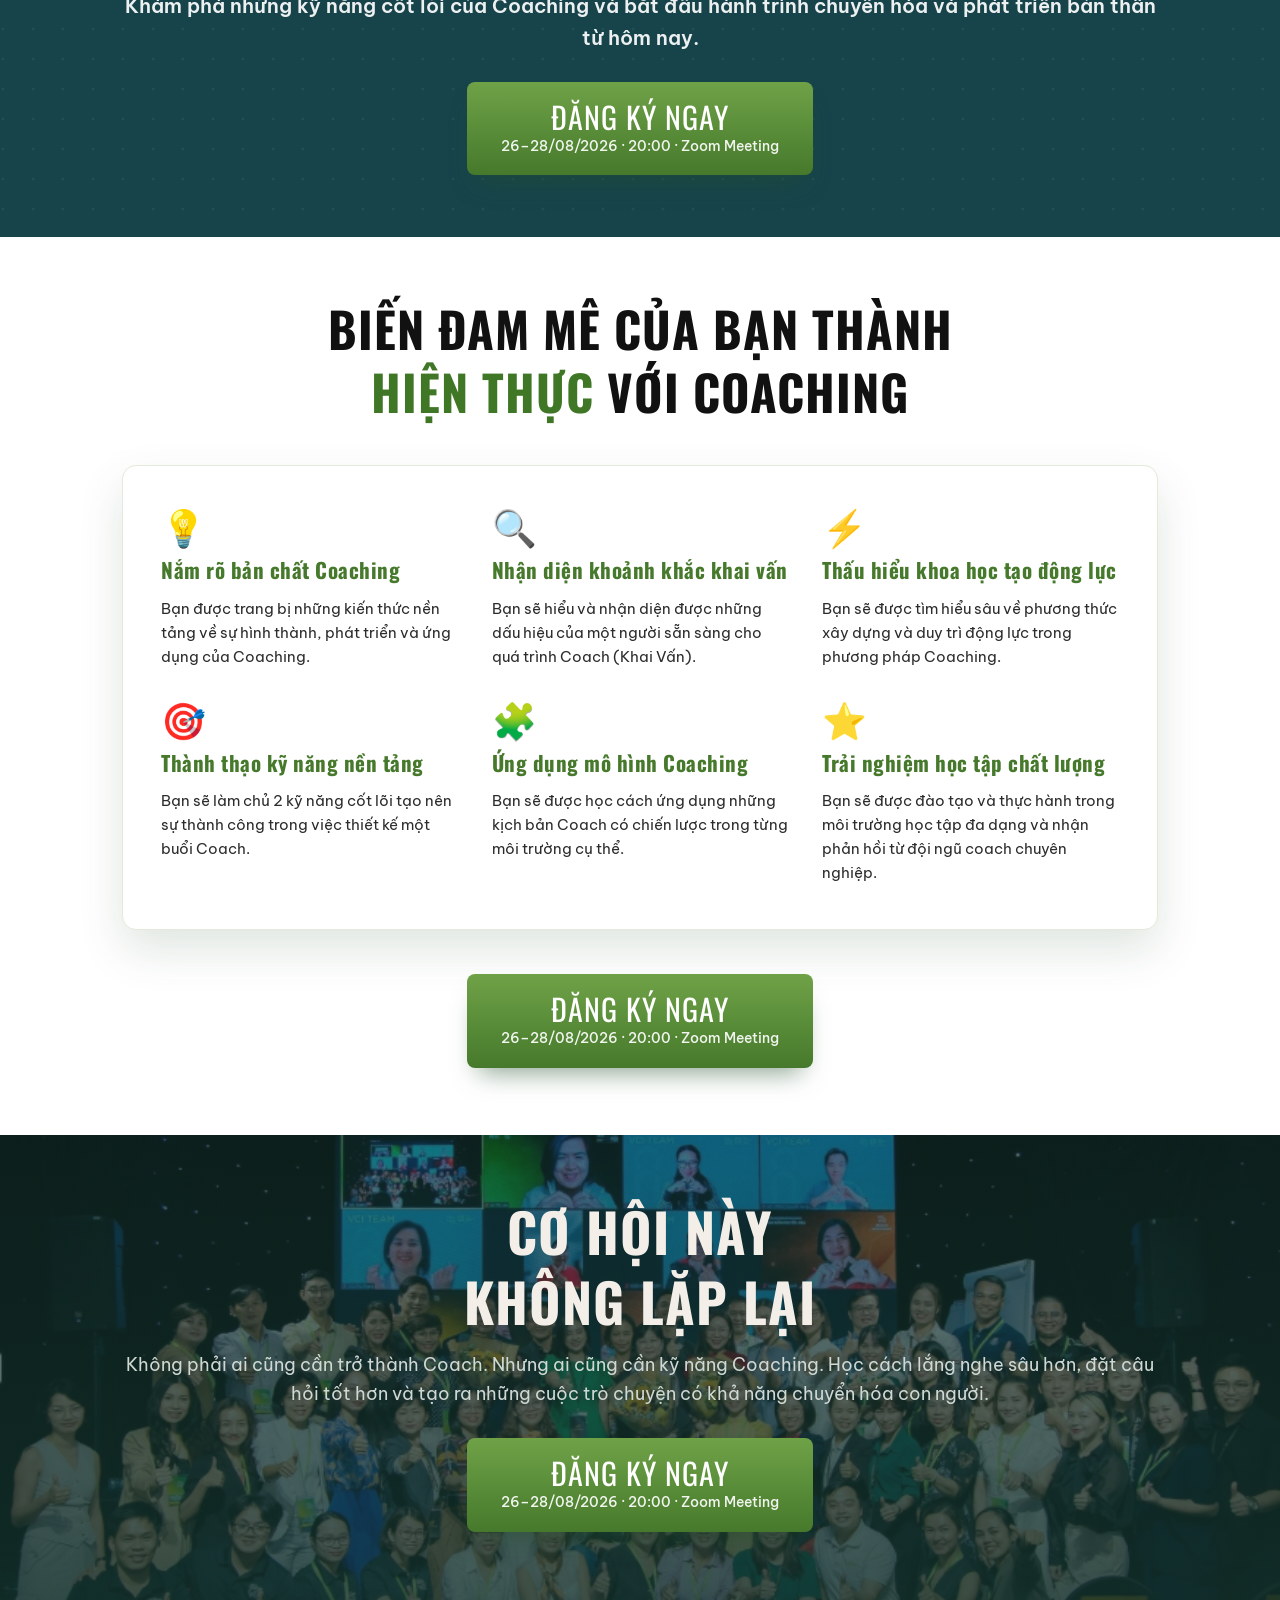
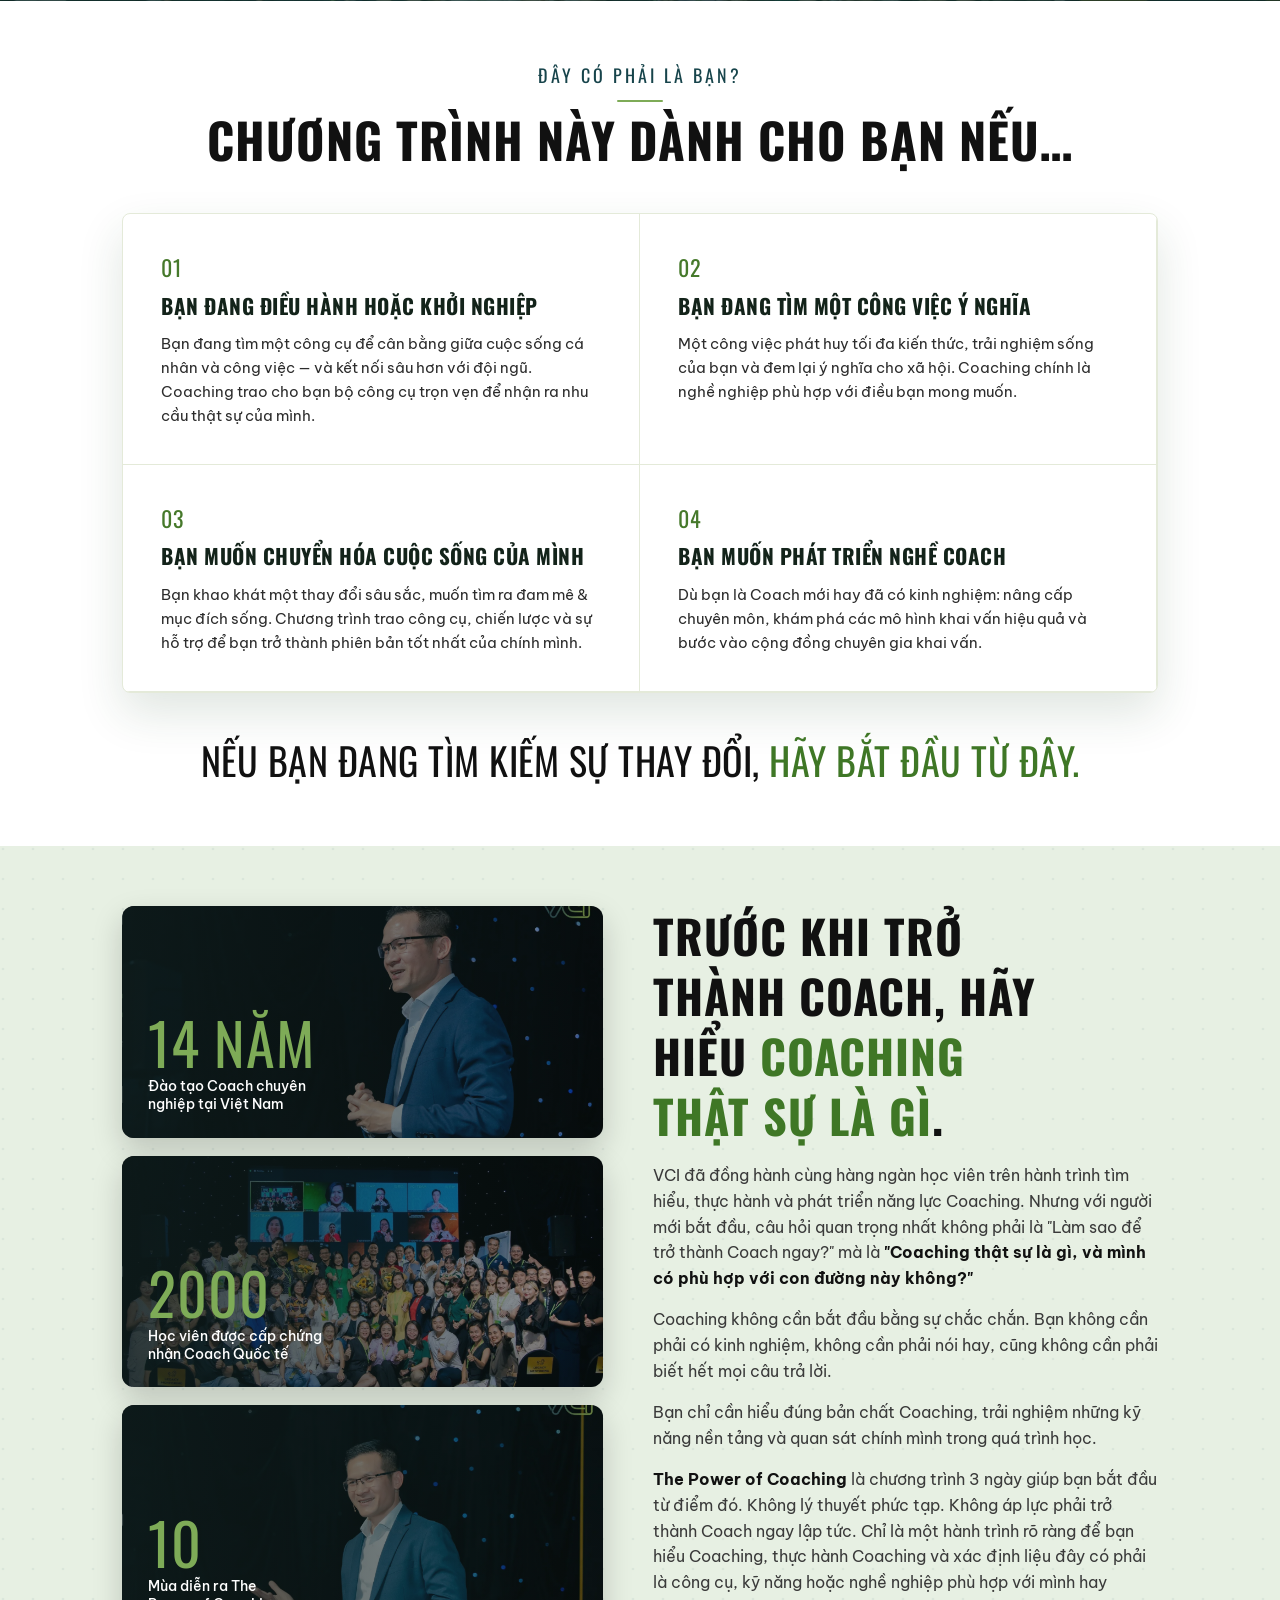
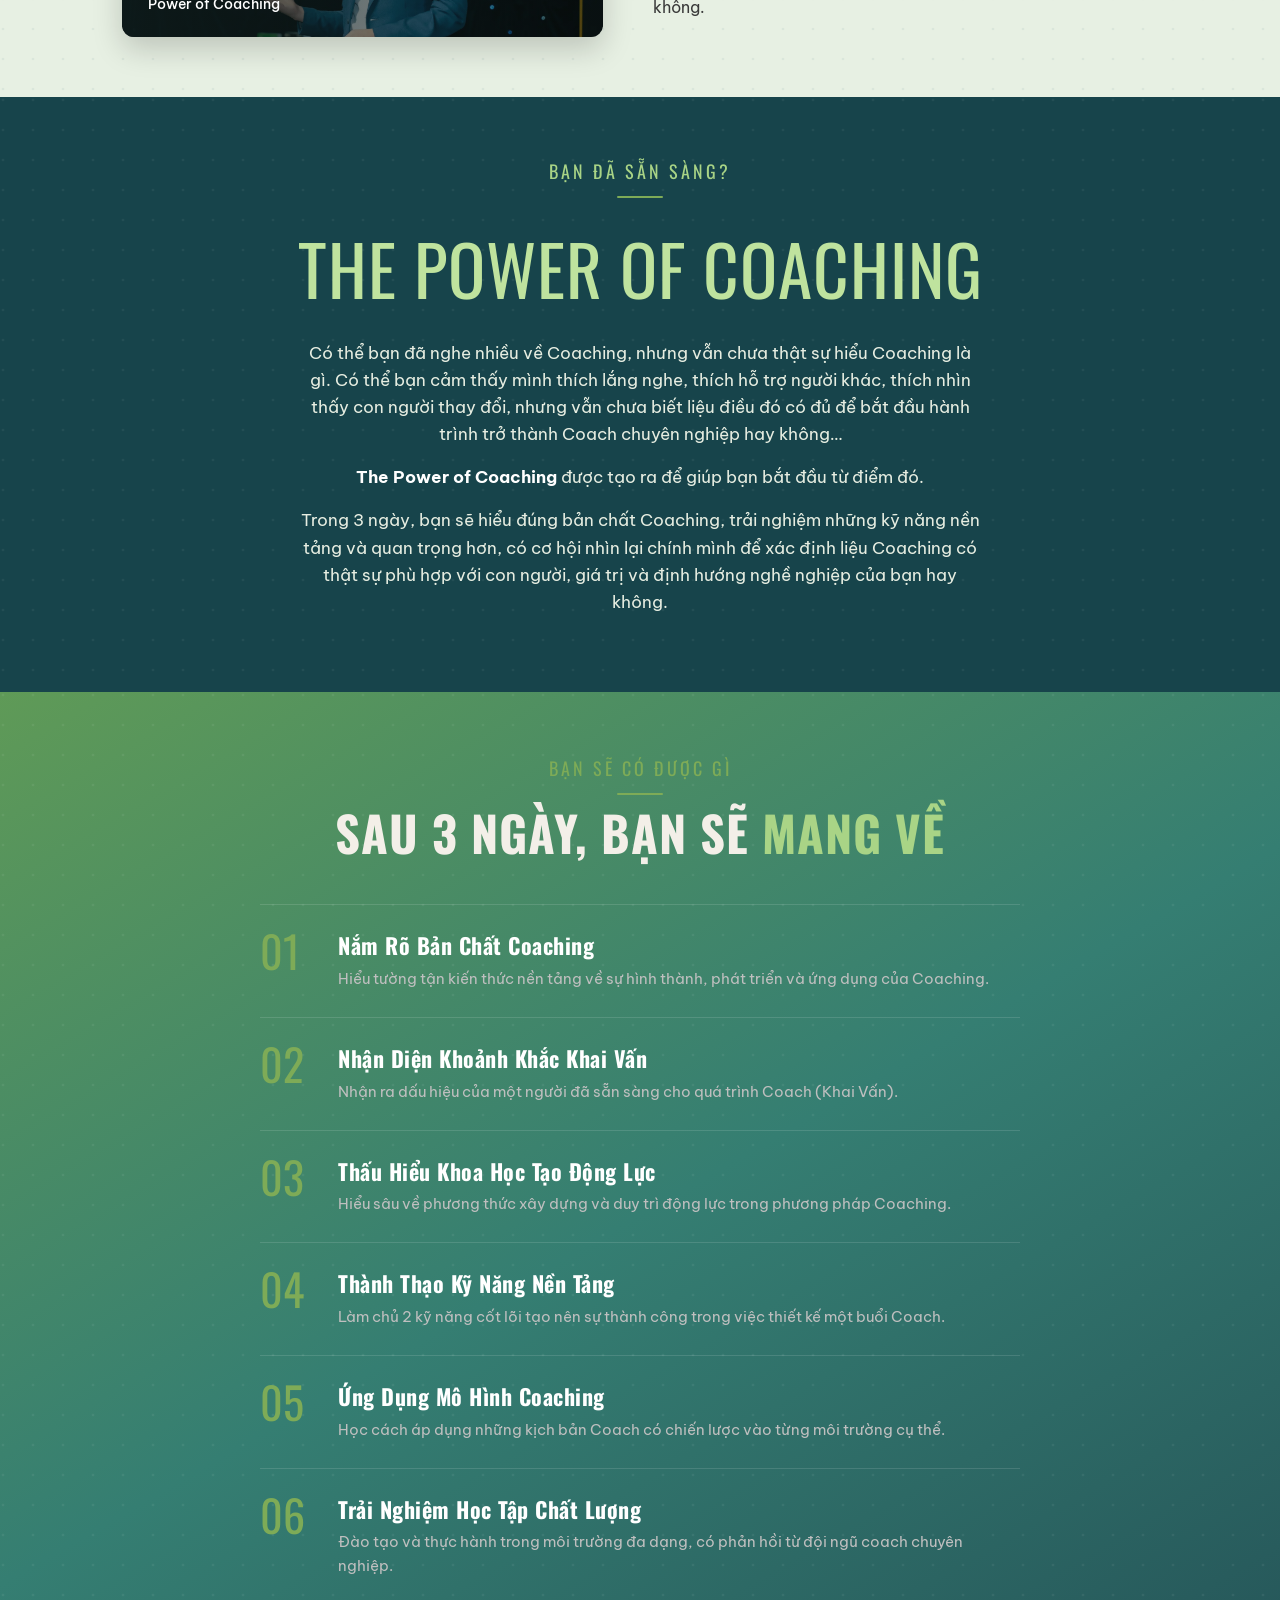
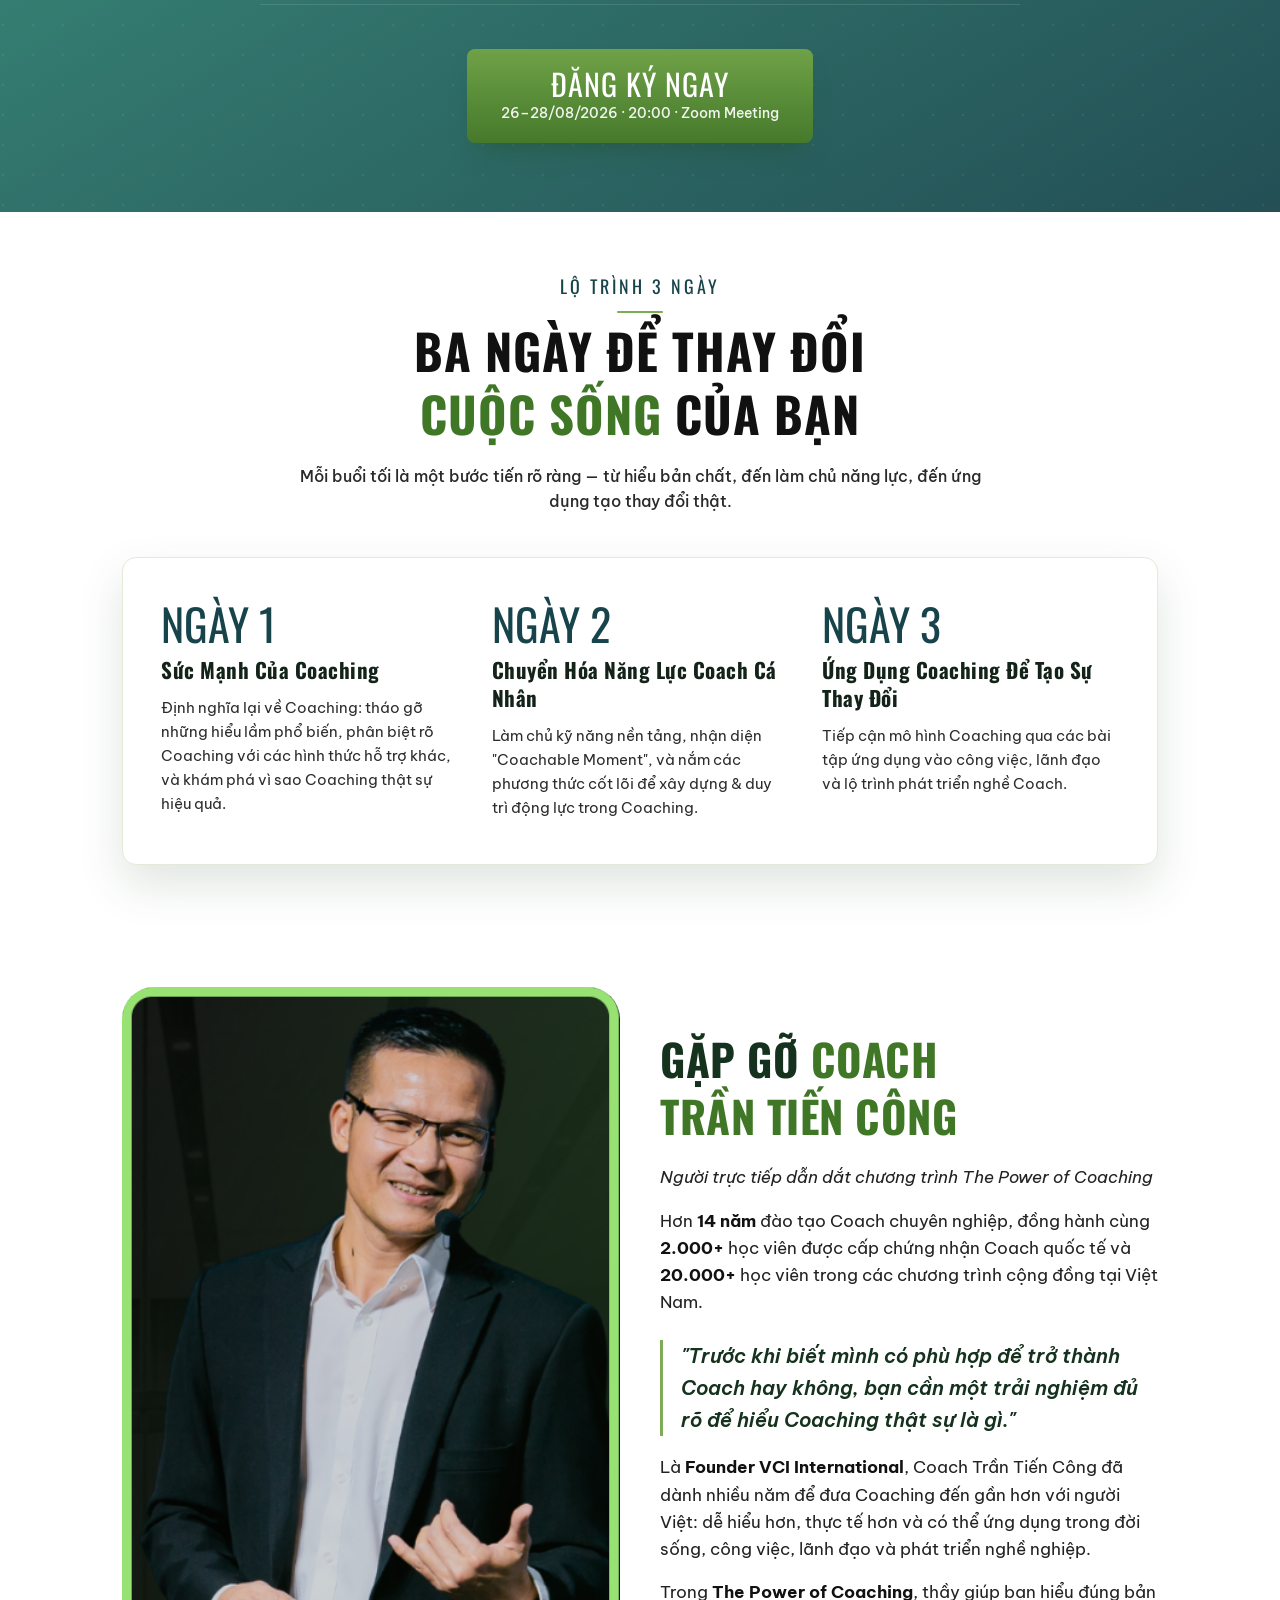
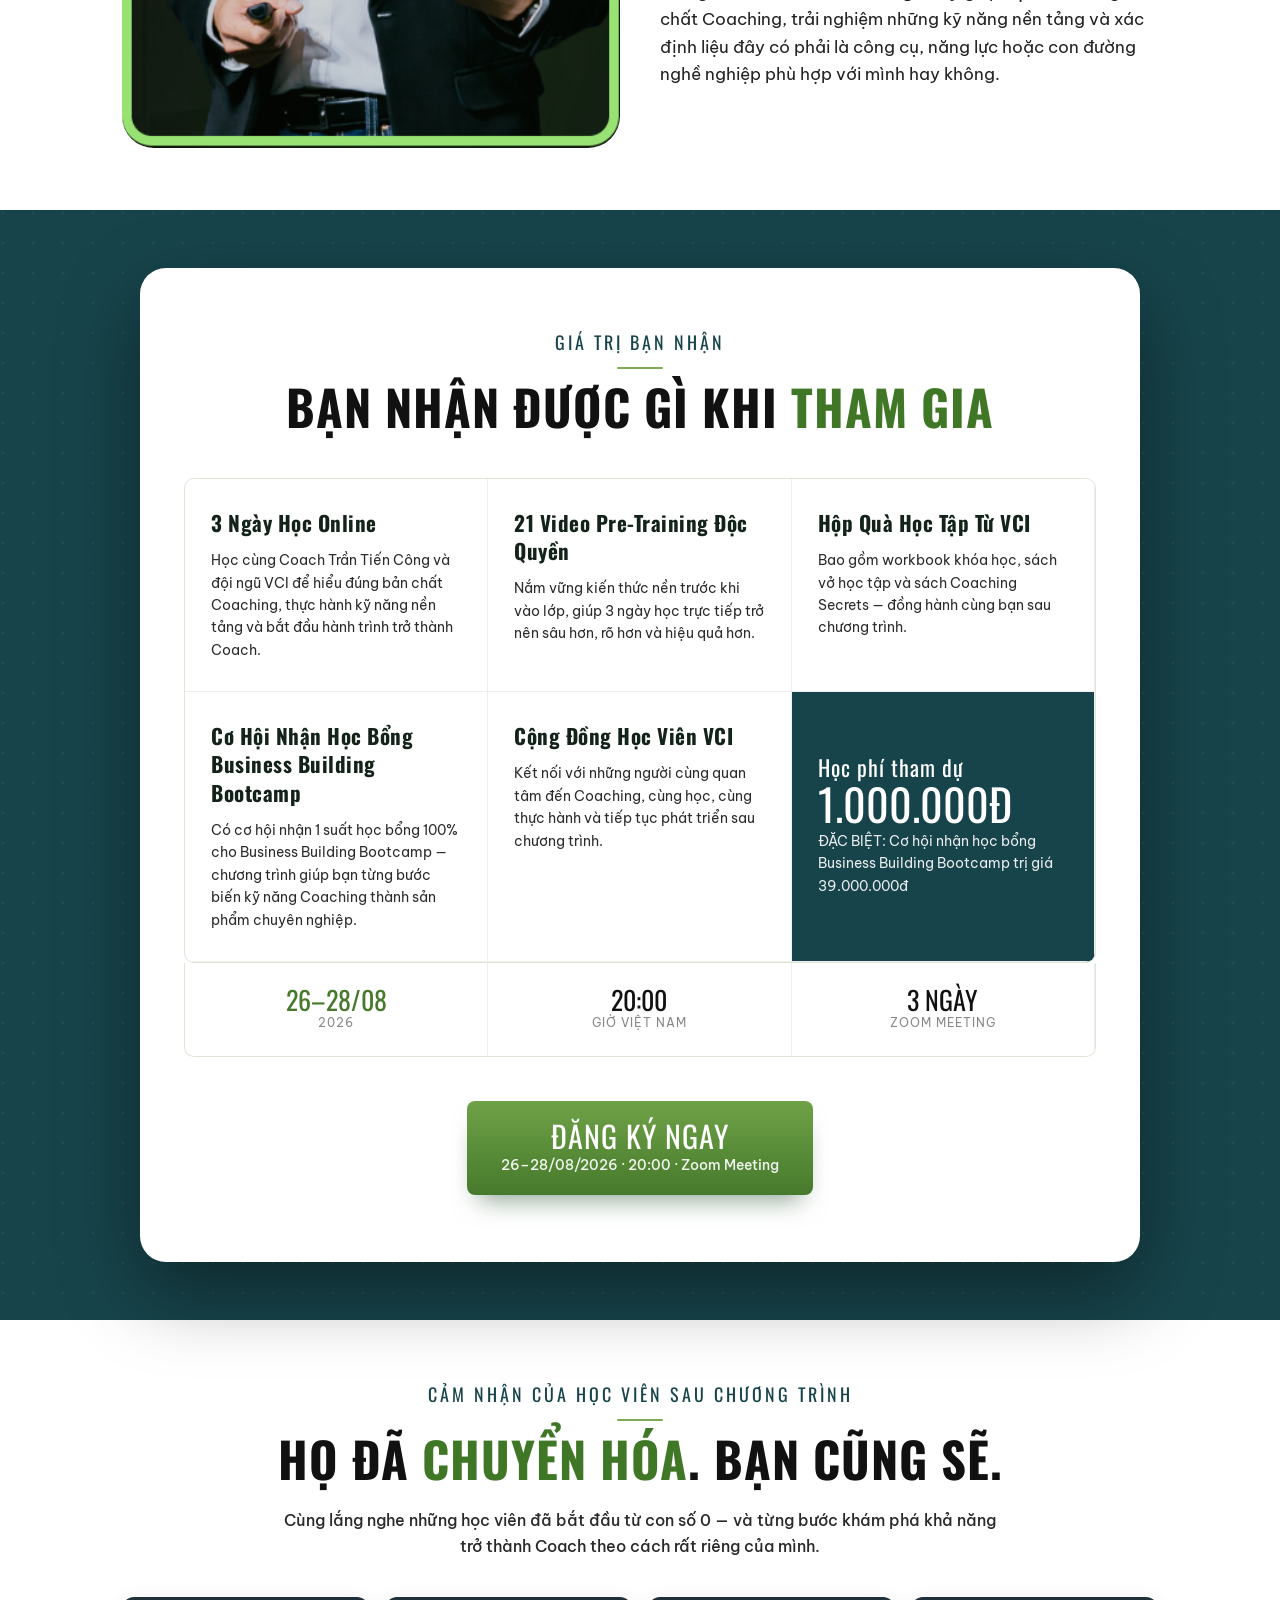
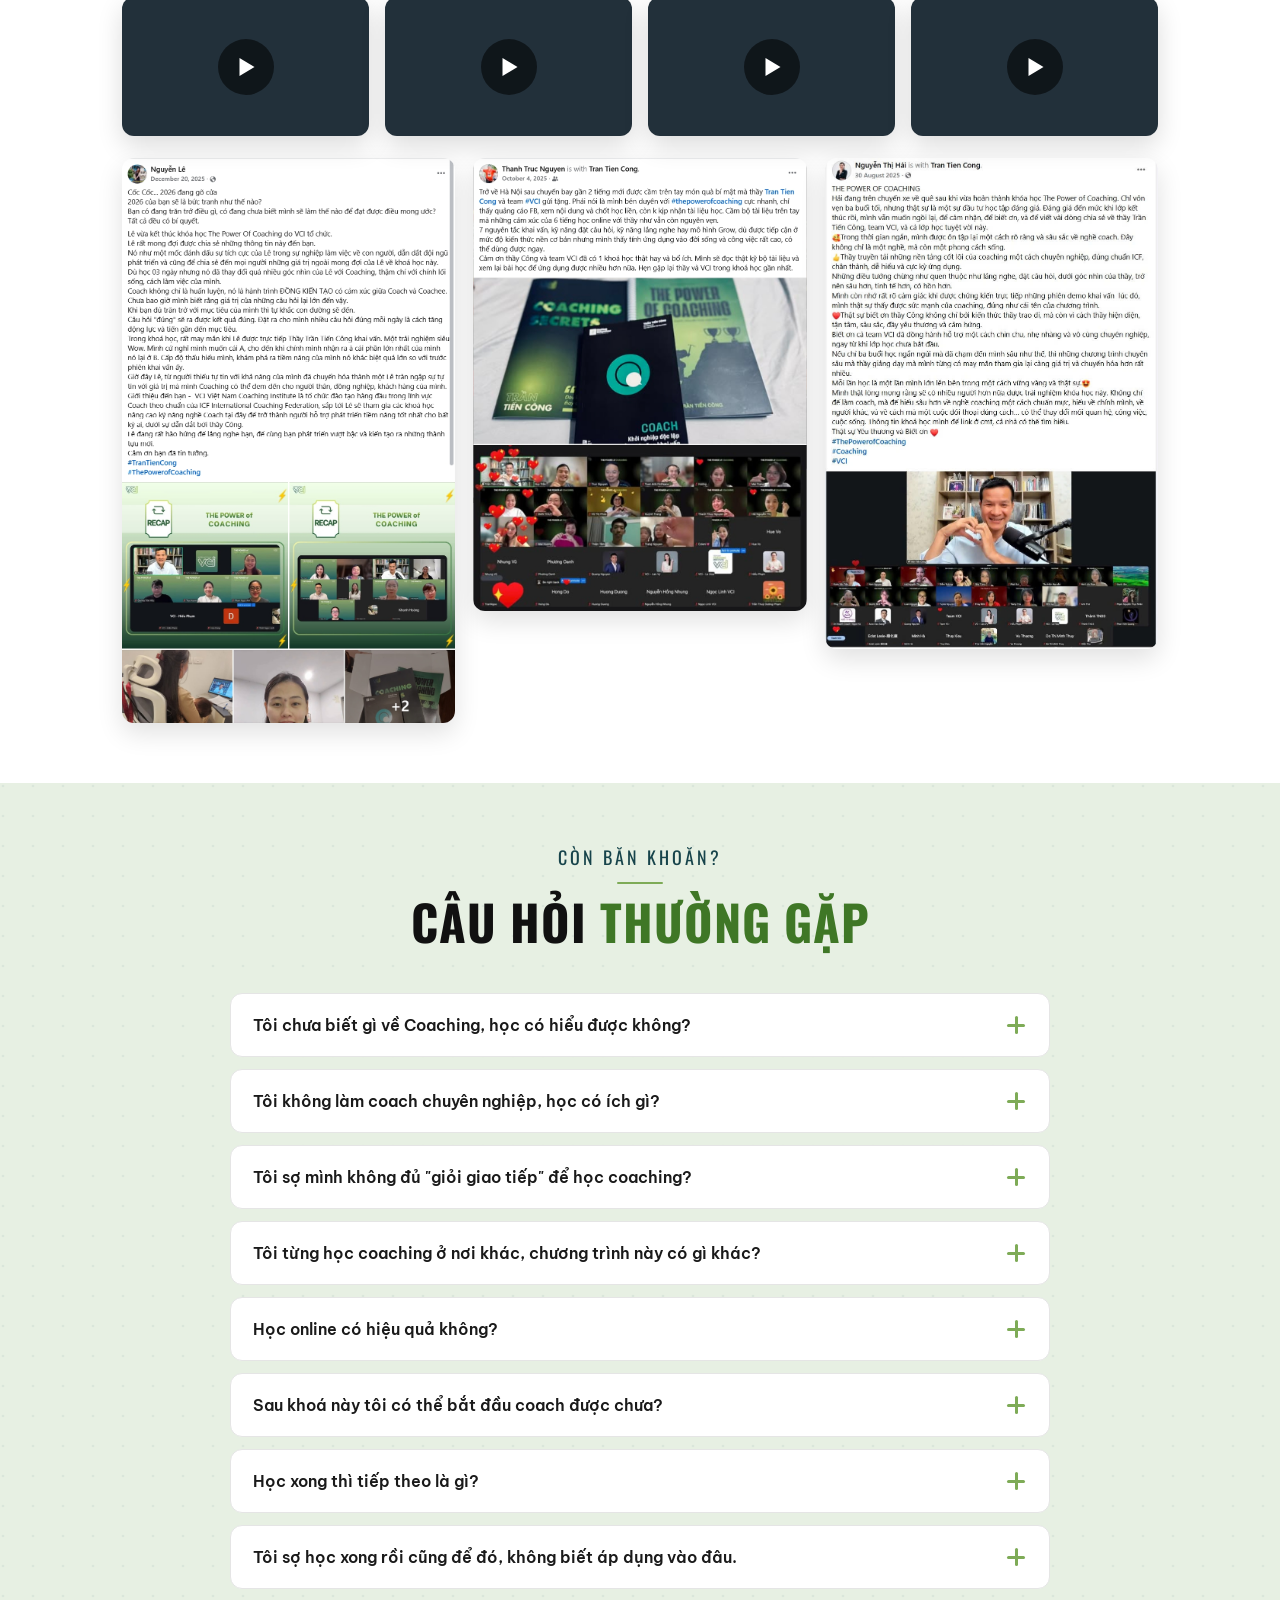
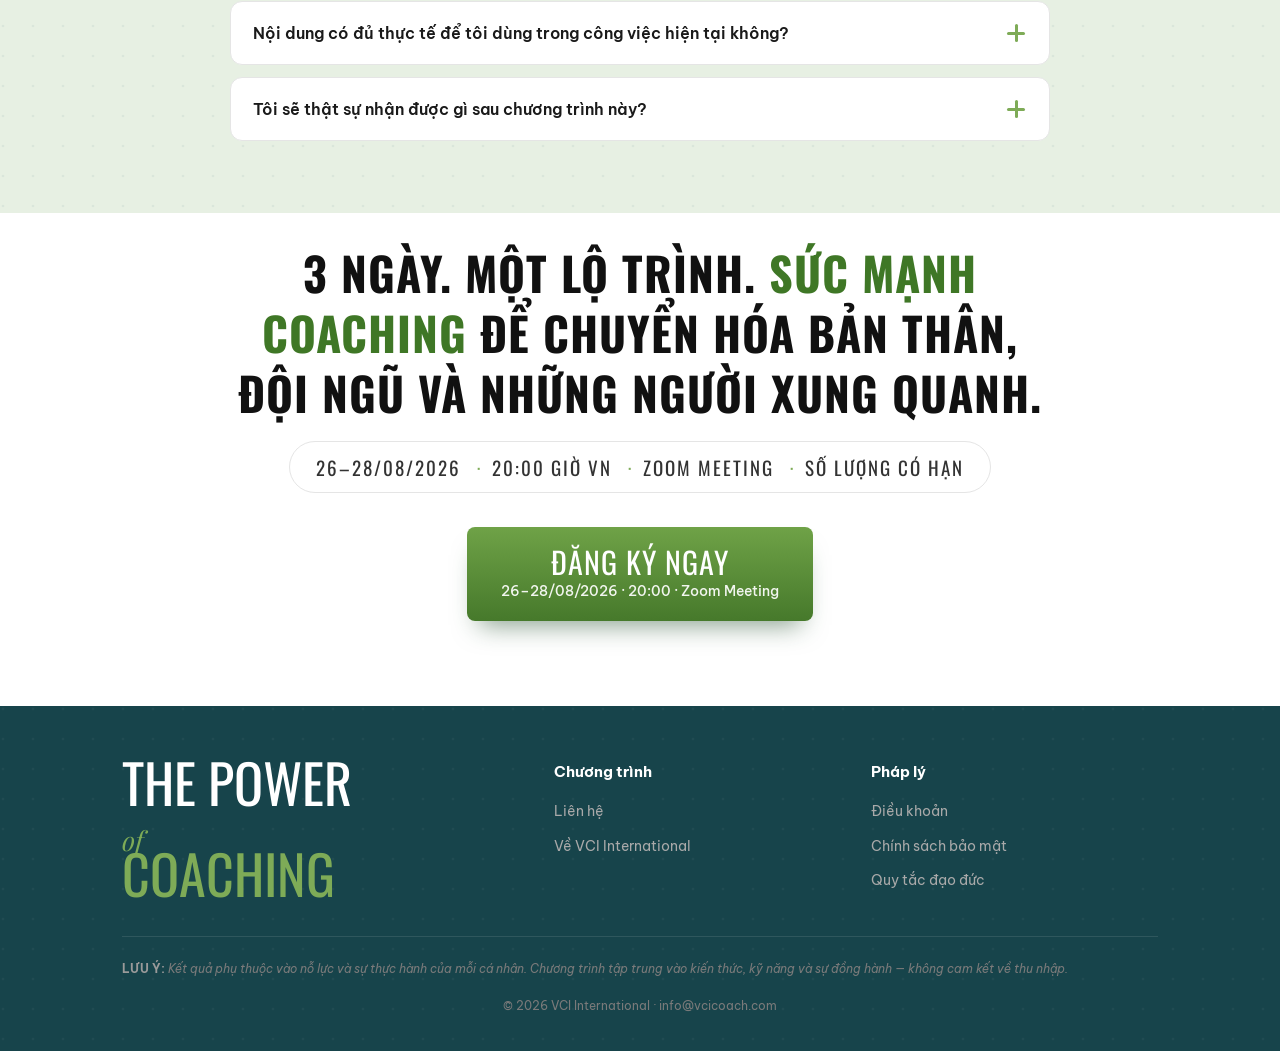
==== commit ab95a49e: "Update index.html Cập nhật ngày TPOC tháng 8/2026" ====
--- a/index.html
+++ b/index.html
@@ -6,7 +6,7 @@
   <meta name="viewport" content="width=device-width, initial-scale=1.0">
   <title>The Power of Coaching 2026 | 3 ngày khám phá sức mạnh Coaching</title>
   <meta name="description"
-    content="Hành trình 3 ngày (24–26/06/2026, Zoom) cùng Coach Trần Tiến Công khám phá sức mạnh Coaching để chuyển hóa bản thân, đội ngũ và những người xung quanh. Cơ hội học bổng Bootcamp 39 triệu.">
+    content="Hành trình 3 ngày (26–28/08/2026, Zoom Meeting) cùng Coach Trần Tiến Công khám phá sức mạnh Coaching để chuyển hóa bản thân, đội ngũ và những người xung quanh. Cơ hội học bổng Bootcamp 39 triệu.">
   <meta name="theme-color" content="#17444B">
   <link rel="canonical" href="https://tpoc.vcicoach.com/">
   <!-- Open Graph / social share -->
@@ -15,14 +15,14 @@
   <meta property="og:site_name" content="VCI International">
   <meta property="og:title" content="The Power of Coaching 2026 — 3 ngày khám phá sức mạnh Coaching">
   <meta property="og:description"
-    content="Cùng Coach Trần Tiến Công chuyển hóa bản thân, đội ngũ & những người xung quanh. 24–26/06/2026 · Zoom trực tiếp.">
+    content="Cùng Coach Trần Tiến Công chuyển hóa bản thân, đội ngũ & những người xung quanh. 26–28/08/2026 · Zoom Meeting.">
   <meta property="og:image"
     content="https://w.ladicdn.com/s1200x630/5fa4fa2fd5a5b24b34166c66/cover-20260320002606-ukobd.jpeg">
   <meta property="og:locale" content="vi_VN">
   <meta name="twitter:card" content="summary_large_image">
   <meta name="twitter:title" content="The Power of Coaching 2026">
   <meta name="twitter:description"
-    content="3 ngày khám phá sức mạnh Coaching cùng Coach Trần Tiến Công. 24–26/06/2026 · Zoom.">
+    content="3 ngày khám phá sức mạnh Coaching cùng Coach Trần Tiến Công. 26–28/08/2026 · Zoom Meeting.">
   <meta name="twitter:image"
     content="https://w.ladicdn.com/s1200x630/5fa4fa2fd5a5b24b34166c66/cover-20260320002606-ukobd.jpeg">
   <link rel="icon"
@@ -657,7 +657,7 @@
 
     // (2) Content — The Power of Coaching, told in the Meant-for-More sales style.
     window.SITE = {
-      countdownTarget: '2026-06-24T20:00:00+07:00',
+      countdownTarget: '2026-08-26T20:00:00+07:00',
       submitMessage: 'Cảm ơn bạn! Chỗ của bạn đã được ghi nhận. Đội ngũ VCI sẽ liên hệ xác nhận sớm.',
 
       // Hướng mới: MỌI nút điều hướng tới trang đăng ký (không popup)
@@ -679,7 +679,7 @@
         {
           type: 'header',
           logo: './coach-assets/logo.png', alt: 'VCI International',
-          note: '24–26/06/2026 · ZOOM · ƯU ĐÃI ĐẶC BIỆT',
+          note: '26–28/08/2026 · ZOOM MEETING · ƯU ĐÃI ĐẶC BIỆT',
           cta: { label: 'Đăng Ký Ngay', href: '#register' }
         },
 
@@ -688,7 +688,7 @@
           present: 'VCI International & Coach Trần Tiến Công giới thiệu',
           wordmark: { pre: 'the power', accent: 'of', post: 'coaching', brush: './assets/brush.png' },
           sub: 'Hành trình **==3 ngày==** để hiểu và trải nghiệm Coaching. Giúp bạn **==định vị bản thân==** trên con đường trở thành **==Coach chuyên nghiệp==**.',
-          date: '20:00–22:00 · NGÀY 24, 25, 26 / 06 / 2026 · ZOOM',
+          date: '20:00–22:00 · NGÀY 26, 27, 28 / 08 / 2026 · ZOOM MEETING',
           image: img('760x900', 'cover-20260320002606-ukobd.jpeg'),
           imageAlt: 'Coach Trần Tiến Công',
           video: '1oVJfROmjhM',
@@ -700,13 +700,13 @@
           form: {
             demand: { pill: 'Số lượng có hạn', text: 'Mỗi lớp Zoom **giới hạn số lượng** — đăng ký đóng khi đủ chỗ' },
             heading: 'ĐĂNG KÝ <u>NGAY</u> HÔM NAY',
-            join: 'Tham gia cùng Coach Trần Tiến Công và VCI Team qua 3 ngày học online trên Zoom vào 24–26/06.',
+            join: 'Tham gia cùng Coach Trần Tiến Công và VCI Team qua 3 ngày học online trên Zoom Meeting vào 26–28/08.',
             cta: { label: 'Đăng Ký Ngay Hôm Nay →', sub: '3 ngày · Zoom · Cơ hội học bổng 100%', href: '#dang-ky' },
             note: 'Nhấn để đăng ký ngay — số lượng có hạn, ưu tiên người đăng ký sớm.'
           }
         },
 
-        { type: 'marquee', items: ['24, 25, 26 / 06 / 2026', '20:00 - 22:00', 'Zoom virtual'] },
+        { type: 'marquee', items: ['26, 27, 28 / 08 / 2026', '20:00 - 22:00', 'Zoom Meeting'] },
 
         {
           type: 'prose', pattern: true, kicker: 'Đọc điều này trước',
@@ -720,7 +720,7 @@
           type: 'quote', edge: true,
           text: 'Đi cùng tôi...', dim: 'tôi sẽ chỉ cho bạn lối ra.',
           caption: '<b>Thay đổi cách bạn lắng nghe. Thay đổi cách bạn đặt câu hỏi. Thay đổi cuộc sống của bạn.</b><br>Khám phá những kỹ năng cốt lõi của Coaching và bắt đầu hành trình chuyển hóa và phát triển bản thân từ hôm nay.',
-          cta: { label: 'Đăng Ký Ngay', sub: '24–26/06/2026 · 20:00 · Zoom trực tiếp' }
+          cta: { label: 'Đăng Ký Ngay', sub: '26–28/08/2026 · 20:00 · Zoom Meeting' }
         },
 
         {
@@ -733,7 +733,7 @@
             { icon: '🧩', h: 'Ứng dụng mô hình Coaching', p: 'Bạn sẽ được học cách ứng dụng những kịch bản Coach có chiến lược trong từng môi trường cụ thể.' },
             { icon: '⭐', h: 'Trải nghiệm học tập chất lượng', p: 'Bạn sẽ được đào tạo và thực hành trong môi trường học tập đa dạng và nhận phản hồi từ đội ngũ coach chuyên nghiệp.' }
           ],
-          cta: { label: 'Đăng Ký Ngay', sub: '24–26/06/2026 · 20:00 · Zoom trực tiếp' }
+          cta: { label: 'Đăng Ký Ngay', sub: '26–28/08/2026 · 20:00 · Zoom Meeting' }
         },
 
         {
@@ -742,7 +742,7 @@
           overlay: 'rgba(20,52,46,.58),rgba(20,52,46,.80)',
           title: 'Cơ Hội Này\nKhông Lặp Lại',
           sub: 'Không phải ai cũng cần trở thành Coach. Nhưng ai cũng cần kỹ năng Coaching. Học cách lắng nghe sâu hơn, đặt câu hỏi tốt hơn và tạo ra những cuộc trò chuyện có khả năng chuyển hóa con người.',
-          cta: { label: 'Đăng Ký Ngay', sub: '24–26/06/2026 · 20:00 · Zoom trực tiếp' }
+          cta: { label: 'Đăng Ký Ngay', sub: '26–28/08/2026 · 20:00 · Zoom Meeting' }
         },
 
         {
@@ -792,7 +792,7 @@
             { n: '05', h: 'Ứng Dụng Mô Hình Coaching', p: 'Học cách áp dụng những kịch bản Coach có chiến lược vào từng môi trường cụ thể.' },
             { n: '06', h: 'Trải Nghiệm Học Tập Chất Lượng', p: 'Đào tạo và thực hành trong môi trường đa dạng, có phản hồi từ đội ngũ coach chuyên nghiệp.' }
           ],
-          cta: { label: 'Đăng Ký Ngay', sub: '24–26/06/2026 · 20:00 · Zoom trực tiếp' }
+          cta: { label: 'Đăng Ký Ngay', sub: '26–28/08/2026 · 20:00 · Zoom Meeting' }
         },
 
         {
@@ -828,11 +828,11 @@
           ],
           total: { t: 'Học phí tham dự', price: '1.000.000đ', free: 'ĐẶC BIỆT: Cơ hội nhận học bổng Business Building Bootcamp trị giá 39.000.000đ' },
           dateRow: [
-            { big: '24–26/06', sm: '2026' },
+            { big: '26–28/08', sm: '2026' },
             { big: '20:00', sm: 'Giờ Việt Nam', dark: true },
-            { big: '3 NGÀY', sm: 'Zoom trực tiếp', dark: true }
+            { big: '3 NGÀY', sm: 'Zoom Meeting', dark: true }
           ],
-          cta: { label: 'Đăng Ký Ngay', sub: '24–26/06/2026 · 20:00 · Zoom trực tiếp' }
+          cta: { label: 'Đăng Ký Ngay', sub: '26–28/08/2026 · 20:00 · Zoom Meeting' }
         },
 
         {
@@ -861,8 +861,8 @@
         {
           type: 'finalCta',
           title: '3 Ngày. Một Lộ Trình. ==Sức Mạnh Coaching== Để Chuyển Hóa Bản Thân, Đội Ngũ Và Những Người Xung Quanh.',
-          infoChip: ['24–26/06/2026', '20:00 GIỜ VN', 'ZOOM TRỰC TIẾP', 'SỐ LƯỢNG CÓ HẠN'],
-          cta: { label: 'Đăng Ký Ngay', sub: '24–26/06/2026 · 20:00 · Zoom trực tiếp' }
+          infoChip: ['26–28/08/2026', '20:00 GIỜ VN', 'ZOOM MEETING', 'SỐ LƯỢNG CÓ HẠN'],
+          cta: { label: 'Đăng Ký Ngay', sub: '26–28/08/2026 · 20:00 · Zoom Meeting' }
         },
 
         {
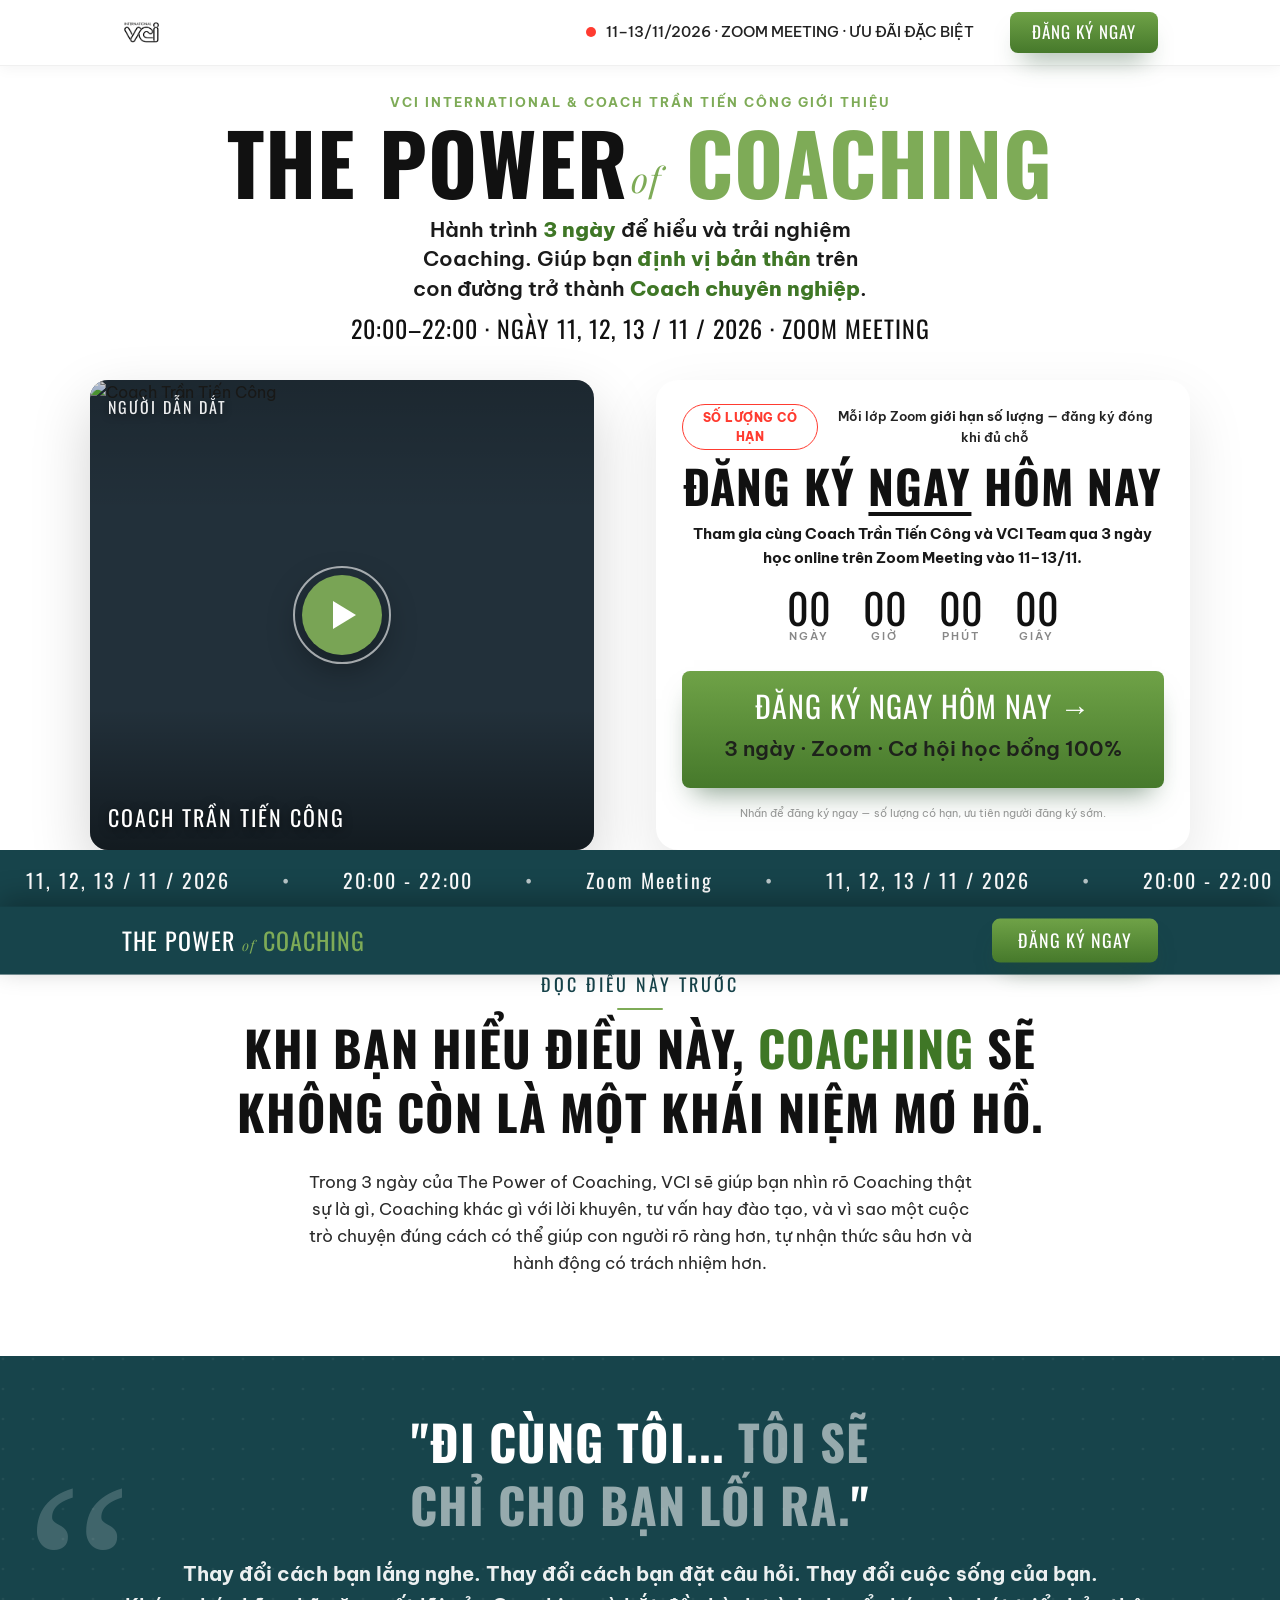
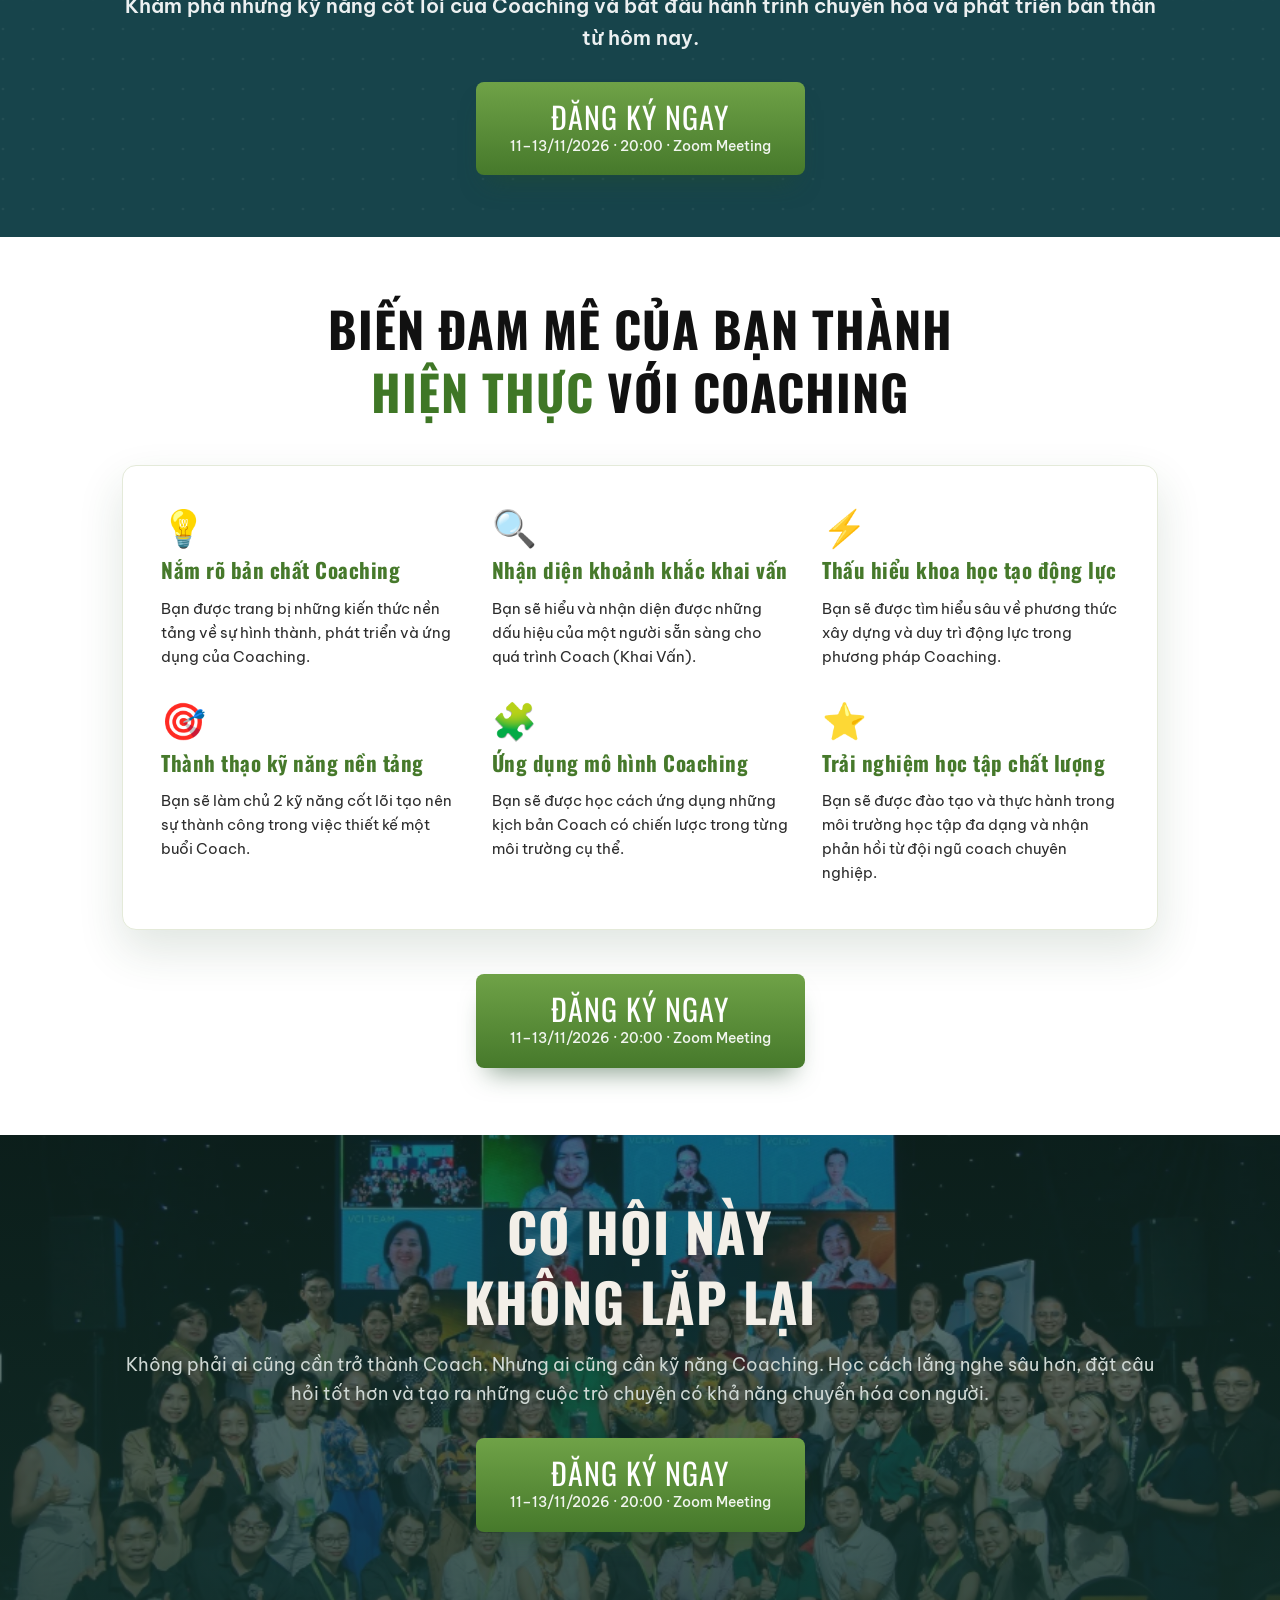
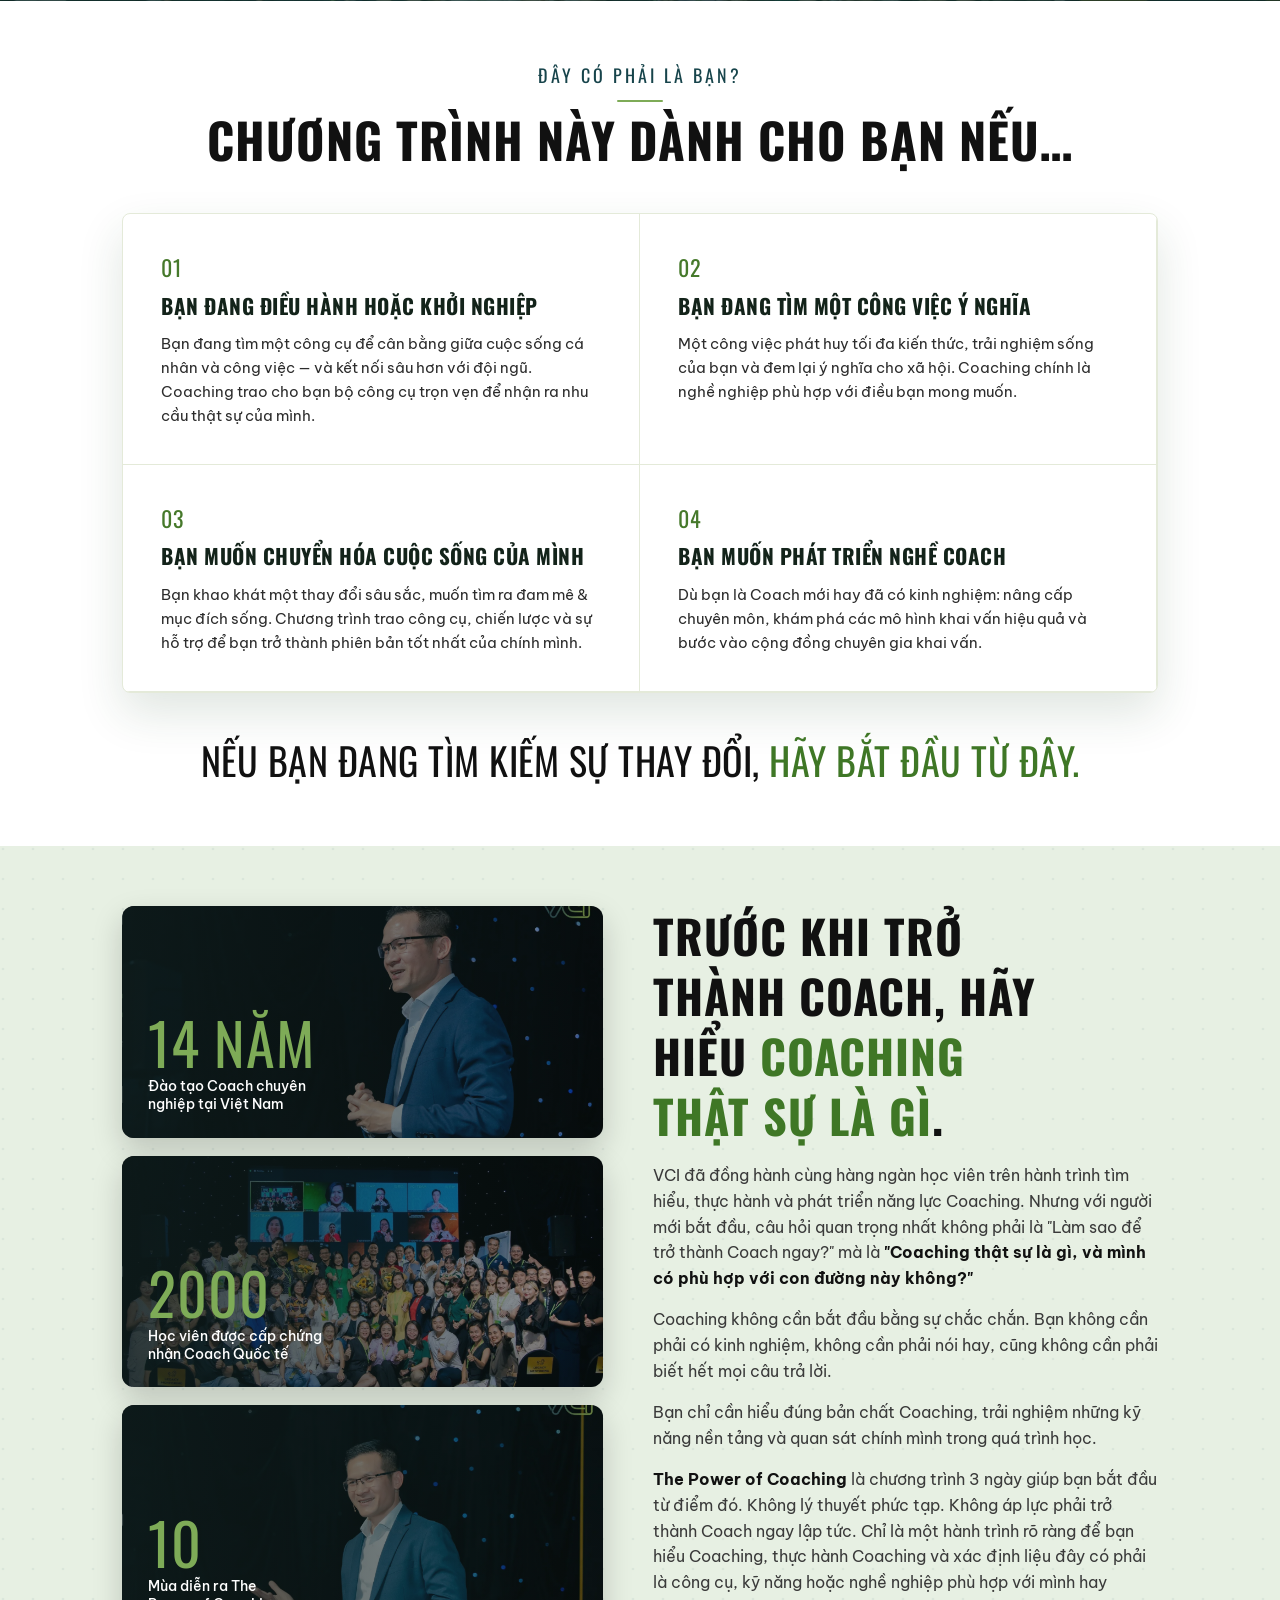
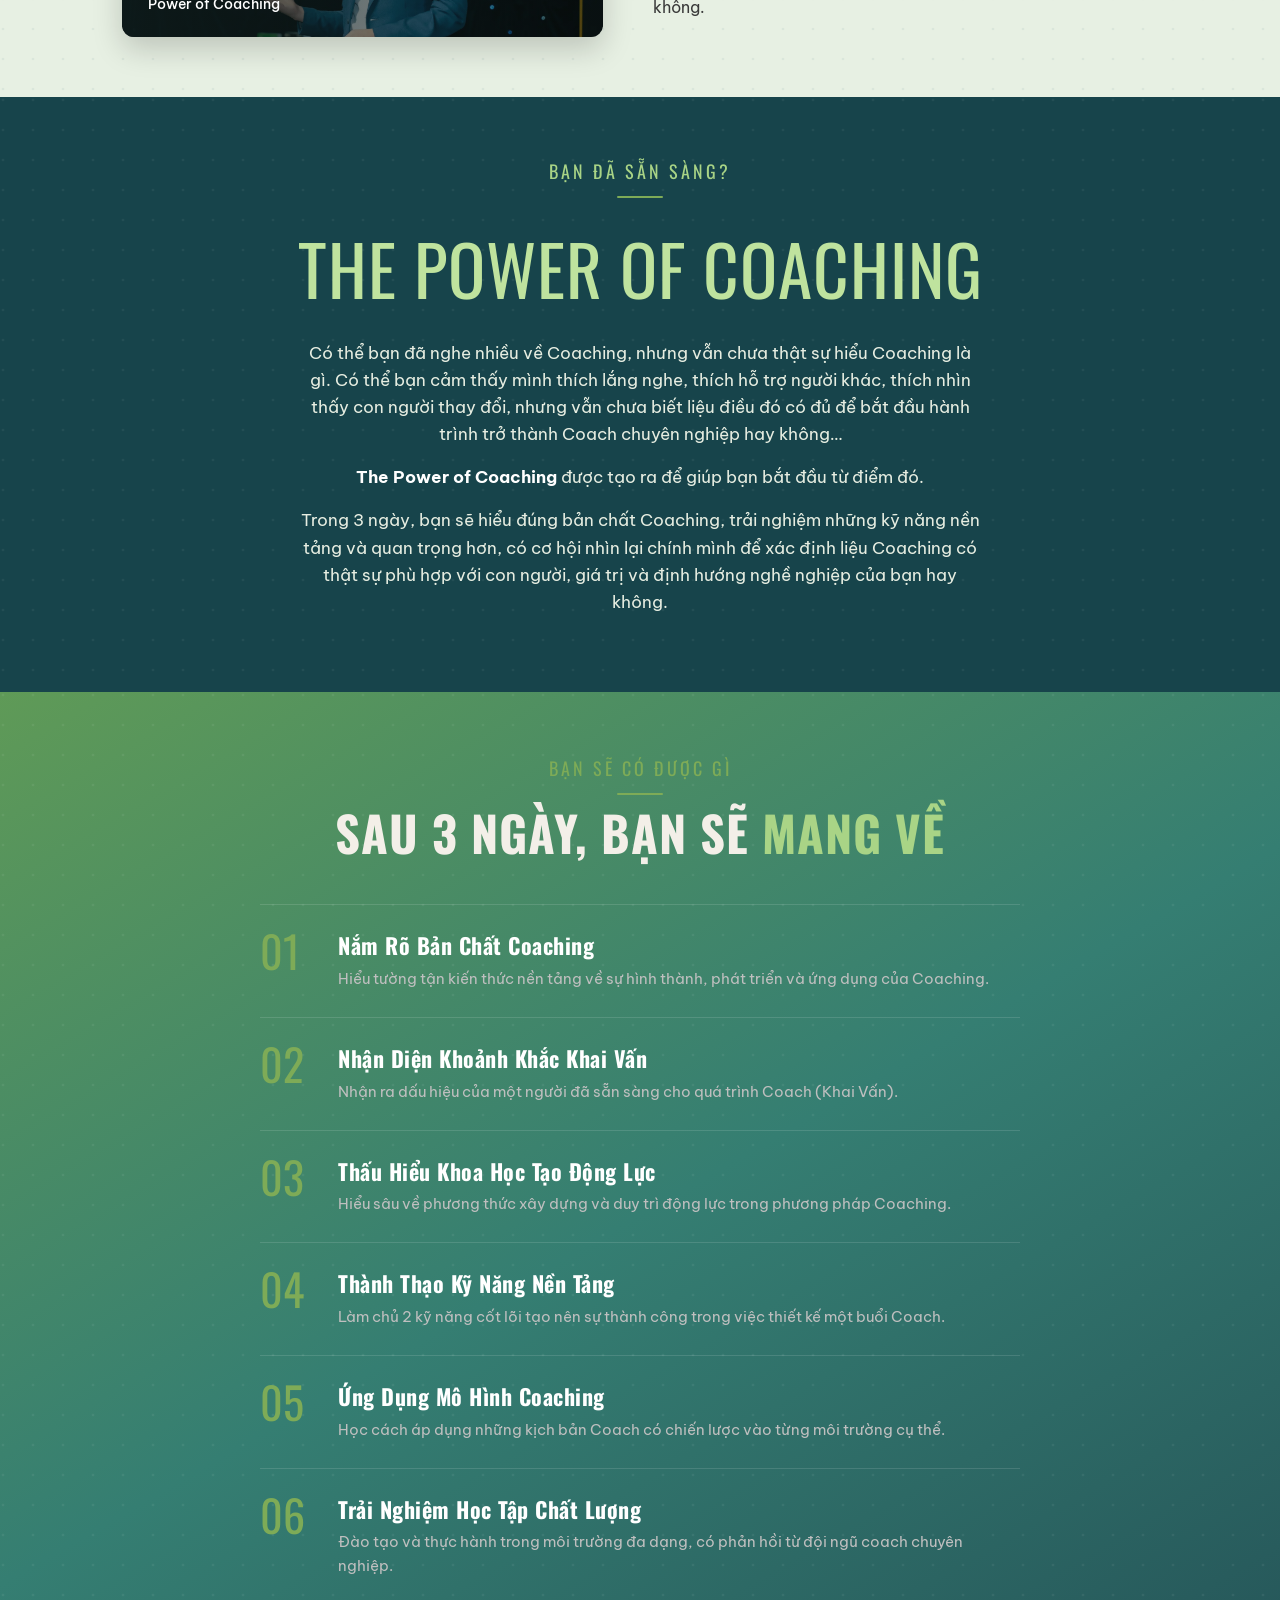
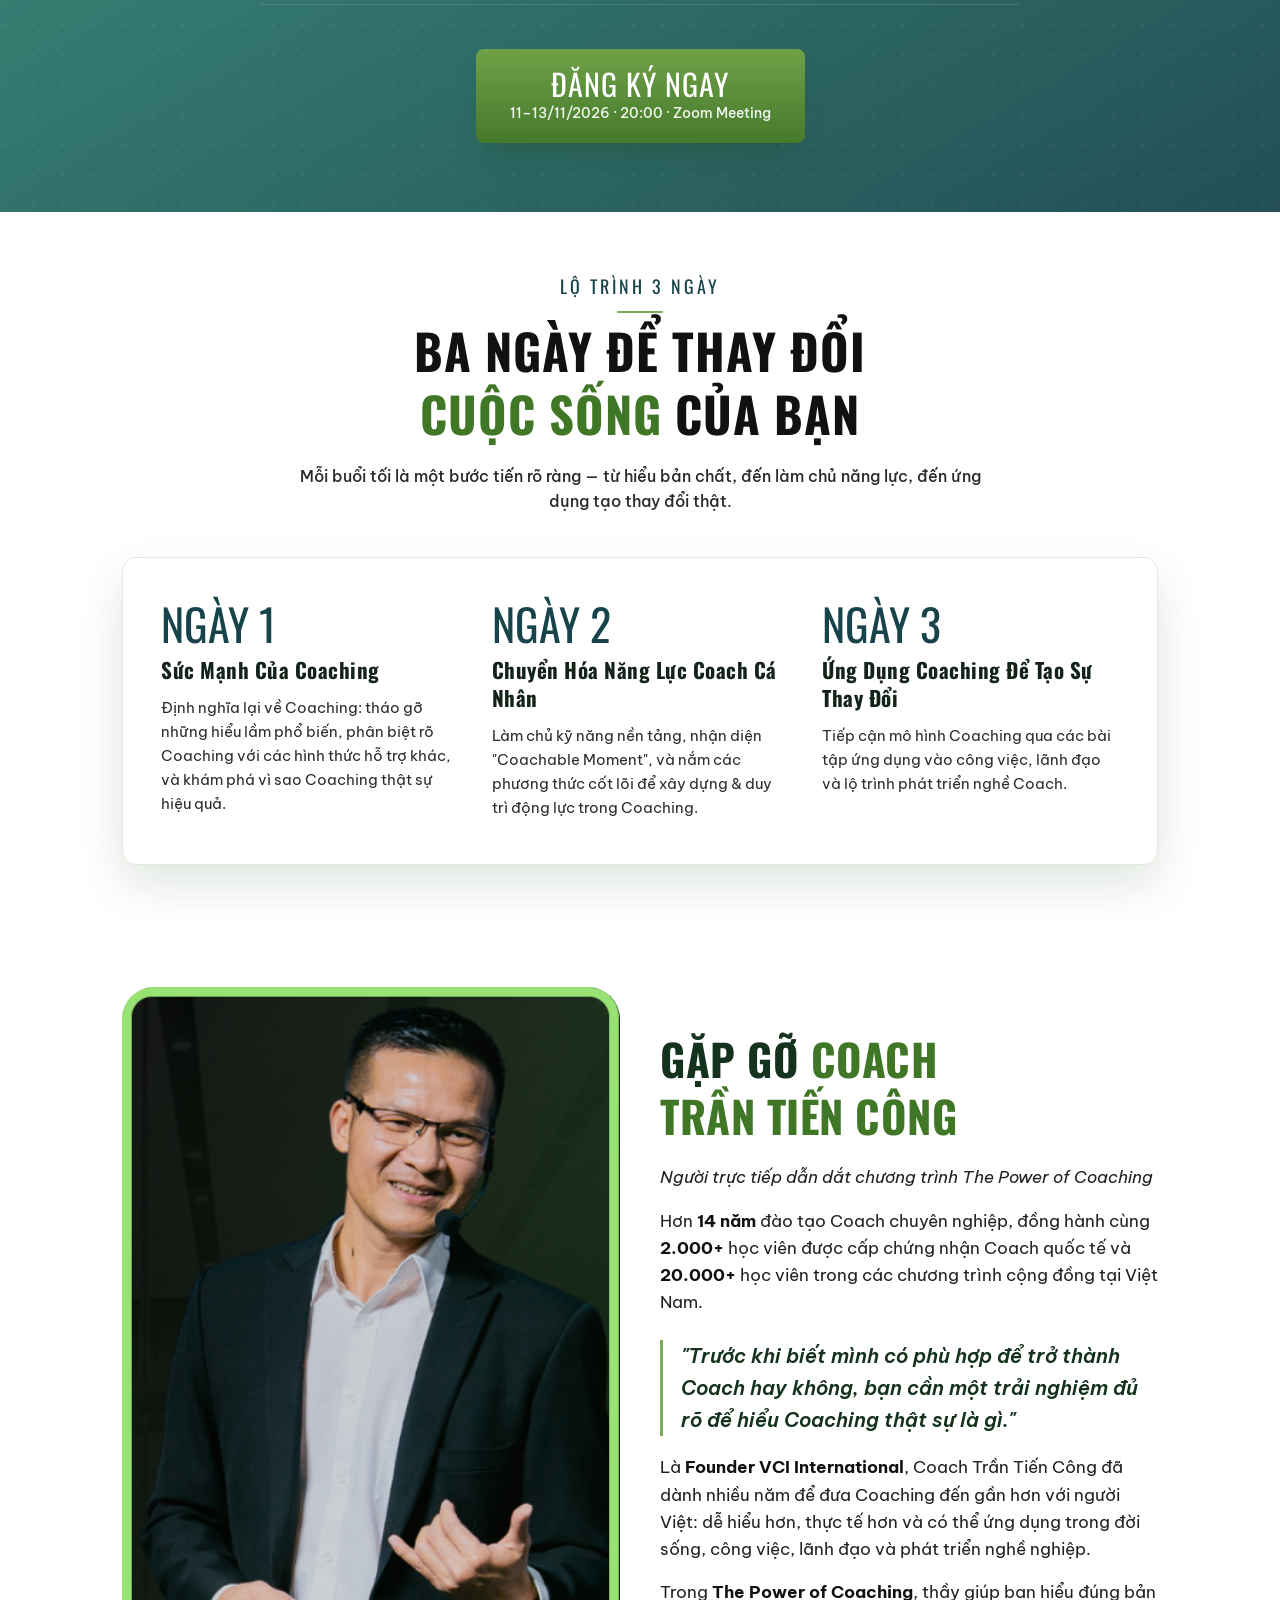
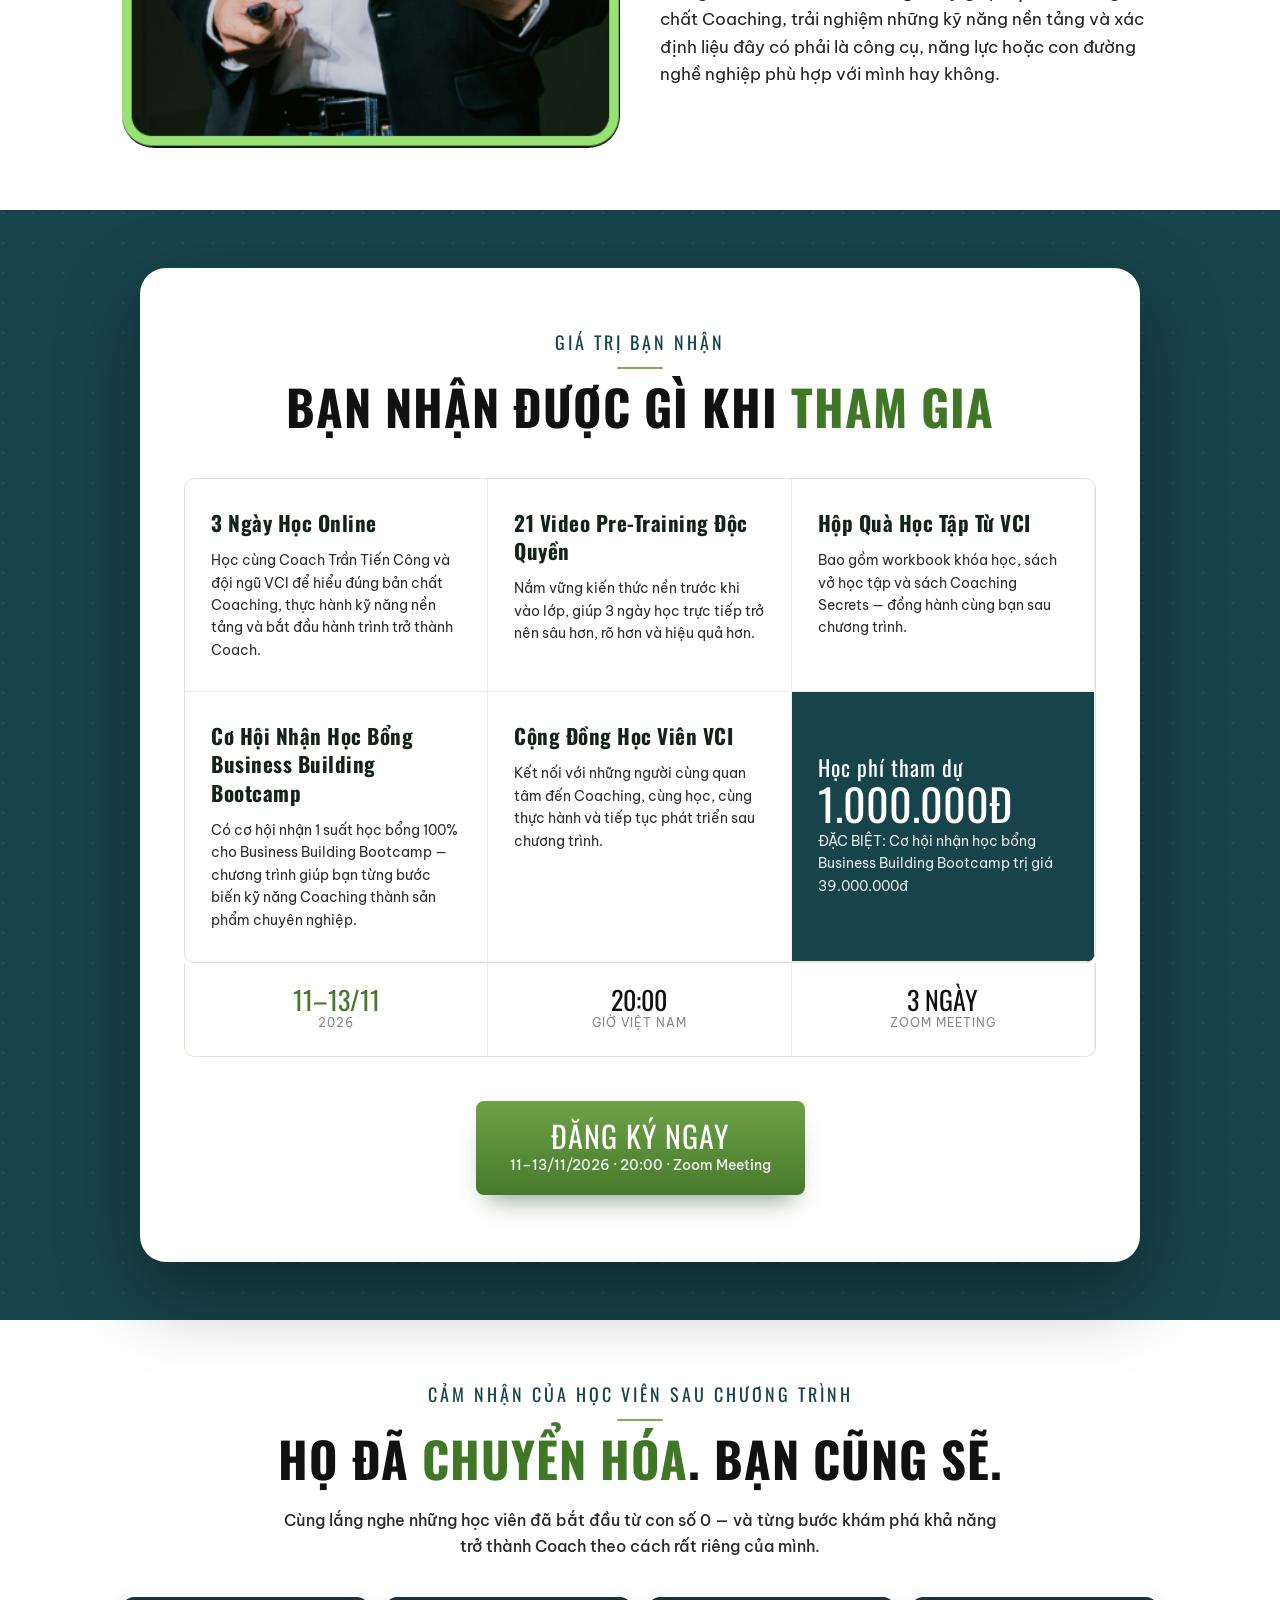
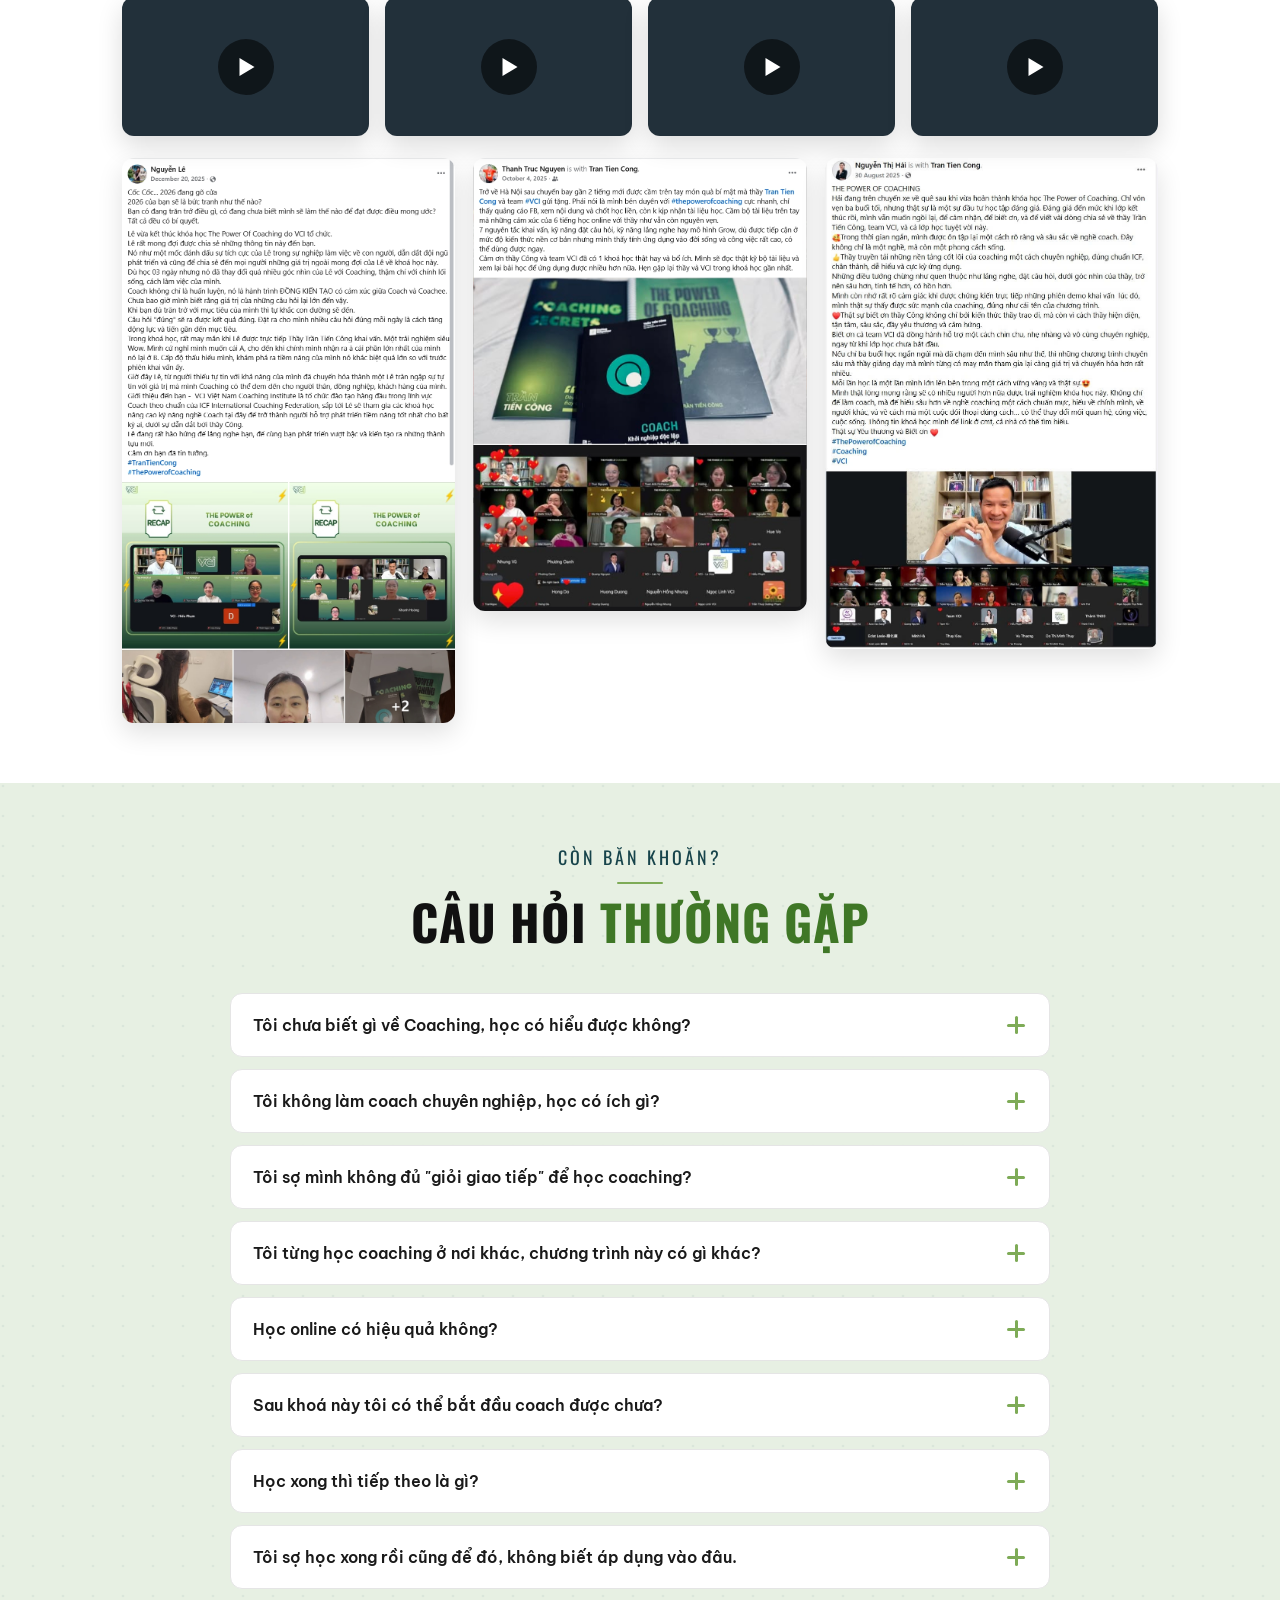
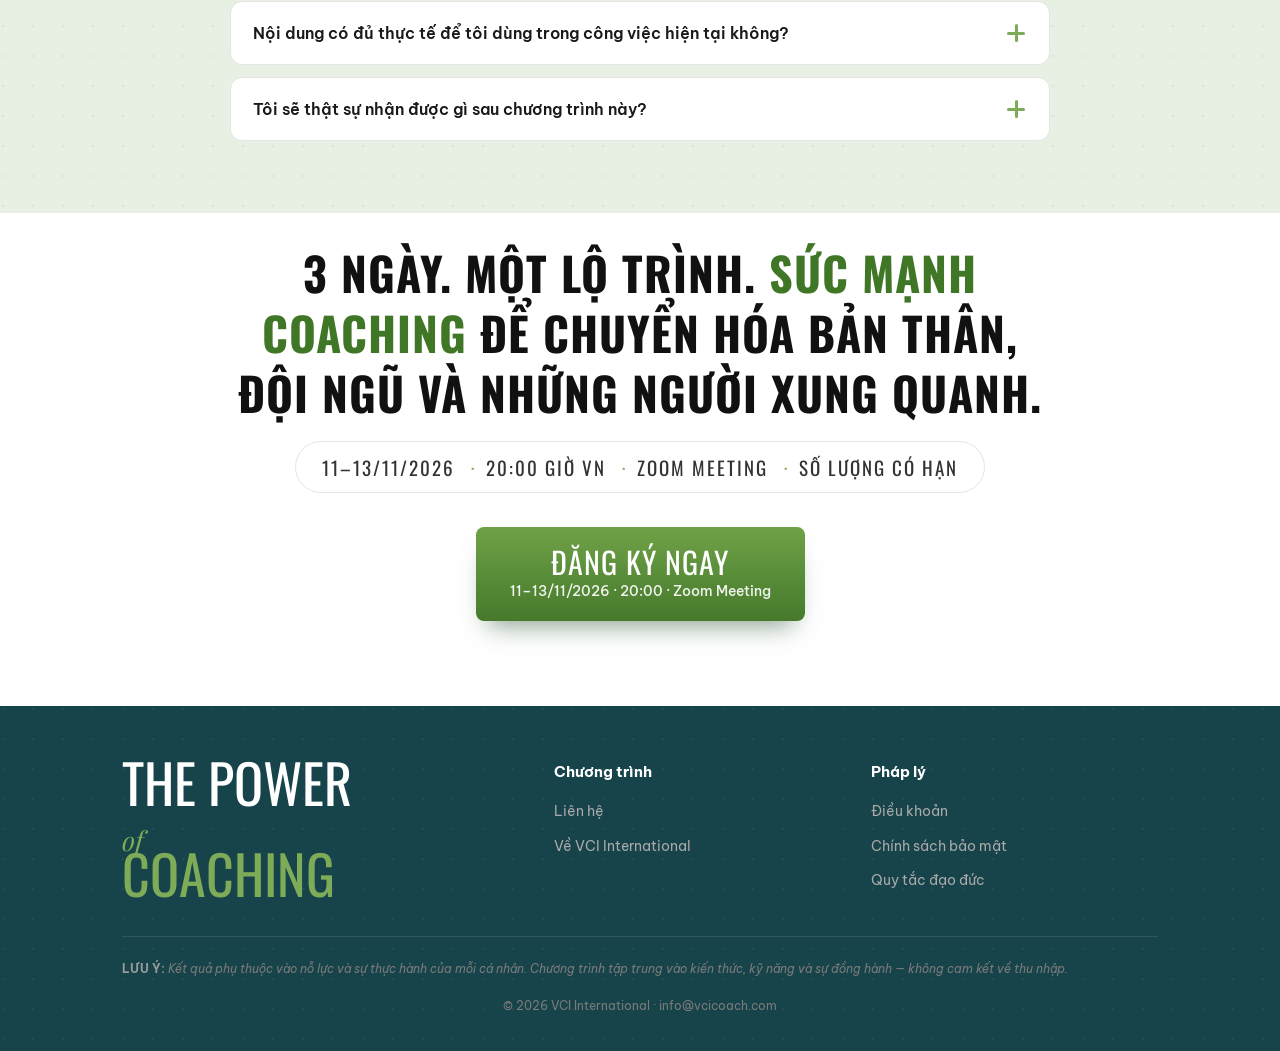
==== commit 15120e2a: "Update index.html" ====
--- a/index.html
+++ b/index.html
@@ -6,7 +6,7 @@
   <meta name="viewport" content="width=device-width, initial-scale=1.0">
   <title>The Power of Coaching 2026 | 3 ngày khám phá sức mạnh Coaching</title>
   <meta name="description"
-    content="Hành trình 3 ngày (26–28/08/2026, Zoom Meeting) cùng Coach Trần Tiến Công khám phá sức mạnh Coaching để chuyển hóa bản thân, đội ngũ và những người xung quanh. Cơ hội học bổng Bootcamp 39 triệu.">
+    content="Hành trình 3 ngày (11–13/11/2026, Zoom Meeting) cùng Coach Trần Tiến Công khám phá sức mạnh Coaching để chuyển hóa bản thân, đội ngũ và những người xung quanh. Cơ hội học bổng Bootcamp 39 triệu.">
   <meta name="theme-color" content="#17444B">
   <link rel="canonical" href="https://tpoc.vcicoach.com/">
   <!-- Open Graph / social share -->
@@ -15,16 +15,21 @@
   <meta property="og:site_name" content="VCI International">
   <meta property="og:title" content="The Power of Coaching 2026 — 3 ngày khám phá sức mạnh Coaching">
   <meta property="og:description"
-    content="Cùng Coach Trần Tiến Công chuyển hóa bản thân, đội ngũ & những người xung quanh. 26–28/08/2026 · Zoom Meeting.">
-  <meta property="og:image"
-    content="https://w.ladicdn.com/s1200x630/5fa4fa2fd5a5b24b34166c66/cover-20260320002606-ukobd.jpeg">
+    content="Hành trình 3 ngày (11–13/11/2026, Zoom Meeting) cùng Coach Trần Tiến Công khám phá sức mạnh Coaching để chuyển hóa bản thân, đội ngũ và những người xung quanh. Cơ hội học bổng Bootcamp 39 triệu.">
+  <meta property="og:image" content="https://tpoc.vcicoach.com/assets/vci_tpoc_cover.jpeg?v=20260811b">
+  <meta property="og:image:secure_url" content="https://tpoc.vcicoach.com/assets/vci_tpoc_cover.jpeg?v=20260811b">
+  <meta property="og:image:type" content="image/jpeg">
+  <meta property="og:image:width" content="1651">
+  <meta property="og:image:height" content="929">
+  <meta property="og:image:alt" content="The Power of Coaching 2026 — 3 ngày khám phá sức mạnh Coaching cùng Coach Trần Tiến Công">
   <meta property="og:locale" content="vi_VN">
   <meta name="twitter:card" content="summary_large_image">
-  <meta name="twitter:title" content="The Power of Coaching 2026">
+  <meta name="twitter:url" content="https://tpoc.vcicoach.com/">
+  <meta name="twitter:title" content="The Power of Coaching 2026 — 3 ngày khám phá sức mạnh Coaching">
   <meta name="twitter:description"
-    content="3 ngày khám phá sức mạnh Coaching cùng Coach Trần Tiến Công. 26–28/08/2026 · Zoom Meeting.">
-  <meta name="twitter:image"
-    content="https://w.ladicdn.com/s1200x630/5fa4fa2fd5a5b24b34166c66/cover-20260320002606-ukobd.jpeg">
+    content="Hành trình 3 ngày (11–13/11/2026, Zoom Meeting) cùng Coach Trần Tiến Công khám phá sức mạnh Coaching để chuyển hóa bản thân, đội ngũ và những người xung quanh. Cơ hội học bổng Bootcamp 39 triệu.">
+  <meta name="twitter:image" content="https://tpoc.vcicoach.com/assets/vci_tpoc_cover.jpeg?v=20260811b">
+  <meta name="twitter:image:alt" content="The Power of Coaching 2026 — 3 ngày khám phá sức mạnh Coaching cùng Coach Trần Tiến Công">
   <link rel="icon"
     href="data:image/svg+xml,%3Csvg xmlns='http://www.w3.org/2000/svg' viewBox='0 0 100 100'%3E%3Crect width='100' height='100' rx='22' fill='%237eab57'/%3E%3Ctext x='50' y='72' font-size='62' font-family='Arial Black,Arial' font-weight='900' fill='%23fff' text-anchor='middle'%3EC%3C/text%3E%3C/svg%3E">
   <link rel="preconnect" href="https://fonts.googleapis.com">
@@ -657,7 +662,7 @@
 
     // (2) Content — The Power of Coaching, told in the Meant-for-More sales style.
     window.SITE = {
-      countdownTarget: '2026-08-26T20:00:00+07:00',
+      countdownTarget: '2026-11-11T20:00:00+07:00',
       submitMessage: 'Cảm ơn bạn! Chỗ của bạn đã được ghi nhận. Đội ngũ VCI sẽ liên hệ xác nhận sớm.',
 
       // Hướng mới: MỌI nút điều hướng tới trang đăng ký (không popup)
@@ -667,7 +672,7 @@
       formEndpoint: '',
 
       // Tracking: điền ID để tự bật. Để trống thì KHÔNG nạp gì cả.
-      tracking: { ga4: '', metaPixel: '' },
+      tracking: { ga4: 'G-4G85PWJPLW', metaPixel: '' },
 
       // Thanh CTA dính ở đáy (luôn hiện khi cuộn).
       stickyBar: {
@@ -679,7 +684,7 @@
         {
           type: 'header',
           logo: './coach-assets/logo.png', alt: 'VCI International',
-          note: '26–28/08/2026 · ZOOM MEETING · ƯU ĐÃI ĐẶC BIỆT',
+          note: '11–13/11/2026 · ZOOM MEETING · ƯU ĐÃI ĐẶC BIỆT',
           cta: { label: 'Đăng Ký Ngay', href: '#register' }
         },
 
@@ -688,7 +693,7 @@
           present: 'VCI International & Coach Trần Tiến Công giới thiệu',
           wordmark: { pre: 'the power', accent: 'of', post: 'coaching', brush: './assets/brush.png' },
           sub: 'Hành trình **==3 ngày==** để hiểu và trải nghiệm Coaching. Giúp bạn **==định vị bản thân==** trên con đường trở thành **==Coach chuyên nghiệp==**.',
-          date: '20:00–22:00 · NGÀY 26, 27, 28 / 08 / 2026 · ZOOM MEETING',
+          date: '20:00–22:00 · NGÀY 11, 12, 13 / 11 / 2026 · ZOOM MEETING',
           image: img('760x900', 'cover-20260320002606-ukobd.jpeg'),
           imageAlt: 'Coach Trần Tiến Công',
           video: '1oVJfROmjhM',
@@ -700,13 +705,13 @@
           form: {
             demand: { pill: 'Số lượng có hạn', text: 'Mỗi lớp Zoom **giới hạn số lượng** — đăng ký đóng khi đủ chỗ' },
             heading: 'ĐĂNG KÝ <u>NGAY</u> HÔM NAY',
-            join: 'Tham gia cùng Coach Trần Tiến Công và VCI Team qua 3 ngày học online trên Zoom Meeting vào 26–28/08.',
+            join: 'Tham gia cùng Coach Trần Tiến Công và VCI Team qua 3 ngày học online trên Zoom Meeting vào 11–13/11.',
             cta: { label: 'Đăng Ký Ngay Hôm Nay →', sub: '3 ngày · Zoom · Cơ hội học bổng 100%', href: '#dang-ky' },
             note: 'Nhấn để đăng ký ngay — số lượng có hạn, ưu tiên người đăng ký sớm.'
           }
         },
 
-        { type: 'marquee', items: ['26, 27, 28 / 08 / 2026', '20:00 - 22:00', 'Zoom Meeting'] },
+        { type: 'marquee', items: ['11, 12, 13 / 11 / 2026', '20:00 - 22:00', 'Zoom Meeting'] },
 
         {
           type: 'prose', pattern: true, kicker: 'Đọc điều này trước',
@@ -720,7 +725,7 @@
           type: 'quote', edge: true,
           text: 'Đi cùng tôi...', dim: 'tôi sẽ chỉ cho bạn lối ra.',
           caption: '<b>Thay đổi cách bạn lắng nghe. Thay đổi cách bạn đặt câu hỏi. Thay đổi cuộc sống của bạn.</b><br>Khám phá những kỹ năng cốt lõi của Coaching và bắt đầu hành trình chuyển hóa và phát triển bản thân từ hôm nay.',
-          cta: { label: 'Đăng Ký Ngay', sub: '26–28/08/2026 · 20:00 · Zoom Meeting' }
+          cta: { label: 'Đăng Ký Ngay', sub: '11–13/11/2026 · 20:00 · Zoom Meeting' }
         },
 
         {
@@ -733,7 +738,7 @@
             { icon: '🧩', h: 'Ứng dụng mô hình Coaching', p: 'Bạn sẽ được học cách ứng dụng những kịch bản Coach có chiến lược trong từng môi trường cụ thể.' },
             { icon: '⭐', h: 'Trải nghiệm học tập chất lượng', p: 'Bạn sẽ được đào tạo và thực hành trong môi trường học tập đa dạng và nhận phản hồi từ đội ngũ coach chuyên nghiệp.' }
           ],
-          cta: { label: 'Đăng Ký Ngay', sub: '26–28/08/2026 · 20:00 · Zoom Meeting' }
+          cta: { label: 'Đăng Ký Ngay', sub: '11–13/11/2026 · 20:00 · Zoom Meeting' }
         },
 
         {
@@ -742,7 +747,7 @@
           overlay: 'rgba(20,52,46,.58),rgba(20,52,46,.80)',
           title: 'Cơ Hội Này\nKhông Lặp Lại',
           sub: 'Không phải ai cũng cần trở thành Coach. Nhưng ai cũng cần kỹ năng Coaching. Học cách lắng nghe sâu hơn, đặt câu hỏi tốt hơn và tạo ra những cuộc trò chuyện có khả năng chuyển hóa con người.',
-          cta: { label: 'Đăng Ký Ngay', sub: '26–28/08/2026 · 20:00 · Zoom Meeting' }
+          cta: { label: 'Đăng Ký Ngay', sub: '11–13/11/2026 · 20:00 · Zoom Meeting' }
         },
 
         {
@@ -792,7 +797,7 @@
             { n: '05', h: 'Ứng Dụng Mô Hình Coaching', p: 'Học cách áp dụng những kịch bản Coach có chiến lược vào từng môi trường cụ thể.' },
             { n: '06', h: 'Trải Nghiệm Học Tập Chất Lượng', p: 'Đào tạo và thực hành trong môi trường đa dạng, có phản hồi từ đội ngũ coach chuyên nghiệp.' }
           ],
-          cta: { label: 'Đăng Ký Ngay', sub: '26–28/08/2026 · 20:00 · Zoom Meeting' }
+          cta: { label: 'Đăng Ký Ngay', sub: '11–13/11/2026 · 20:00 · Zoom Meeting' }
         },
 
         {
@@ -828,11 +833,11 @@
           ],
           total: { t: 'Học phí tham dự', price: '1.000.000đ', free: 'ĐẶC BIỆT: Cơ hội nhận học bổng Business Building Bootcamp trị giá 39.000.000đ' },
           dateRow: [
-            { big: '26–28/08', sm: '2026' },
+            { big: '11–13/11', sm: '2026' },
             { big: '20:00', sm: 'Giờ Việt Nam', dark: true },
             { big: '3 NGÀY', sm: 'Zoom Meeting', dark: true }
           ],
-          cta: { label: 'Đăng Ký Ngay', sub: '26–28/08/2026 · 20:00 · Zoom Meeting' }
+          cta: { label: 'Đăng Ký Ngay', sub: '11–13/11/2026 · 20:00 · Zoom Meeting' }
         },
 
         {
@@ -861,8 +866,8 @@
         {
           type: 'finalCta',
           title: '3 Ngày. Một Lộ Trình. ==Sức Mạnh Coaching== Để Chuyển Hóa Bản Thân, Đội Ngũ Và Những Người Xung Quanh.',
-          infoChip: ['26–28/08/2026', '20:00 GIỜ VN', 'ZOOM MEETING', 'SỐ LƯỢNG CÓ HẠN'],
-          cta: { label: 'Đăng Ký Ngay', sub: '26–28/08/2026 · 20:00 · Zoom Meeting' }
+          infoChip: ['11–13/11/2026', '20:00 GIỜ VN', 'ZOOM MEETING', 'SỐ LƯỢNG CÓ HẠN'],
+          cta: { label: 'Đăng Ký Ngay', sub: '11–13/11/2026 · 20:00 · Zoom Meeting' }
         },
 
         {
